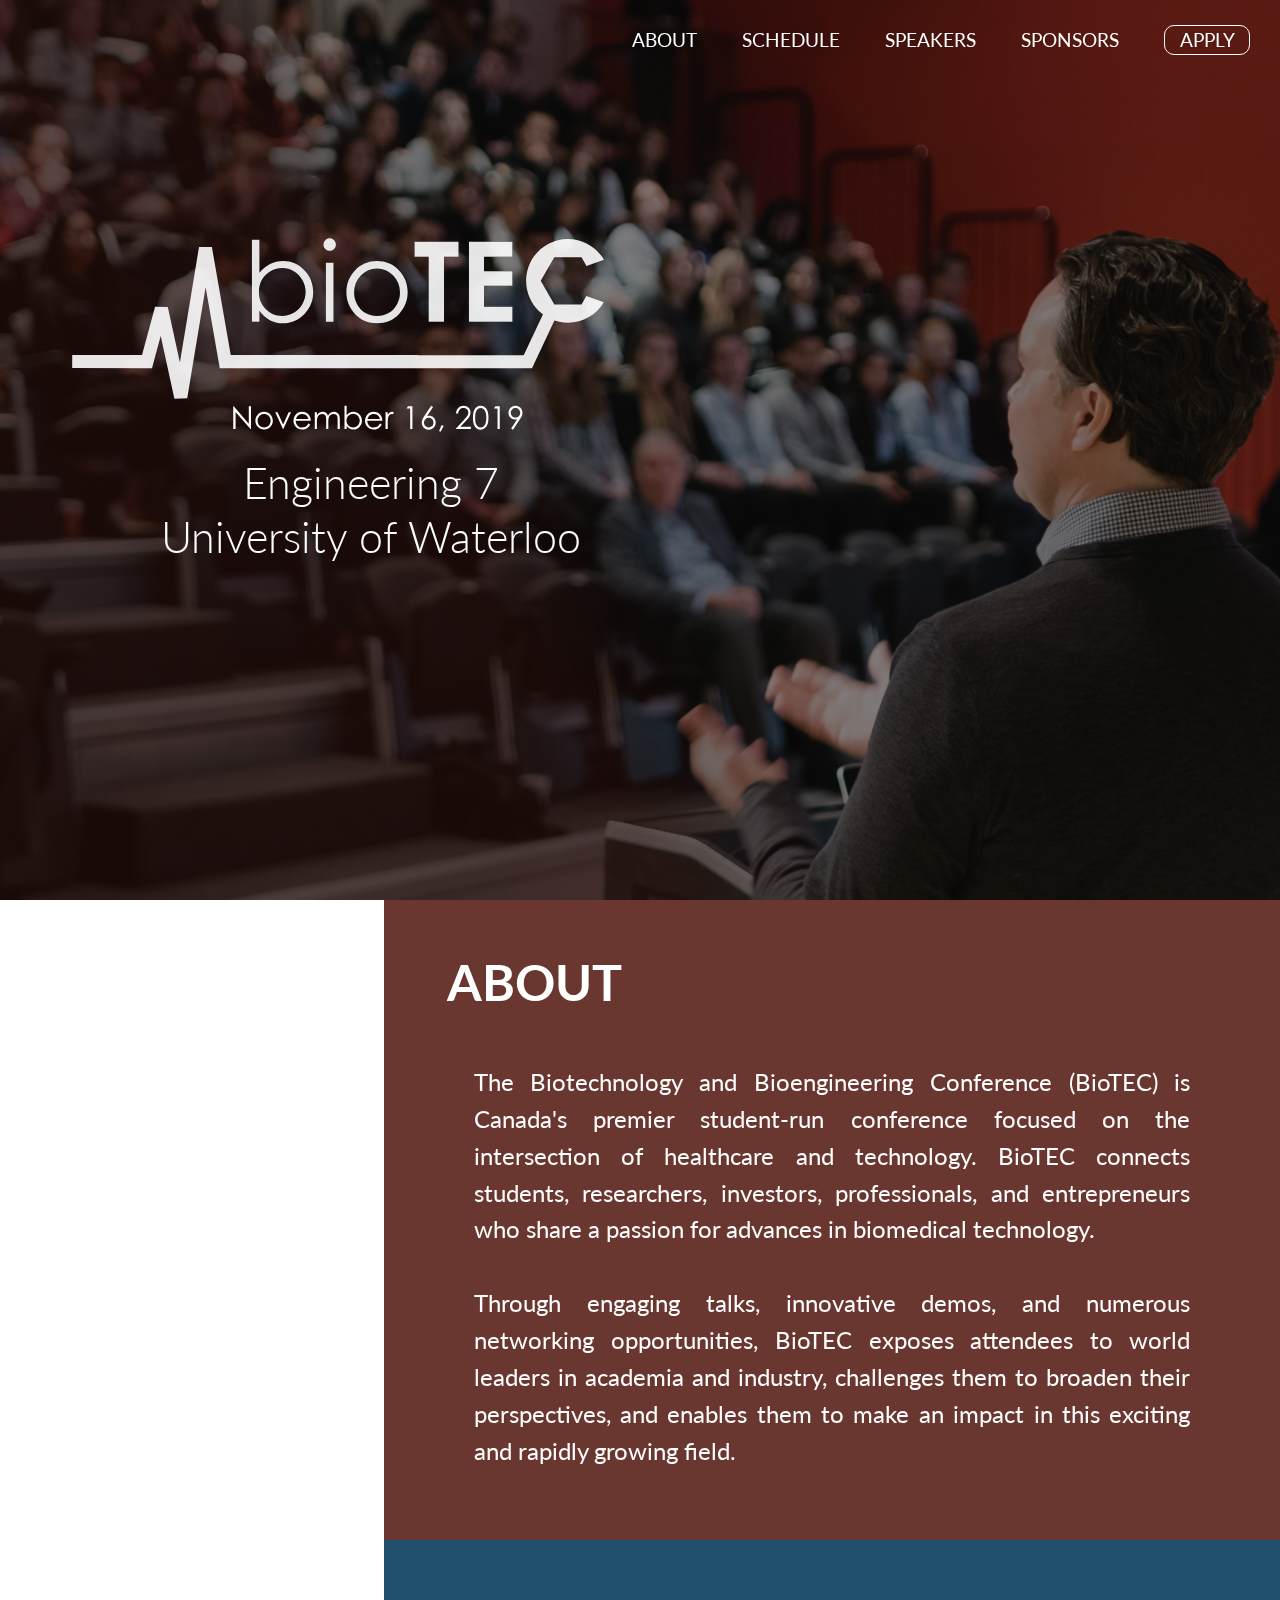
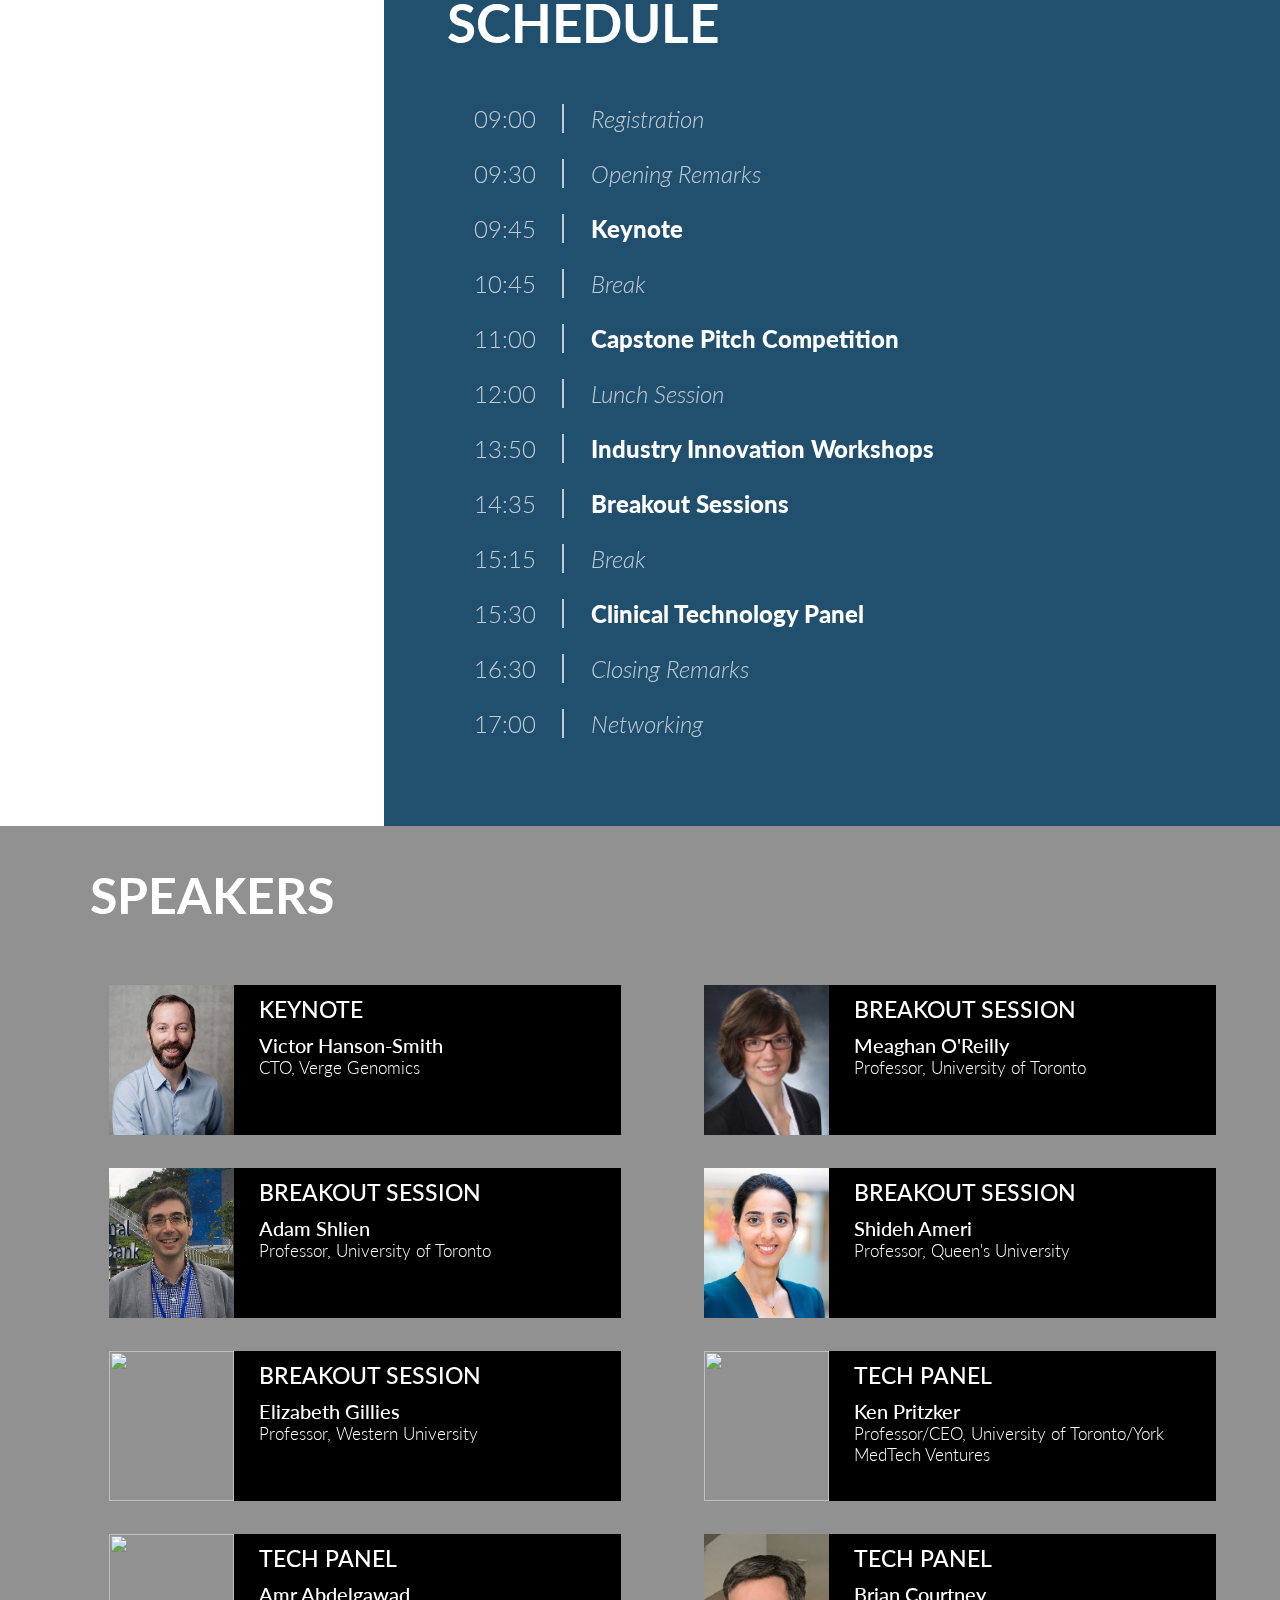
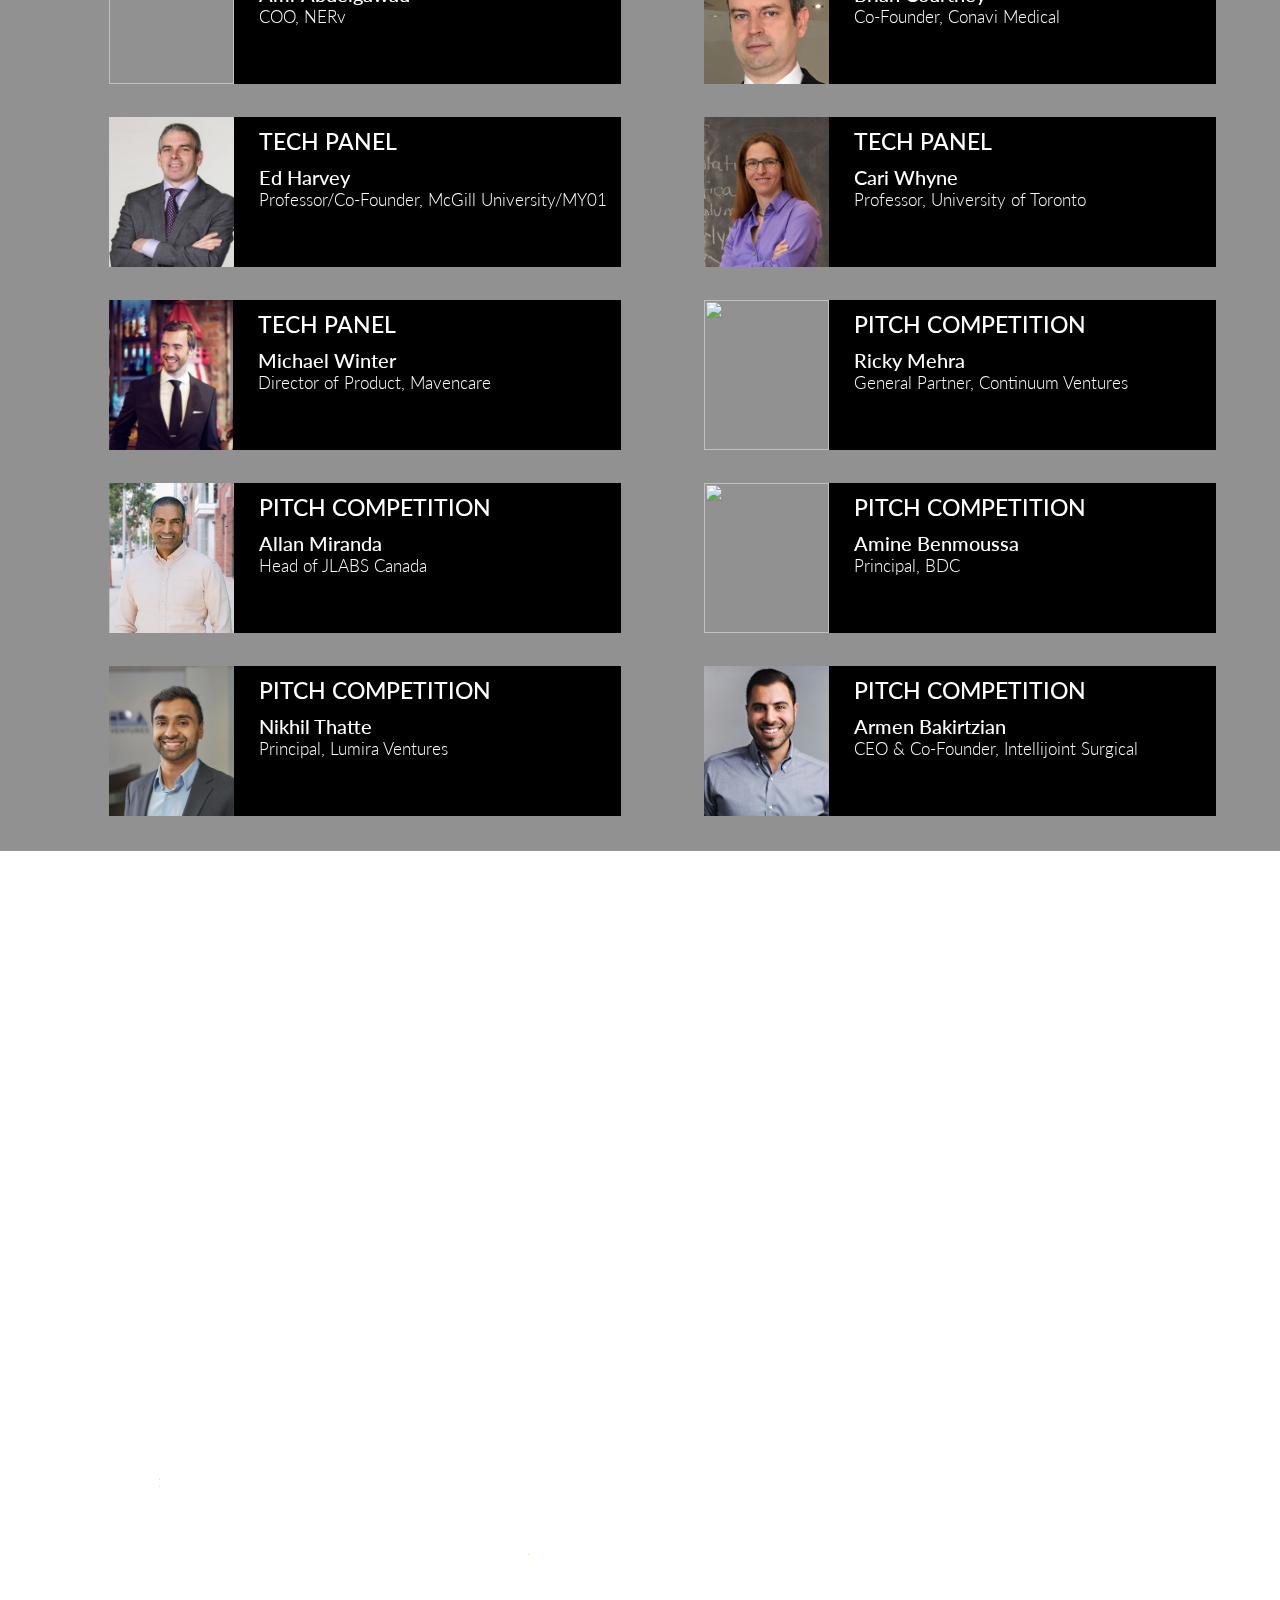
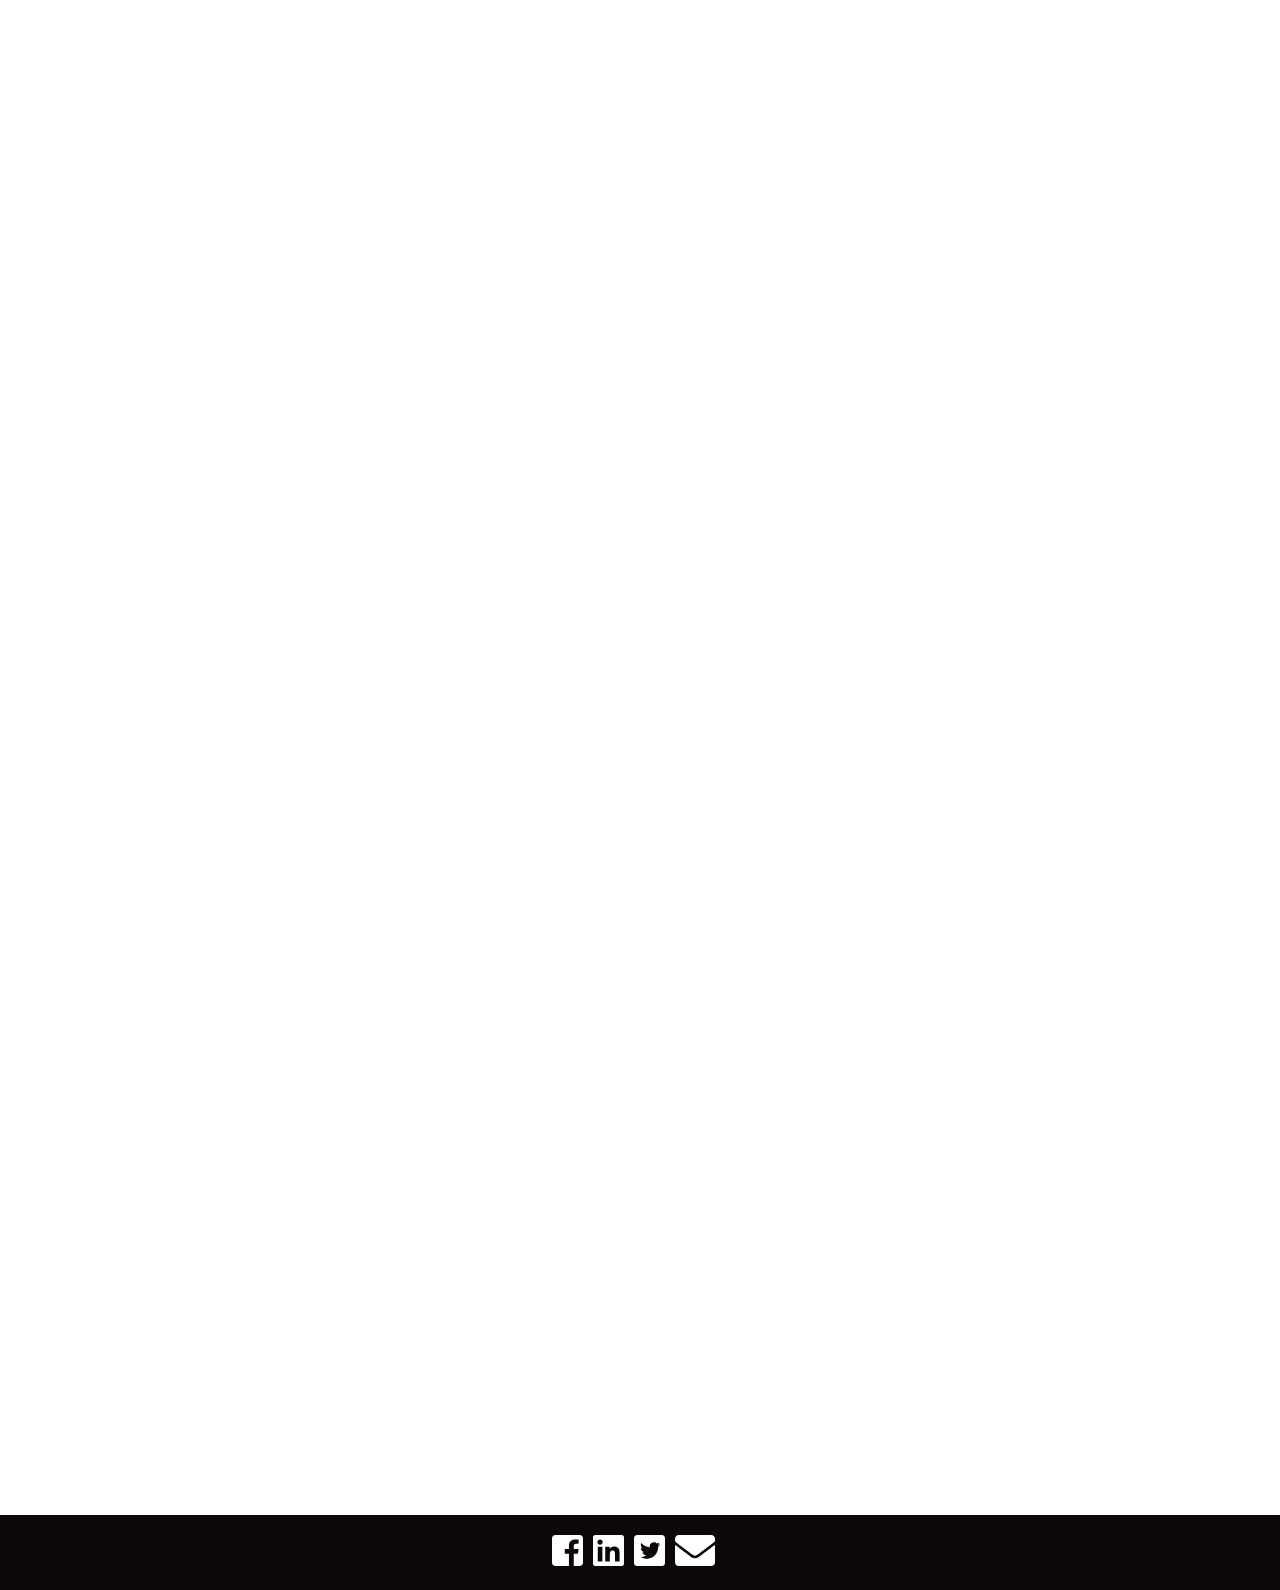
==== index.html @ d70219f5 "Merge pull request #7 from uwbiotec/Develop" ====
<!DOCTYPE html>
<html>
<head>
  <link href="https://fonts.googleapis.com/css?family=Lato:100,100italic,300,300italic,350,400,400italic,700,700italic,900,900italic,normal" rel="stylesheet">
  <link rel="stylesheet" type="text/css" href="LandingPageStyle.css">
  <link rel="stylesheet" type="text/css" href="AboutStyle.css">
  <link rel="stylesheet" type="text/css" href="ScheduleStyle.css">
  <link rel="stylesheet" type="text/css" href="SupportStyle.css">
  <link rel="stylesheet" type="text/css" href="BottomBannerStyle.css">
  <link rel="stylesheet" type="text/css" href="SpeakerStyle.css">
  <link rel="stylesheet" type="text/css" href="OverallStyle.css">
  
  
  <script src="https://ajax.googleapis.com/ajax/libs/jquery/3.4.1/jquery.min.js"></script>
  <script type="text/javascript" src="script.js"></script>
	<meta name="viewport" content="width=device-width, initial-scale=1.0, maximum-scale=1.0, minimum-scale=1.0">
  <title> BioTEC </title>
  <link rel="apple-touch-icon" sizes="57x57" href="favicon/apple-icon-57x57.png">
  <link rel="apple-touch-icon" sizes="60x60" href="favicon/apple-icon-60x60.png">
  <link rel="apple-touch-icon" sizes="72x72" href="favicon/apple-icon-72x72.png">
  <link rel="apple-touch-icon" sizes="76x76" href="favicon/apple-icon-76x76.png">
  <link rel="apple-touch-icon" sizes="114x114" href="favicon/apple-icon-114x114.png">
  <link rel="apple-touch-icon" sizes="120x120" href="favicon/apple-icon-120x120.png">
  <link rel="apple-touch-icon" sizes="144x144" href="favicon/apple-icon-144x144.png">
  <link rel="apple-touch-icon" sizes="152x152" href="favicon/apple-icon-152x152.png">
  <link rel="apple-touch-icon" sizes="180x180" href="favicon/apple-icon-180x180.png">
  <link rel="icon" type="image/png" sizes="192x192"  href="favicon/android-icon-192x192.png">
  <link rel="icon" type="image/png" sizes="32x32" href="favicon/favicon-32x32.png">
  <link rel="icon" type="image/png" sizes="96x96" href="favicon/favicon-96x96.png">
  <link rel="icon" type="image/png" sizes="16x16" href="favicon/favicon-16x16.png">
  <link rel="manifest" href="favicon/manifest.json">
  <meta name="msapplication-TileColor" content="#ffffff">
  <meta name="msapplication-TileImage" content="favicon/ms-icon-144x144.png">
  <meta name="theme-color" content="#ffffff">
</head>

<body>
<img src="images/LandingPicture.png" style="display: none">
<div class="background-image-container">
<div class="tint-container">
  <!--LandingPageSection START-->
  <div class="landingpage-container" id="index">

    <header  class="top-banner" id="topbanner">
      <div class="mini-logo-container" id="bannerlogo">
        <!--<img src="images/BioTECLogoWhite.svg" class="mini-logo">-->
        <a href="#index">
	        <object type="image/svg+xml" data="images/BioTECLogoWhite.svg" class="mini-logo"> </object>
	        <img src="images/mobile-logo.png" class="mobile-mini-logo">
	    </a>
      </div>

      <a class="mobile-menu-container" href="#" id="mobilemenu" onclick="menuToggle()">
        <div class="mobile-line1" id="topline"></div>
        <div class="mobile-line2" id="middleline"></div>
        <div class="mobile-line3" id="bottomline"></div>
      </a>

      <div class="nav-tabs-container" id="navtabs">
        <a href="#about"  onclick="navigate(this)"><div class="nav-tabs">ABOUT</div></a>
        <a href="#schedule" onclick="navigate(this)"><div class="nav-tabs">SCHEDULE</div></a>
        <a href="#speakers" onclick="navigate(this)"><div class="nav-tabs">SPEAKERS</div></a>
        <a href="#biospons" onclick="navigate(this)"><div class="nav-tabs">SPONSORS</div></a>
        <a href="https://forms.gle/WFxYUMxjgsC4pYp77" target="_blank"><div class="apply-button">APPLY</div></a>
      </div>
    </header>

    <div class="landingpage-logo-wrapper">
      <img src="images/BioTECLogoWhite_WithDate_NoShadow.svg" class="logo">

      <img src="images/BioTECLogoWhite.svg" class="mobile-logo">
      <!--<object type="image/svg+xml" data="images/BioTECLogoWhite_WithDate_WithShadow.svg" class="logo"> </object>-->
      <div class="apply-button-wrapper">
        <a href="https://forms.gle/WFxYUMxjgsC4pYp77" target="_blank"><div class="apply-button-mobile">APPLY</div></a>        
      </div>

      <div class="mobile-date-wrapper">
        <div class="mobile-date">
            November 16, 2019        
        </div>
      </div> 

      <div class="location-wrapper">
        <a href="https://goo.gl/maps/vGpYyL5sMyec1oRG8" target="_blank">
		<div class="location">
			Engineering 7 <br>University of Waterloo
		</div>
	</a>
      </div>
    </div>
  </div>
  <!--LandingPageSection END-->

  <!--AboutSection START-->
  <div class="about-box" id ="about">
    <div class="about-subsection-box">
      <div class="about-subsection-title">
        ABOUT
      </div>
      <div class="about-subsection-text">
          The Biotechnology and Bioengineering Conference (BioTEC) is Canada's premier student-run conference focused on the intersection of healthcare and technology. BioTEC connects students, researchers, investors, professionals, and entrepreneurs who share a passion for advances in biomedical technology.
          <br>
          <br>
          Through engaging talks, innovative demos, and numerous networking opportunities, BioTEC exposes attendees to world leaders in academia and industry, challenges them to broaden their perspectives, and enables them to make an impact in this exciting and rapidly growing field.
      </div>
    </div>
  </div>
  <!--AboutSection END-->

  <!--ScheduleSection START-->
  <div class="schedule-box" id="schedule">
    <div class="schedule-subsection-box">
      <div class="schedule-subsection-title">
        SCHEDULE
      </div>
      <div class="schedule-subsection-content">
        <div class="schedule-subsection-line"> <div class="schedule-subsection-timeblock"> 09:00</div> <div class = "schedule-subsection-titleblock-low-impact" id = "Registration"> Registration</div> </div>
        <div class="schedule-subsection-line"> <div class="schedule-subsection-timeblock"> 09:30</div> <div class = "schedule-subsection-titleblock-low-impact"> Opening Remarks </div> </div>
        <div class="schedule-subsection-line"> <div class="schedule-subsection-timeblock"> 09:45</div> <div class = "schedule-subsection-titleblock-high-impact"> Keynote </div> </div>
        <div class="schedule-subsection-line"> <div class="schedule-subsection-timeblock"> 10:45</div> <div class = "schedule-subsection-titleblock-low-impact">Break </div> </div>
        <div class="schedule-subsection-line"> <div class="schedule-subsection-timeblock"> 11:00</div> <div class = "schedule-subsection-titleblock-high-impact" id = "PitchComp"> Capstone Pitch Competition </div> </div>
        <div class="schedule-subsection-line"> <div class="schedule-subsection-timeblock"> 12:00</div> <div class = "schedule-subsection-titleblock-low-impact" id = "Lunch"> Lunch Session </div> </div>
        <div class="schedule-subsection-line"> <div class="schedule-subsection-timeblock"> 13:50</div> <div class = "schedule-subsection-titleblock-high-impact" id = "Workshops"> Industry Innovation Workshops </div> </div>
        <div class="schedule-subsection-line"> <div class="schedule-subsection-timeblock"> 14:35</div> <div class = "schedule-subsection-titleblock-high-impact" id = "Breakouts"> Breakout Sessions </div> </div>
        <div class="schedule-subsection-line"> <div class="schedule-subsection-timeblock"> 15:15</div> <div class = "schedule-subsection-titleblock-low-impact">Break </div> </div>
        <div class="schedule-subsection-line"> <div class="schedule-subsection-timeblock"> 15:30</div> <div class = "schedule-subsection-titleblock-high-impact" id = "Panel"> Clinical Technology Panel </div> </div>
        <div class="schedule-subsection-line"> <div class="schedule-subsection-timeblock"> 16:30</div> <div class = "schedule-subsection-titleblock-low-impact"> Closing Remarks </div> </div>
        <div class="schedule-subsection-line"> <div class="schedule-subsection-timeblock"> 17:00</div> <div class = "schedule-subsection-titleblock-low-impact"> Networking </div> </div>
      </div>
    </div>
  </div>
  <!--ScheduleSection END-->
</div>

<!--SpeakerSection START-->
<div class="speaker-box" id="speakers">
  <div class="speaker-container">
    <div class="speaker-title-wrapper">
      <div class="speaker-title">SPEAKERS</div>
    </div>

  <div class="desktop-speaker-container">
    <div class="column-one-speakers-wrapper"> <!--Desktop Speakers 1 Col Start-->
      <div class="speaker-wrapper" id="speaker" onclick="showBio1(this)">
        
        
        <img src="images/speakers/victor.png" class="speaker-img">
        
        <div class="speaker-info-wrapper">
          
          <div class="speaker-role">KEYNOTE</div>
          
          <div class="speaker-spec-wrapper">
            <div class="speaker-name">Victor Hanson-Smith</div>
            <div class="speaker-position">CTO, Verge Genomics</div>
          </div>    
        </div>
      </div>
      <div class="speaker-bio-wrapper-col1" id="speakerbiowrap">
              <div class="speaker-bio" id="speakerbio">Victor Hanson-Smith is the Head of Computational Biology at Verge Genomics in South San Francisco, California. Victor and his team combine machine learning with a systems biology approach to discover new drugs for neurodegenerative diseases, including ALS and Parkinson's Disease. His work has focused on genome evolution since his Ph.D. thesis at the University of Oregon in the Department of Computer and Information Science, and postdoctoral research at the University of California San Francisco.</div>
              <div class="arrow-wrapper-col1">
                <div class="arrow-left"></div>
                <div class="arrow-right"></div>
              </div>
      </div>

      <div class="speaker-wrapper" onclick="showBio1(this)">
        
        
        <img src="images/speakers/adam.png" class="speaker-img">
        
        <div class="speaker-info-wrapper" >
          
          <div class="speaker-role">BREAKOUT SESSION</div>
          
          <div class="speaker-spec-wrapper">
            <div class="speaker-name">Adam Shlien</div>
            <div class="speaker-position">Professor, University of Toronto</div>
          </div>
    
        </div>
      </div>
       <div class="speaker-bio-wrapper-col1" id="speakerbiowrap2">
              <div class="speaker-bio" id="speakerbio">Adam Shlien is the Associate Director of Translational Genetics at the Hospital for Sick Children and a Scientist at the SickKids Research Institute. His team uses sequence-based genomics to discover and understand genetic mutations in paediatric cancer patients. He also works on introducing genomics into clinical practice and leads precision medicine and sequencing initiatives nationally. Adam received his PhD from the University of Toronto and did postdoctoral research at the Sanger Institute.</div>
              <div class="arrow-wrapper-col1">
                <div class="arrow-left"></div>
                <div class="arrow-right"></div>
              </div>
      </div>

      <div class="speaker-wrapper" onclick="showBio1(this)">
        
        <img src="images/speakers/elizabeth.png" class="speaker-img">
        
        <div class="speaker-info-wrapper">
          
          <div class="speaker-role">BREAKOUT SESSION</div>
          
          <div class="speaker-spec-wrapper">
            <div class="speaker-name">Elizabeth Gillies</div>
            <div class="speaker-position">Professor, Western University</div>
          </div>
        </div>
      </div>
      <div class="speaker-bio-wrapper-col1" id="speakerbiowrap2">
              <div class="speaker-bio" id="speakerbio">Elizabeth Gillies is a Professor in Chemistry and in Chemical and Biochemical Engineering at Western University, and Director of the Centre for Advanced Materials and Biomaterials Research. Her research focuses on the development of new functional and biodegradable polymers and their applications in biomedical areas including regenerative medicine and drug delivery. She has received awards including a Tier 2 Canada Research Chair in Biomaterials Synthesis, and E. W. R. Steacie Memorial Fellowship.</div>
              <div class="arrow-wrapper-col1">
                <div class="arrow-left"></div>
                <div class="arrow-right"></div>
              </div>
      </div>

      <div class="speaker-wrapper" onclick="showBio1(this)">
        
        <img src="images/speakers/amr.png" class="speaker-img">
        
        <div class="speaker-info-wrapper">
          
          <div class="speaker-role">TECH PANEL</div>
          
          <div class="speaker-spec-wrapper">
            <div class="speaker-name">Amr Abdelgawad</div>
            <div class="speaker-position">COO, NERv</div>
          </div>
    
        </div>
      </div>
      <div class="speaker-bio-wrapper-col1" id="speakerbiowrap2">
              <div class="speaker-bio" id="speakerbio">Amr Abdelgawad graduated from the University of Waterloo with a Master's degree in Business, Entrepreneurship, and Technology and a Bachelor's degree in Nanotechnology Engineering. Co-founded two startups. Passionate about healthcare, science, and improving the general quality of life. He has a vision to disrupt the healthcare system, where he believes that he and his team can provide better resources for physicians to make more informed decisions regarding their patients.</div>
              <div class="arrow-wrapper-col1">
                <div class="arrow-left"></div>
                <div class="arrow-right"></div>
              </div>
      </div>

      <div class="speaker-wrapper" onclick="showBio1(this)">
        
        <img src="images/speakers/ed.png" class="speaker-img">
        
        <div class="speaker-info-wrapper">
          
          <div class="speaker-role">TECH PANEL</div>
          
          <div class="speaker-spec-wrapper">
            <div class="speaker-name">Ed Harvey</div>
            <div class="speaker-position">Professor/Co-Founder, McGill University/MY01</div>
          </div>
    
        </div>
      </div>
      <div class="speaker-bio-wrapper-col1" id="speakerbiowrap2">
              <div class="speaker-bio" id="speakerbio">Dr. Harvey is a professor of surgery at McGill University, where he earned his medical degree. His research interests in fundamental and clinical aspects of bone healing include implant and fracture optimization, stem cells, outcome evaluation after surgery, biosensors and evaluation of novel hardware and surgical approaches to expedite repair. His funding sources include the Canadian Institutes of Health Research, Natural Sciences and Engineering Research Council of Canada and Orthopaedic Trauma Association, DOD, MITACs.</div>
              <div class="arrow-wrapper-col1">
                <div class="arrow-left"></div>
                <div class="arrow-right"></div>
              </div>
      </div>

      <div class="speaker-wrapper" onclick="showBio1(this)">
        
        <img src="images/speakers/michael.png" class="speaker-img">
        
        <div class="speaker-info-wrapper">
          
          <div class="speaker-role">TECH PANEL</div>
          
          <div class="speaker-spec-wrapper">
            <div class="speaker-name">Michael Winter</div>
            <div class="speaker-position">Director of Product, Mavencare</div>
          </div>
    
        </div>
      </div>
      <div class="speaker-bio-wrapper-col1" id="speakerbiowrap2">
              <div class="speaker-bio" id="speakerbio">Mike lives to take on big challenges and adventures. He is passionate about technology/engineering, senior care, product design, martial arts, sailing, Formula 1, and entrepreneurship. Today, Mike is the head of Product Management and Engineering at Mavencare (a Toronto based start-up), where he works with amazing Clinical and Engineering leaders to re-think and re-shape aging in place and homecare. Before Mavencare, Mike worked with teams that addressed problems like moving telecommunications into the cloud, and building radar equipment simulators for the Coast Guard.</div>
              <div class="arrow-wrapper-col1">

                <div class="arrow-left"></div>
                <div class="arrow-right"></div>
              </div>
      </div>

      <div class="speaker-wrapper" onclick="showBio1(this)">
        
        <img src="images/speakers/allan.png" class="speaker-img">
        
        <div class="speaker-info-wrapper">
          
          <div class="speaker-role">PITCH COMPETITION</div>
          
          <div class="speaker-spec-wrapper">
            <div class="speaker-name">Allan Miranda</div>
            <div class="speaker-position">Head of JLABS Canada</div>
          </div>
    
        </div>
      </div>
      <div class="speaker-bio-wrapper-col1" id="speakerbiowrap2">
              <div class="speaker-bio" id="speakerbio">Allan Miranda is the Head of Johnson & Johnson Innovation, JLABS in Canada where he leads the translation of science and technology into solutions across the pharmaceutical, medical device, consumer, and healthtech sectors. He spent 12 years at Janssen Canada where he led market access strategy for a >$1B product portfolio. He has also worked on technology transfer and business development for various Canadian biotech companies. Allan received his PhD from Queen’s and his MBA from McGill.</div>
              <div class="arrow-wrapper-col1">
                <div class="arrow-left"></div>
                <div class="arrow-right"></div>
              </div>
      </div>

      <div class="speaker-wrapper" onclick="showBio1(this)">
        
        <img src="images/speakers/nikhil.png" class="speaker-img">
        
        <div class="speaker-info-wrapper">
          
          <div class="speaker-role">PITCH COMPETITION</div>
          
          <div class="speaker-spec-wrapper">
            <div class="speaker-name">Nikhil Thatte</div>
            <div class="speaker-position">Principal, Lumira Ventures</div>
          </div>
    
        </div>
      </div>
      <div class="speaker-bio-wrapper-col1" id="speakerbiowrap2">
              <div class="speaker-bio" id="speakerbio">Nikhil joined Lumira Ventures in March 2019. As Principal, Nikhil will focus on business development, investment due diligence and technical analysis including forecasting and financial modeling. Prior to Lumira Capital, Nikhil worked as a Director with DRI Capital, a pioneer in royalty monetization solutions, where he managed relationships with inventors, academics and companies, and supported in the investment due diligence process. Nikhil holds a Bachelor's Degree in Chemical Engineering from McGill University.</div>
              <div class="arrow-wrapper-col1">
                <div class="arrow-left"></div>
                <div class="arrow-right"></div>
              </div>
      </div>

    </div> <!--Desktop Speakers 1 Col End-->

    <div class="column-two-speakers-wrapper"> <!--Desktop Speaker Col 2 Start-->
      <div class="speaker-wrapper" onclick="showBio2(this)">
        
        <img src="images/speakers/meaghan.png" class="speaker-img">
        
        <div class="speaker-info-wrapper">
          
          <div class="speaker-role">BREAKOUT SESSION</div>
          
          <div class="speaker-spec-wrapper">
            <div class="speaker-name">Meaghan O'Reilly</div>
            <div class="speaker-position">Professor, University of Toronto</div>
          </div>
    
        </div>
      </div>

      <div class="speaker-bio-wrapper-col2" id="speakerbiowrap2">
              <div class="speaker-bio" id="speakerbio">Meaghan O'Reilly, Ph.D., is a Scientist at Sunnybrook Research Institute, and an Assistant Professor at the University of Toronto. She received her PhD in Applied Physics from the University of Eastern Finland (2012). Her research interests include delivery, monitoring and control of bubble-mediated therapies in the CNS, with a recent focus on targeted drug delivery to the spinal cord, and the development of devices and methods for transvertebral focusing at clinical scale.</div>
              <div class="arrow-wrapper-col2">
                <div class="arrow-left"></div>
                <div class="arrow-right"></div>
              </div>
      </div>

       <div class="speaker-wrapper" onclick="showBio2(this)">
        
          <img src="images/speakers/shideh.png" class="speaker-img">
          
          <div class="speaker-info-wrapper">
            
            <div class="speaker-role">BREAKOUT SESSION</div>
          
            <div class="speaker-spec-wrapper">
              <div class="speaker-name">Shideh Ameri</div>
              <div class="speaker-position">Professor, Queen's University</div>
            </div>
          </div>
        </div>
        <div class="speaker-bio-wrapper-col2" id="speakerbiowrap2">
              <div class="speaker-bio" id="speakerbio">Dr. Shideh Kabiri Ameri is an Assistant Professor in the Department of Electrical and Computer Engineering at Queen’s University. Her research is mainly focused on two dimensional materials based electronics with applications in sensing, bioelectronics, wearables, internet of things (HMI) and human machine interfaces (HMI). Her research work has been recognized internationally and repeatedly highlighted by media and news outlets including BBC, IEEE Spectrum, Phys.Org, International Business Times UK and many more.</div>
              <div class="arrow-wrapper-col2">
                <div class="arrow-left"></div>
                <div class="arrow-right"></div>
              </div>
      </div>

            <div class="speaker-wrapper" onclick="showBio2(this)">
        
        <img src="images/speakers/ken.png" class="speaker-img">
        
        <div class="speaker-info-wrapper">
          
          <div class="speaker-role">TECH PANEL</div>
          
          <div class="speaker-spec-wrapper">
            <div class="speaker-name">Ken Pritzker</div>
            <div class="speaker-position">Professor/CEO, University of Toronto/York MedTech Ventures</div>
          </div>

        </div>
      </div>
      <div class="speaker-bio-wrapper-col2" id="speakerbiowrap2">
              <div class="speaker-bio" id="speakerbio">Dr. Pritzker is Professor Emeritus in the Department of Laboratory Medicine and Pathobiology, Department of Surgery, and the Institute of Biomaterials and Biomedical Engineering, University of Toronto. With over 270 scientific publications and 26 book chapters, Dr. Pritzker is a recognized leader internationally in the fields of arthritis, biomaterials, genomics, cancer diagnostics and nanotechnology. Dr. Pritzker is CEO, York Medtech Ventures Inc, and cofounder of Rna Diagnostics Inc, Proteocyte Diagnostics Inc and more.</div>
              <div class="arrow-wrapper-col2">
                <div class="arrow-left"></div>
                <div class="arrow-right"></div>
              </div>
      </div>

      <div class="speaker-wrapper" onclick="showBio2(this)">
        
        <img src="images/speakers/brian.png" class="speaker-img">
        
        <div class="speaker-info-wrapper">
          
          <div class="speaker-role">TECH PANEL</div>
          
          <div class="speaker-spec-wrapper">
            <div class="speaker-name">Brian Courtney</div>
            <div class="speaker-position">Co-Founder, Conavi Medical</div>
          </div>
    
        </div>
      </div>
      <div class="speaker-bio-wrapper-col2" id="speakerbiowrap2">
              <div class="speaker-bio" id="speakerbio">Dr. Brian Courtney is an assistant professor in the Department of Medicine at the University of Toronto and a Clinician Scientist at Sunnybrook Research Institute.  After completing a degree at the University of Waterloo, he did a Masters in Electrical Engineering at Stanford University, where he co-founded two medical device companies and completed his MD.  Brian is a principal co-founder and CEO of Conavi Medical Inc. in Toronto, a scale-up company that is developing minimally invasive imaging systems that employs over 90 people.</div>
              <div class="arrow-wrapper-col2">
                <div class="arrow-left"></div>
                <div class="arrow-right"></div>
              </div>
      </div>

      <div class="speaker-wrapper" onclick="showBio2(this)">
        
        <img src="images/speakers/cari.png" class="speaker-img">
        
        <div class="speaker-info-wrapper">
          
          <div class="speaker-role">TECH PANEL</div>
          
          <div class="speaker-spec-wrapper">
            <div class="speaker-name">Cari Whyne</div>
            <div class="speaker-position">Professor, University of Toronto</div>
          </div>
    
        </div>
      </div>
      <div class="speaker-bio-wrapper-col2" id="speakerbiowrap2">
              <div class="speaker-bio" id="speakerbio">Dr. Cari Whyne, PhD, FIOR, is the Susanne and William Holland Chair in Musculoskeletal Research at Sunnybrook Health Sciences Centre in Toronto. She is also a Full Professor in the Department of Surgery at the University of Toronto. Dr. Whyne received her PhD from the University of California Berkeley / University of California San Francisco in Bioengineering. The focus of her work is clinically translational bioengineering research, including cancer in bone, spinal/lower extremity/thin bone biomechanics and fracture fixation/healing.  </div>
              <div class="arrow-wrapper-col2">
                <div class="arrow-left"></div>
                <div class="arrow-right"></div>
              </div>
      </div>

      <div class="speaker-wrapper" onclick="showBio2(this)">
        
        <img src="images/speakers/ricky.png" class="speaker-img">
        
        <div class="speaker-info-wrapper">
          
          <div class="speaker-role">PITCH COMPETITION</div>
          
          <div class="speaker-spec-wrapper">
            <div class="speaker-name">Ricky Mehra</div>
            <div class="speaker-position">General Partner, Continuum Ventures</div>
          </div>
    
        </div>
      </div>
      <div class="speaker-bio-wrapper-col2" id="speakerbiowrap2">
              <div class="speaker-bio" id="speakerbio">Ricky Mehra is an academic, futurist and entrepreneur from Toronto, Canada. He recently had ended his time at Exit, a big data predictive analytics company he founded that was acquired by a $23B market cap company (IQVIA). He also spent 14+ years servicing intelligence globally to the largest Medical Device and Pharmaceutical companies. Ricky now manages a venture capital fund (Continuum Ventures) focused on early-stage investments in healthtech and longevity companies focused in the fourth industrial revolution.</div>
              <div class="arrow-wrapper-col2">
                <div class="arrow-left"></div>
                <div class="arrow-right"></div>
              </div>
      </div>

      <div class="speaker-wrapper" onclick="showBio2(this)">
        
        <img src="images/speakers/amine.png" class="speaker-img">
        
        <div class="speaker-info-wrapper">
          
          <div class="speaker-role">PITCH COMPETITION</div>
          
          <div class="speaker-spec-wrapper">
            <div class="speaker-name">Amine Benmoussa</div>
            <div class="speaker-position">Principal, BDC</div>
          </div>
    
        </div>
      </div>
      <div class="speaker-bio-wrapper-col2" id="speakerbiowrap2">
              <div class="speaker-bio" id="speakerbio">Amine Benmoussa is Principal in BDC Capital's Healthcare Venture Fund and has 10+ years of venture capital experience. Before joining BDC Capital in 2011, Amine was on the Life Science investment team at FSTQ. He is currently on the board of directors of BlueDot, Hacking Health Accelerator, and Swift Medical. Amine studied Computer Science at Concordia University and received his MBA from HEC Montreal. He has also completed programs at Harvard Business School and the Rotman School of Management.</div>
              <div class="arrow-wrapper-col2">
                <div class="arrow-left"></div>
                <div class="arrow-right"></div>
              </div>
      </div>

      <div class="speaker-wrapper" onclick="showBio2(this)">
        
        <img src="images/speakers/armen.png" class="speaker-img">
        
        <div class="speaker-info-wrapper">
          
          <div class="speaker-role">PITCH COMPETITION</div>
          
          <div class="speaker-spec-wrapper">
            <div class="speaker-name">Armen Bakirtzian</div>
            <div class="speaker-position">CEO & Co-Founder, Intellijoint Surgical</div>
          </div>
    
        </div>
      </div>
      <div class="speaker-bio-wrapper-col2" id="speakerbiowrap2">
              <div class="speaker-bio" id="speakerbio">Armen Bakirtzian is the CEO and Co-Founder of Intellijoint Surgical. He led the growth of Intellijoint Surgical's flagship product from a fourth-year design project to a globally-adopted surgical navigation system that has been used in over 10,000 hip replacements. Armen spearheaded the creation of <a href="http://www.medicalinnovationxchange.com/" target="_blank" style="color: #FFFFFF; text-decoration: underline">Canada's first industry-led innovative hub</a> to help medtech companies scale within Canada. He is a member of the Health/Biosciences Economic Strategy Table with the Federal Government of Canada.</div>
              <div class="arrow-wrapper-col2">
                <div class="arrow-left"></div>
                <div class="arrow-right"></div>
              </div>
      </div>

    </div> <!--Desktop Speakers Col 2 End-->

  </div>

    <div class="row-speakers-wrapper">
      <div class="speaker-wrapper" id="speaker" onclick="showBio(this)">
        
        <img src="images/speakers/victor.png" class="speaker-img">
        
        <div class="speaker-info-wrapper">
          
          <div class="speaker-role">KEYNOTE</div>
          
          <div class="speaker-spec-wrapper">
            <div class="speaker-name">Victor Hanson-Smith</div>
            <div class="speaker-position">CTO, Verge Genomics</div>
          </div> 
          <div class="arrow-wrapper-open" id="openArrow">
            <div class="arrow-right-open"></div>
            <div class="arrow-left-open"></div>
          </div>   
        </div>
        
      </div>
      <div class="speaker-bio-wrapper" id="speakerbiowrap">
            	<div class="speaker-bio" id="speakerbio">Victor Hanson-Smith is the Head of Computational Biology at Verge Genomics in South San Francisco, California. Victor and his team combine machine learning with a systems biology approach to discover new drugs for neurodegenerative diseases, including ALS and Parkinson's Disease. His work has focused on genome evolution since his Ph.D. thesis at the University of Oregon in the Department of Computer and Information Science, and postdoctoral research at the University of California San Francisco.</div>
              <div class="arrow-wrapper">
                <div class="arrow-left"></div>
                <div class="arrow-right"></div>
              </div>
      </div>

      <div class="speaker-wrapper" onclick="showBio(this)">
        
        <img src="images/speakers/meaghan.png" class="speaker-img">
        
        <div class="speaker-info-wrapper">
          
          <div class="speaker-role">BREAKOUT SESSION</div>
          
          <div class="speaker-spec-wrapper">
            <div class="speaker-name">Meaghan O'Reilly</div>
            <div class="speaker-position">Professor, University of Toronto</div>
          </div>
          <div class="arrow-wrapper-open" id="openArrow">
            <div class="arrow-right-open"></div>
            <div class="arrow-left-open"></div>
          </div>    
        </div>
      </div>

      <div class="speaker-bio-wrapper" id="speakerbiowrap2">
            	<div class="speaker-bio" id="speakerbio">Meaghan O'Reilly, Ph.D., is a Scientist at Sunnybrook Research Institute, and an Assistant Professor at the University of Toronto. She received her PhD in Applied Physics from the University of Eastern Finland (2012). Her research interests include delivery, monitoring and control of bubble-mediated therapies in the CNS, with a recent focus on targeted drug delivery to the spinal cord, and the development of devices and methods for transvertebral focusing at clinical scale.</div>
              <div class="arrow-wrapper">
                <div class="arrow-left"></div>
                <div class="arrow-right"></div>
              </div>
      </div>

    </div>

    <div class="row-speakers-wrapper">
      <div class="speaker-wrapper" onclick="showBio(this)">
        
        <img src="images/speakers/adam.png" class="speaker-img">
        
        <div class="speaker-info-wrapper" >
          
          <div class="speaker-role">BREAKOUT SESSION</div>
          
          <div class="speaker-spec-wrapper">
            <div class="speaker-name">Adam Shlien</div>
            <div class="speaker-position">Professor, University of Toronto</div>
          </div>
          <div class="arrow-wrapper-open" id="openArrow">
            <div class="arrow-right-open"></div>
            <div class="arrow-left-open"></div>
          </div>    
        </div>
      </div>
       <div class="speaker-bio-wrapper" id="speakerbiowrap2">
            	<div class="speaker-bio" id="speakerbio">Adam Shlien is the Associate Director of Translational Genetics at the Hospital for Sick Children and a Scientist at the SickKids Research Institute. His team uses sequence-based genomics to discover and understand genetic mutations in paediatric cancer patients. He also works on introducing genomics into clinical practice and leads precision medicine and sequencing initiatives nationally. Adam received his PhD from the University of Toronto and did postdoctoral research at the Sanger Institute.</div>
              <div class="arrow-wrapper">
                <div class="arrow-left"></div>
                <div class="arrow-right"></div>
              </div>
      </div>

    <div class="speaker-wrapper" onclick="showBio(this)">
        
        <img src="images/speakers/shideh.png" class="speaker-img">
        
        <div class="speaker-info-wrapper">
          
          <div class="speaker-role">BREAKOUT SESSION</div>
          
          <div class="speaker-spec-wrapper">
            <div class="speaker-name">Shideh Ameri</div>
            <div class="speaker-position">Professor, Queen's University</div>
          </div>
          <div class="arrow-wrapper-open" id="openArrow">
            <div class="arrow-right-open"></div>
            <div class="arrow-left-open"></div>
          </div>
      	</div>
   	</div>
   	<div class="speaker-bio-wrapper" id="speakerbiowrap2">
            	<div class="speaker-bio" id="speakerbio">Dr. Shideh Kabiri Ameri is an Assistant Professor in the Department of Electrical and Computer Engineering at Queen's University. Her research is mainly focused on two dimensional materials based electronics with applications in sensing, bioelectronics, wearables, internet of things (HMI) and human machine interfaces (HMI). Her research work has been recognized internationally and repeatedly highlighted by media and news outlets including BBC, IEEE Spectrum, Phys.Org, International Business Times UK and many more.</div>
              <div class="arrow-wrapper">
                <div class="arrow-left"></div>
                <div class="arrow-right"></div>
              </div>
      </div>
   </div>

   <div class="row-speakers-wrapper">
      <div class="speaker-wrapper" onclick="showBio(this)">
        
        <img src="images/speakers/elizabeth.png" class="speaker-img">
        
        <div class="speaker-info-wrapper">
          
          <div class="speaker-role">BREAKOUT SESSION</div>
          
          <div class="speaker-spec-wrapper">
            <div class="speaker-name">Elizabeth Gillies</div>
            <div class="speaker-position">Professor, Western University</div>
          </div>
          <div class="arrow-wrapper-open" id="openArrow">
            <div class="arrow-right-open"></div>
            <div class="arrow-left-open"></div>
          </div>
        </div>
      </div>
      <div class="speaker-bio-wrapper" id="speakerbiowrap2">
            	<div class="speaker-bio" id="speakerbio">Elizabeth Gillies is a Professor in Chemistry and in Chemical and Biochemical Engineering at Western University, and Director of the Centre for Advanced Materials and Biomaterials Research. Her research focuses on the development of new functional and biodegradable polymers and their applications in biomedical areas including regenerative medicine and drug delivery. She has received awards including a Tier 2 Canada Research Chair in Biomaterials Synthesis, and E. W. R. Steacie Memorial Fellowship.</div>
              <div class="arrow-wrapper">

                <div class="arrow-left"></div>
                <div class="arrow-right"></div>
              </div>
      </div>

      <div class="speaker-wrapper" onclick="showBio(this)">
        
        <img src="images/speakers/ken.png" class="speaker-img">
        
        <div class="speaker-info-wrapper">
          
          <div class="speaker-role">TECH PANEL</div>
          
          <div class="speaker-spec-wrapper">
            <div class="speaker-name">Ken Pritzker</div>
            <div class="speaker-position">Professor/CEO, University of Toronto/York MedTech Ventures</div>
          </div>
          <div class="arrow-wrapper-open" id="openArrow">
            <div class="arrow-right-open"></div>
            <div class="arrow-left-open"></div>
          </div>

        </div>
      </div>
      <div class="speaker-bio-wrapper" id="speakerbiowrap2">
            	<div class="speaker-bio" id="speakerbio">Dr. Pritzker is Professor Emeritus in the Department of Laboratory Medicine and Pathobiology, Department of Surgery, and the Institute of Biomaterials and Biomedical Engineering, University of Toronto. With over 270 scientific publications and 26 book chapters, Dr. Pritzker is a recognized leader internationally in the fields of arthritis, biomaterials, genomics, cancer diagnostics and nanotechnology. Dr. Pritzker is CEO, York Medtech Ventures Inc, and cofounder of Rna Diagnostics Inc, Proteocyte Diagnostics Inc and more.</div>
              <div class="arrow-wrapper">
                <div class="arrow-left"></div>
                <div class="arrow-right"></div>
              </div>
      </div>

  </div>

    <div class="row-speakers-wrapper">
      <div class="speaker-wrapper" onclick="showBio(this)">
        
        <img src="images/speakers/amr.png" class="speaker-img">
        
        <div class="speaker-info-wrapper">
          
          <div class="speaker-role">TECH PANEL</div>
          
          <div class="speaker-spec-wrapper">
            <div class="speaker-name">Amr Abdelgawad</div>
            <div class="speaker-position">COO, NERv</div>
          </div>
          <div class="arrow-wrapper-open" id="openArrow">
            <div class="arrow-right-open"></div>
            <div class="arrow-left-open"></div>
          </div>
    
        </div>
      </div>
      <div class="speaker-bio-wrapper" id="speakerbiowrap2">
            	<div class="speaker-bio" id="speakerbio">Amr Abdelgawad graduated from the University of Waterloo with a Master's degree in Business, Entrepreneurship, and Technology and a Bachelor's degree in Nanotechnology Engineering. Co-founded two startups. Passionate about healthcare, science, and improving the general quality of life. He has a vision to disrupt the healthcare system, where he believes that he and his team can provide better resources for physicians to make more informed decisions regarding their patients.</div>
              <div class="arrow-wrapper">
                <div class="arrow-left"></div>
                <div class="arrow-right"></div>
              </div>
      </div>

      <div class="speaker-wrapper" onclick="showBio(this)">
        
        <img src="images/speakers/brian.png" class="speaker-img">
        
        <div class="speaker-info-wrapper">
          
          <div class="speaker-role">TECH PANEL</div>
          
          <div class="speaker-spec-wrapper">
            <div class="speaker-name">Brian Courtney</div>
            <div class="speaker-position">Co-Founder, Conavi Medical</div>
          </div>
          <div class="arrow-wrapper-open" id="openArrow">
            <div class="arrow-right-open"></div>
            <div class="arrow-left-open"></div>
          </div>
    
        </div>
      </div>
      <div class="speaker-bio-wrapper" id="speakerbiowrap2">
            	<div class="speaker-bio" id="speakerbio">Dr. Brian Courtney is an assistant professor in the Department of Medicine at the University of Toronto and a Clinician Scientist at Sunnybrook Research Institute.  After completing a degree at the University of Waterloo, he did a Masters in Electrical Engineering at Stanford University, where he co-founded two medical device companies and completed his MD.  Brian is a principal co-founder and CEO of Conavi Medical Inc. in Toronto, a scale-up company that is developing minimally invasive imaging systems that employs over 90 people.</div>
              <div class="arrow-wrapper">
                <div class="arrow-left"></div>
                <div class="arrow-right"></div>
              </div>
      </div>
    </div>

    <div class="row-speakers-wrapper">

      <div class="speaker-wrapper" onclick="showBio(this)">
        
        <img src="images/speakers/ed.png" class="speaker-img">
        
        <div class="speaker-info-wrapper">
          
          <div class="speaker-role">TECH PANEL</div>
          
          <div class="speaker-spec-wrapper">
            <div class="speaker-name">Ed Harvey</div>
            <div class="speaker-position">Professor/Co-Founder, McGill University/MY01</div>
          </div>

          <div class="arrow-wrapper-open" id="openArrow">
            <div class="arrow-right-open"></div>
            <div class="arrow-left-open"></div>
          </div>
    
        </div>
      </div>
     
      <div class="speaker-bio-wrapper" id="speakerbiowrap2">
            	<div class="speaker-bio" id="speakerbio">Dr. Harvey is a professor of surgery at McGill University, where he earned his medical degree. His research interests in fundamental and clinical aspects of bone healing include implant and fracture optimization, stem cells, outcome evaluation after surgery, biosensors and evaluation of novel hardware and surgical approaches to expedite repair. His funding sources include the Canadian Institutes of Health Research, Natural Sciences and Engineering Research Council of Canada and Orthopaedic Trauma Association, DOD, MITACs.</div>
              <div class="arrow-wrapper">
                <div class="arrow-left"></div>
                <div class="arrow-right"></div>
              </div>
      </div>

      <div class="speaker-wrapper" onclick="showBio(this)">
        
        <img src="images/speakers/cari.png" class="speaker-img">
        
        <div class="speaker-info-wrapper">
          
          <div class="speaker-role">TECH PANEL</div>
          
          <div class="speaker-spec-wrapper">
            <div class="speaker-name">Cari Whyne</div>
            <div class="speaker-position">Professor, University of Toronto</div>
          </div>

          <div class="arrow-wrapper-open" id="openArrow">
            <div class="arrow-right-open"></div>
            <div class="arrow-left-open"></div>
          </div>
    
        </div>
      </div>
      <div class="speaker-bio-wrapper" id="speakerbiowrap2">
            	<div class="speaker-bio" id="speakerbio">Dr. Cari Whyne, PhD, FIOR, is the Susanne and William Holland Chair in Musculoskeletal Research at Sunnybrook Health Sciences Centre in Toronto. She is also a Full Professor in the Department of Surgery at the University of Toronto. Dr. Whyne received her PhD from the University of California Berkeley / University of California San Francisco in Bioengineering. The focus of her work is clinically translational bioengineering research, including cancer in bone, spinal/lower extremity/thin bone biomechanics and fracture fixation/healing.  </div>
              <div class="arrow-wrapper">
                <div class="arrow-left"></div>
                <div class="arrow-right"></div>
              </div>
      </div>
    </div>

    <div class="row-speakers-wrapper">
      <div class="speaker-wrapper" onclick="showBio(this)">
        
        <img src="images/speakers/michael.png" class="speaker-img">
        
        <div class="speaker-info-wrapper">
          
          <div class="speaker-role">TECH PANEL</div>
          
          <div class="speaker-spec-wrapper">
            <div class="speaker-name">Michael Winter</div>
            <div class="speaker-position">Director of Product, Mavencare</div>
          </div>

          <div class="arrow-wrapper-open" id="openArrow">
            <div class="arrow-right-open"></div>
            <div class="arrow-left-open"></div>
          </div>
    
        </div>
      </div>
      <div class="speaker-bio-wrapper" id="speakerbiowrap2">
            	<div class="speaker-bio" id="speakerbio">Mike lives to take on big challenges and adventures. He is passionate about technology/engineering, senior care, product design, martial arts, and entrepreneurship. Today, Mike is the head of Product Management and Engineering at Mavencare, where he works with amazing Clinical and Engineering leaders to re-think and re-shape aging in place and homecare. Before Mavencare, Mike worked with teams that addressed problems like moving telecommunications into the cloud, and building radar equipment simulators for the Coast Guard.</div>
              <div class="arrow-wrapper">
                <div class="arrow-left"></div>
                <div class="arrow-right"></div>
              </div>
      </div>

      <div class="speaker-wrapper" onclick="showBio(this)">
        
        <img src="images/speakers/ricky.png" class="speaker-img">
        
        <div class="speaker-info-wrapper">
          
          <div class="speaker-role">PITCH COMPETITION</div>
          
          <div class="speaker-spec-wrapper">
            <div class="speaker-name">Ricky Mehra</div>
            <div class="speaker-position">General Partner, Continuum Ventures</div>
          </div>

          <div class="arrow-wrapper-open" id="openArrow">
            <div class="arrow-right-open"></div>
            <div class="arrow-left-open"></div>
          </div>
    
        </div>
      </div>
      <div class="speaker-bio-wrapper" id="speakerbiowrap2">
            	<div class="speaker-bio" id="speakerbio">Ricky Mehra is an academic, futurist and entrepreneur from Toronto, Canada. He recently had ended his time at Exit, a big data predictive analytics company he founded that was acquired by a $23B market cap company (IQVIA). He also spent 14+ years servicing intelligence globally to the largest Medical Device and Pharmaceutical companies. Ricky now manages a venture capital fund (Continuum Ventures) focused on early-stage investments in healthtech and longevity companies focused in the fourth industrial revolution.</div>
              <div class="arrow-wrapper">
                <div class="arrow-left"></div>
                <div class="arrow-right"></div>
              </div>
      </div>
    </div>

    <div class="row-speakers-wrapper">
      <div class="speaker-wrapper" onclick="showBio(this)">
        
        <img src="images/speakers/allan.png" class="speaker-img">
        
        <div class="speaker-info-wrapper">
          
          <div class="speaker-role">PITCH COMPETITION</div>
          
          <div class="speaker-spec-wrapper">
            <div class="speaker-name">Allan Miranda</div>
            <div class="speaker-position">Head of JLABS Canada</div>
          </div>

          <div class="arrow-wrapper-open" id="openArrow">
            <div class="arrow-right-open"></div>
            <div class="arrow-left-open"></div>
          </div>
    
        </div>
      </div>
      <div class="speaker-bio-wrapper" id="speakerbiowrap2">
            	<div class="speaker-bio" id="speakerbio">Allan Miranda is the Head of Johnson & Johnson Innovation, JLABS in Canada where he leads the translation of science and technology into solutions across the pharmaceutical, medical device, consumer, and healthtech sectors. He spent 12 years at Janssen Canada where he led market access strategy for a >$1B product portfolio. He has also worked on technology transfer and business development for various Canadian biotech companies. Allan received his PhD from Queen's and his MBA from McGill.</div>
              <div class="arrow-wrapper">
                <div class="arrow-left"></div>
                <div class="arrow-right"></div>
              </div>
      </div>

      <div class="speaker-wrapper" onclick="showBio(this)">
        
        <img src="images/speakers/amine.png" class="speaker-img">
        
        <div class="speaker-info-wrapper">
          
          <div class="speaker-role">PITCH COMPETITION</div>
          
          <div class="speaker-spec-wrapper">
            <div class="speaker-name">Amine Benmoussa</div>
            <div class="speaker-position">Principal, BDC</div>
          </div>

          <div class="arrow-wrapper-open" id="openArrow">
            <div class="arrow-right-open"></div>
            <div class="arrow-left-open"></div>
          </div>
    
        </div>
      </div>
      <div class="speaker-bio-wrapper" id="speakerbiowrap2">
            	<div class="speaker-bio" id="speakerbio">Amine Benmoussa is Principal in BDC Capital's Healthcare Venture Fund and has 10+ years of venture capital experience. Before joining BDC Capital in 2011, Amine was on the Life Science investment team at FSTQ. He is currently on the board of directors of BlueDot, Hacking Health Accelerator, and Swift Medical. Amine studied Computer Science at Concordia University and received his MBA from HEC Montreal. He has also completed programs at Harvard Business School and the Rotman School of Management.</div>
              <div class="arrow-wrapper">
                <div class="arrow-left"></div>
                <div class="arrow-right"></div>
              </div>
      </div>
    </div>

    <div class="row-speakers-wrapper">
      <div class="speaker-wrapper" onclick="showBio(this)">
        
        <img src="images/speakers/nikhil.png" class="speaker-img">
        
        <div class="speaker-info-wrapper">
          
          <div class="speaker-role">PITCH COMPETITION</div>
          
          <div class="speaker-spec-wrapper">
            <div class="speaker-name">Nikhil Thatte</div>
            <div class="speaker-position">Principal, Lumira Ventures</div>
          </div>

          <div class="arrow-wrapper-open" id="openArrow">
            <div class="arrow-right-open"></div>
            <div class="arrow-left-open"></div>
          </div>
    
        </div>
      </div>
      <div class="speaker-bio-wrapper" id="speakerbiowrap2">
            	<div class="speaker-bio" id="speakerbio">Nikhil joined Lumira Ventures in March 2019. As Principal, Nikhil will focus on business development, investment due diligence and technical analysis including forecasting and financial modeling. Prior to Lumira Capital, Nikhil worked as a Director with DRI Capital, a pioneer in royalty monetization solutions, where he managed relationships with inventors, academics and companies, and supported in the investment due diligence process. Nikhil holds a Bachelor's Degree in Chemical Engineering from McGill University.</div>
              <div class="arrow-wrapper">
                <div class="arrow-left"></div>
                <div class="arrow-right"></div>
              </div>
      </div>

      <div class="speaker-wrapper" onclick="showBio(this)">
        
        <img src="images/speakers/armen.png" class="speaker-img">
        
        <div class="speaker-info-wrapper">
          
          <div class="speaker-role">PITCH COMPETITION</div>
          
          <div class="speaker-spec-wrapper">
            <div class="speaker-name">Armen Bakirtzian</div>
            <div class="speaker-position">CEO & Co-Founder, Intellijoint Surgical</div>
          </div>

          <div class="arrow-wrapper-open" id="openArrow">
            <div class="arrow-right-open"></div>
            <div class="arrow-left-open"></div>
          </div>
    
        </div>
      </div>
      <div class="speaker-bio-wrapper" id="speakerbiowrap2">
            	<div class="speaker-bio" id="speakerbio">Armen Bakirtzian is the CEO and Co-Founder of Intellijoint Surgical. He led the growth of Intellijoint Surgical's flagship product from a fourth-year design project to a globally-adopted surgical navigation system that has been used in over 10,000 hip replacements. Armen spearheaded the creation of <a href="http://www.medicalinnovationxchange.com/" target="_blank" style="color: #FFFFFF; text-decoration: underline">Canada's first industry-led innovative hub</a> to help medtech companies scale within Canada. He is a member of the Health/Biosciences Economic Strategy Table with the Federal Government of Canada.</div>
              <div class="arrow-wrapper">
                <div class="arrow-left"></div>
                <div class="arrow-right"></div>
              </div>
      </div>
    </div>
    <div class="speaker-padding"></div>
  </div>
</div>
  <!--SpeakerSection END-->
  <!--supportSection START-->
  <div class="supports-box" id="biospons">
    <div class="supports-container">
    <div class="support-title-wrapper">
      <div class="support-title">SPONSORS</div>
    </div>
    <div class="supporttxt-wrapper">
      <div class="supporttxt">Interested in becoming a sponsor? <strong><a href="mailto: uwbiotec.main@gmail.com" style="color: #FFFFFF">Let's chat!</a></strong></div>
    </div>

    <!--Diamond Level-->
    <div class="support-level-box">
      <div class="top-box">
        <div class="support-level-txt">DIAMOND</div>
        <div class="support-box-top"></div>
      </div>
      <div class="support-box">
        <div class="company-logo-wrapper1">
          <a href="https://www.intellijointsurgical.com/" target="_blank"><img src="images/intellijoint.svg" class="company-logo"></a>
          <a href="https://www.relaymedical.com/" target="_blank"><img src="images/relay.svg" class="company-logo"></a>
        </div>
        <div class="company-logo-wrapper1">
          <a href="https://www.baylismedical.com/" target="_blank"><img src="images/baylis.svg" class="company-logo3"></a>
          <a href="http://www.biotech.ca/" target="_blank"><img src="images/biotec.svg" class="company-logo3"></a>
        </div>
      </div>
    </div>
    <!-- Diamond Level End-->

    <!--Gold Level-->
    <div class="support-level-box">
      <div class="top-box">
        <div class="support-level-txt">GOLD</div>
        <div class="support-box-top"></div>
      </div>
      <div class="support-box" style="display: block;">
        <div class="company-logo-wrapper2">
          <a href="http://conavi.com/" target="_blank"><img src="images/conavi.svg" class="company-logo"></a>
          <a href="https://starfishmedical.com/" target="_blank"><img src="images/starfish.svg" class="company-logo"></a>
        </div>
        <div class="company-logo-wrapper2">
          <a href="https://www.anton-paar.com/corp-en/" target="_blank"><img src="images/antonpaar.svg" class="company-logo2"></a>
        </div>
      </div>
    </div>
    <!--Gold Level End-->

    <div class="pitch-apply-txt-wrapper">
      <div class="pitch-apply-txt">Applications for the pitch competition are now open!</div>      
    </div>

    <div class="pitch-button-wrapper">
      <a href="https://forms.gle/SwH9yWVoT5cnMxnU9" target="_blank">
        <div class="pitch-apply-button">APPLY TO PITCH YOUR IDEA</div>
      </a>      
    </div>


    <!--Pitch supports-->
    <div class="pitch-support-container">
      <!--Pitch Place 1-->
      <div class="pitch-support-place">
        <div class="top-box">
          <div class="pitch-level-txt-1">PITCH SPONSOR:<br> 1ST PLACE PRIZE</div>
          <div class="pitch-box-top-1"></div>
        </div>

      <div class="pitch-box-1">
        <div class="pitch-company-logo-wrapper">
          <a href="https://www.bdc.ca/en/pages/home.aspx" target="_blank"><img src="images/bdc.svg" class="pitch-company-logo"></a>
        </div>
      </div>
      </div>
      <!-- Pitch Place 1 End-->

      <!--Pitch Place 2-->
      <div class="pitch-support-place">
        <div class="top-box">
          <div class="pitch-level-txt-2">PITCH SPONSOR:<br> 2ND PLACE PRIZE</div>
          <div class="pitch-box-top-2"></div>
        </div>

      <div class="pitch-box-2">
        <div class="pitch-company-logo-wrapper">
          <a href="https://www.lumiraventures.com/" target="_blank"><img src="images/lumira.svg" class="pitch-company-logo2"></a>
        </div>
      </div>
      </div>
      <!--Pitch Place 2 End-->
    </div>

    </div>
  </div>
  <!--supportSection END-->

  <!--BottomBannerSection START-->
  <div class="bottom-banner">
    <div class="bottom-container">
      <div class="icon-wrapper">
        <a href="https://www.facebook.com/uwbiotec/" target="_blank">	
          <img src="images/facebook.svg" class="icon">
        </a>
        <a href="https://www.linkedin.com/company/biotechnologyandbioengineeringconference/" target="_blank">
          <img src="images/linkedin.svg" class="icon">
        </a>
        <a href="https://twitter.com/uwbiotec" target="_blank">
          <img src="images/twitter.svg" class="icon">
        </a>
        <a href="mailto: uwbiotec.main@gmail.com">
          <img src="images/mail.svg" class="mail">
        </a>
      </div>
    </div>
  </div>
  <!--BottomBannerSection END-->

</div>
</body>
</html>
---- LandingPageStyle.css ----
.top-banner{
	position: sticky;
	top: 0;
	height: 80px;
	z-index: 80;
	align-items: center;
	width: 100%;
	display: flex;
	overflow: hidden;
}

header .mini-logo-container a{
	display: block;
	height: 60px;
	width: 177px;
}

header .mini-logo-container a >*{
	pointer-events: none;
}

.noScroll{
	overflow: hidden;
}

.nav-tabs-container{
	position: absolute;
	display: inline-flex;
	align-items: center;
	display: -webkit-inline-flex;
 	-webkit-align-items: center;
	right: 0%;
}

.mobile-menu{
	position: relative;
	display: flex;
	flex-direction: column;
	justify-content: center;
	width: 100%;
	height: 100%;
}

.nav-tabs{
	font-family: Lato;
	font-style: normal;
	font-size: 0.65em;
	font-weight: 400;
	color: #FFFFFF;
	padding-right: 45px;
}

.nav-tabs:hover{
	color: rgba(255, 255, 255, 0.43);
}

.mobile-menu-container{
	position: absolute;
	display: none;
	right: 33px;
	z-index: 12;
	width: 33px;
	height: 21px;
}

.mobile-line1{
	position: absolute;
	top: 0px;
	margin: 0;
	height: 2px;
	width: 33px;
	background-color: #FFFFFF;
}

.rotate45{
	transform: rotate(45deg);
	transition: all 0.5s ease-out 0s;
}

.mobile-line2{
	position: absolute;
	top: 9px;
	margin: 0;
	height: 2px;
	width: 33px;
	background-color: #FFFFFF;
	display: block;
}

.mobile-line3{
	position: absolute;
	top: 18px;
	margin: 0;
	height: 2px;
	width: 33px;
	background-color: #FFFFFF;
}

.rotate135{
	transform: rotate(-45deg);
	transition: all 0.5s ease-out 0s;
	top: 0px; 
}

.apply-button{
	font-family: Lato;
	font-style: normal;
	font-size: 0.65em;
	font-weight: 400;
	color: #FFFFFF;
	margin-right: 30px;
	padding-top: 3px;
	padding-bottom: 3px;
	padding-right: 14.5px;
	padding-left: 14.5px;
	border-radius: 10px;
	border: 1.5px solid #FFFFFF;
}

.apply-button:hover{
	color: #3C130D;
	border: 1.5px solid #3C130D;
	background-color: #FFFFFF;
}

.apply-button-wrapper{
	position: relative;
	align-items: center;
	justify-content: center;
	display: none;
	text-align: center;
	padding-top: 2.5%;
	padding-bottom: 2.5%;
}

.apply-button-mobile{
	font-family: Lato;
	font-style: normal;
	font-size: 0.95em;
	font-weight: 400;
	color: #FFFFFF;
	padding-top: 3px;
	padding-bottom: 3px;
	padding-right: 14.5px;
	padding-left: 14.5px;
	border-radius: 10px;
	border: 1.5px solid #FFFFFF;
	margin: 0 auto;
	position: relative;
	display: inline-block;
}

.mobile-logo{
	padding-top: 10%;
	padding-left: 10%;
	padding-right: 17.5%;
	width: 100%;
	height: 100%;
	display: none;
	position: relative;
}

.mobile-date-wrapper{
	position: relative;
	text-align: center;
	padding-top: 7.5%;
	padding-bottom: 0.5%;
	display: none;
}

.mobile-date{
	text-align: center;
	position: relative;
	font-family: Lato;
	font-style: normal;
	line-height: 125%;
	font-size: 1em;
	font-weight: 350;
	color: #FFFFFF;
}

.bannerbackground{
	background-color: #3C130D;
	opacity: 1;
	transition: 1.05s;
}

.bannerbackground-out{
	background-color: none;
	opacity: 1;
	transition: 1.05s;
}

.mini-logo-container{
	position: absolute;
	left: 0%;
	align-items: center;
	height:60px;
	width:142px;
	opacity: 0;
	transition: 1.05s;
}

.fade{
	opacity: 1;
	transition: 1.05s;
}

.mini-logo{
	height:60px;
	width:142px;
	margin-left:20px;
}

.mobile-mini-logo{
	height: 37.5px;
	width: 37.5px;
	margin-left: 35px;
	margin-top: 10px;
	display: none;
}

.sticky {
  position: fixed;
  top: 0;
  width: 100%
}

.sticky + .content {
  padding-top: 102px;
}

.landingpage-container{
	margin: auto;
	min-height: 100vh;
	display: block;
	width: 100%;
	position: relative;
	justify-content: center;
}

.landingpage-logo-wrapper{
	padding-top: 7.5%;
	padding-right: 45%;
	padding-left: 3%;
	padding-bottom: 7.5%;
	width: 100%;
	position: relative;
	justify-content: center;
}

.logo{
	padding-top: 5%;
	padding-left: 5%;
	padding-right: 15%;
	width: 100%;
	height: 100%;
	display: inline-block;
	position: relative;
}

.location-wrapper{
	width: 100%;
	justify-content: center;
	position: relative;
	padding-top: 2.5%;
}

.location{
	text-align: center;
	position: relative;
	font-family: Lato;
	font-style: normal;
	line-height: 125%;
	font-size: 1.5em;
	font-weight: 350;
	color: #FFFFFF;
}

.location:hover{
	color: rgba(255, 255, 255, 0.43);
}
---- AboutStyle.css ----
.about-box {
  width: 100%;
}
.about-subsection-box {
  width: 70%;
  min-height: 640px;
  margin-left: 30%;
  background-color: rgba(84, 25, 17, 0.87);
}
.about-subsection-title {
  padding-top: 5%;
  padding-bottom: 5%;
  padding-left: 7%;

  font-family: Lato;
  font-size: 1.75em;
  font-weight:bold;
  line-height: 74px;
  color: #FFFFFF;
}
.about-subsection-text {
  padding-left: 10%;
  padding-right: 10%;
  padding-bottom: 7%;
  
  text-align: justify;
  font-family: Lato;
  font-style: normal;
	font-weight: 400;
  font-size: 0.85em;
  line-height: 151%;
  color: #FFFFFF;
}

.about-box::before {
  display: block; 
  content: " "; 
  margin-top: -80px; 
  height: 80px; 
  visibility: hidden; 
  pointer-events: none;
}
---- ScheduleStyle.css ----
.schedule-box{
  width:100%;
}
.schedule-subsection-box {
  width: 70%;
  margin-left: 30%;
  background: rgba(0, 54, 90, 0.87);
}
.schedule-subsection-title {
  padding-top: 5%;
  padding-bottom: 5%;
  padding-left: 7%;
  
  font-family: Lato;
  font-size: 1.85em;
  font-weight:bold;
  line-height: 74px;
  color: #FFFFFF;
}
.schedule-subsection-content{
  width: 100%;
  padding-bottom: 7%;
}

.schedule-subsection-line{
  width: 100%;
  clear: both;
  height: 55px;
}
.schedule-subsection-timeblock {
  padding-left: 10%;
  padding-right: 3%;
  margin-bottom: 20px;
  float: left;

  border-right: 2px solid rgba(255, 255, 255, 0.7);
  font-family: Lato;
  font-style: normal;
  font-weight: 300;
  font-size: 0.85em;
  color: rgba(255, 255, 255, 0.7);

}
.schedule-subsection-titleblock-high-impact {
  padding-left: 3%;
  margin-bottom: 20px;
  float:left;

  font-family: Lato;
  font-style: normal;
  font-weight: 900;
  font-size: 0.85em;
  color: #FFFFFF;
}

.schedule-subsection-titleblock-low-impact {
  padding-left: 3%;
  margin-bottom: 20px;
  float:left;

  font-family: Lato;
  font-style: italic;
  font-weight: 300; 
  color: rgba(255, 255, 255, 0.7);
  font-size: 0.85em;
}

.schedule-box::before {
  display: block; 
  content: " "; 
  margin-top: -80px; 
  height: 80px; 
  visibility: hidden; 
  pointer-events: none;
}
---- SupportStyle.css ----
.supports-container{
	background-image: url(images/supportfilter.svg);
	background-size: cover;
	background-repeat: no-repeat;
	background-attachment: fixed;
	width: 100%;
	position: relative;
	justify-content: center;
	min-height: 100vh;
	display: block;
}

.supports-box{
	width:100%;
}

.support-title-wrapper{
	width: 100%;
	position: relative;
	padding-top: 5%;
	padding-bottom: 2%;
	justify-content: center;
}

.support-title{
	text-align: left;
	position: relative;
	font-family: Lato;
	font-style: normal;
	font-size: 1.75em;
	font-weight: bold;
	color: #FFFFFF;
	padding-left: 7%;
	line-height:74px;
}

.supporttxt-wrapper{
	justify-content: center;
	width: 100%;
	position: relative;
}

.supporttxt{
	text-align: left;
	position: relative;
	font-family: Lato;
	font-style: normal;
	font-size: 0.85em;
	font-weight: 400;
	color: #FFFFFF;
	padding-left: 7%;
	padding-right: 7%;
}

.supports{
	background-size: auto;
	position: relative;
	justify-content: center;
	display: block;
	height: 569px;
	background-repeat: no-repeat;
	margin-left: 7%;
	padding-right: 5%;
	margin-top: 2.5%;
}

.support-level-box{
	width: 100%;
	position: relative;
	overflow: hidden;
}

.top-box{
	width: 100%;
	display: flex;
	justify-content: center;
}

.support-level-txt{
	text-align: left;
	position: relative;
	font-family: Lato;
	font-size: 1.15em;
	font-weight: bold;
	color: rgba(255, 255, 255, 0.644);
	margin-left: 7%;
	padding-right: 2.5%;
	padding-bottom: 1.5%;
	padding-top: 3.5%;
	display: inline-block;
	float: left;
	white-space: nowrap;
}

.support-box-top{
	border-top: 4.5px solid rgba(255, 255, 255, 0.43);
	border-right: 4.5px solid rgba(255, 255, 255, 0.43);
	margin-top: 4.85%;
	width: 100%;
	margin-right: 7%;
}

.support-box{
	position: relative;
	margin-left: 7%;
	border-left: 4.5px solid rgba(255, 255, 255, 0.43);
	border-bottom: 4.5px solid rgba(255, 255, 255, 0.43);
	margin-right: 7%;
	border-right: 4.5px solid rgba(255, 255, 255, 0.43);
	display: flex;
} 

.company-logo-wrapper1{
	padding-bottom: 1.5%;
	justify-content: space-between;
	align-items: center;
	position: relative;
	display: block;
	width: 50%;
	height: 100%;
}
.company-logo-wrapper2{
	padding-top: 1%;
	padding-bottom: 3%;
	justify-content: center;
	align-items: center;
	display: flex;
	width: 100%;
	height: 50%;
}
.company-logo{
	position: relative;
	padding-left: 12%;
	padding-right: 12%;
	padding-top: 9%;
	padding-bottom: 9%;
	width: 100%;
}
.company-logo2{
	padding-top: 0.5%;
	padding-bottom: 0.5%;
	position: relative;
	padding-left: 12%;
	padding-right: 12%;
	width: 100%;
}

.company-logo3{
	padding-top: 12%;
	padding-bottom: 9%;
	width: 100%;
	position: relative;
	padding-left: 12%;
	padding-right: 12%;
}

.pitch-support-container{
	position: relative;
	width: 100%;
	display: flex;
	padding-bottom: 4.5%;
}

.pitch-support-place{
	width: 50%;
	position: relative;
}

.pitch-level-txt-1{
	text-align: left;
	position: relative;
	font-family: Lato;
	font-size: 1.15em;
	font-weight: bold;
	color: rgba(255, 255, 255, 0.644);
	margin-left: 14%;
	padding-right: 3.5%;
	padding-bottom: 3.5%;
	padding-top: 7%;
	display: inline-block;
	float: left;
	white-space: nowrap;
}

.pitch-level-txt-2{
	text-align: left;
	position: relative;
	font-family: Lato;
	font-size: 1.15em;
	font-weight: bold;
	color: rgba(255, 255, 255, 0.644);
	margin-left: 7%;
	padding-right: 3.5%;
	padding-bottom: 3.5%;
	padding-top: 7%;
	display: inline-block;
	float: left;
	white-space: nowrap;
}

.pitch-box-top-1{
	border-top: 4.5px solid rgba(255, 255, 255, 0.43);
	border-right: 4.5px solid rgba(255, 255, 255, 0.43);
	margin-top: 12%;
	width: 100%;
	margin-right: 7%;
	
}

.pitch-box-top-2{
	border-top: 4.5px solid rgba(255, 255, 255, 0.43);
	border-right: 4.5px solid rgba(255, 255, 255, 0.43);
	margin-top: 12%;
	width: 100%;
	margin-right: 14%;
}

.pitch-box-1{
	position: relative;
	margin-left: 14%;
	border-left: 4.5px solid rgba(255, 255, 255, 0.43);
	border-bottom: 4.5px solid rgba(255, 255, 255, 0.43);
	margin-right: 7%;
	border-right: 4.5px solid rgba(255, 255, 255, 0.43);
	height: 370px;
} 

.pitch-box-2{
	position: relative;
	margin-left: 7%;
	border-left: 4.5px solid rgba(255, 255, 255, 0.43);
	border-bottom: 4.5px solid rgba(255, 255, 255, 0.43);
	margin-right: 14%;
	border-right: 4.5px solid rgba(255, 255, 255, 0.43);
	height: 370px;
	align-items: center;
}

.pitch-company-logo-wrapper{
	padding-top: 1%;
	padding-bottom: 3%;
	width: 100%;
	justify-content: center;
	align-items: center;
	height: 100%;
	display: inline-block;
	vertical-align: middle;

}
.pitch-company-logo{
	position: relative;
	padding-left: 8%;
	padding-right: 6%;
	padding-bottom: 5%;
	padding-top: 5%;
	width: 100%;
	height: 100%;
}

.pitch-company-logo2{
	position: absolute;
	top: 25%;
	padding-left: 8%;
	padding-right: 6%;
	padding-top: 5%;
	padding-bottom: 5%;
	width: 100%;
}

.pitch-apply-txt-wrapper{
	text-align: center;
	position: relative;
	padding-bottom: 1.5%;
	padding-top: 3%;	
}

.pitch-apply-txt{
	padding-top: 3px;
	padding-bottom: 3px;
	padding-left: 10px;
	padding-right: 10px;
	font-family: Lato;
	font-style: normal;
	font-size: 1em;
	font-weight: 600;
	color: #FFFFFF;
}

.pitch-button-wrapper{
	text-align: center;
	justify-content: center;
	align-items: center;
	position: relative;
	padding-bottom: 1%;
}


.pitch-apply-button{
	padding-top: 3px;
	padding-bottom: 3px;
	padding-left: 10px;
	padding-right: 10px;
	font-family: Lato;
	font-style: normal;
	font-size: 1em;
	font-weight: 500;
	color: #FFFFFF;
	border-radius: 10px;
	border: 1.75px solid #FFFFFF;
	margin: 0 auto;
	position: relative;
	display: inline-block;
	margin-left: 7%;
	margin-right: 7%;
}

.supports-box::before {
	display: block; 
	content: " "; 
	margin-top: -80px; 
	height: 80px; 
	visibility: hidden; 
	pointer-events: none;
  }
---- BottomBannerStyle.css ----
.bottom-banner{
	background-color: #0C0808;
	height: 75px;
	width: 100%;
	align-items: center;
}

.bottom-container{
	display: flex;
	align-items: center;
	justify-content: center;
	height: 75px;
}

.bottom-info-wrapper{
	position: relative;
	padding-left: 3.5%; 	
	display: inline-block;
}

.bottom-info{
	font-family: Lato;
	font-style: normal;
	line-height: 125%;
	font-size: 20px;
	font-weight: 350;
	color: #FFFFFF;
}

.icon-wrapper{
	display: flex;
	height: 65px;
	/*right: 3.5%;*/
	position: relative;
	align-items: center;
	justify-content: center;
}

.icon{
	padding-right: 25%;
	padding-top: 7.5%;
	width: 41px;
}

.mail{
	padding-top: 7.5%;
	padding-right: 25%;
	width: 53px;
}
---- SpeakerStyle.css ----
.speaker-box{
	width: 100%;
}

.speaker-container{
	background-image: url(images/darkfilter.svg), url(images/gradient.svg);
	background-color: rgba(0,0,0,0.43);
	background-size: cover;
	background-repeat: no-repeat;
	background-attachment: fixed;
	width: 100%;
	position: relative;
	justify-content: center;
	min-height: 100vh;
	display: block;
}

.speaker-title-wrapper{
	padding-top: 2.5%;
}

.desktop-speaker-container{
	display: flex;
	width: 100%;
}

.speaker-title{
	text-align: left;
	position: relative;
	font-family: Lato;
	font-style: normal;
	font-size: 1.75em;
	font-weight: bold;
	color: #FFFFFF;
	padding-left: 7%;
	line-height:74px;
	padding-bottom: 1.5%;
}

.row-speakers-wrapper{
	padding-top: 2.25%;
	padding-bottom: 2.25%;
	display: none;
	padding-right: 4%;
}

.column-one-speakers-wrapper{
	width: 50%;
	display: flex;
	flex-direction: column;
	padding-left: 7%;
}

.column-two-speakers-wrapper{
	width: 50%;
	display: flex;
	flex-direction: column;
	padding-right: 3.5%;
	padding-left: 3.5%;
}

.speaker-wrapper{
	width: 100%;
	padding-left: 3.5%;
	padding-right: 3.5%;
	display: flex;
	padding-top: 33px;
	z-index: 15;
}

.speaker-wrapper-col1{
	width: 100%;
	padding-left: 3.5%;
	padding-right: 3.5%;
	display: flex;
	padding-top: 5%;
	z-index: 15;
}

.speaker-wrapper:hover{
	cursor: pointer;
	color: rgba(84, 25, 17, 0.87);
}

.speaker-wrapper-col2{
	width: 100%;
	padding-left: 3.5%;
	padding-right: 3.5%;
	display: flex;
	padding-top: 5%;
	z-index: 15;
}

.speaker-wrapper-col2:hover{
	cursor: pointer;
}

.speaker-img{
	width: 125px;
	height: 150px;
}

.speaker-img:hover{
	cursor: pointer;
}

.speaker-info-wrapper{
	width: 100%;
	height: 150px;
	position: relative;
	background-color: rgba(0,0,0,1);
	padding-bottom: 10px;
}

.speaker-info-wrapper:hover{
	cursor: pointer;
	background-color: rgba(84, 25, 17, 0.87);
}

.speaker-role{
	position: relative;
	font-family: Lato;
	font-style: normal;
	font-size: 0.8em;
	font-weight: 500;
	color: #FFFFFF;
	width: 100%;
	padding-top: 10px;
	padding-left: 25px;
	padding-bottom: 10px;
}

.speaker-spec-wrapper{
	width: 100%;
	padding-left: 25px;
}

.speaker-name{
	position: relative;
	font-family: Lato;
	font-style: normal;
	font-size: 0.7em;
	font-weight: 500;
	color: #FFFFFF;
}

.speaker-position{
	position: relative;
	font-family: Lato;
	font-style: normal;
	font-size: 0.6em;
	font-weight: 300;
	color: #FFFFFF;
}

.speaker-bio-wrapper{
	width: 93%;
	margin-left: 3.5%;
	margin-right: 3.5%;
	max-height: 0px;
	height: auto;
	display: block;
	overflow: hidden;
	transition: max-height 1.15s ease-in-out;
	background-color: rgba(0,0,0,1);
	position: relative;
}

.speaker-bio-wrapper-col1{
	width: 93%;
	margin-left: 3.5%;
	margin-right: 3.5%;
	max-height: 0px;
	height: 366px;
	display: block;
	overflow: hidden;
	transition: max-height 1.15s ease-in-out;
	background-color: rgba(0,0,0,1);
	position: relative;
}

.speaker-bio-wrapper-col2{
	width: 93%;
	margin-left: 3.5%;
	margin-right: 3.5%;
	max-height: 0px;
	height: 366px;
	display: block;
	overflow: hidden;
	transition: max-height 1.15s ease-in-out;
	background-color: rgba(0,0,0,1);
	position: relative;
}

.speaker-bio{
	position: relative;
	font-family: Lato;
	font-style: normal;
	font-size: 0.7em;
	color: #FFFFFF;
	text-align: justify;
	padding: 17.5px;
	padding-top: 20px;
}

.arrow-wrapper-col1{
	width: 100%;
	position: absolute;
	display: inline-flex;
	height: 25px;
	bottom: 15px;
}

.arrow-wrapper-col1 >*{
	pointer-events: none;
}

.arrow-wrapper-col2 >*{
	pointer-events: none;
}

.arrow-wrapper-col2{
	width: 100%;
	position: absolute;
	display: inline-flex;
	height: 25px;
	bottom: 15px;
}

.arrow-wrapper{
	position: relative;
	margin-bottom: 10px;
	width: 100%;
	height: 25px;
}

.arrow-wrapper:hover{
	cursor: pointer;
}

.arrow-wrapper-col1:hover{
	cursor: pointer;
}

.arrow-wrapper-col2:hover{
	cursor: pointer;
}

.arrow-left{
	position: absolute;
	top: 0;
	right: 40px;
	height: 15px;
	width: 3.5px;
	transform: rotate(45deg);
	background-color: rgba(255,255,255,1);

	box-shadow: 0 0 0 0 rgba(255, 255, 255, 1);
	animation: pulse 2s infinite;
}

.arrow-right{
	position: absolute;
	top: 0;
	right: 31px;
	height: 15px;
	width: 3.5px;
	transform: rotate(-45deg);
	background-color: rgba(255,255,255,1);

	box-shadow: 0 0 0 0 rgba(255, 255, 255, 1);
	animation: pulse 2s infinite;
}

.arrow-right-open{
	position: absolute;
	top: 0;
	right: 31px;
	height: 15px;
	width: 3.5px;
	transform: rotate(45deg);
	background-color: rgba(255,255,255,1);

	box-shadow: 0 0 0 0 rgba(255, 255, 255, 1);
	animation: pulse 2s infinite;
}

.arrow-wrapper-open{
	position: relative;
	width: 100%;
	height: 25px;
	display: block;
	opacity: 1;

	transition: opacity 1.5s ease-in-out;
}

.arrow-left-open{
	position: absolute;
	top: 0;
	right: 40px;
	height: 15px;
	width: 3.5px;
	transform: rotate(-45deg);
	background-color: rgba(255,255,255,1);

	box-shadow: 0 0 0 0 rgba(255, 255, 255, 1);
	animation: pulse 2s infinite;
}

@keyframes pulse {
	0% {
		box-shadow: 0 0 0 0  rgba(255, 255, 255, 0.45);
	}

	70%{
		box-shadow: 0 0 0 4px rgba(255, 255, 255, 0.25);
	}

	100%{
		box-shadow: 0 0 0 0 rgba(0, 0, 0, 0);
	}
}

.open{
	max-height: 1000px;
	display: block;
}

.hide{
	/*max-height: 0;*/
	opacity: 0;
}

.speaker-padding{
	height: 35px;
}

.speaker-box::before{
	display: block; 
	content: " "; 
	margin-top: -80px; 
	height: 80px; 
	visibility: hidden; 
	pointer-events: none;
}
---- OverallStyle.css ----
body{
	margin: 0px;
	border: 0px;
}
html {
	font-size: calc(1em + 1vw);
}

* {
	box-sizing: border-box;
}

* {
	text-decoration: none;
}

/*.background-image-container{
	background-image: url(images/LandingPicture.png);
	background-size: cover;
	background-repeat: no-repeat;
	background-position: 70% 0%;
	background-attachment: fixed;
	
	min-height:100vh;
	width: 100%;
	position: relative;
	display: block;
	justify-content: center;
}
.tint-container{
	background-image: url(images/darkfilter.svg), url(images/gradient.svg);
	background-size: cover;
	background-repeat: no-repeat;
	background-attachment: fixed;

	min-height: 100vh;
	width: 100%;
	position: relative;
	display: block;
	justify-content: center;
}*/

.background-image-container{
	
}

.background-image-container:after{
	content:"";
	position:fixed;
	top:0;
	min-height:100vh; 
	left:0;
	right:0;
	z-index:-1; 
	background-image: url(images/LandingPicture.png), url(images/darkfilter.svg), url(images/gradient.svg);
	background-attachment: center;
	background-position: 70% 0%;
	
	-webkit-background-size: cover;
	-moz-background-size: cover;
	-o-background-size: cover;
	background-size: cover;
}

.tint-container{
	background-image: url(images/darkfilter.svg), url(images/gradient.svg);
	background-size: cover;
	background-repeat: no-repeat;
	background-attachment: fixed;
	min-height: 100vh;
	width: 100%;
	position: relative;
	display: block;
	justify-content: center;
}

@media only screen and (max-width: 1080px){
	
	/*Top Banner*/
	.nav-tabs{
		padding-right: 20px;
		width: auto;
	}
	
	.landingpage-logo-wrapper{
		padding-right: 20%;
		padding-left: 10%;
	}

	.location{
		font-size: 1.25em;
	}
	
	.support-box-top{
		margin-top: 5%;
	}

	.supporttxt{
		font-size: 1em;
		padding-bottom: 3.5%;
		padding-top: 3.5%;
	}

	.company-logo{
		padding-left: 15%;
		padding-right: 15%;
		padding-top: 5%;
		padding-bottom: 5%;
		width: 100%;
	}

	.company-logo3{
		padding-right: 2%;
		padding-left: 2%;
		padding-top: 9%;
		padding-bottom: 9%;
	}

	.company-logo-wrapper1{
		padding-top: 1%;
		padding-bottom: 3%;
		justify-content: center;
		align-items: center;
		display: flex;
		flex-direction: column;
		width: 100%;
		height: 50%;
	}

	.support-box{
		display: block;
	}

	.company-logo-wrapper2{
		flex-direction: column;
	}

	.pitch-box-1{
		height: 270px;
	}

	.pitch-box-2{
		height: 270px;
	}
	.schedule-subsection-line{
		height: 55px;
	}
}

@media only screen and (max-width: 700px){

	header .mini-logo-container a{
		height: 60px;
		width: 85px;
	}

	.top-banner{
		height: 60px;
	}

	.nav-tabs-container{
		position: relative;
		display: none;
		flex-direction: column;
		justify-content: space-between;
		width: 100%;
		height: 300px;
		align-items: center;
		-webkit-box-align: center;
	}

	.nav-tabs{
		padding-right: 0px;
	}

	.apply-button{
		margin-right: 0px;
	}

	.mobile-menu-container{
		display: inline-flex;
	}

	.apply-button-wrapper{
		display: block;
	}

	.landingpage-logo-wrapper{
		padding-top: 10%;
		padding-right: 10%;
		justify-content: center;
	}

	.logo{
		display: none;
	}

	.mobile-logo{
		display: inline-block;
	}

	.mini-logo{
		display: none;
	}

	.mobile-mini-logo{
		display: inline-block;
		margin-left: 20px;
	}

	.mobile-date-wrapper{
		display: block;
	}

	.location{
		font-size: 1.05em;
	}

	.about-box::before {
		height: 60px;
		margin-top: -60px;
	}

	.schedule-box::before {
		height: 60px;
		margin-top: -60px;
	}

	.speaker-box::before {
		height: 60px;
		margin-top: -60px;
	}

	.supports-box::before {
		height: 60px;
		margin-top: -60px;
	}

	.company-logo{
		padding-left: 20%;
		padding-right: 20%;
		padding-top: 5%;
		padding-bottom: 5%;
	}

	.company-logo3{
		padding-right: 15%;
		padding-left: 15%;
		padding-top: 9%;
		padding-bottom: 9%;
	}
	
	.pitch-level-txt-1{
		width: 100%;
		margin-left: 7%;
	}

	.pitch-level-txt-2{
		width: 100%;
		margin-left: 7%; 
	}

	.pitch-box-1{
		margin-left: 7%;
	}

	.pitch-box-2{
		margin-left: 7%;
		margin-right: 7%;
	}

	.pitch-box-top-2{
		margin-right: 7%;
	}

	.pitch-support-container{
		display: flex;
		flex-direction: column;
		justify-content: center;
	}

	.pitch-support-place{
		width: 100%;
	}

	/*.bottom-banner{
		height: 150px;
	}

	.bottom-container{
		padding-top: 17.5px;
		height: auto;
		flex-direction: column;
	}*/

	.icon-wrapper{
		position: relative;
		right: 0%;
	}

	.pitch-box-1{
		height: auto;
	}
	.pitch-box-2{
		height: auto;
	}

	.pitch-company-logo2{
		position: relative;
		top: 0;
	}
	.schedule-subsection-line{
		height: 47px;
	}

	.row-speakers-wrapper{
		display: flex;
		flex-direction: column;
		padding-bottom: 0;
		padding-top: 0;
	}

	.desktop-speaker-container{
		display: none;
	}

	.speaker-wrapper{
		width: 100%;
		padding-top: 5%;
		padding-left: 7%;
		padding-right: 0%;
	}

	.speaker-wrapper > *{
		pointer-events: none;
	}

	.speaker-role{
		font-size: 1em;
		padding-bottom: 15px;
		padding-top: 10px;
	}

	.speaker-name{
		font-size: 0.85em;
	}

	.speaker-position{
		font-size: 0.75em;
	}

	.speaker-bio-wrapper{
		margin-left: 7%;
	}

	.arrow-wrapper{
		margin-top: 10px;
		margin-bottom: 5px;
	}

	.arrow-wrapper-open{
		position: absolute;
		bottom: 0px;
	}

}

@media only screen and (max-width: 500px){

	/*.background-image-container{
		 background-image:url(images/LandingPicturemobile.svg);
	}
	/* Landing Page Section */

	

	.landingpage-logo-wrapper{
		padding-top: 30%;
	}

	.logo{
		padding-left: 0%;
		padding-right: 5%;
		padding-top: 0%;
	}

	.apply-button-wrapper{
		padding-top: 5%;
	}

	.mobile-date-wrapper{
		padding-top: 12.5%;
	}

	/* supports Section */
	
	.support-box-top{
		margin-top: 6%;
	}
	
	.pitch-company-logo{
		padding-top: 7.5%;
		padding-bottom: 8.5%;
	}
	
	/* About Section */
	.about-subsection-box{
		margin-left: 0%;
		width:100%;
	}
	.about-subsection-title{
		padding-top: 5%;
		padding-bottom: 5%;
	}

	/* Schedule Section */
	.schedule-subsection-box{
		margin-left: 0%;
		width:100%;
	}
	.schedule-subsection-line{
		height: 42px;
	}

	.speaker-role{
		font-size: 0.875em;
		padding-bottom: 15px;
		padding-top: 10px;
	}

	.speaker-name{
		font-size: 0.775em;
	}

	.speaker-position{
		font-size: 0.675em;
	}
}

@media only screen and (max-width: 325px){
	.landingpage-logo-wrapper{
		padding-top: 60%;
	}
	.schedule-subsection-line{
		height: 40px;
	}
	
	.support-box-top{
		margin-top: 7%;
	}
}
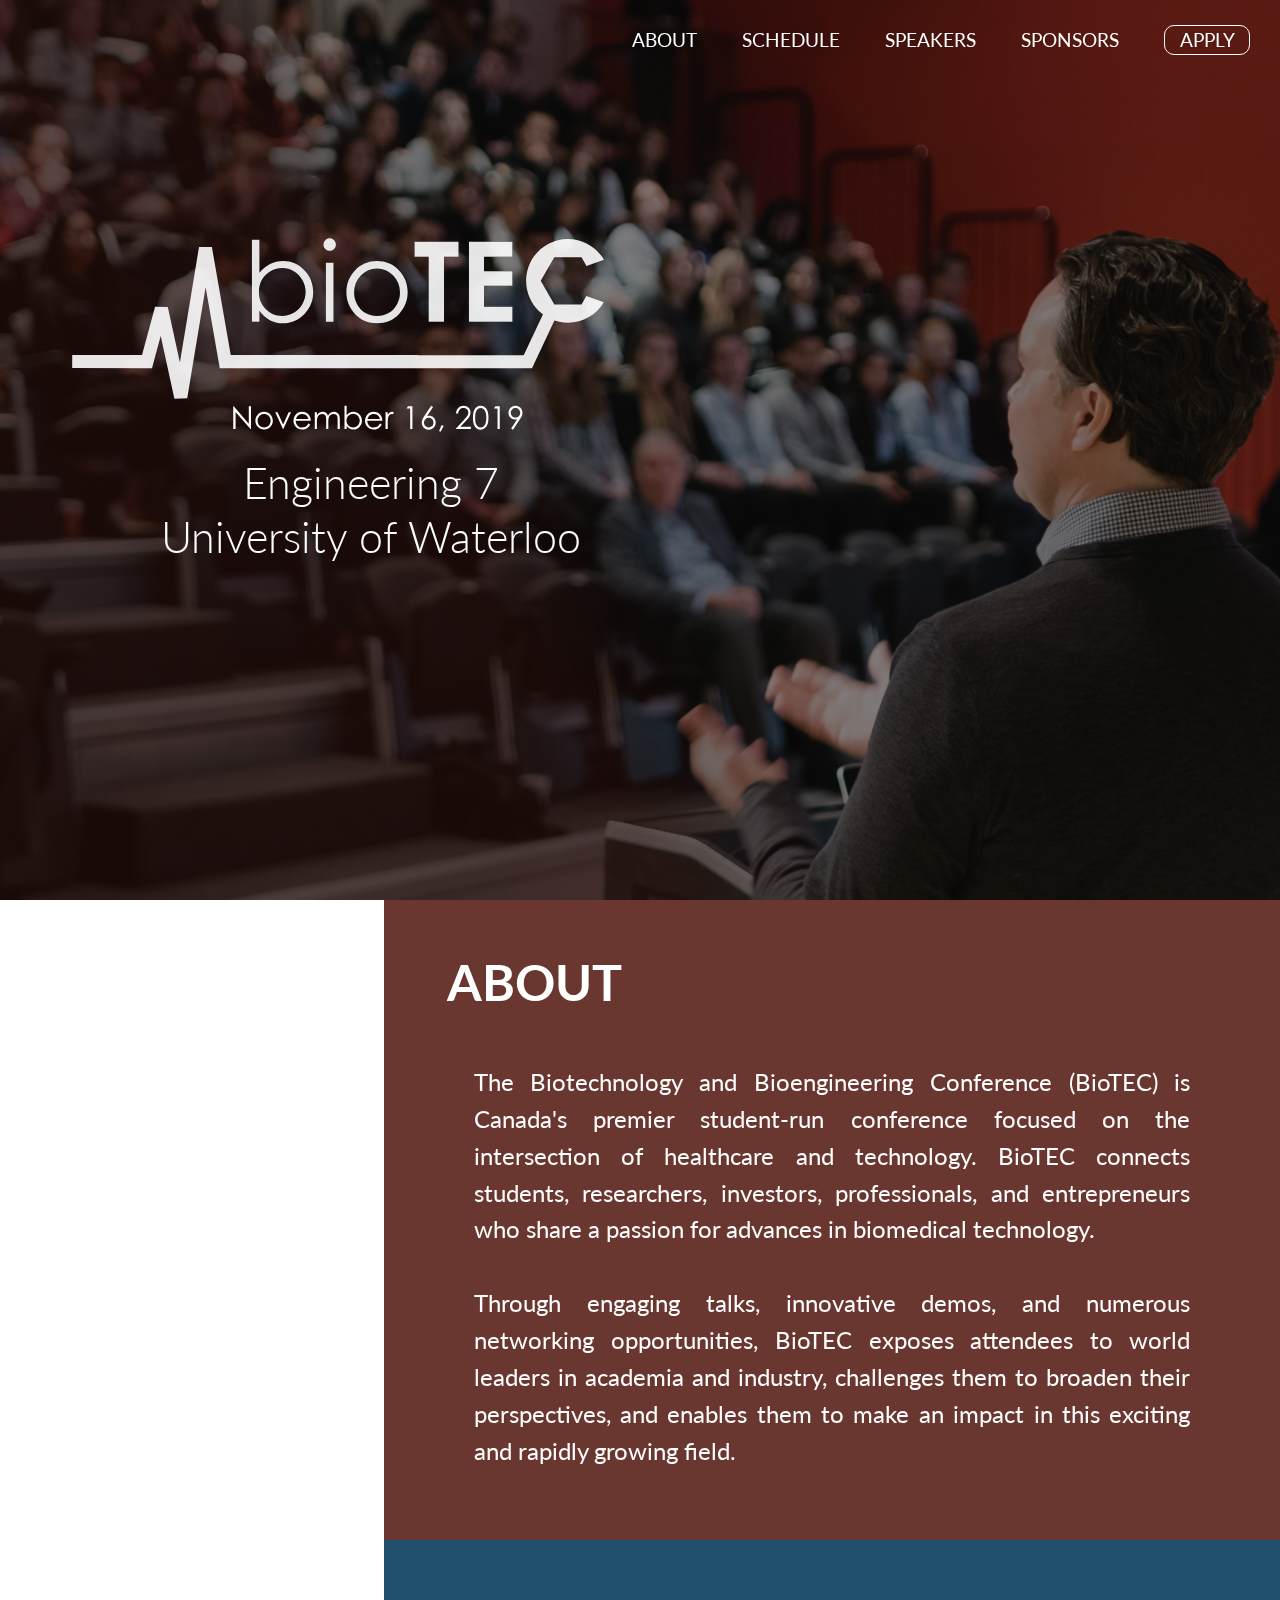
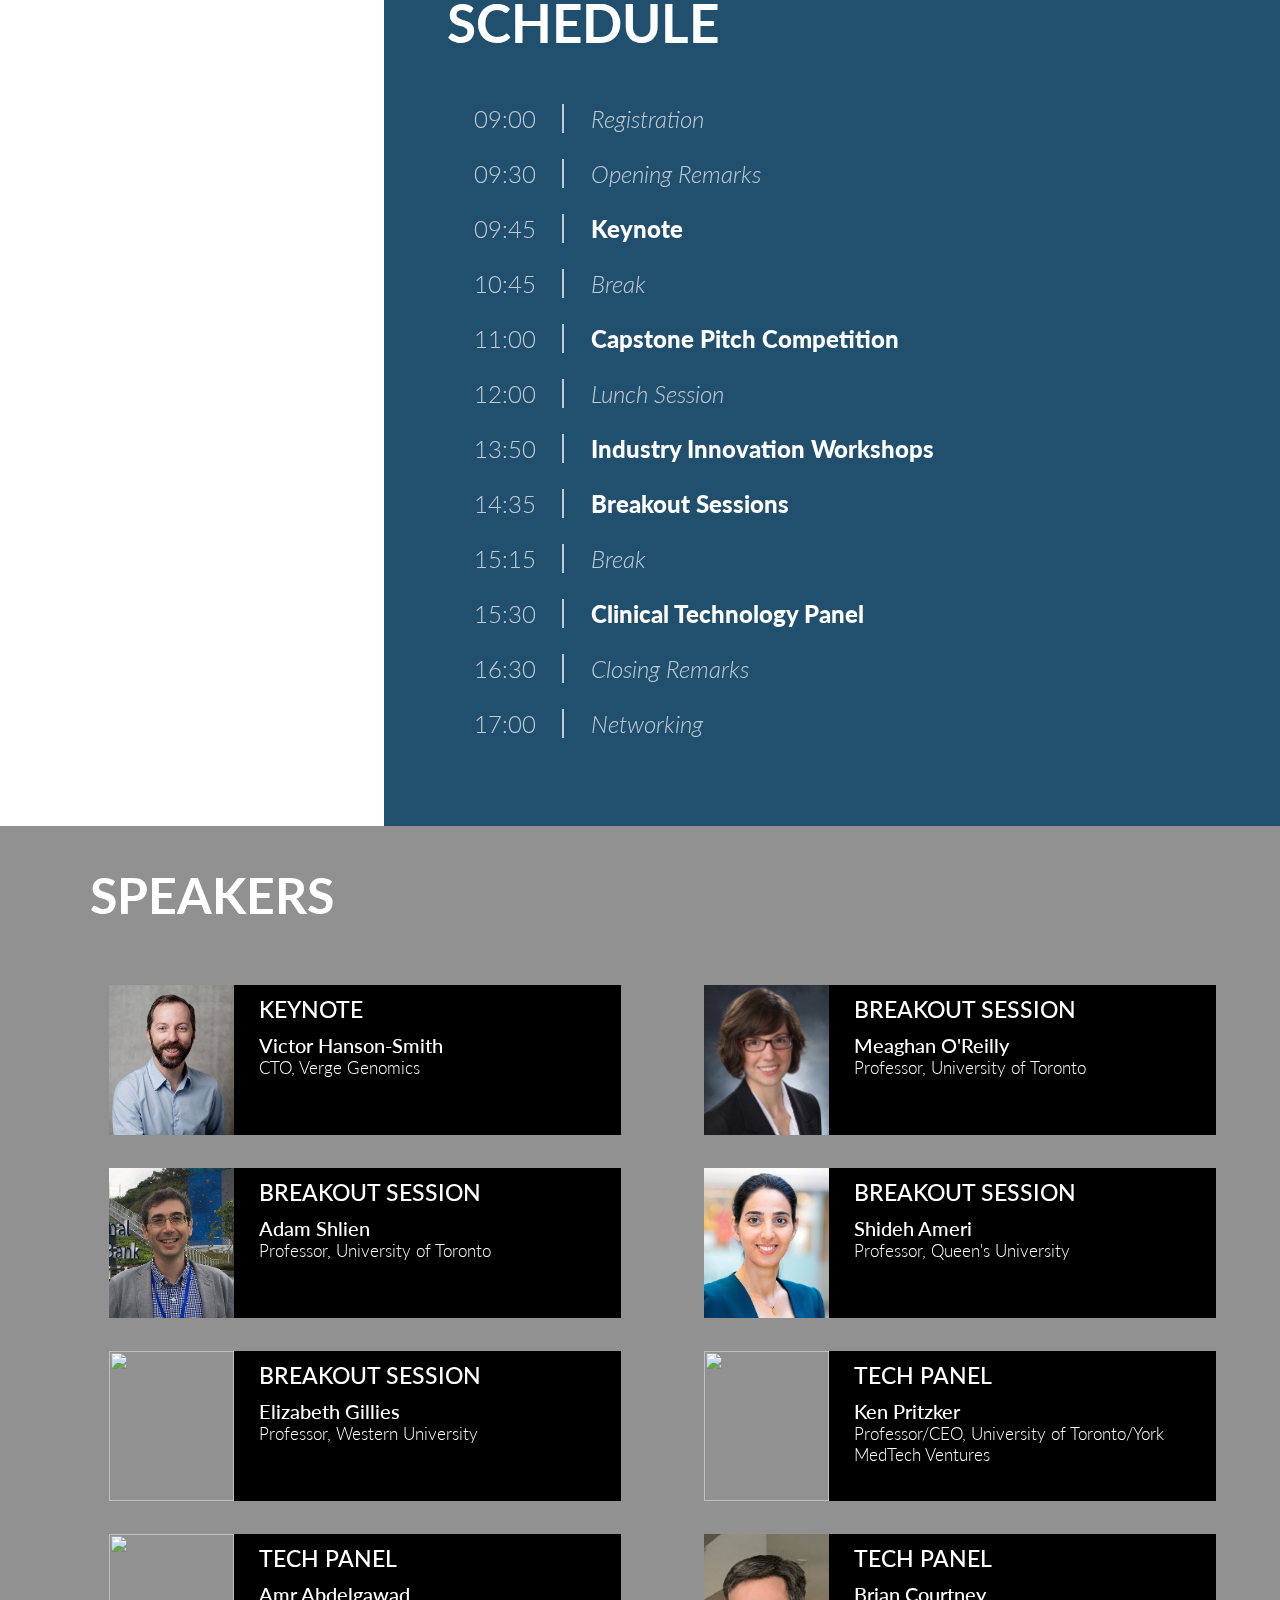
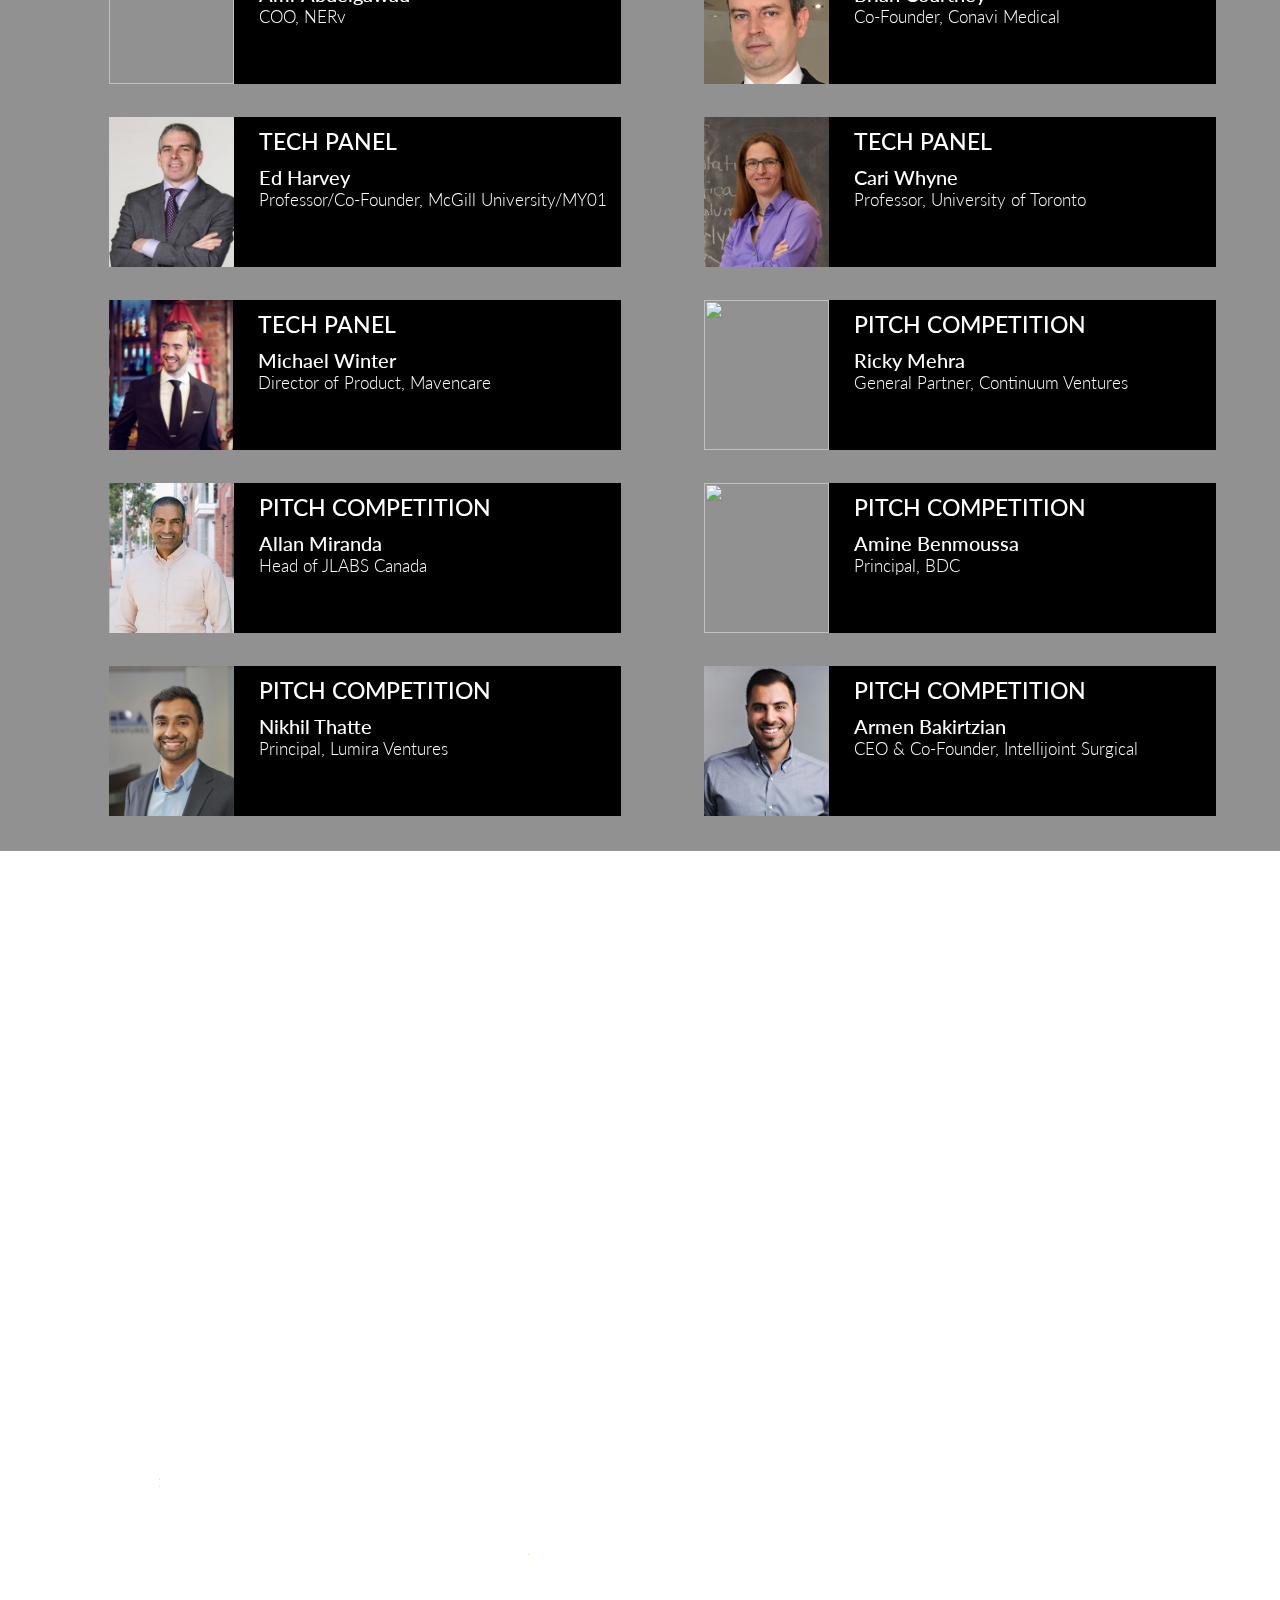
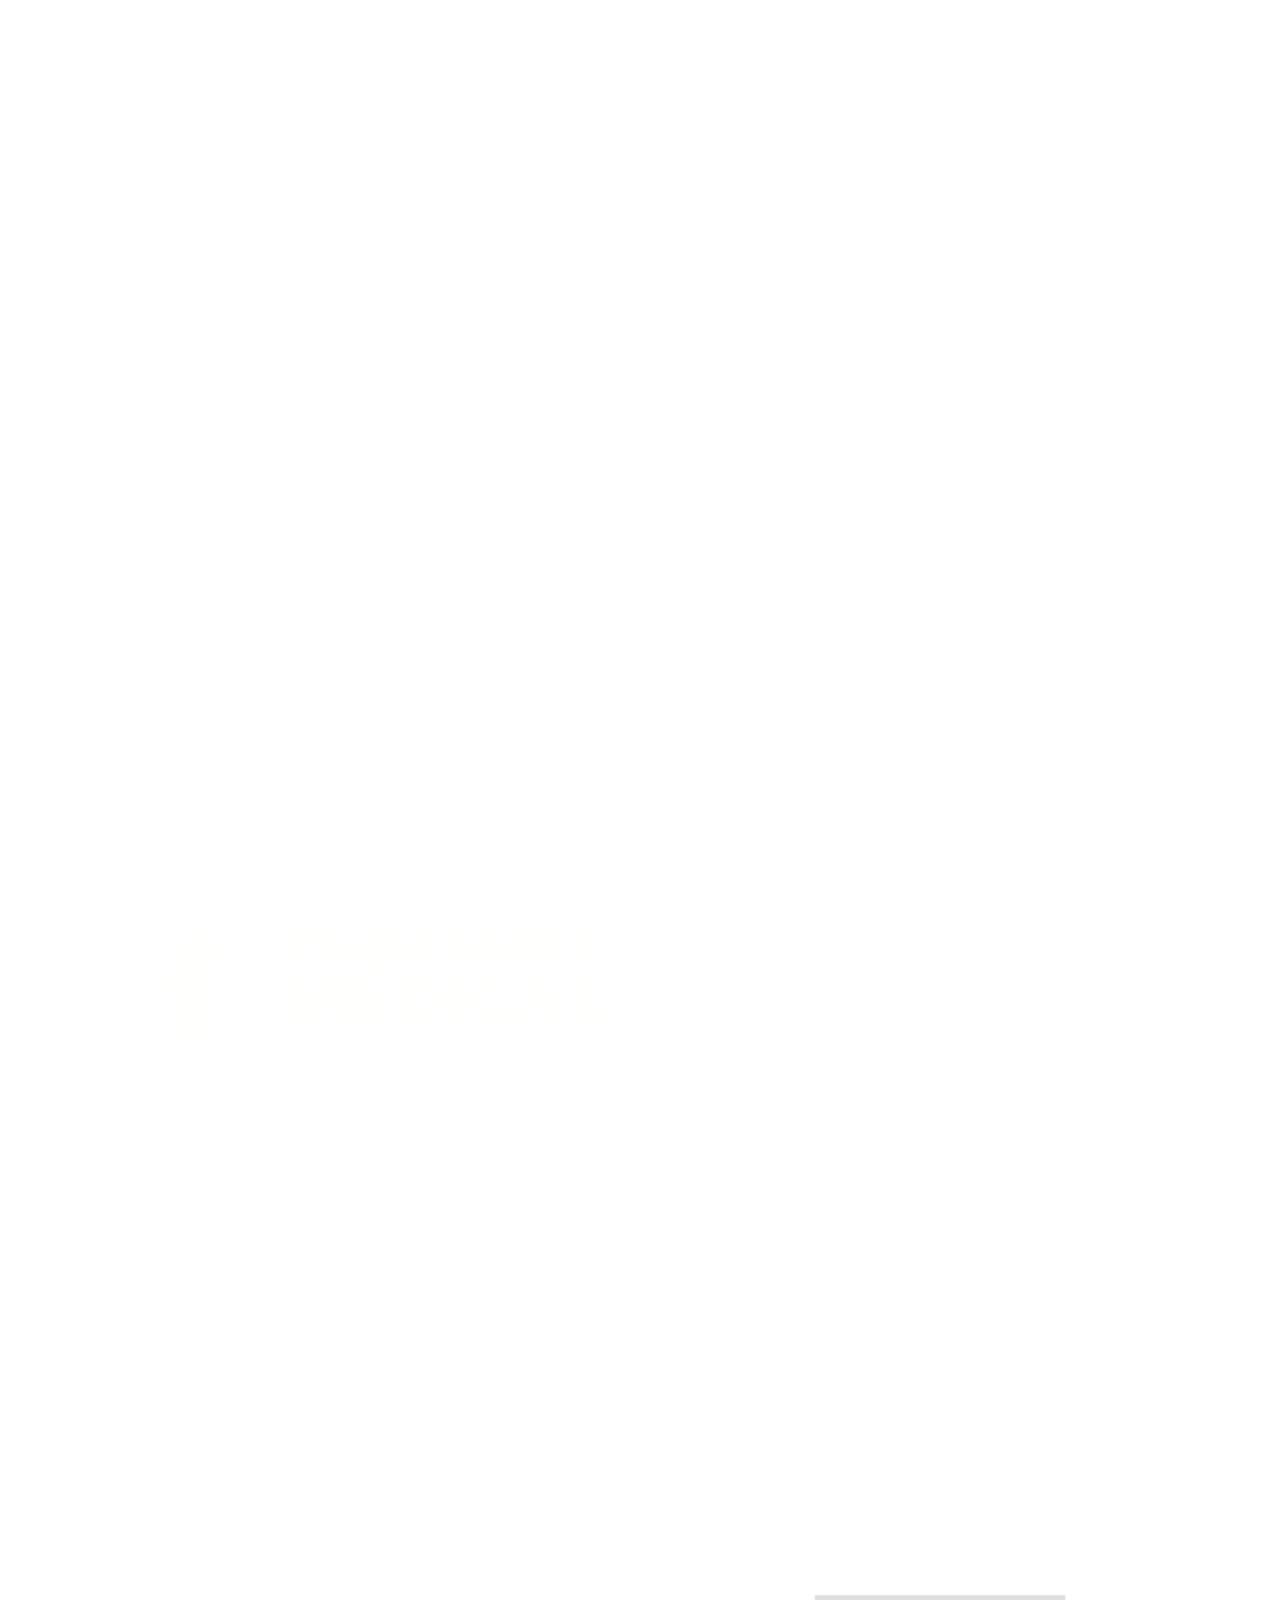
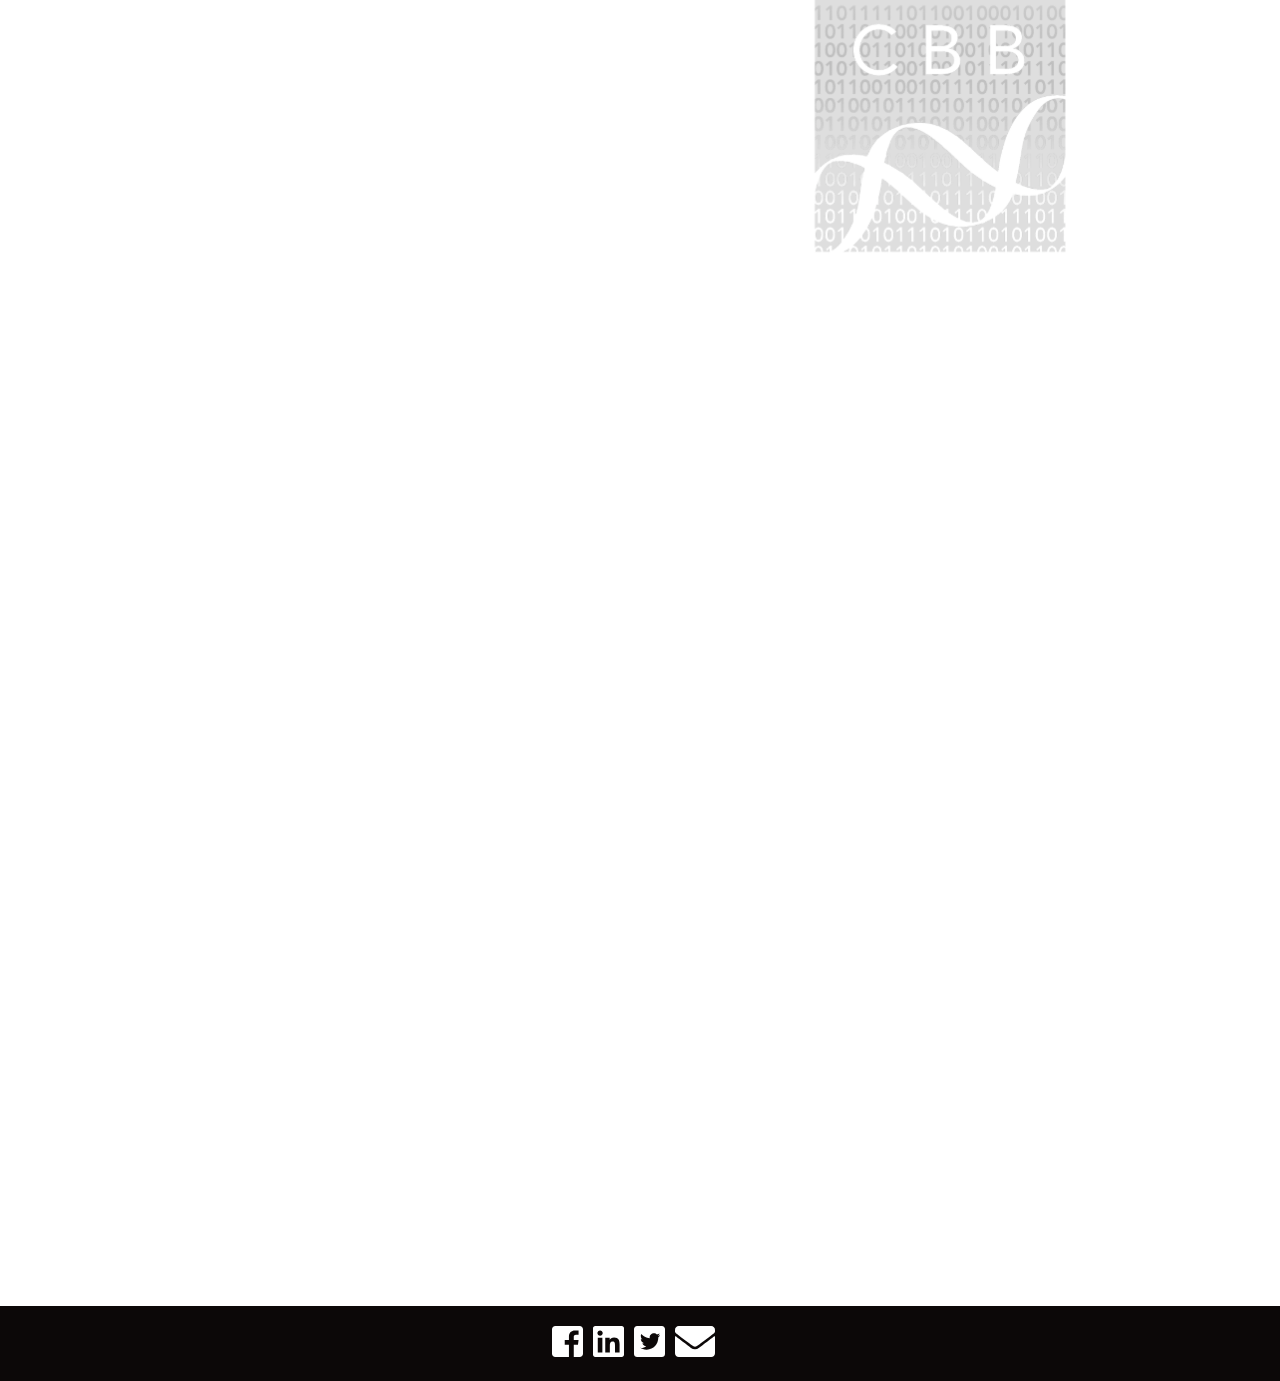
==== commit 1e063495: "Added sponsors to sponsors section" ====
--- a/index.html
+++ b/index.html
@@ -1007,10 +1007,24 @@
     </div>
     <!-- Diamond Level End-->
 
-    <!--Gold Level-->
+    <!--Platinum Level-->
     <div class="support-level-box">
       <div class="top-box">
-        <div class="support-level-txt">GOLD</div>
+        <div class="support-level-txt">PLATINUM</div>
+        <div class="support-box-top"></div>
+      </div>
+      <div class="support-box" style="display: block;">
+        <div class="company-logo-wrapper2">
+          <a href="https://www.biotalent.ca/" target="_blank"><img src="images/biotalent.svg" class="company-logo2"></a>
+        </div>
+      </div>
+    </div>
+    <!--Platinum Level End-->
+
+    <!--Bronze Level-->
+    <div class="support-level-box">
+      <div class="top-box">
+        <div class="support-level-txt">BRONZE</div>
         <div class="support-box-top"></div>
       </div>
       <div class="support-box" style="display: block;">
@@ -1018,12 +1032,34 @@
           <a href="http://conavi.com/" target="_blank"><img src="images/conavi.svg" class="company-logo"></a>
           <a href="https://starfishmedical.com/" target="_blank"><img src="images/starfish.svg" class="company-logo"></a>
         </div>
+         <div class="company-logo-wrapper2">
+          <a href="https://thornhillmedical.com/int/" target="_blank"><img src="images/thornhill.svg" class="company-logo"></a>
+          <a href="https://www.midigitaltherapeutics.com/" target="_blank"><img src="images/mobio.svg" class="company-logo"></a>
+        </div>
         <div class="company-logo-wrapper2">
           <a href="https://www.anton-paar.com/corp-en/" target="_blank"><img src="images/antonpaar.svg" class="company-logo2"></a>
         </div>
       </div>
     </div>
-    <!--Gold Level End-->
+    <!--Bronze Level End-->
+
+    <!--Academic Level-->
+    <div class="support-level-box">
+      <div class="top-box">
+        <div class="support-level-txt">ACADEMIC SPONSORS</div>
+        <div class="support-box-top"></div>
+      </div>
+      <div class="support-box" style="display: block;">
+        <div class="company-logo-wrapper2">
+          <a href="https://wusa.ca/" target="_blank"><img src="images/wusa.svg" class="company-logo"></a>
+          <a href="https://uwaterloo.ca/bioengineering-biotechnology/" target="_blank"><img src="images/cbb.svg" class="company-logo"></a>
+        </div>
+        <div class="company-logo-wrapper2">
+          <a href="https://uwaterloo.ca/" target="_blank"><img src="images/uwaterloo.svg" class="company-logo2"></a>
+        </div>
+      </div>
+    </div>
+    <!--Academic Level End-->
 
     <div class="pitch-apply-txt-wrapper">
       <div class="pitch-apply-txt">Applications for the pitch competition are now open!</div>      
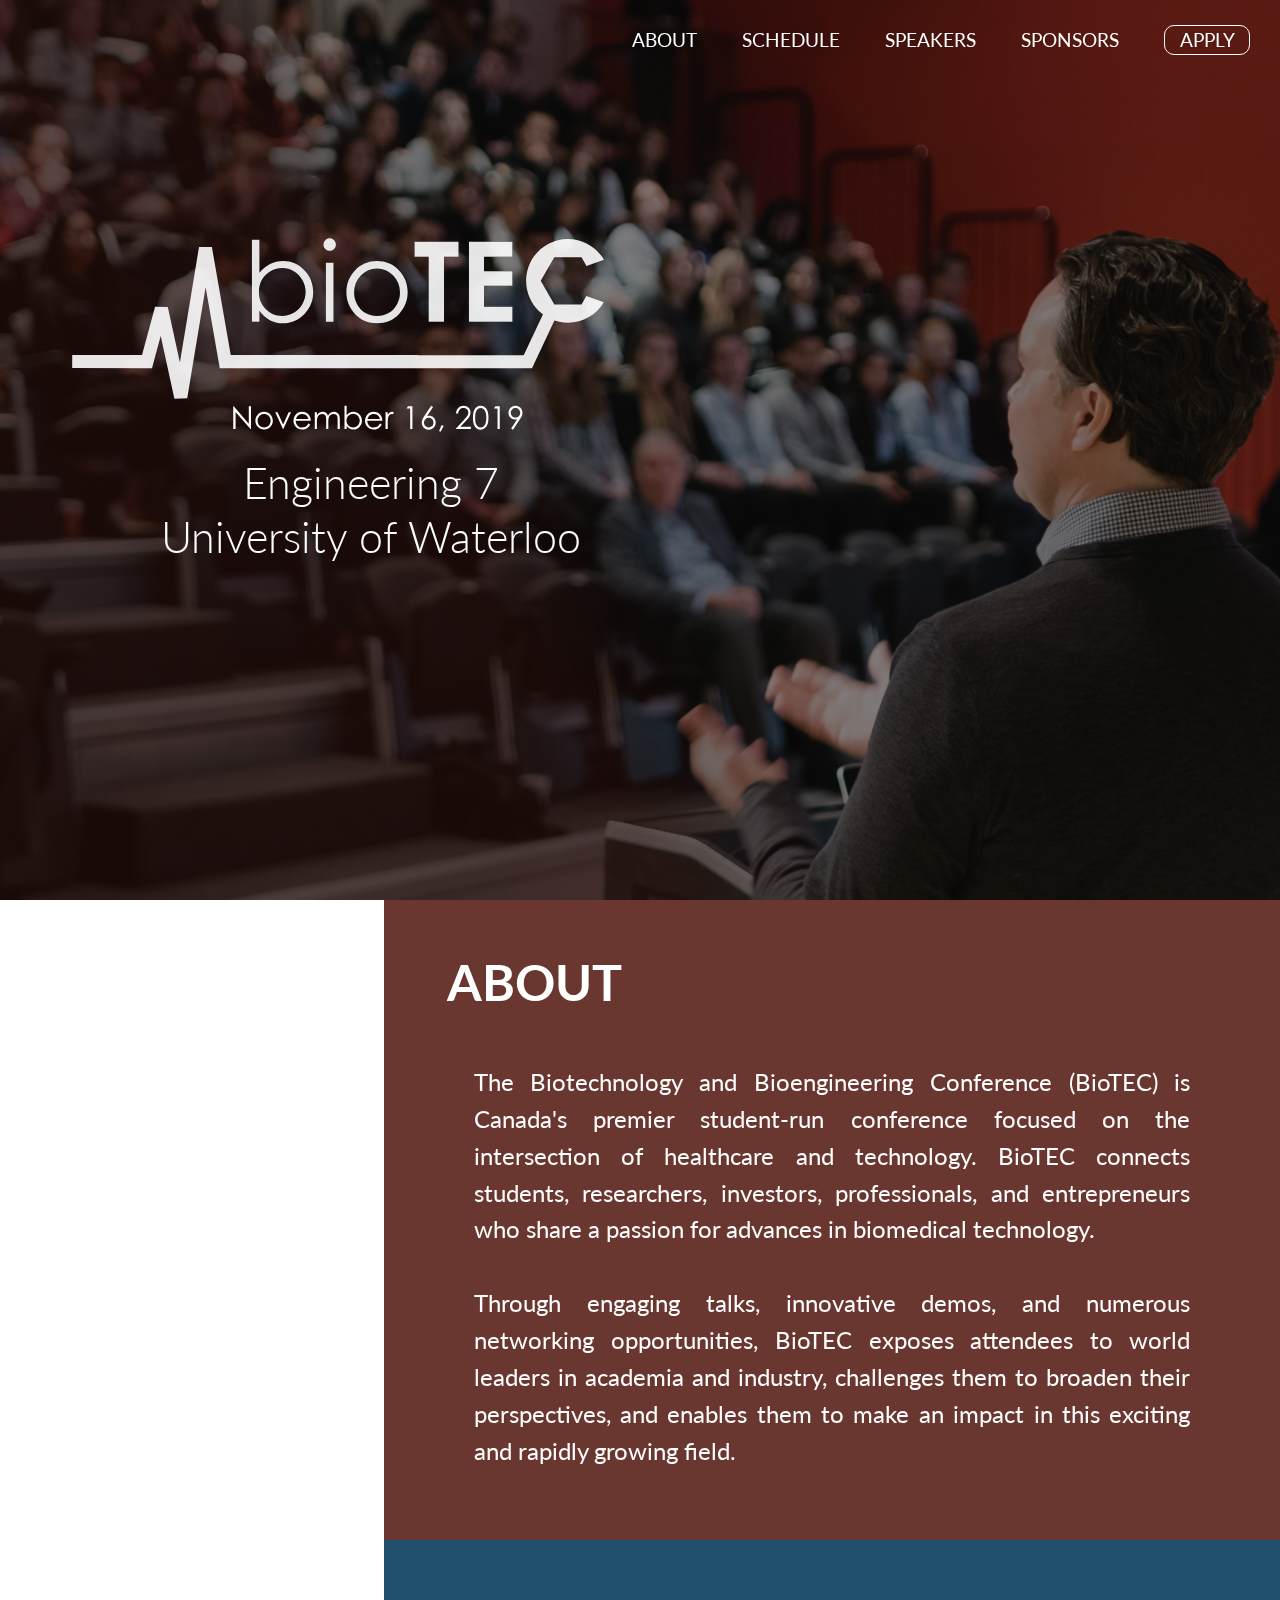
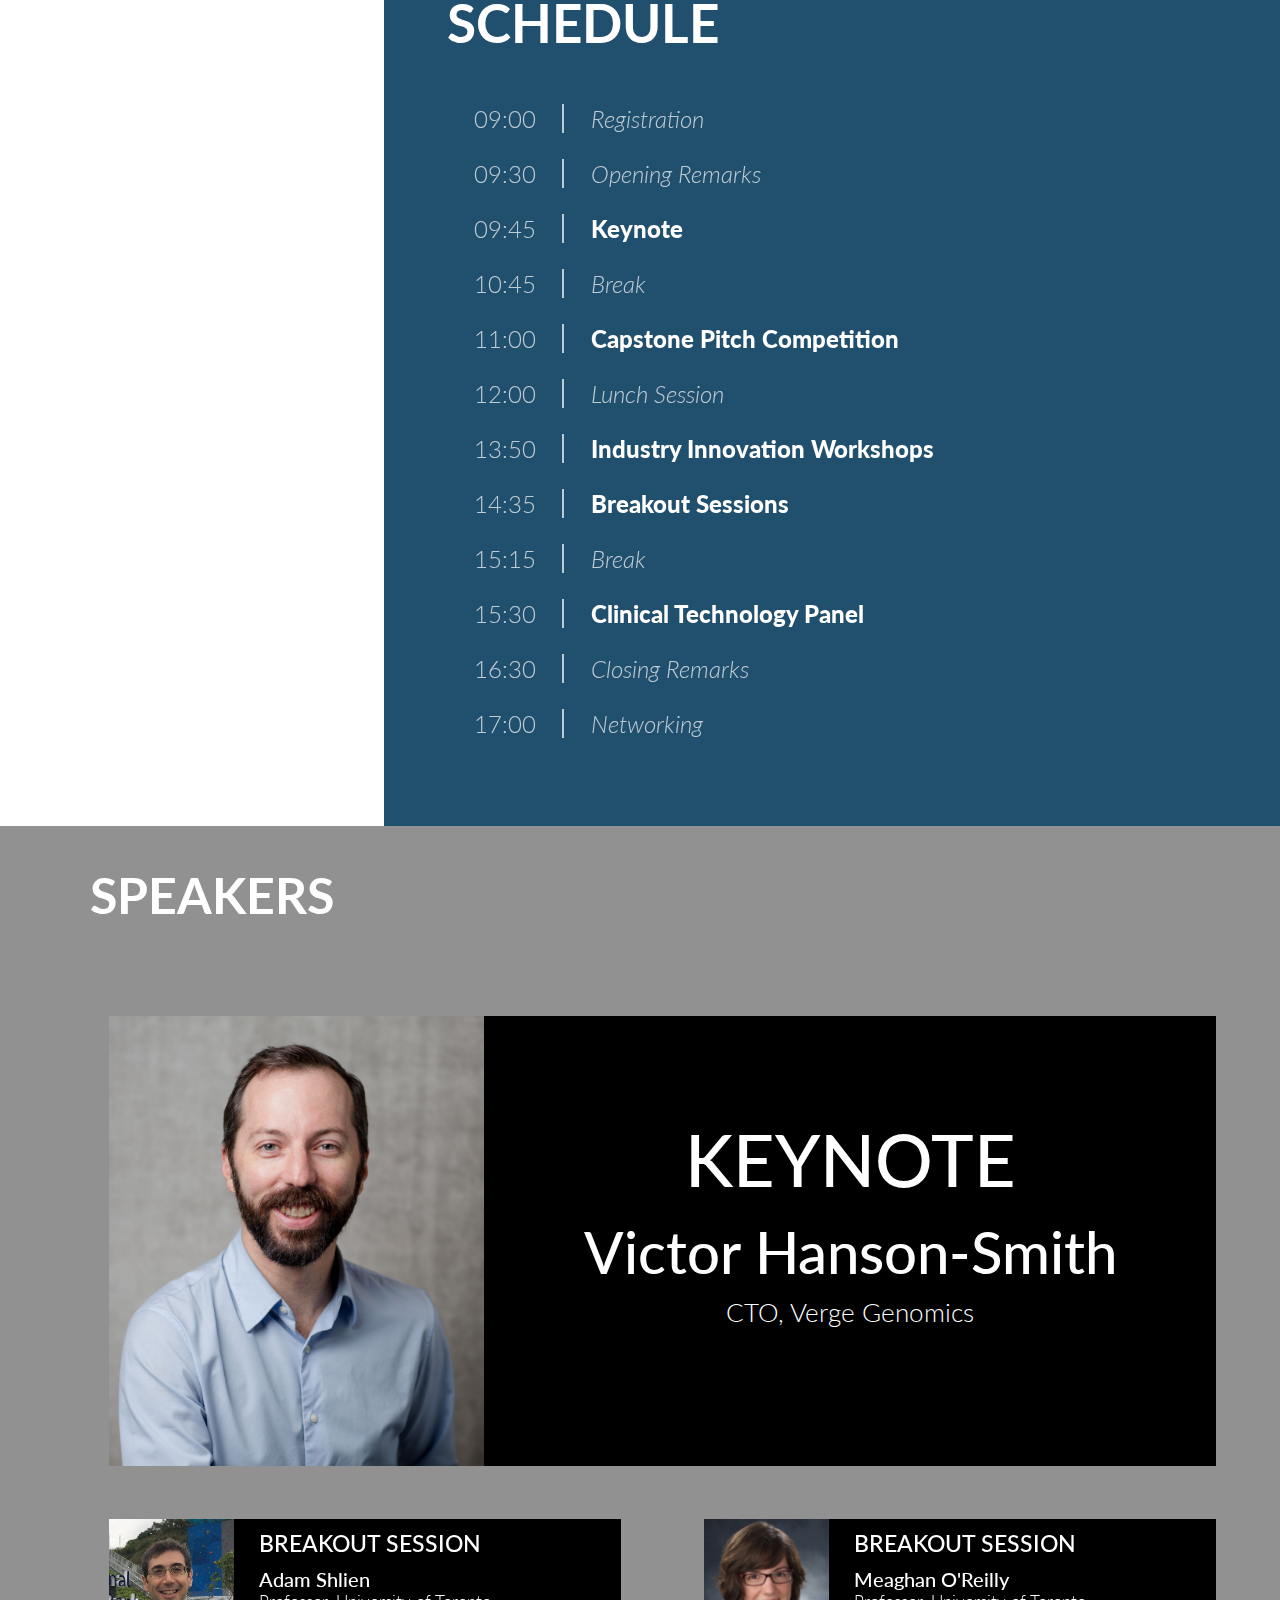
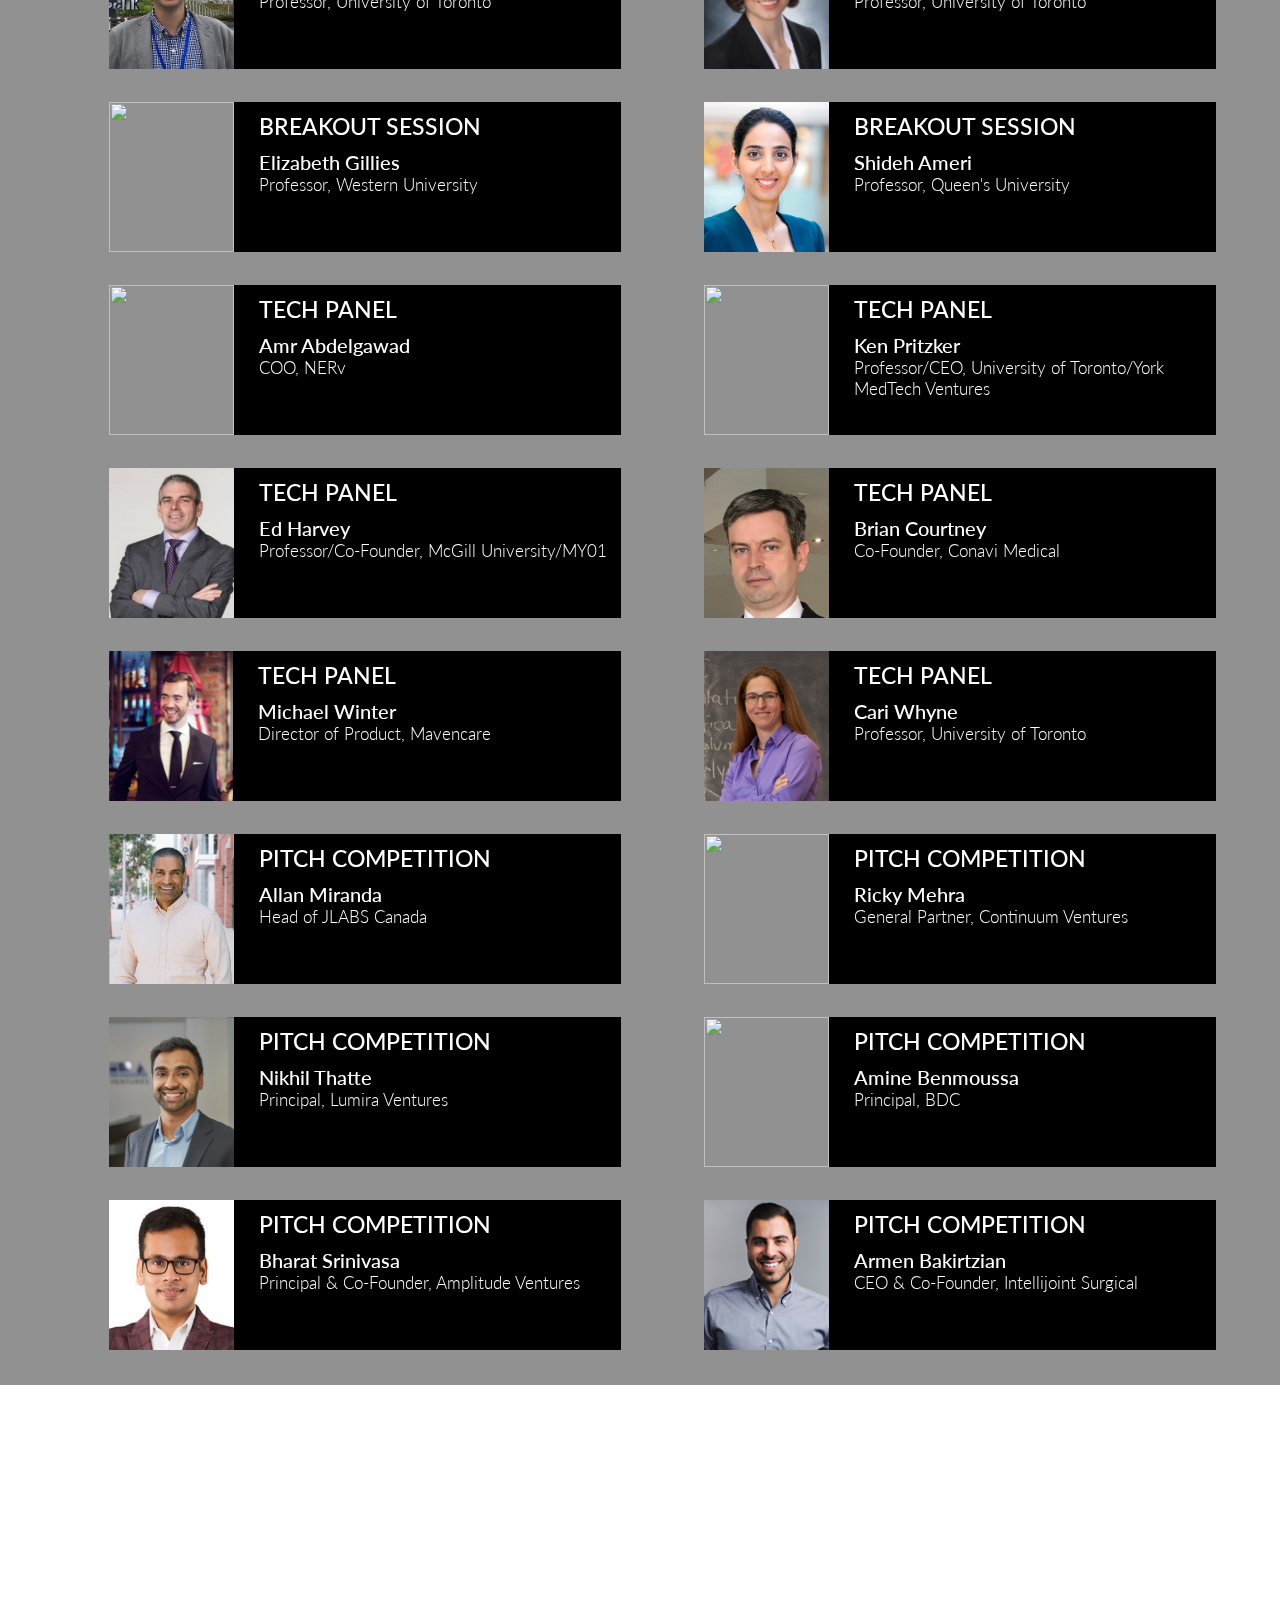
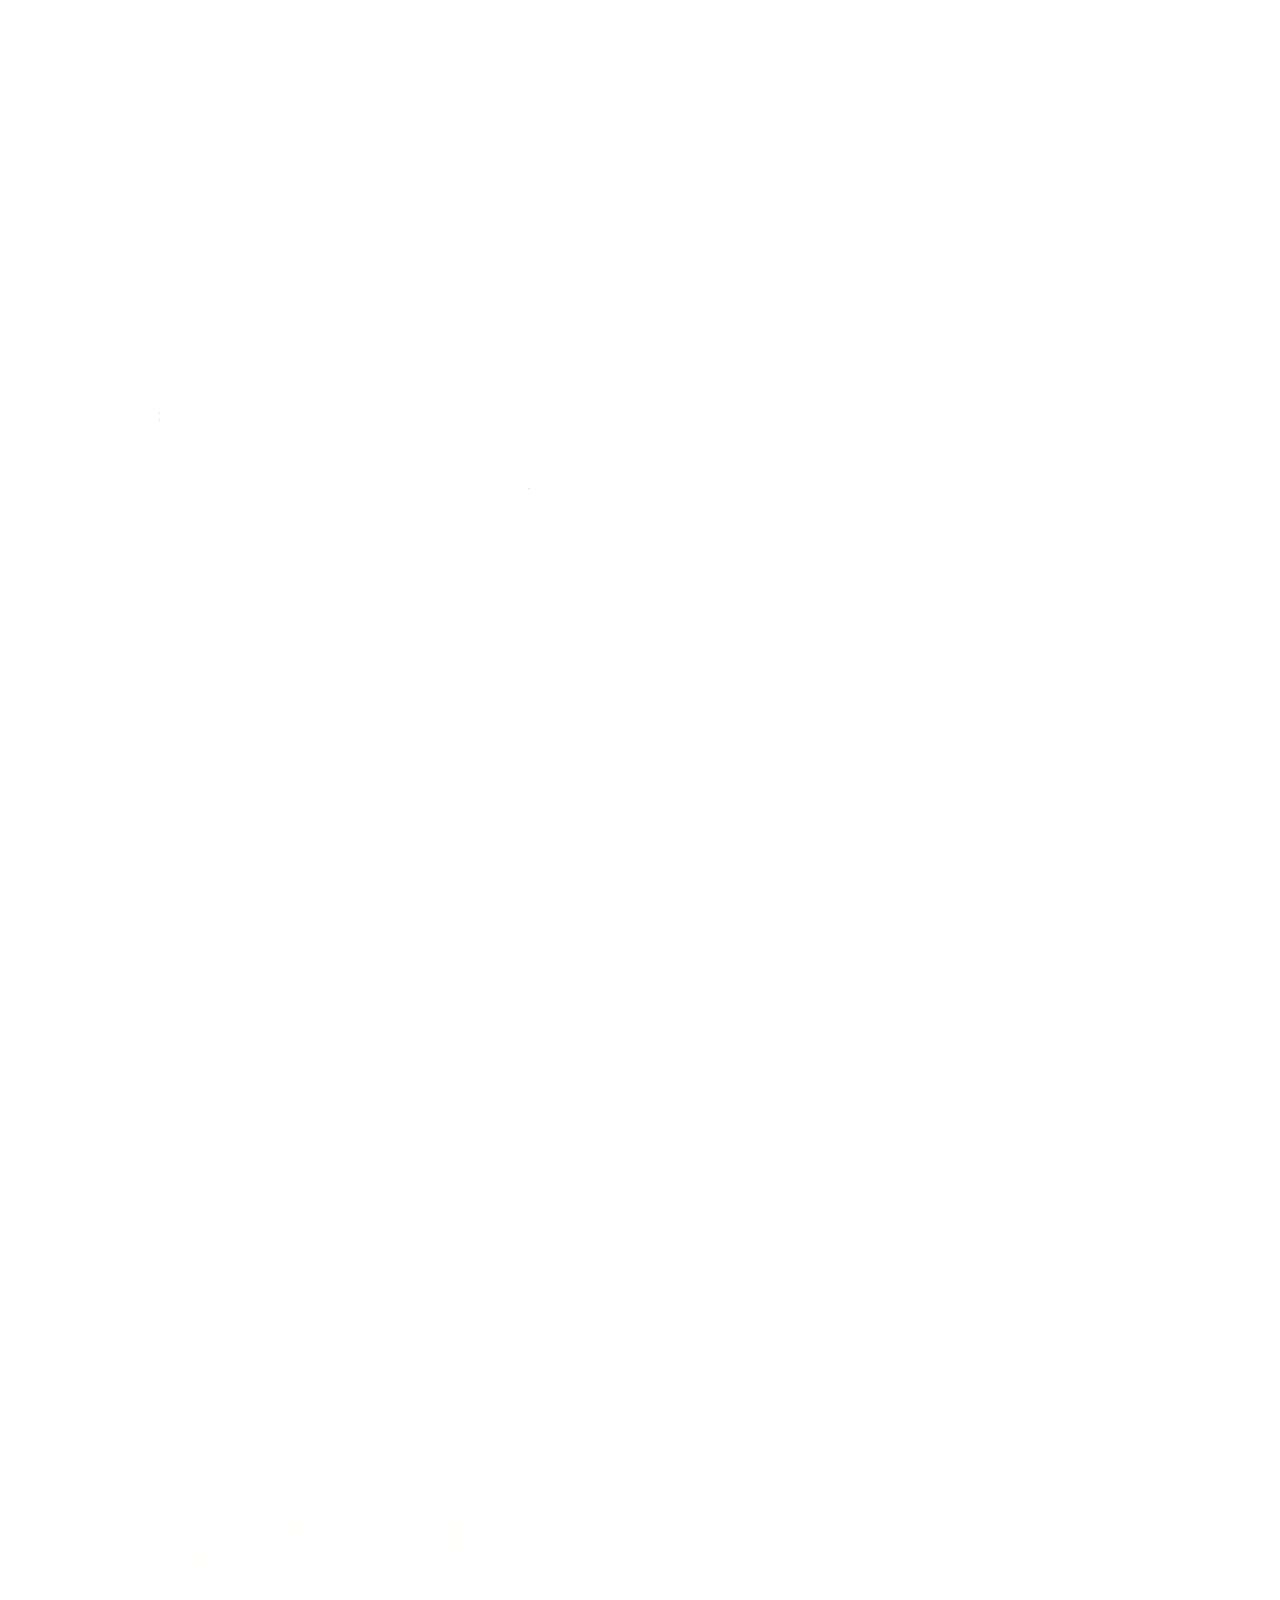
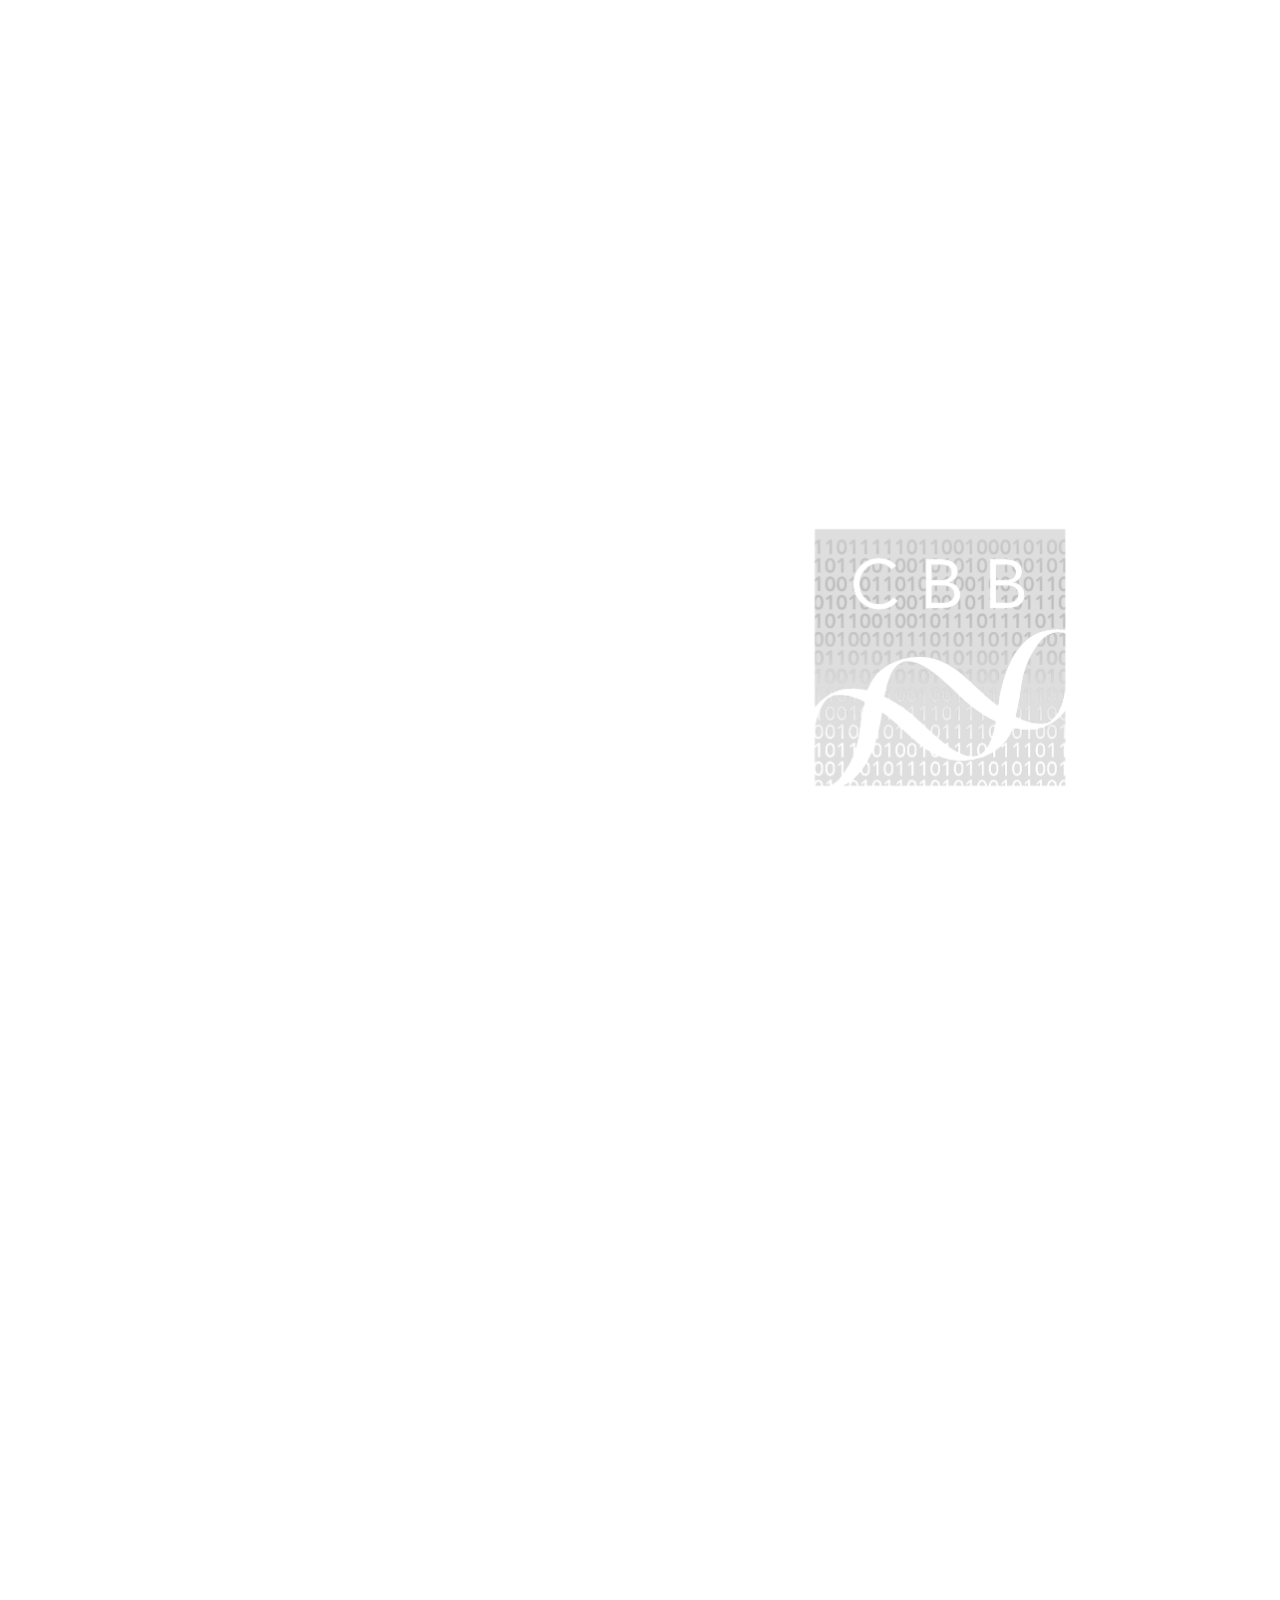
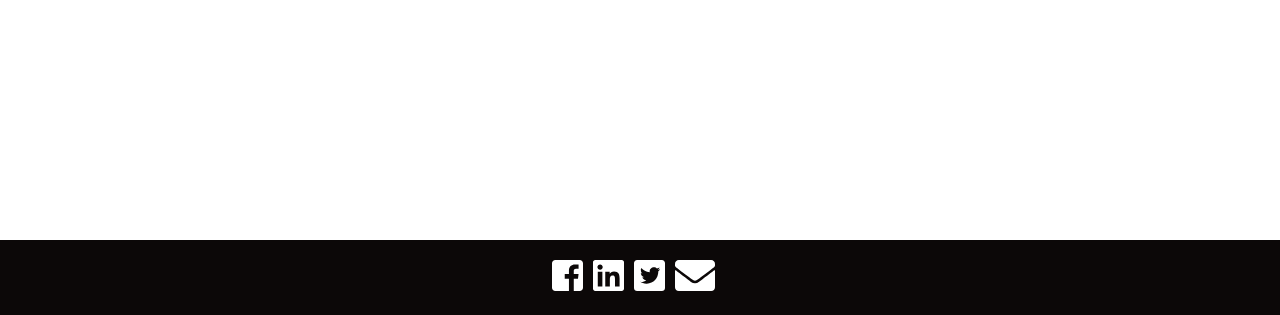
==== commit 6f8435be: "Added Bharat as a Pitch Comp Judge" ====
--- a/index.html
+++ b/index.html
@@ -140,380 +140,407 @@
     </div>
 
   <div class="desktop-speaker-container">
-    <div class="column-one-speakers-wrapper"> <!--Desktop Speakers 1 Col Start-->
-      <div class="speaker-wrapper" id="speaker" onclick="showBio1(this)">
-        
-        
-        <img src="images/speakers/victor.png" class="speaker-img">
-        
-        <div class="speaker-info-wrapper">
-          
-          <div class="speaker-role">KEYNOTE</div>
-          
-          <div class="speaker-spec-wrapper">
-            <div class="speaker-name">Victor Hanson-Smith</div>
-            <div class="speaker-position">CTO, Verge Genomics</div>
-          </div>    
-        </div>
-      </div>
-      <div class="speaker-bio-wrapper-col1" id="speakerbiowrap">
-              <div class="speaker-bio" id="speakerbio">Victor Hanson-Smith is the Head of Computational Biology at Verge Genomics in South San Francisco, California. Victor and his team combine machine learning with a systems biology approach to discover new drugs for neurodegenerative diseases, including ALS and Parkinson's Disease. His work has focused on genome evolution since his Ph.D. thesis at the University of Oregon in the Department of Computer and Information Science, and postdoctoral research at the University of California San Francisco.</div>
-              <div class="arrow-wrapper-col1">
-                <div class="arrow-left"></div>
-                <div class="arrow-right"></div>
-              </div>
-      </div>
-
-      <div class="speaker-wrapper" onclick="showBio1(this)">
-        
-        
-        <img src="images/speakers/adam.png" class="speaker-img">
-        
-        <div class="speaker-info-wrapper" >
-          
-          <div class="speaker-role">BREAKOUT SESSION</div>
-          
-          <div class="speaker-spec-wrapper">
-            <div class="speaker-name">Adam Shlien</div>
-            <div class="speaker-position">Professor, University of Toronto</div>
-          </div>
-    
-        </div>
-      </div>
-       <div class="speaker-bio-wrapper-col1" id="speakerbiowrap2">
-              <div class="speaker-bio" id="speakerbio">Adam Shlien is the Associate Director of Translational Genetics at the Hospital for Sick Children and a Scientist at the SickKids Research Institute. His team uses sequence-based genomics to discover and understand genetic mutations in paediatric cancer patients. He also works on introducing genomics into clinical practice and leads precision medicine and sequencing initiatives nationally. Adam received his PhD from the University of Toronto and did postdoctoral research at the Sanger Institute.</div>
-              <div class="arrow-wrapper-col1">
-                <div class="arrow-left"></div>
-                <div class="arrow-right"></div>
-              </div>
-      </div>
-
-      <div class="speaker-wrapper" onclick="showBio1(this)">
-        
-        <img src="images/speakers/elizabeth.png" class="speaker-img">
-        
-        <div class="speaker-info-wrapper">
-          
-          <div class="speaker-role">BREAKOUT SESSION</div>
-          
-          <div class="speaker-spec-wrapper">
-            <div class="speaker-name">Elizabeth Gillies</div>
-            <div class="speaker-position">Professor, Western University</div>
-          </div>
-        </div>
-      </div>
-      <div class="speaker-bio-wrapper-col1" id="speakerbiowrap2">
-              <div class="speaker-bio" id="speakerbio">Elizabeth Gillies is a Professor in Chemistry and in Chemical and Biochemical Engineering at Western University, and Director of the Centre for Advanced Materials and Biomaterials Research. Her research focuses on the development of new functional and biodegradable polymers and their applications in biomedical areas including regenerative medicine and drug delivery. She has received awards including a Tier 2 Canada Research Chair in Biomaterials Synthesis, and E. W. R. Steacie Memorial Fellowship.</div>
-              <div class="arrow-wrapper-col1">
-                <div class="arrow-left"></div>
-                <div class="arrow-right"></div>
-              </div>
-      </div>
-
-      <div class="speaker-wrapper" onclick="showBio1(this)">
-        
-        <img src="images/speakers/amr.png" class="speaker-img">
-        
-        <div class="speaker-info-wrapper">
-          
-          <div class="speaker-role">TECH PANEL</div>
-          
-          <div class="speaker-spec-wrapper">
-            <div class="speaker-name">Amr Abdelgawad</div>
-            <div class="speaker-position">COO, NERv</div>
-          </div>
-    
-        </div>
-      </div>
-      <div class="speaker-bio-wrapper-col1" id="speakerbiowrap2">
-              <div class="speaker-bio" id="speakerbio">Amr Abdelgawad graduated from the University of Waterloo with a Master's degree in Business, Entrepreneurship, and Technology and a Bachelor's degree in Nanotechnology Engineering. Co-founded two startups. Passionate about healthcare, science, and improving the general quality of life. He has a vision to disrupt the healthcare system, where he believes that he and his team can provide better resources for physicians to make more informed decisions regarding their patients.</div>
-              <div class="arrow-wrapper-col1">
-                <div class="arrow-left"></div>
-                <div class="arrow-right"></div>
-              </div>
-      </div>
-
-      <div class="speaker-wrapper" onclick="showBio1(this)">
-        
-        <img src="images/speakers/ed.png" class="speaker-img">
-        
-        <div class="speaker-info-wrapper">
-          
-          <div class="speaker-role">TECH PANEL</div>
-          
-          <div class="speaker-spec-wrapper">
-            <div class="speaker-name">Ed Harvey</div>
-            <div class="speaker-position">Professor/Co-Founder, McGill University/MY01</div>
-          </div>
-    
-        </div>
-      </div>
-      <div class="speaker-bio-wrapper-col1" id="speakerbiowrap2">
-              <div class="speaker-bio" id="speakerbio">Dr. Harvey is a professor of surgery at McGill University, where he earned his medical degree. His research interests in fundamental and clinical aspects of bone healing include implant and fracture optimization, stem cells, outcome evaluation after surgery, biosensors and evaluation of novel hardware and surgical approaches to expedite repair. His funding sources include the Canadian Institutes of Health Research, Natural Sciences and Engineering Research Council of Canada and Orthopaedic Trauma Association, DOD, MITACs.</div>
-              <div class="arrow-wrapper-col1">
-                <div class="arrow-left"></div>
-                <div class="arrow-right"></div>
-              </div>
-      </div>
-
-      <div class="speaker-wrapper" onclick="showBio1(this)">
-        
-        <img src="images/speakers/michael.png" class="speaker-img">
-        
-        <div class="speaker-info-wrapper">
-          
-          <div class="speaker-role">TECH PANEL</div>
-          
-          <div class="speaker-spec-wrapper">
-            <div class="speaker-name">Michael Winter</div>
-            <div class="speaker-position">Director of Product, Mavencare</div>
-          </div>
-    
-        </div>
-      </div>
-      <div class="speaker-bio-wrapper-col1" id="speakerbiowrap2">
-              <div class="speaker-bio" id="speakerbio">Mike lives to take on big challenges and adventures. He is passionate about technology/engineering, senior care, product design, martial arts, sailing, Formula 1, and entrepreneurship. Today, Mike is the head of Product Management and Engineering at Mavencare (a Toronto based start-up), where he works with amazing Clinical and Engineering leaders to re-think and re-shape aging in place and homecare. Before Mavencare, Mike worked with teams that addressed problems like moving telecommunications into the cloud, and building radar equipment simulators for the Coast Guard.</div>
-              <div class="arrow-wrapper-col1">
-
-                <div class="arrow-left"></div>
-                <div class="arrow-right"></div>
-              </div>
-      </div>
-
-      <div class="speaker-wrapper" onclick="showBio1(this)">
-        
-        <img src="images/speakers/allan.png" class="speaker-img">
-        
-        <div class="speaker-info-wrapper">
-          
-          <div class="speaker-role">PITCH COMPETITION</div>
-          
-          <div class="speaker-spec-wrapper">
-            <div class="speaker-name">Allan Miranda</div>
-            <div class="speaker-position">Head of JLABS Canada</div>
-          </div>
-    
-        </div>
-      </div>
-      <div class="speaker-bio-wrapper-col1" id="speakerbiowrap2">
-              <div class="speaker-bio" id="speakerbio">Allan Miranda is the Head of Johnson & Johnson Innovation, JLABS in Canada where he leads the translation of science and technology into solutions across the pharmaceutical, medical device, consumer, and healthtech sectors. He spent 12 years at Janssen Canada where he led market access strategy for a >$1B product portfolio. He has also worked on technology transfer and business development for various Canadian biotech companies. Allan received his PhD from Queen’s and his MBA from McGill.</div>
-              <div class="arrow-wrapper-col1">
-                <div class="arrow-left"></div>
-                <div class="arrow-right"></div>
-              </div>
-      </div>
-
-      <div class="speaker-wrapper" onclick="showBio1(this)">
-        
-        <img src="images/speakers/nikhil.png" class="speaker-img">
-        
-        <div class="speaker-info-wrapper">
-          
-          <div class="speaker-role">PITCH COMPETITION</div>
-          
-          <div class="speaker-spec-wrapper">
-            <div class="speaker-name">Nikhil Thatte</div>
-            <div class="speaker-position">Principal, Lumira Ventures</div>
-          </div>
-    
-        </div>
-      </div>
-      <div class="speaker-bio-wrapper-col1" id="speakerbiowrap2">
-              <div class="speaker-bio" id="speakerbio">Nikhil joined Lumira Ventures in March 2019. As Principal, Nikhil will focus on business development, investment due diligence and technical analysis including forecasting and financial modeling. Prior to Lumira Capital, Nikhil worked as a Director with DRI Capital, a pioneer in royalty monetization solutions, where he managed relationships with inventors, academics and companies, and supported in the investment due diligence process. Nikhil holds a Bachelor's Degree in Chemical Engineering from McGill University.</div>
-              <div class="arrow-wrapper-col1">
-                <div class="arrow-left"></div>
-                <div class="arrow-right"></div>
-              </div>
-      </div>
-
-    </div> <!--Desktop Speakers 1 Col End-->
-
-    <div class="column-two-speakers-wrapper"> <!--Desktop Speaker Col 2 Start-->
-      <div class="speaker-wrapper" onclick="showBio2(this)">
-        
-        <img src="images/speakers/meaghan.png" class="speaker-img">
-        
-        <div class="speaker-info-wrapper">
-          
-          <div class="speaker-role">BREAKOUT SESSION</div>
-          
-          <div class="speaker-spec-wrapper">
-            <div class="speaker-name">Meaghan O'Reilly</div>
-            <div class="speaker-position">Professor, University of Toronto</div>
-          </div>
-    
-        </div>
-      </div>
-
-      <div class="speaker-bio-wrapper-col2" id="speakerbiowrap2">
-              <div class="speaker-bio" id="speakerbio">Meaghan O'Reilly, Ph.D., is a Scientist at Sunnybrook Research Institute, and an Assistant Professor at the University of Toronto. She received her PhD in Applied Physics from the University of Eastern Finland (2012). Her research interests include delivery, monitoring and control of bubble-mediated therapies in the CNS, with a recent focus on targeted drug delivery to the spinal cord, and the development of devices and methods for transvertebral focusing at clinical scale.</div>
-              <div class="arrow-wrapper-col2">
-                <div class="arrow-left"></div>
-                <div class="arrow-right"></div>
-              </div>
-      </div>
-
-       <div class="speaker-wrapper" onclick="showBio2(this)">
-        
-          <img src="images/speakers/shideh.png" class="speaker-img">
-          
-          <div class="speaker-info-wrapper">
-            
-            <div class="speaker-role">BREAKOUT SESSION</div>
-          
-            <div class="speaker-spec-wrapper">
-              <div class="speaker-name">Shideh Ameri</div>
-              <div class="speaker-position">Professor, Queen's University</div>
+
+  	<div class="keynote-box">
+  		<div class="keynote-wrapper" id="speaker" onclick="showBio(this)">
+  			<img src="images/speakers/victor.png" class="keynote-img">
+  			<div class="keynote-info-wrapper">
+  				
+  				<div class="keynote-role"> KEYNOTE</div>
+
+  				<div class="keynote-spec-wrapper">
+  					<div class="keynote-name">Victor Hanson-Smith</div>
+  					<div class="keynote-position">CTO, Verge Genomics</div>
+  				</div>
+  			</div>
+  		</div>
+  		<div class="keynote-bio-wrapper" id="keynotebiowrap">
+  			<div class="keynote-bio" id="keynotebio">Victor Hanson-Smith is the Head of Computational Biology at Verge Genomics in South San Francisco, California. Victor and his team combine machine learning with a systems biology approach to discover new drugs for neurodegenerative diseases, including ALS and Parkinson's Disease. His work has focused on genome evolution since his Ph.D. thesis at the University of Oregon in the Department of Computer and Information Science, and postdoctoral research at the University of California San Francisco.</div>
+  			<div class="keynote-arrow-wrapper">
+                <div class="keynote-arrow-left"></div>
+                <div class="keynote-arrow-right"></div>
             </div>
-          </div>
-        </div>
-        <div class="speaker-bio-wrapper-col2" id="speakerbiowrap2">
-              <div class="speaker-bio" id="speakerbio">Dr. Shideh Kabiri Ameri is an Assistant Professor in the Department of Electrical and Computer Engineering at Queen’s University. Her research is mainly focused on two dimensional materials based electronics with applications in sensing, bioelectronics, wearables, internet of things (HMI) and human machine interfaces (HMI). Her research work has been recognized internationally and repeatedly highlighted by media and news outlets including BBC, IEEE Spectrum, Phys.Org, International Business Times UK and many more.</div>
-              <div class="arrow-wrapper-col2">
-                <div class="arrow-left"></div>
-                <div class="arrow-right"></div>
-              </div>
-      </div>
-
-            <div class="speaker-wrapper" onclick="showBio2(this)">
-        
-        <img src="images/speakers/ken.png" class="speaker-img">
-        
-        <div class="speaker-info-wrapper">
-          
-          <div class="speaker-role">TECH PANEL</div>
-          
-          <div class="speaker-spec-wrapper">
-            <div class="speaker-name">Ken Pritzker</div>
-            <div class="speaker-position">Professor/CEO, University of Toronto/York MedTech Ventures</div>
-          </div>
-
-        </div>
-      </div>
-      <div class="speaker-bio-wrapper-col2" id="speakerbiowrap2">
-              <div class="speaker-bio" id="speakerbio">Dr. Pritzker is Professor Emeritus in the Department of Laboratory Medicine and Pathobiology, Department of Surgery, and the Institute of Biomaterials and Biomedical Engineering, University of Toronto. With over 270 scientific publications and 26 book chapters, Dr. Pritzker is a recognized leader internationally in the fields of arthritis, biomaterials, genomics, cancer diagnostics and nanotechnology. Dr. Pritzker is CEO, York Medtech Ventures Inc, and cofounder of Rna Diagnostics Inc, Proteocyte Diagnostics Inc and more.</div>
-              <div class="arrow-wrapper-col2">
-                <div class="arrow-left"></div>
-                <div class="arrow-right"></div>
-              </div>
-      </div>
-
-      <div class="speaker-wrapper" onclick="showBio2(this)">
-        
-        <img src="images/speakers/brian.png" class="speaker-img">
-        
-        <div class="speaker-info-wrapper">
-          
-          <div class="speaker-role">TECH PANEL</div>
-          
-          <div class="speaker-spec-wrapper">
-            <div class="speaker-name">Brian Courtney</div>
-            <div class="speaker-position">Co-Founder, Conavi Medical</div>
-          </div>
-    
-        </div>
-      </div>
-      <div class="speaker-bio-wrapper-col2" id="speakerbiowrap2">
-              <div class="speaker-bio" id="speakerbio">Dr. Brian Courtney is an assistant professor in the Department of Medicine at the University of Toronto and a Clinician Scientist at Sunnybrook Research Institute.  After completing a degree at the University of Waterloo, he did a Masters in Electrical Engineering at Stanford University, where he co-founded two medical device companies and completed his MD.  Brian is a principal co-founder and CEO of Conavi Medical Inc. in Toronto, a scale-up company that is developing minimally invasive imaging systems that employs over 90 people.</div>
-              <div class="arrow-wrapper-col2">
-                <div class="arrow-left"></div>
-                <div class="arrow-right"></div>
-              </div>
-      </div>
-
-      <div class="speaker-wrapper" onclick="showBio2(this)">
-        
-        <img src="images/speakers/cari.png" class="speaker-img">
-        
-        <div class="speaker-info-wrapper">
-          
-          <div class="speaker-role">TECH PANEL</div>
-          
-          <div class="speaker-spec-wrapper">
-            <div class="speaker-name">Cari Whyne</div>
-            <div class="speaker-position">Professor, University of Toronto</div>
-          </div>
-    
-        </div>
-      </div>
-      <div class="speaker-bio-wrapper-col2" id="speakerbiowrap2">
-              <div class="speaker-bio" id="speakerbio">Dr. Cari Whyne, PhD, FIOR, is the Susanne and William Holland Chair in Musculoskeletal Research at Sunnybrook Health Sciences Centre in Toronto. She is also a Full Professor in the Department of Surgery at the University of Toronto. Dr. Whyne received her PhD from the University of California Berkeley / University of California San Francisco in Bioengineering. The focus of her work is clinically translational bioengineering research, including cancer in bone, spinal/lower extremity/thin bone biomechanics and fracture fixation/healing.  </div>
-              <div class="arrow-wrapper-col2">
-                <div class="arrow-left"></div>
-                <div class="arrow-right"></div>
-              </div>
-      </div>
-
-      <div class="speaker-wrapper" onclick="showBio2(this)">
-        
-        <img src="images/speakers/ricky.png" class="speaker-img">
-        
-        <div class="speaker-info-wrapper">
-          
-          <div class="speaker-role">PITCH COMPETITION</div>
-          
-          <div class="speaker-spec-wrapper">
-            <div class="speaker-name">Ricky Mehra</div>
-            <div class="speaker-position">General Partner, Continuum Ventures</div>
-          </div>
-    
-        </div>
-      </div>
-      <div class="speaker-bio-wrapper-col2" id="speakerbiowrap2">
-              <div class="speaker-bio" id="speakerbio">Ricky Mehra is an academic, futurist and entrepreneur from Toronto, Canada. He recently had ended his time at Exit, a big data predictive analytics company he founded that was acquired by a $23B market cap company (IQVIA). He also spent 14+ years servicing intelligence globally to the largest Medical Device and Pharmaceutical companies. Ricky now manages a venture capital fund (Continuum Ventures) focused on early-stage investments in healthtech and longevity companies focused in the fourth industrial revolution.</div>
-              <div class="arrow-wrapper-col2">
-                <div class="arrow-left"></div>
-                <div class="arrow-right"></div>
-              </div>
-      </div>
-
-      <div class="speaker-wrapper" onclick="showBio2(this)">
-        
-        <img src="images/speakers/amine.png" class="speaker-img">
-        
-        <div class="speaker-info-wrapper">
-          
-          <div class="speaker-role">PITCH COMPETITION</div>
-          
-          <div class="speaker-spec-wrapper">
-            <div class="speaker-name">Amine Benmoussa</div>
-            <div class="speaker-position">Principal, BDC</div>
-          </div>
-    
-        </div>
-      </div>
-      <div class="speaker-bio-wrapper-col2" id="speakerbiowrap2">
-              <div class="speaker-bio" id="speakerbio">Amine Benmoussa is Principal in BDC Capital's Healthcare Venture Fund and has 10+ years of venture capital experience. Before joining BDC Capital in 2011, Amine was on the Life Science investment team at FSTQ. He is currently on the board of directors of BlueDot, Hacking Health Accelerator, and Swift Medical. Amine studied Computer Science at Concordia University and received his MBA from HEC Montreal. He has also completed programs at Harvard Business School and the Rotman School of Management.</div>
-              <div class="arrow-wrapper-col2">
-                <div class="arrow-left"></div>
-                <div class="arrow-right"></div>
-              </div>
-      </div>
-
-      <div class="speaker-wrapper" onclick="showBio2(this)">
-        
-        <img src="images/speakers/armen.png" class="speaker-img">
-        
-        <div class="speaker-info-wrapper">
-          
-          <div class="speaker-role">PITCH COMPETITION</div>
-          
-          <div class="speaker-spec-wrapper">
-            <div class="speaker-name">Armen Bakirtzian</div>
-            <div class="speaker-position">CEO & Co-Founder, Intellijoint Surgical</div>
-          </div>
-    
-        </div>
-      </div>
-      <div class="speaker-bio-wrapper-col2" id="speakerbiowrap2">
-              <div class="speaker-bio" id="speakerbio">Armen Bakirtzian is the CEO and Co-Founder of Intellijoint Surgical. He led the growth of Intellijoint Surgical's flagship product from a fourth-year design project to a globally-adopted surgical navigation system that has been used in over 10,000 hip replacements. Armen spearheaded the creation of <a href="http://www.medicalinnovationxchange.com/" target="_blank" style="color: #FFFFFF; text-decoration: underline">Canada's first industry-led innovative hub</a> to help medtech companies scale within Canada. He is a member of the Health/Biosciences Economic Strategy Table with the Federal Government of Canada.</div>
-              <div class="arrow-wrapper-col2">
-                <div class="arrow-left"></div>
-                <div class="arrow-right"></div>
-              </div>
-      </div>
-
-    </div> <!--Desktop Speakers Col 2 End-->
+  		</div>
+  	</div>
+
+  	<div class="column-container">
+
+	    <div class="column-one-speakers-wrapper"> <!--Desktop Speakers 1 Col Start-->
+
+	      <div class="speaker-wrapper" onclick="showBio1(this)">
+	        
+	        
+	        <img src="images/speakers/adam.png" class="speaker-img">
+	        
+	        <div class="speaker-info-wrapper" >
+	          
+	          <div class="speaker-role">BREAKOUT SESSION</div>
+	          
+	          <div class="speaker-spec-wrapper">
+	            <div class="speaker-name">Adam Shlien</div>
+	            <div class="speaker-position">Professor, University of Toronto</div>
+	          </div>
+	    
+	        </div>
+	      </div>
+	       <div class="speaker-bio-wrapper-col1" id="speakerbiowrap2">
+	              <div class="speaker-bio" id="speakerbio">Adam Shlien is the Associate Director of Translational Genetics at the Hospital for Sick Children and a Scientist at the SickKids Research Institute. His team uses sequence-based genomics to discover and understand genetic mutations in paediatric cancer patients. He also works on introducing genomics into clinical practice and leads precision medicine and sequencing initiatives nationally. Adam received his PhD from the University of Toronto and did postdoctoral research at the Sanger Institute.</div>
+	              <div class="arrow-wrapper-col1">
+	                <div class="arrow-left"></div>
+	                <div class="arrow-right"></div>
+	              </div>
+	      </div>
+
+	      <div class="speaker-wrapper" onclick="showBio1(this)">
+	        
+	        <img src="images/speakers/elizabeth.png" class="speaker-img">
+	        
+	        <div class="speaker-info-wrapper">
+	          
+	          <div class="speaker-role">BREAKOUT SESSION</div>
+	          
+	          <div class="speaker-spec-wrapper">
+	            <div class="speaker-name">Elizabeth Gillies</div>
+	            <div class="speaker-position">Professor, Western University</div>
+	          </div>
+	        </div>
+	      </div>
+	      <div class="speaker-bio-wrapper-col1" id="speakerbiowrap2">
+	              <div class="speaker-bio" id="speakerbio">Elizabeth Gillies is a Professor in Chemistry and in Chemical and Biochemical Engineering at Western University, and Director of the Centre for Advanced Materials and Biomaterials Research. Her research focuses on the development of new functional and biodegradable polymers and their applications in biomedical areas including regenerative medicine and drug delivery. She has received awards including a Tier 2 Canada Research Chair in Biomaterials Synthesis, and E. W. R. Steacie Memorial Fellowship.</div>
+	              <div class="arrow-wrapper-col1">
+	                <div class="arrow-left"></div>
+	                <div class="arrow-right"></div>
+	              </div>
+	      </div>
+
+	      <div class="speaker-wrapper" onclick="showBio1(this)">
+	        
+	        <img src="images/speakers/amr.png" class="speaker-img">
+	        
+	        <div class="speaker-info-wrapper">
+	          
+	          <div class="speaker-role">TECH PANEL</div>
+	          
+	          <div class="speaker-spec-wrapper">
+	            <div class="speaker-name">Amr Abdelgawad</div>
+	            <div class="speaker-position">COO, NERv</div>
+	          </div>
+	    
+	        </div>
+	      </div>
+	      <div class="speaker-bio-wrapper-col1" id="speakerbiowrap2">
+	              <div class="speaker-bio" id="speakerbio">Amr Abdelgawad graduated from the University of Waterloo with a Master's degree in Business, Entrepreneurship, and Technology and a Bachelor's degree in Nanotechnology Engineering. Co-founded two startups. Passionate about healthcare, science, and improving the general quality of life. He has a vision to disrupt the healthcare system, where he believes that he and his team can provide better resources for physicians to make more informed decisions regarding their patients.</div>
+	              <div class="arrow-wrapper-col1">
+	                <div class="arrow-left"></div>
+	                <div class="arrow-right"></div>
+	              </div>
+	      </div>
+
+	      <div class="speaker-wrapper" onclick="showBio1(this)">
+	        
+	        <img src="images/speakers/ed.png" class="speaker-img">
+	        
+	        <div class="speaker-info-wrapper">
+	          
+	          <div class="speaker-role">TECH PANEL</div>
+	          
+	          <div class="speaker-spec-wrapper">
+	            <div class="speaker-name">Ed Harvey</div>
+	            <div class="speaker-position">Professor/Co-Founder, McGill University/MY01</div>
+	          </div>
+	    
+	        </div>
+	      </div>
+	      <div class="speaker-bio-wrapper-col1" id="speakerbiowrap2">
+	              <div class="speaker-bio" id="speakerbio">Dr. Harvey is a professor of surgery at McGill University, where he earned his medical degree. His research interests in fundamental and clinical aspects of bone healing include implant and fracture optimization, stem cells, outcome evaluation after surgery, biosensors and evaluation of novel hardware and surgical approaches to expedite repair. His funding sources include the Canadian Institutes of Health Research, Natural Sciences and Engineering Research Council of Canada and Orthopaedic Trauma Association, DOD, MITACs.</div>
+	              <div class="arrow-wrapper-col1">
+	                <div class="arrow-left"></div>
+	                <div class="arrow-right"></div>
+	              </div>
+	      </div>
+
+	      <div class="speaker-wrapper" onclick="showBio1(this)">
+	        
+	        <img src="images/speakers/michael.png" class="speaker-img">
+	        
+	        <div class="speaker-info-wrapper">
+	          
+	          <div class="speaker-role">TECH PANEL</div>
+	          
+	          <div class="speaker-spec-wrapper">
+	            <div class="speaker-name">Michael Winter</div>
+	            <div class="speaker-position">Director of Product, Mavencare</div>
+	          </div>
+	    
+	        </div>
+	      </div>
+	      <div class="speaker-bio-wrapper-col1" id="speakerbiowrap2">
+	              <div class="speaker-bio" id="speakerbio">Mike lives to take on big challenges and adventures. He is passionate about technology/engineering, senior care, product design, martial arts, sailing, Formula 1, and entrepreneurship. Today, Mike is the head of Product Management and Engineering at Mavencare (a Toronto based start-up), where he works with amazing Clinical and Engineering leaders to re-think and re-shape aging in place and homecare. Before Mavencare, Mike worked with teams that addressed problems like moving telecommunications into the cloud, and building radar equipment simulators for the Coast Guard.</div>
+	              <div class="arrow-wrapper-col1">
+
+	                <div class="arrow-left"></div>
+	                <div class="arrow-right"></div>
+	              </div>
+	      </div>
+
+	      <div class="speaker-wrapper" onclick="showBio1(this)">
+	        
+	        <img src="images/speakers/allan.png" class="speaker-img">
+	        
+	        <div class="speaker-info-wrapper">
+	          
+	          <div class="speaker-role">PITCH COMPETITION</div>
+	          
+	          <div class="speaker-spec-wrapper">
+	            <div class="speaker-name">Allan Miranda</div>
+	            <div class="speaker-position">Head of JLABS Canada</div>
+	          </div>
+	    
+	        </div>
+	      </div>
+	      <div class="speaker-bio-wrapper-col1" id="speakerbiowrap2">
+	              <div class="speaker-bio" id="speakerbio">Allan Miranda is the Head of Johnson & Johnson Innovation, JLABS in Canada where he leads the translation of science and technology into solutions across the pharmaceutical, medical device, consumer, and healthtech sectors. He spent 12 years at Janssen Canada where he led market access strategy for a >$1B product portfolio. He has also worked on technology transfer and business development for various Canadian biotech companies. Allan received his PhD from Queen’s and his MBA from McGill.</div>
+	              <div class="arrow-wrapper-col1">
+	                <div class="arrow-left"></div>
+	                <div class="arrow-right"></div>
+	              </div>
+	      </div>
+
+	      <div class="speaker-wrapper" onclick="showBio1(this)">
+	        
+	        <img src="images/speakers/nikhil.png" class="speaker-img">
+	        
+	        <div class="speaker-info-wrapper">
+	          
+	          <div class="speaker-role">PITCH COMPETITION</div>
+	          
+	          <div class="speaker-spec-wrapper">
+	            <div class="speaker-name">Nikhil Thatte</div>
+	            <div class="speaker-position">Principal, Lumira Ventures</div>
+	          </div>
+	    
+	        </div>
+	      </div>
+	      <div class="speaker-bio-wrapper-col1" id="speakerbiowrap2">
+	              <div class="speaker-bio" id="speakerbio">Nikhil joined Lumira Ventures in March 2019. As Principal, Nikhil will focus on business development, investment due diligence and technical analysis including forecasting and financial modeling. Prior to Lumira Capital, Nikhil worked as a Director with DRI Capital, a pioneer in royalty monetization solutions, where he managed relationships with inventors, academics and companies, and supported in the investment due diligence process. Nikhil holds a Bachelor's Degree in Chemical Engineering from McGill University.</div>
+	              <div class="arrow-wrapper-col1">
+	                <div class="arrow-left"></div>
+	                <div class="arrow-right"></div>
+	              </div>
+	      </div>
+
+	      <div class="speaker-wrapper" onclick="showBio1(this)">
+	        
+	        <img src="images/speakers/bharat.png" class="speaker-img">
+	        
+	        <div class="speaker-info-wrapper">
+	          
+	          <div class="speaker-role">PITCH COMPETITION</div>
+	          
+	          <div class="speaker-spec-wrapper">
+	            <div class="speaker-name">Bharat Srinivasa</div>
+	            <div class="speaker-position">Principal & Co-Founder, Amplitude Ventures</div>
+	          </div>
+	    
+	        </div>
+	      </div>
+	      <div class="speaker-bio-wrapper-col1" id="speakerbiowrap2">
+	              <div class="speaker-bio" id="speakerbio">Dr. Bharat Srinivasa is a Co-founder and Principal at Amplitude Ventures. He was previously on the investment team at the BDC Healthcare Fund. Before this, he was a consultant in the forecasting and valuation practice at Foster Rosenblatt, an international life science consulting firm for biotech and pharma companies. Bharat was responsible for providing forecasting, commercial analytics and pricing & market access analysis. Bharat has a PhD in Experimental Medicine and Masters of Science in Microbiology and Immunology from McGill University.</div>
+	              <div class="arrow-wrapper-col1">
+	                <div class="arrow-left"></div>
+	                <div class="arrow-right"></div>
+	              </div>
+	      </div>
+
+	    </div> <!--Desktop Speakers 1 Col End-->
+
+	    <div class="column-two-speakers-wrapper"> <!--Desktop Speaker Col 2 Start-->
+	      <div class="speaker-wrapper" onclick="showBio2(this)">
+	        
+	        <img src="images/speakers/meaghan.png" class="speaker-img">
+	        
+	        <div class="speaker-info-wrapper">
+	          
+	          <div class="speaker-role">BREAKOUT SESSION</div>
+	          
+	          <div class="speaker-spec-wrapper">
+	            <div class="speaker-name">Meaghan O'Reilly</div>
+	            <div class="speaker-position">Professor, University of Toronto</div>
+	          </div>
+	    
+	        </div>
+	      </div>
+
+	      <div class="speaker-bio-wrapper-col2" id="speakerbiowrap2">
+	              <div class="speaker-bio" id="speakerbio">Meaghan O'Reilly, Ph.D., is a Scientist at Sunnybrook Research Institute, and an Assistant Professor at the University of Toronto. She received her PhD in Applied Physics from the University of Eastern Finland (2012). Her research interests include delivery, monitoring and control of bubble-mediated therapies in the CNS, with a recent focus on targeted drug delivery to the spinal cord, and the development of devices and methods for transvertebral focusing at clinical scale.</div>
+	              <div class="arrow-wrapper-col2">
+	                <div class="arrow-left"></div>
+	                <div class="arrow-right"></div>
+	              </div>
+	      </div>
+
+	       <div class="speaker-wrapper" onclick="showBio2(this)">
+	        
+	          <img src="images/speakers/shideh.png" class="speaker-img">
+	          
+	          <div class="speaker-info-wrapper">
+	            
+	            <div class="speaker-role">BREAKOUT SESSION</div>
+	          
+	            <div class="speaker-spec-wrapper">
+	              <div class="speaker-name">Shideh Ameri</div>
+	              <div class="speaker-position">Professor, Queen's University</div>
+	            </div>
+	          </div>
+	        </div>
+	        <div class="speaker-bio-wrapper-col2" id="speakerbiowrap2">
+	              <div class="speaker-bio" id="speakerbio">Dr. Shideh Kabiri Ameri is an Assistant Professor in the Department of Electrical and Computer Engineering at Queen’s University. Her research is mainly focused on two dimensional materials based electronics with applications in sensing, bioelectronics, wearables, internet of things (HMI) and human machine interfaces (HMI). Her research work has been recognized internationally and repeatedly highlighted by media and news outlets including BBC, IEEE Spectrum, Phys.Org, International Business Times UK and many more.</div>
+	              <div class="arrow-wrapper-col2">
+	                <div class="arrow-left"></div>
+	                <div class="arrow-right"></div>
+	              </div>
+	      </div>
+
+	            <div class="speaker-wrapper" onclick="showBio2(this)">
+	        
+	        <img src="images/speakers/ken.png" class="speaker-img">
+	        
+	        <div class="speaker-info-wrapper">
+	          
+	          <div class="speaker-role">TECH PANEL</div>
+	          
+	          <div class="speaker-spec-wrapper">
+	            <div class="speaker-name">Ken Pritzker</div>
+	            <div class="speaker-position">Professor/CEO, University of Toronto/York MedTech Ventures</div>
+	          </div>
+
+	        </div>
+	      </div>
+	      <div class="speaker-bio-wrapper-col2" id="speakerbiowrap2">
+	              <div class="speaker-bio" id="speakerbio">Dr. Pritzker is Professor Emeritus in the Department of Laboratory Medicine and Pathobiology, Department of Surgery, and the Institute of Biomaterials and Biomedical Engineering, University of Toronto. With over 270 scientific publications and 26 book chapters, Dr. Pritzker is a recognized leader internationally in the fields of arthritis, biomaterials, genomics, cancer diagnostics and nanotechnology. Dr. Pritzker is CEO, York Medtech Ventures Inc, and cofounder of Rna Diagnostics Inc, Proteocyte Diagnostics Inc and more.</div>
+	              <div class="arrow-wrapper-col2">
+	                <div class="arrow-left"></div>
+	                <div class="arrow-right"></div>
+	              </div>
+	      </div>
+
+	      <div class="speaker-wrapper" onclick="showBio2(this)">
+	        
+	        <img src="images/speakers/brian.png" class="speaker-img">
+	        
+	        <div class="speaker-info-wrapper">
+	          
+	          <div class="speaker-role">TECH PANEL</div>
+	          
+	          <div class="speaker-spec-wrapper">
+	            <div class="speaker-name">Brian Courtney</div>
+	            <div class="speaker-position">Co-Founder, Conavi Medical</div>
+	          </div>
+	    
+	        </div>
+	      </div>
+	      <div class="speaker-bio-wrapper-col2" id="speakerbiowrap2">
+	              <div class="speaker-bio" id="speakerbio">Dr. Brian Courtney is an assistant professor in the Department of Medicine at the University of Toronto and a Clinician Scientist at Sunnybrook Research Institute.  After completing a degree at the University of Waterloo, he did a Masters in Electrical Engineering at Stanford University, where he co-founded two medical device companies and completed his MD.  Brian is a principal co-founder and CEO of Conavi Medical Inc. in Toronto, a scale-up company that is developing minimally invasive imaging systems that employs over 90 people.</div>
+	              <div class="arrow-wrapper-col2">
+	                <div class="arrow-left"></div>
+	                <div class="arrow-right"></div>
+	              </div>
+	      </div>
+
+	      <div class="speaker-wrapper" onclick="showBio2(this)">
+	        
+	        <img src="images/speakers/cari.png" class="speaker-img">
+	        
+	        <div class="speaker-info-wrapper">
+	          
+	          <div class="speaker-role">TECH PANEL</div>
+	          
+	          <div class="speaker-spec-wrapper">
+	            <div class="speaker-name">Cari Whyne</div>
+	            <div class="speaker-position">Professor, University of Toronto</div>
+	          </div>
+	    
+	        </div>
+	      </div>
+	      <div class="speaker-bio-wrapper-col2" id="speakerbiowrap2">
+	              <div class="speaker-bio" id="speakerbio">Dr. Cari Whyne, PhD, FIOR, is the Susanne and William Holland Chair in Musculoskeletal Research at Sunnybrook Health Sciences Centre in Toronto. She is also a Full Professor in the Department of Surgery at the University of Toronto. Dr. Whyne received her PhD from the University of California Berkeley / University of California San Francisco in Bioengineering. The focus of her work is clinically translational bioengineering research, including cancer in bone, spinal/lower extremity/thin bone biomechanics and fracture fixation/healing.  </div>
+	              <div class="arrow-wrapper-col2">
+	                <div class="arrow-left"></div>
+	                <div class="arrow-right"></div>
+	              </div>
+	      </div>
+
+	      <div class="speaker-wrapper" onclick="showBio2(this)">
+	        
+	        <img src="images/speakers/ricky.png" class="speaker-img">
+	        
+	        <div class="speaker-info-wrapper">
+	          
+	          <div class="speaker-role">PITCH COMPETITION</div>
+	          
+	          <div class="speaker-spec-wrapper">
+	            <div class="speaker-name">Ricky Mehra</div>
+	            <div class="speaker-position">General Partner, Continuum Ventures</div>
+	          </div>
+	    
+	        </div>
+	      </div>
+	      <div class="speaker-bio-wrapper-col2" id="speakerbiowrap2">
+	              <div class="speaker-bio" id="speakerbio">Ricky Mehra is an academic, futurist and entrepreneur from Toronto, Canada. He recently had ended his time at Exit, a big data predictive analytics company he founded that was acquired by a $23B market cap company (IQVIA). He also spent 14+ years servicing intelligence globally to the largest Medical Device and Pharmaceutical companies. Ricky now manages a venture capital fund (Continuum Ventures) focused on early-stage investments in healthtech and longevity companies focused in the fourth industrial revolution.</div>
+	              <div class="arrow-wrapper-col2">
+	                <div class="arrow-left"></div>
+	                <div class="arrow-right"></div>
+	              </div>
+	      </div>
+
+	      <div class="speaker-wrapper" onclick="showBio2(this)">
+	        
+	        <img src="images/speakers/amine.png" class="speaker-img">
+	        
+	        <div class="speaker-info-wrapper">
+	          
+	          <div class="speaker-role">PITCH COMPETITION</div>
+	          
+	          <div class="speaker-spec-wrapper">
+	            <div class="speaker-name">Amine Benmoussa</div>
+	            <div class="speaker-position">Principal, BDC</div>
+	          </div>
+	    
+	        </div>
+	      </div>
+	      <div class="speaker-bio-wrapper-col2" id="speakerbiowrap2">
+	              <div class="speaker-bio" id="speakerbio">Amine Benmoussa is Principal in BDC Capital's Healthcare Venture Fund and has 10+ years of venture capital experience. Before joining BDC Capital in 2011, Amine was on the Life Science investment team at FSTQ. He is currently on the board of directors of BlueDot, Hacking Health Accelerator, and Swift Medical. Amine studied Computer Science at Concordia University and received his MBA from HEC Montreal. He has also completed programs at Harvard Business School and the Rotman School of Management.</div>
+	              <div class="arrow-wrapper-col2">
+	                <div class="arrow-left"></div>
+	                <div class="arrow-right"></div>
+	              </div>
+	      </div>
+
+	      <div class="speaker-wrapper" onclick="showBio2(this)">
+	        
+	        <img src="images/speakers/armen.png" class="speaker-img">
+	        
+	        <div class="speaker-info-wrapper">
+	          
+	          <div class="speaker-role">PITCH COMPETITION</div>
+	          
+	          <div class="speaker-spec-wrapper">
+	            <div class="speaker-name">Armen Bakirtzian</div>
+	            <div class="speaker-position">CEO & Co-Founder, Intellijoint Surgical</div>
+	          </div>
+	    
+	        </div>
+	      </div>
+	      <div class="speaker-bio-wrapper-col2" id="speakerbiowrap2">
+	              <div class="speaker-bio" id="speakerbio">Armen Bakirtzian is the CEO and Co-Founder of Intellijoint Surgical. He led the growth of Intellijoint Surgical's flagship product from a fourth-year design project to a globally-adopted surgical navigation system that has been used in over 10,000 hip replacements. Armen spearheaded the creation of <a href="http://www.medicalinnovationxchange.com/" target="_blank" style="color: #FFFFFF; text-decoration: underline">Canada's first industry-led innovative hub</a> to help medtech companies scale within Canada. He is a member of the Health/Biosciences Economic Strategy Table with the Federal Government of Canada.</div>
+	              <div class="arrow-wrapper-col2">
+	                <div class="arrow-left"></div>
+	                <div class="arrow-right"></div>
+	              </div>
+	      </div>
+
+	    </div> <!--Desktop Speakers Col 2 End-->
+	</div>
 
   </div>
 
@@ -968,6 +995,36 @@
       </div>
       <div class="speaker-bio-wrapper" id="speakerbiowrap2">
             	<div class="speaker-bio" id="speakerbio">Armen Bakirtzian is the CEO and Co-Founder of Intellijoint Surgical. He led the growth of Intellijoint Surgical's flagship product from a fourth-year design project to a globally-adopted surgical navigation system that has been used in over 10,000 hip replacements. Armen spearheaded the creation of <a href="http://www.medicalinnovationxchange.com/" target="_blank" style="color: #FFFFFF; text-decoration: underline">Canada's first industry-led innovative hub</a> to help medtech companies scale within Canada. He is a member of the Health/Biosciences Economic Strategy Table with the Federal Government of Canada.</div>
+              <div class="arrow-wrapper">
+                <div class="arrow-left"></div>
+                <div class="arrow-right"></div>
+              </div>
+      </div>
+    </div>
+    <div class="row-speakers-wrapper">
+
+      <div class="speaker-wrapper" onclick="showBio(this)">
+        
+        <img src="images/speakers/bharat.png" class="speaker-img">
+        
+        <div class="speaker-info-wrapper">
+          
+          <div class="speaker-role">PITCH COMPETITION</div>
+          
+          <div class="speaker-spec-wrapper">
+            <div class="speaker-name">Bharat Srinivasa</div>
+            <div class="speaker-position">Principal & Co-Founder, Amplitude Ventures</div>
+          </div>
+
+          <div class="arrow-wrapper-open" id="openArrow">
+            <div class="arrow-right-open"></div>
+            <div class="arrow-left-open"></div>
+          </div>
+    
+        </div>
+      </div>
+      <div class="speaker-bio-wrapper" id="speakerbiowrap2">
+            	<div class="speaker-bio" id="speakerbio">Dr. Bharat Srinivasa is a Co-founder and Principal at Amplitude Ventures. He was previously on the investment team at the BDC Healthcare Fund. Before this, he was a consultant in the forecasting and valuation practice at Foster Rosenblatt, an international life science consulting firm for biotech and pharma companies. Bharat was responsible for providing forecasting, commercial analytics and pricing & market access analysis. Bharat has a PhD in Experimental Medicine and Masters of Science in Microbiology and Immunology from McGill University.</div>
               <div class="arrow-wrapper">
                 <div class="arrow-left"></div>
                 <div class="arrow-right"></div>
--- a/SpeakerStyle.css
+++ b/SpeakerStyle.css
@@ -21,7 +21,6 @@
 }
 
 .desktop-speaker-container{
-	display: flex;
 	width: 100%;
 }
 
@@ -45,6 +44,11 @@
 	padding-right: 4%;
 }
 
+.column-container{
+	width: 100%;
+	display: flex;
+}
+
 .column-one-speakers-wrapper{
 	width: 50%;
 	display: flex;
@@ -60,6 +64,103 @@
 	padding-left: 3.5%;
 }
 
+.keynote-box{
+	width: 100%;
+	padding-left: 7%;
+	padding-right: 5%;
+	padding-top: 5%;
+	padding-bottom: 20px;
+}
+
+.keynote-wrapper{
+	width: 100%;
+	padding-left: 1.75%;
+	display: flex;
+}
+
+.keynote-info-wrapper{
+	width: 100%;
+	height: 450px;
+	position: relative;
+	background-color: rgba(0,0,0,1);
+	justify-content: center;
+	text-align: center;
+	z-index: 15;
+}
+
+.keynote-img{
+	height: 450px;
+	width: 375px;
+}
+.keynote-role{
+	position: relative;
+	font-family: Lato;
+	font-style: normal;
+	font-size: 2.5em;
+	font-weight: 500;
+	color: #FFFFFF;
+	width: 100%;
+	padding-top: 100px;
+	padding-left: 25px;
+	padding-right: 25px;
+}
+
+.keynote-spec-wrapper{
+	width: 100%;
+	padding-left: 25px;
+	padding-right: 25px;
+	padding-top: 15px;
+}
+
+.keynote-name{
+	position: relative;
+	font-family: Lato;
+	font-style: normal;
+	font-size: 2em;
+	font-weight: 500;
+	color: #FFFFFF;
+	width: 100%;
+}
+
+.keynote-position{
+	position: relative;
+	font-family: Lato;
+	font-style: normal;
+	font-size: 0.9em;
+	font-weight: 300;
+	color: #FFFFFF;
+	padding-top: 10px;
+}
+
+.keynote-bio-wrapper{
+	width: 98.25%;
+	max-height: 0px;
+	height: auto;
+	display: block;
+	overflow: hidden;
+	transition: max-height 1.15s ease-in-out;
+	background-color: rgba(0,0,0,1);
+	position: relative;
+	margin-left: 1.75%;
+	margin-right: 5%; 
+}
+
+.keynote-info-wrapper:hover{
+	cursor: pointer;
+	background-color: rgba(84, 25, 17, 0.87);
+}
+
+.keynote-bio{
+	position: relative;
+	font-family: Lato;
+	font-style: normal;
+	font-size: 1em;
+	color: #FFFFFF;
+	text-align: justify;
+	padding: 30px;
+	padding-bottom: 10px;
+}
+
 .speaker-wrapper{
 	width: 100%;
 	padding-left: 3.5%;
@@ -91,11 +192,6 @@
 	padding-top: 5%;
 	z-index: 15;
 }
-
-.speaker-wrapper-col2:hover{
-	cursor: pointer;
-}
-
 .speaker-img{
 	width: 125px;
 	height: 150px;
@@ -235,6 +331,21 @@
 	height: 25px;
 }
 
+.keynote-arrow-wrapper{
+	position: relative;
+	margin-bottom: 20px;
+	width: 100%;
+	height: 30px;	
+}
+
+.keynote-arrow-wrapper >*{
+	pointer-events: none;
+}
+
+.keynote-arrow-wrapper:hover{
+	cursor: pointer;
+}
+
 .arrow-wrapper:hover{
 	cursor: pointer;
 }
@@ -267,6 +378,32 @@
 	height: 15px;
 	width: 3.5px;
 	transform: rotate(-45deg);
+	background-color: rgba(255,255,255,1);
+
+	box-shadow: 0 0 0 0 rgba(255, 255, 255, 1);
+	animation: pulse 2s infinite;
+}
+
+.keynote-arrow-right{
+	position: absolute;
+	top: 0;
+	right: 27px;
+	height: 30px;
+	width: 7px;
+	transform: rotate(-45deg);
+	background-color: rgba(255,255,255,1);
+
+	box-shadow: 0 0 0 0 rgba(255, 255, 255, 1);
+	animation: pulse 2s infinite;
+}
+
+.keynote-arrow-left{
+	position: absolute;
+	top: 0;
+	right: 43px;
+	height: 30px;
+	width: 7px;
+	transform: rotate(45deg);
 	background-color: rgba(255,255,255,1);
 
 	box-shadow: 0 0 0 0 rgba(255, 255, 255, 1);
--- a/OverallStyle.css
+++ b/OverallStyle.css
@@ -90,6 +90,17 @@
 	.location{
 		font-size: 1.25em;
 	}
+
+	.keynote-role{
+		font-size: 1.75em;
+		padding-top: 150px;
+	}
+
+	.keynote-name{
+		font-size: 1.25em;
+	}
+
+
 	
 	.support-box-top{
 		margin-top: 5%;
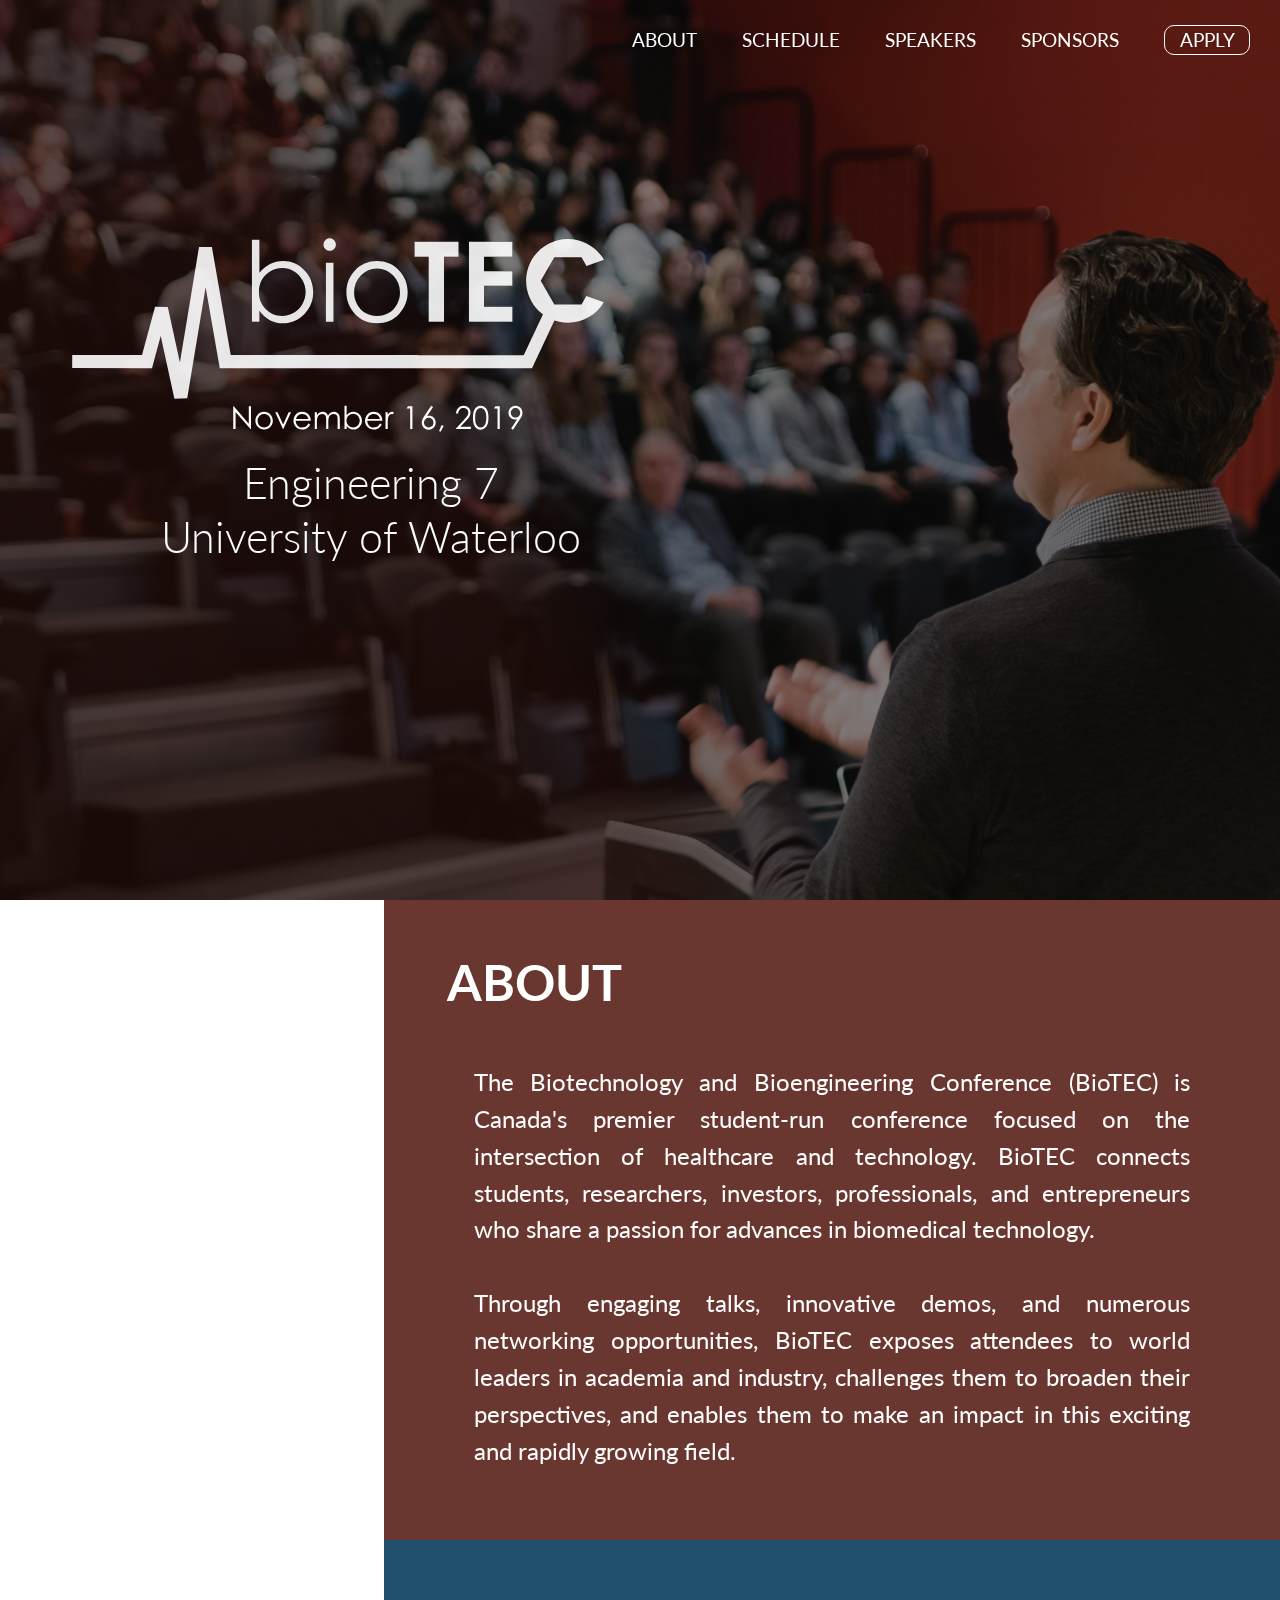
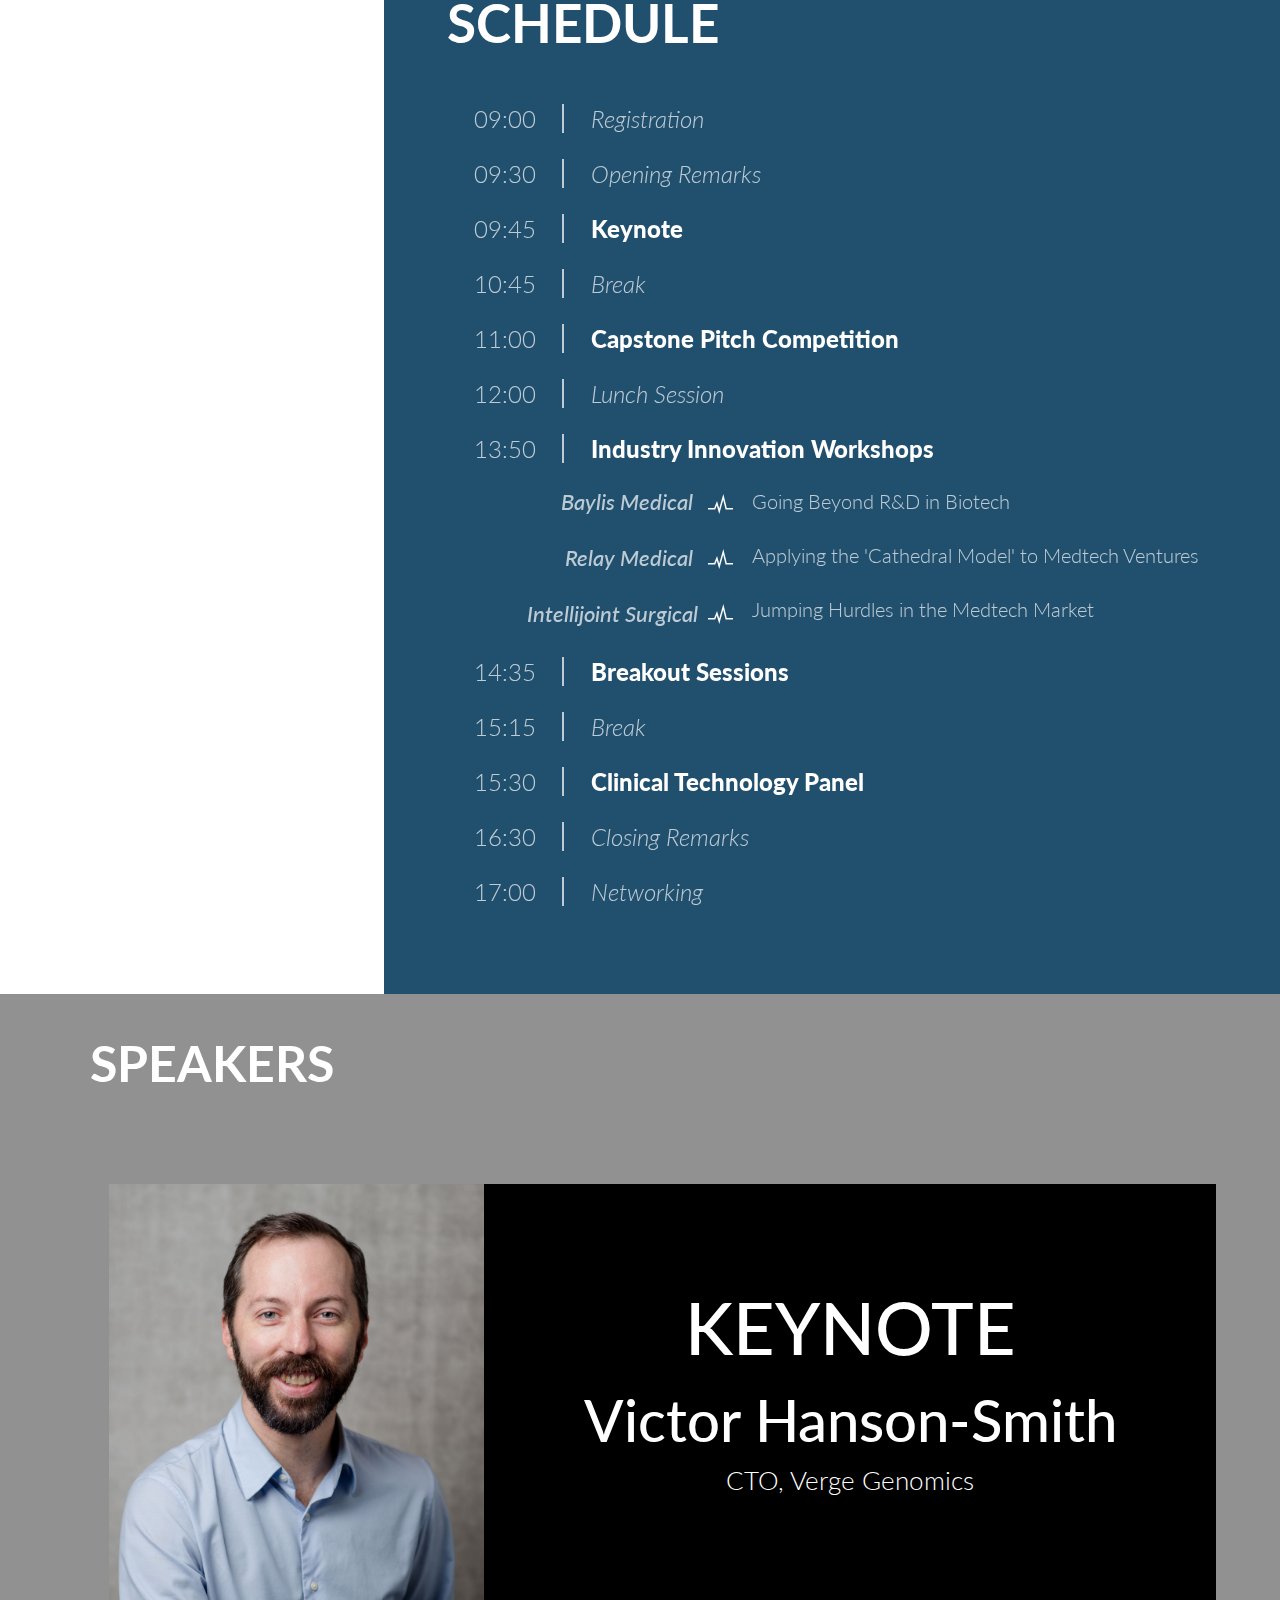
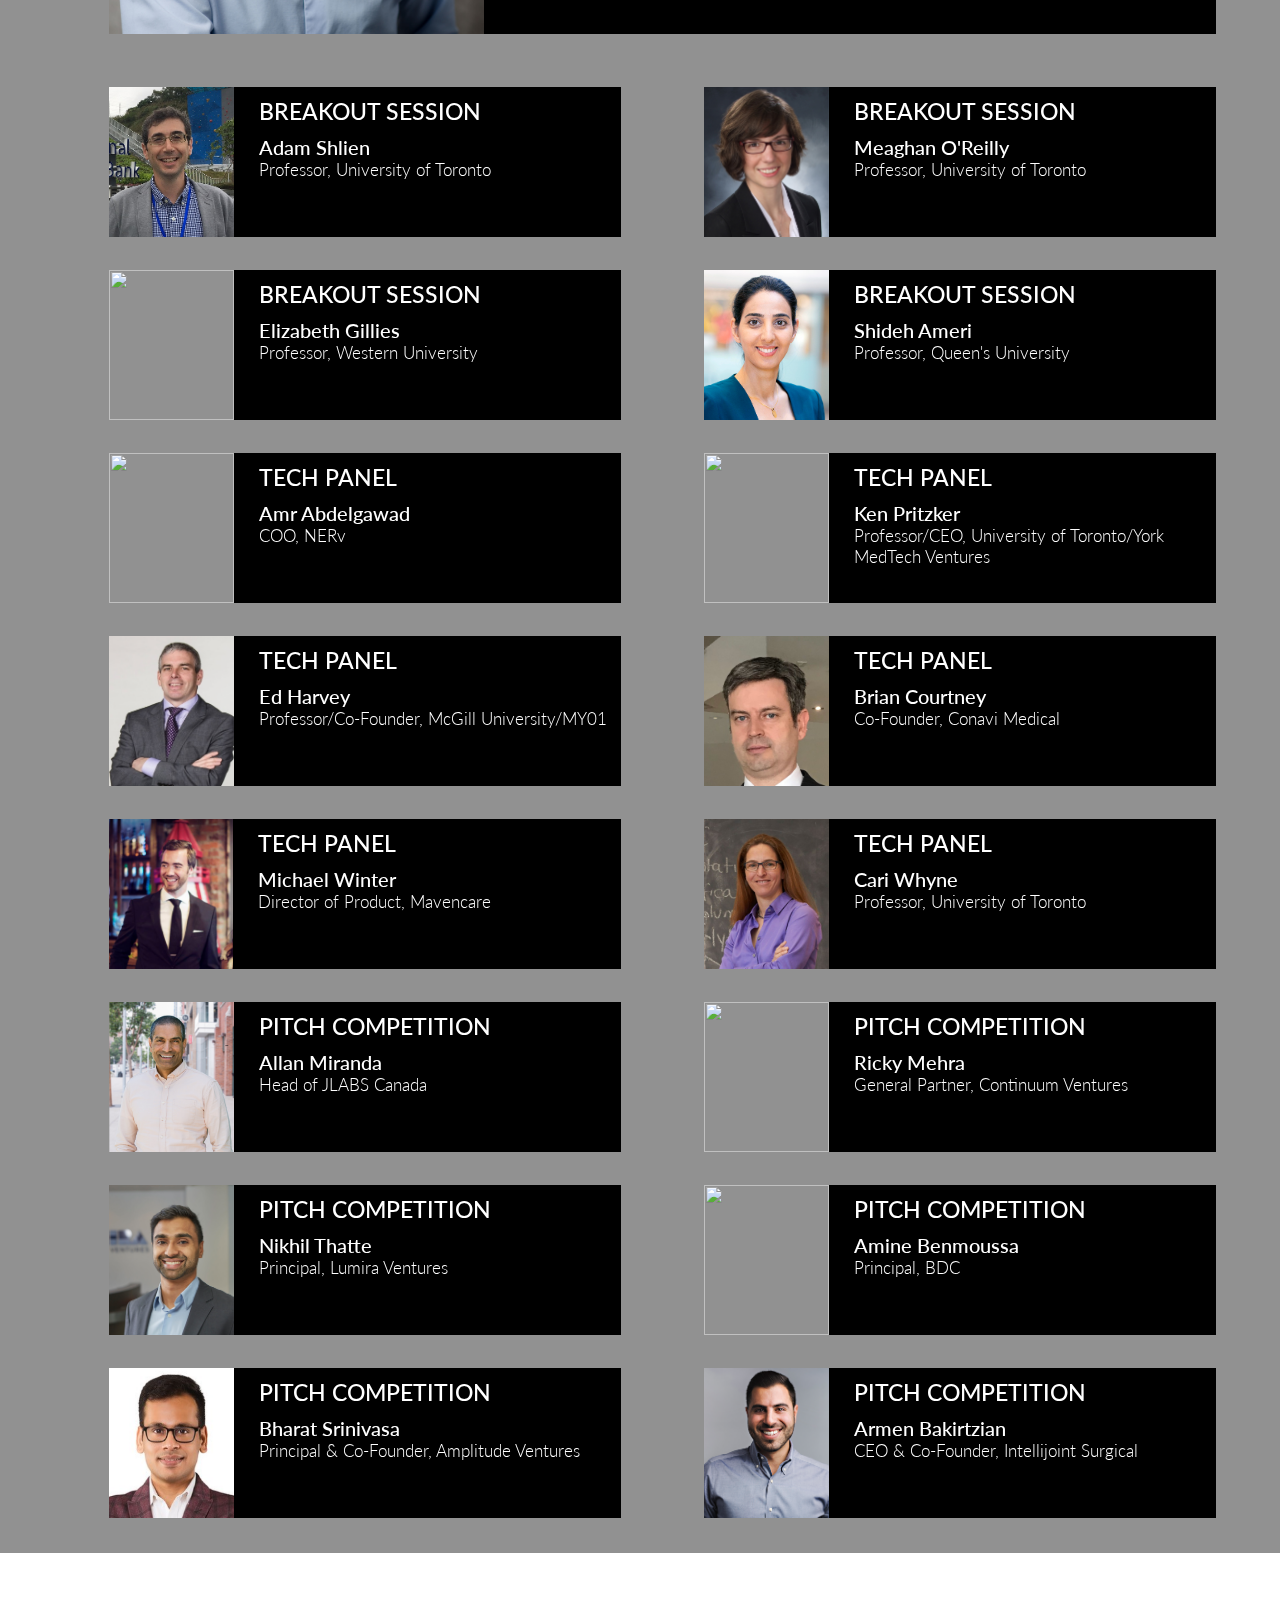
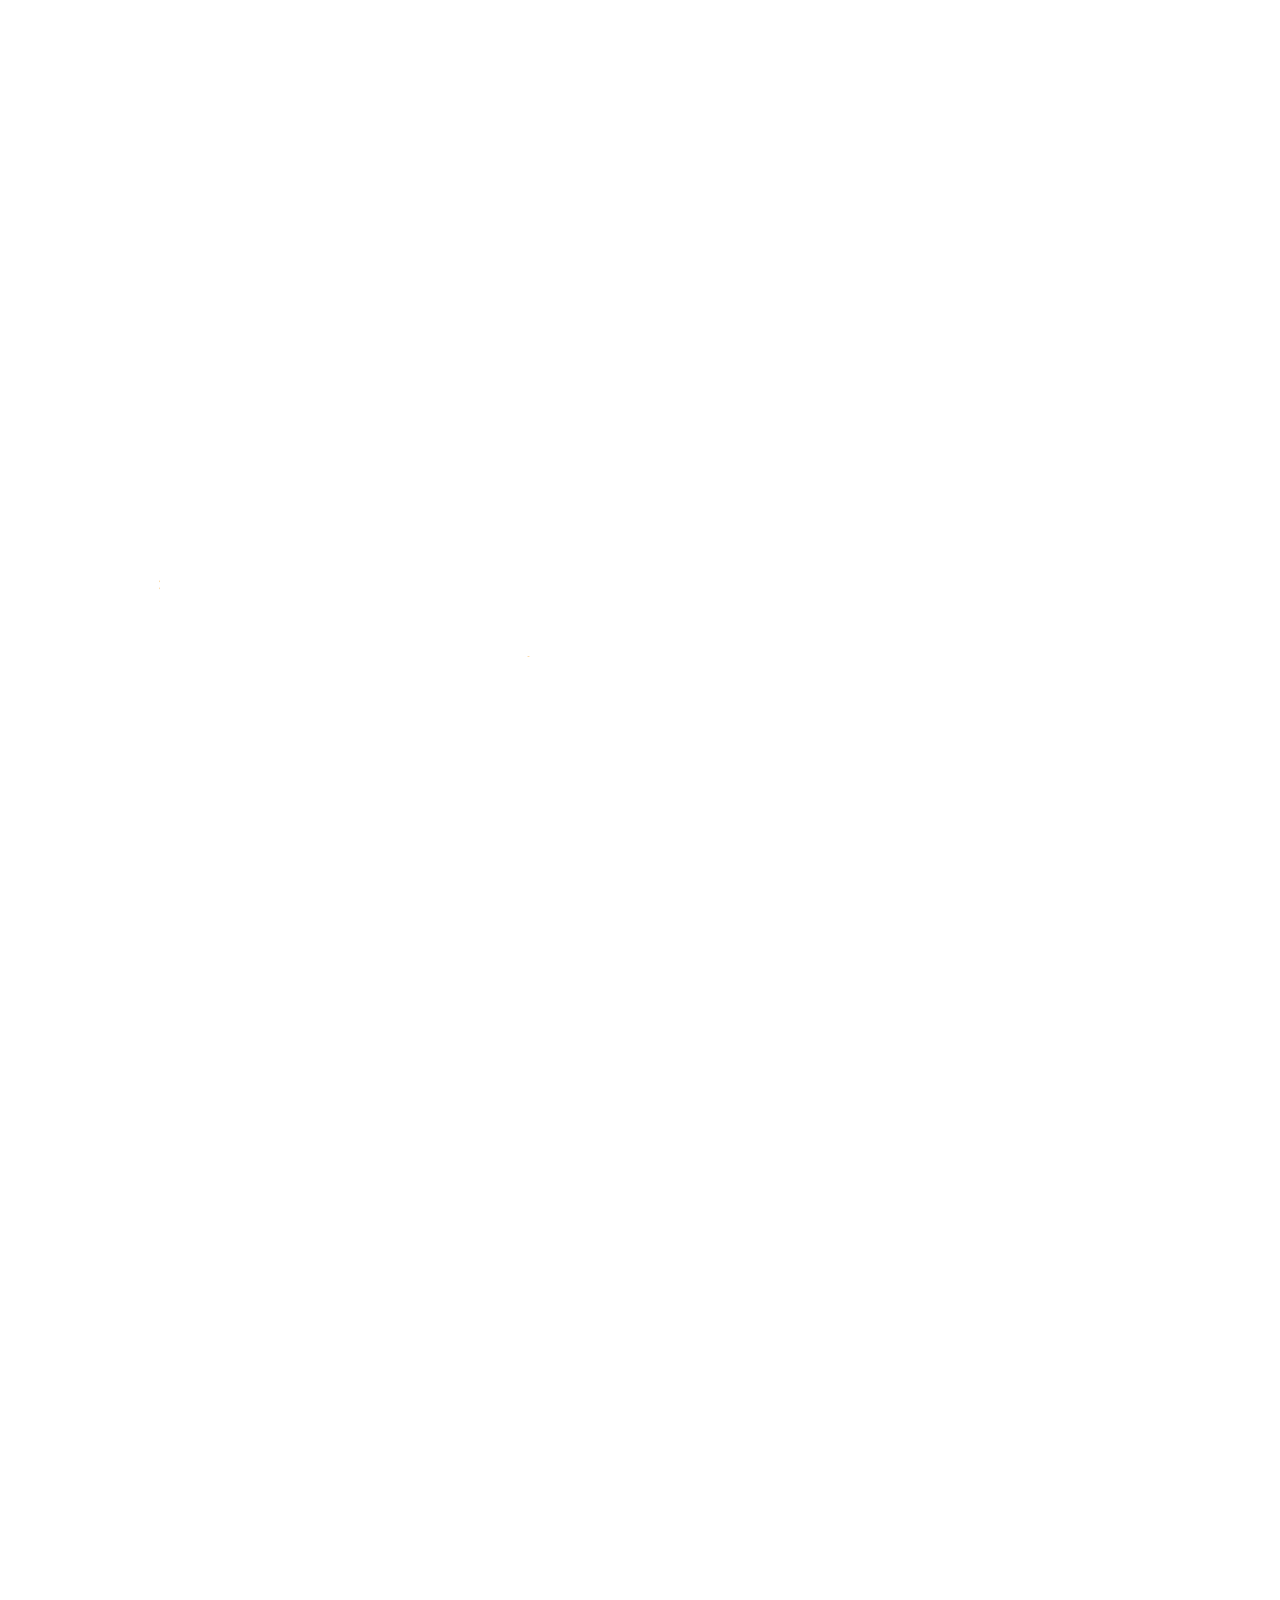
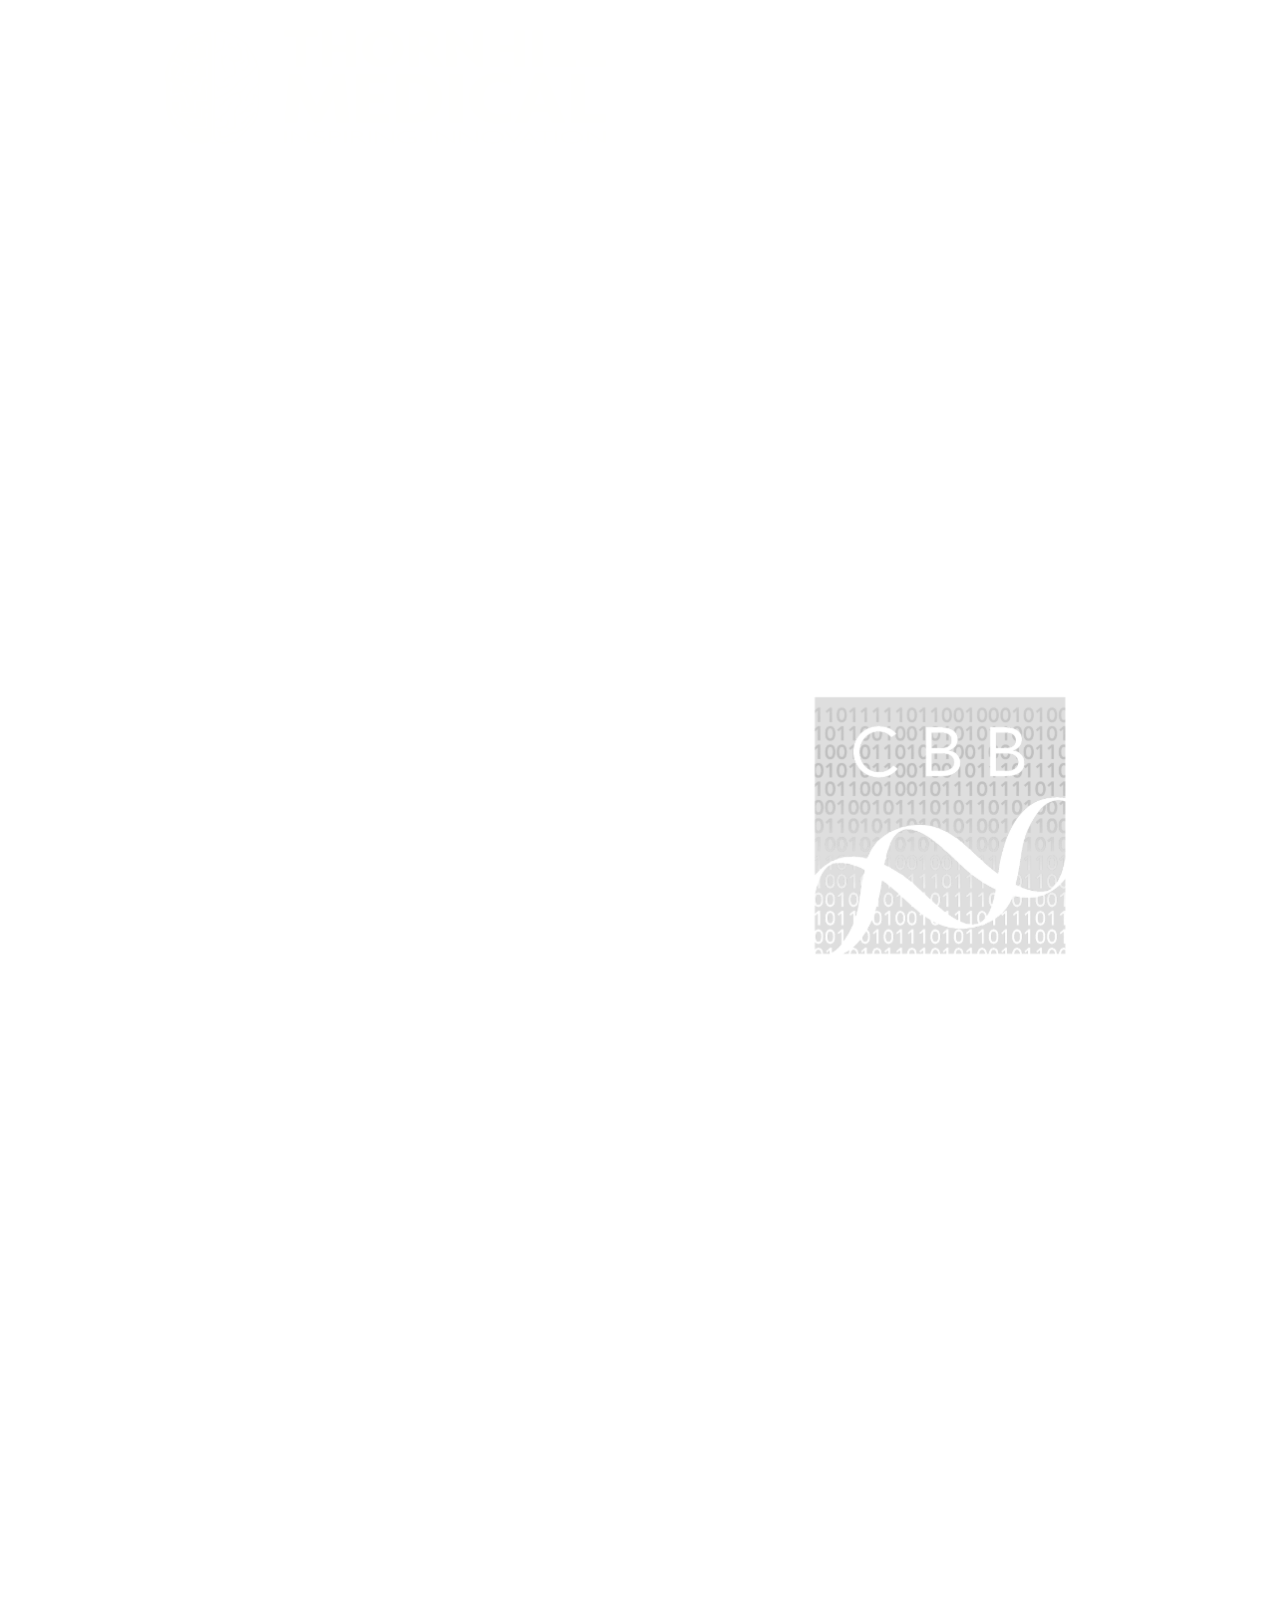
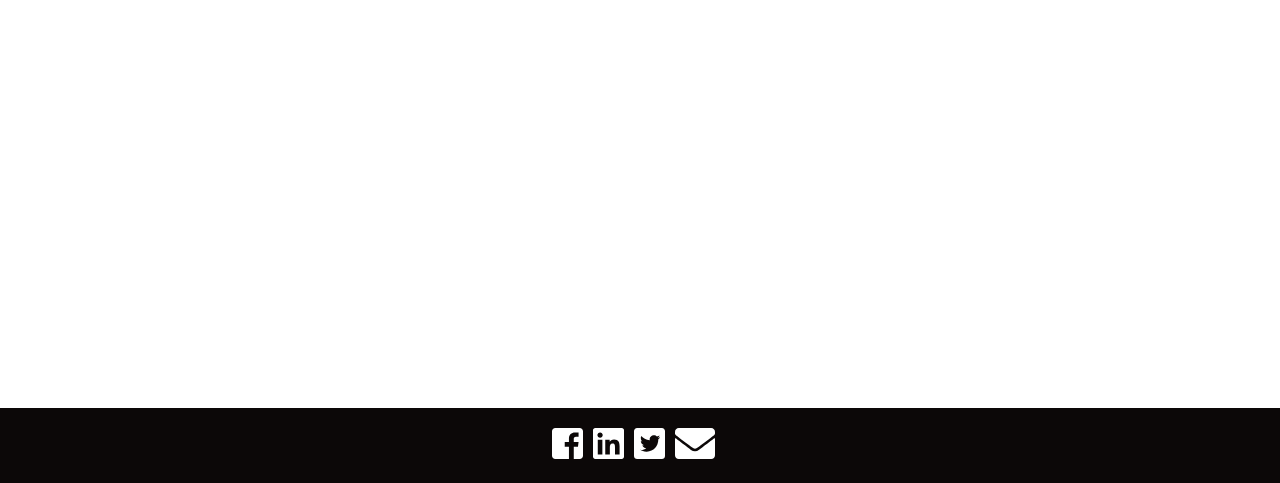
==== commit f10e65d4: "Add workshop blurbs" ====
--- a/index.html
+++ b/index.html
@@ -121,6 +121,25 @@
         <div class="schedule-subsection-line"> <div class="schedule-subsection-timeblock"> 11:00</div> <div class = "schedule-subsection-titleblock-high-impact" id = "PitchComp"> Capstone Pitch Competition </div> </div>
         <div class="schedule-subsection-line"> <div class="schedule-subsection-timeblock"> 12:00</div> <div class = "schedule-subsection-titleblock-low-impact" id = "Lunch"> Lunch Session </div> </div>
         <div class="schedule-subsection-line"> <div class="schedule-subsection-timeblock"> 13:50</div> <div class = "schedule-subsection-titleblock-high-impact" id = "Workshops"> Industry Innovation Workshops </div> </div>
+        <div class="workshop-blurb-wrapper">
+        	<div class="company-wrapper">
+        		<div class="company-name">Baylis Medical</div>
+        		<div class="company-name">Relay Medical</div>
+        		<div class="company-name">Intellijoint Surgical</div>
+        	</div>
+
+	        <div class="vector-wrapper">
+	        	<img class="vector" src="images/vector.svg" id="vector">
+	        	<img class="vector" src="images/vector.svg" id="vector">
+	        	<img class="vector" src="images/vector.svg" id="vector">
+	        </div>
+
+	        <div class="workshop-title-wrapper">
+	        	<div class="workshop-title" id="baylisTitle">Going Beyond R&D in Biotech</div>
+	        	<div class="workshop-title" id="relayTitle">Applying the "Cathedral Model" to Medtech Ventures</div>
+	        	<div class="workshop-title" id="intelliTitle">Jumping Hurdles in the Medtech Market</div>
+	        </div>
+        </div>
         <div class="schedule-subsection-line"> <div class="schedule-subsection-timeblock"> 14:35</div> <div class = "schedule-subsection-titleblock-high-impact" id = "Breakouts"> Breakout Sessions </div> </div>
         <div class="schedule-subsection-line"> <div class="schedule-subsection-timeblock"> 15:15</div> <div class = "schedule-subsection-titleblock-low-impact">Break </div> </div>
         <div class="schedule-subsection-line"> <div class="schedule-subsection-timeblock"> 15:30</div> <div class = "schedule-subsection-titleblock-high-impact" id = "Panel"> Clinical Technology Panel </div> </div>
--- a/ScheduleStyle.css
+++ b/ScheduleStyle.css
@@ -53,6 +53,62 @@
   color: #FFFFFF;
 }
 
+.workshop-blurb-wrapper{
+  width: 100%;
+  padding-right: 10%;
+  display: flex;
+  justify-content: flex-end;
+}
+
+.company-wrapper{
+  display: flex;
+  flex-direction: column;
+}
+
+.company-name{
+  font-family: Lato;
+  font-style: italic;
+  font-weight: 500; 
+  color: rgba(255, 255, 255, 0.7);
+  font-size: 0.75em;
+
+  margin-bottom: 30px;
+  text-align: right;
+  white-space: nowrap;
+  padding-right: 3%;
+}
+
+.vector-wrapper{
+  display: flex;
+  flex-direction: column;
+}
+
+.vector{
+  height: 40px;
+  width: 45px;
+  padding-left: 10px;
+  padding-right: 10px; 
+  margin-bottom: 20px;
+  margin-top: -5px;
+}
+
+.workshop-title-wrapper{
+  display: flex;
+  flex-direction: column;
+
+}
+
+.workshop-title{
+  font-family: Lato;
+  font-weight: 300; 
+  color: rgba(255, 255, 255, 0.7);
+  font-size: 0.70em;
+  padding-right: 2%;
+  margin-bottom: 30px;
+  padding-left: 2%;
+  white-space: nowrap;
+}
+
 .schedule-subsection-titleblock-low-impact {
   padding-left: 3%;
   margin-bottom: 20px;
--- a/OverallStyle.css
+++ b/OverallStyle.css
@@ -100,7 +100,15 @@
 		font-size: 1.25em;
 	}
 
-
+	.workshop-blurb-wrapper{
+		padding-right: 0;
+		padding-left: 12.5%;
+		justify-content: flex-start;
+	}
+
+	.vector{
+		margin-bottom: 15px;
+	}
 	
 	.support-box-top{
 		margin-top: 5%;
@@ -223,6 +231,18 @@
 		display: block;
 	}
 
+	.workshop-blurb-wrapper{
+		padding-left: 10%;
+	}
+
+	.vector{
+		margin-bottom: 12.5px;
+	}
+
+	.company-name{
+		text-align: left;
+	}
+
 	.location{
 		font-size: 1.05em;
 	}
@@ -433,6 +453,14 @@
 		height: 42px;
 	}
 
+	.workshop-blurb-wrapper{
+		padding-left: 15%;
+	}
+
+	.vector{
+		margin-bottom: 10px;
+	}
+
 	.speaker-role{
 		font-size: 0.875em;
 		padding-bottom: 15px;
@@ -455,7 +483,15 @@
 	.schedule-subsection-line{
 		height: 40px;
 	}
-	
+
+	.workshop-blurb-wrapper{
+		padding-left: 3%;
+	}
+	
+	.vector{
+		margin-bottom: 7.5px;
+	}
+
 	.support-box-top{
 		margin-top: 7%;
 	}
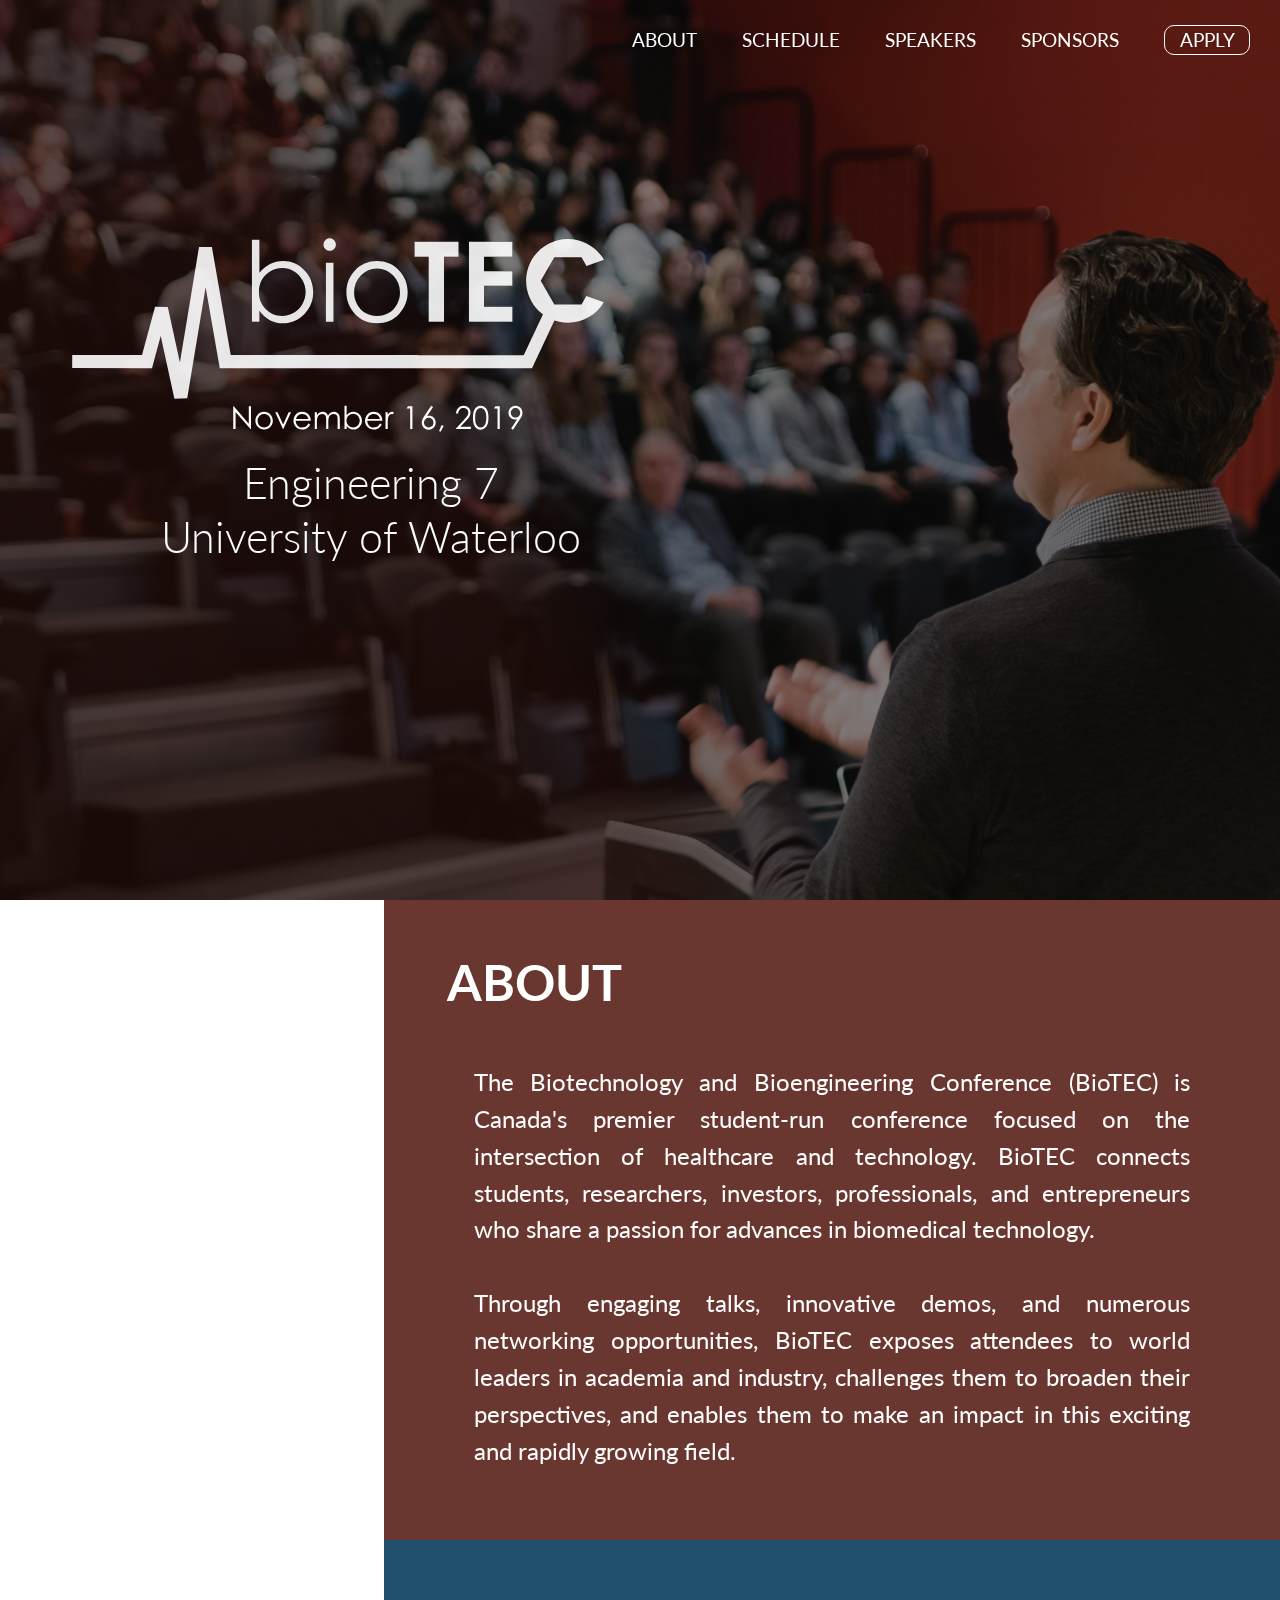
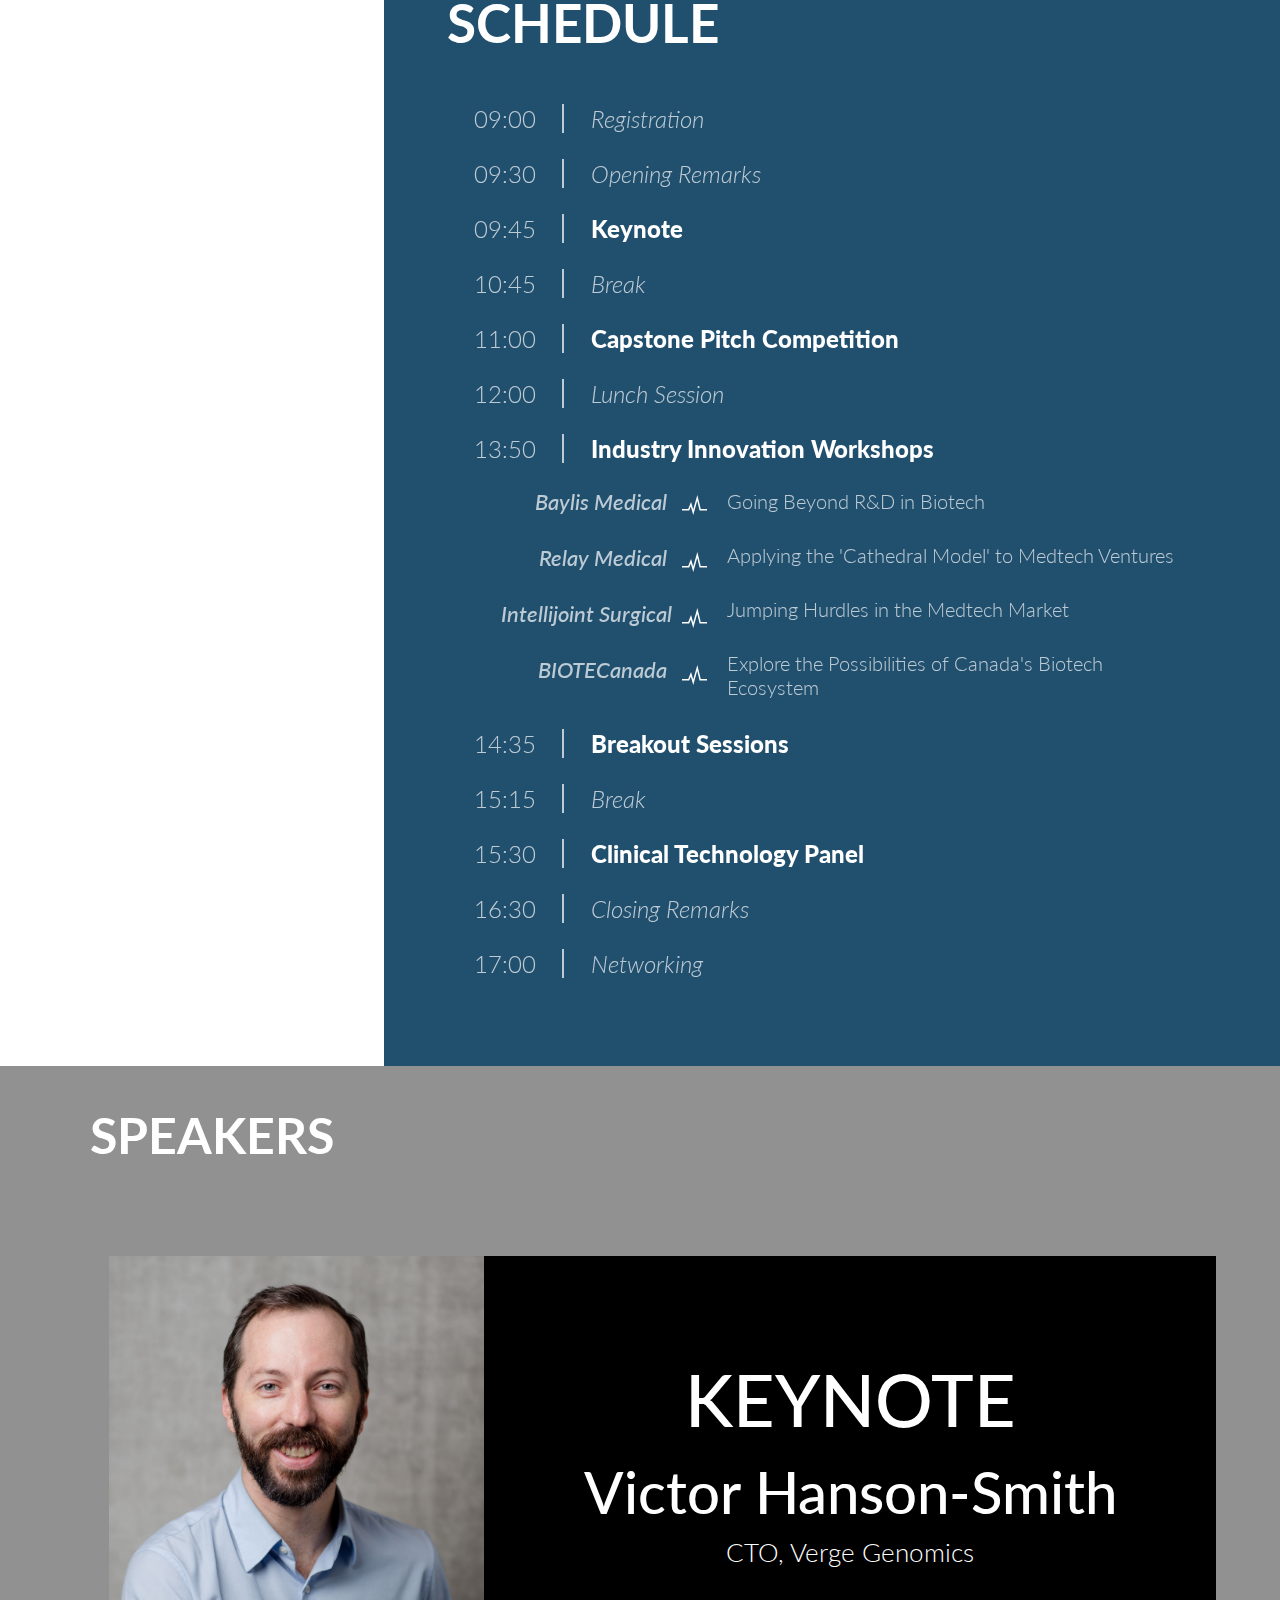
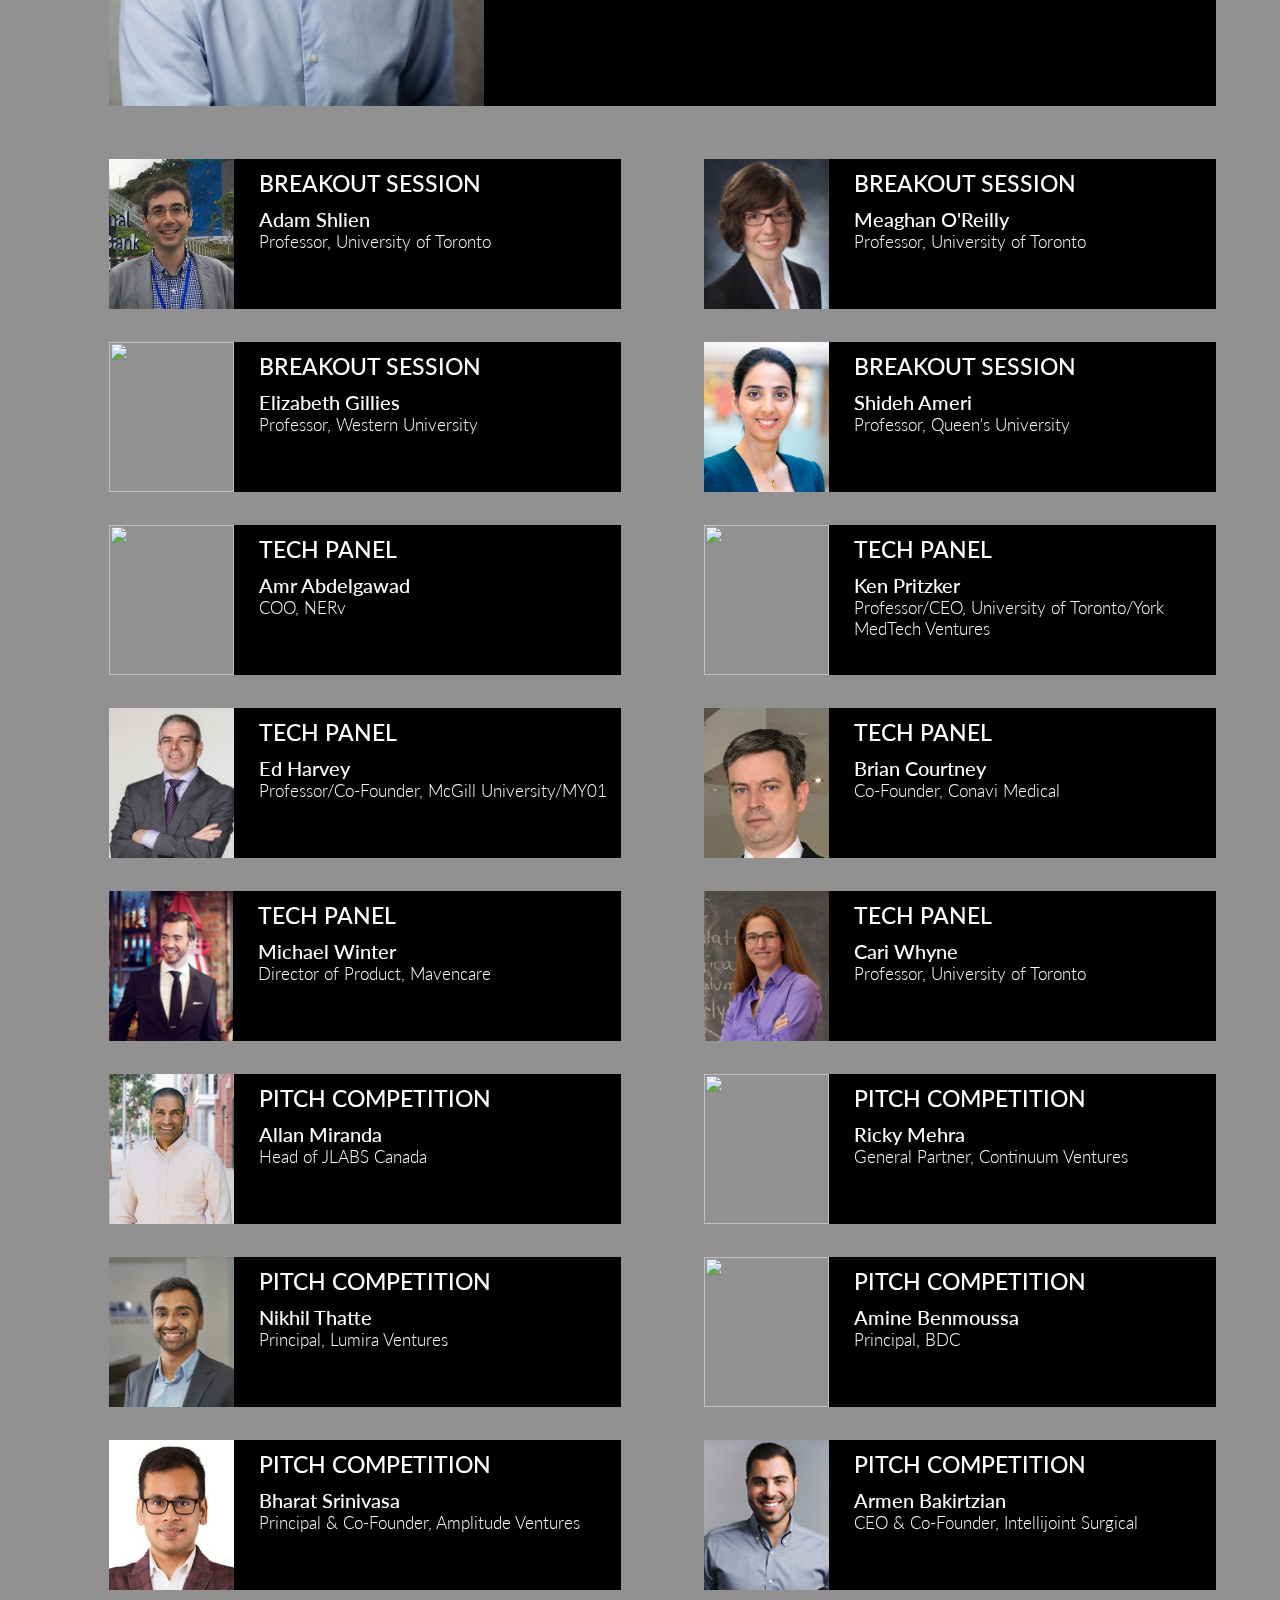
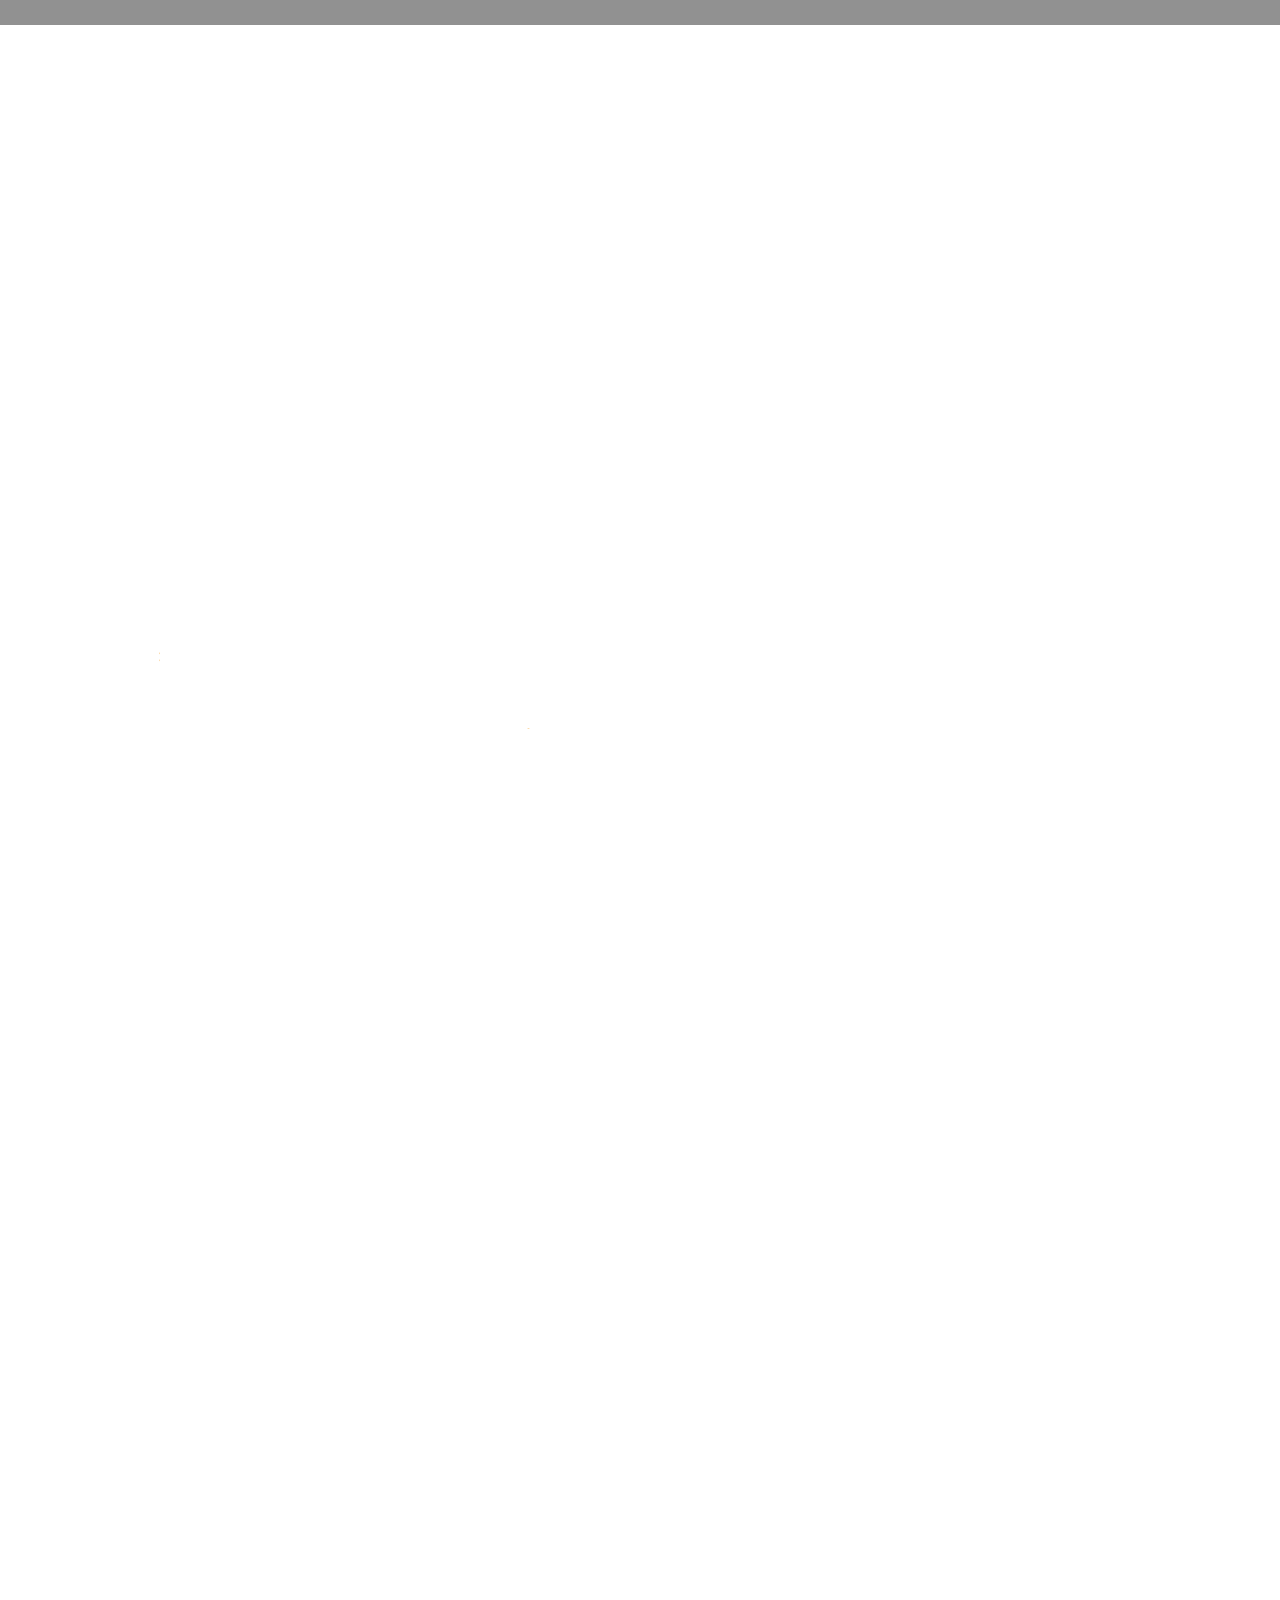
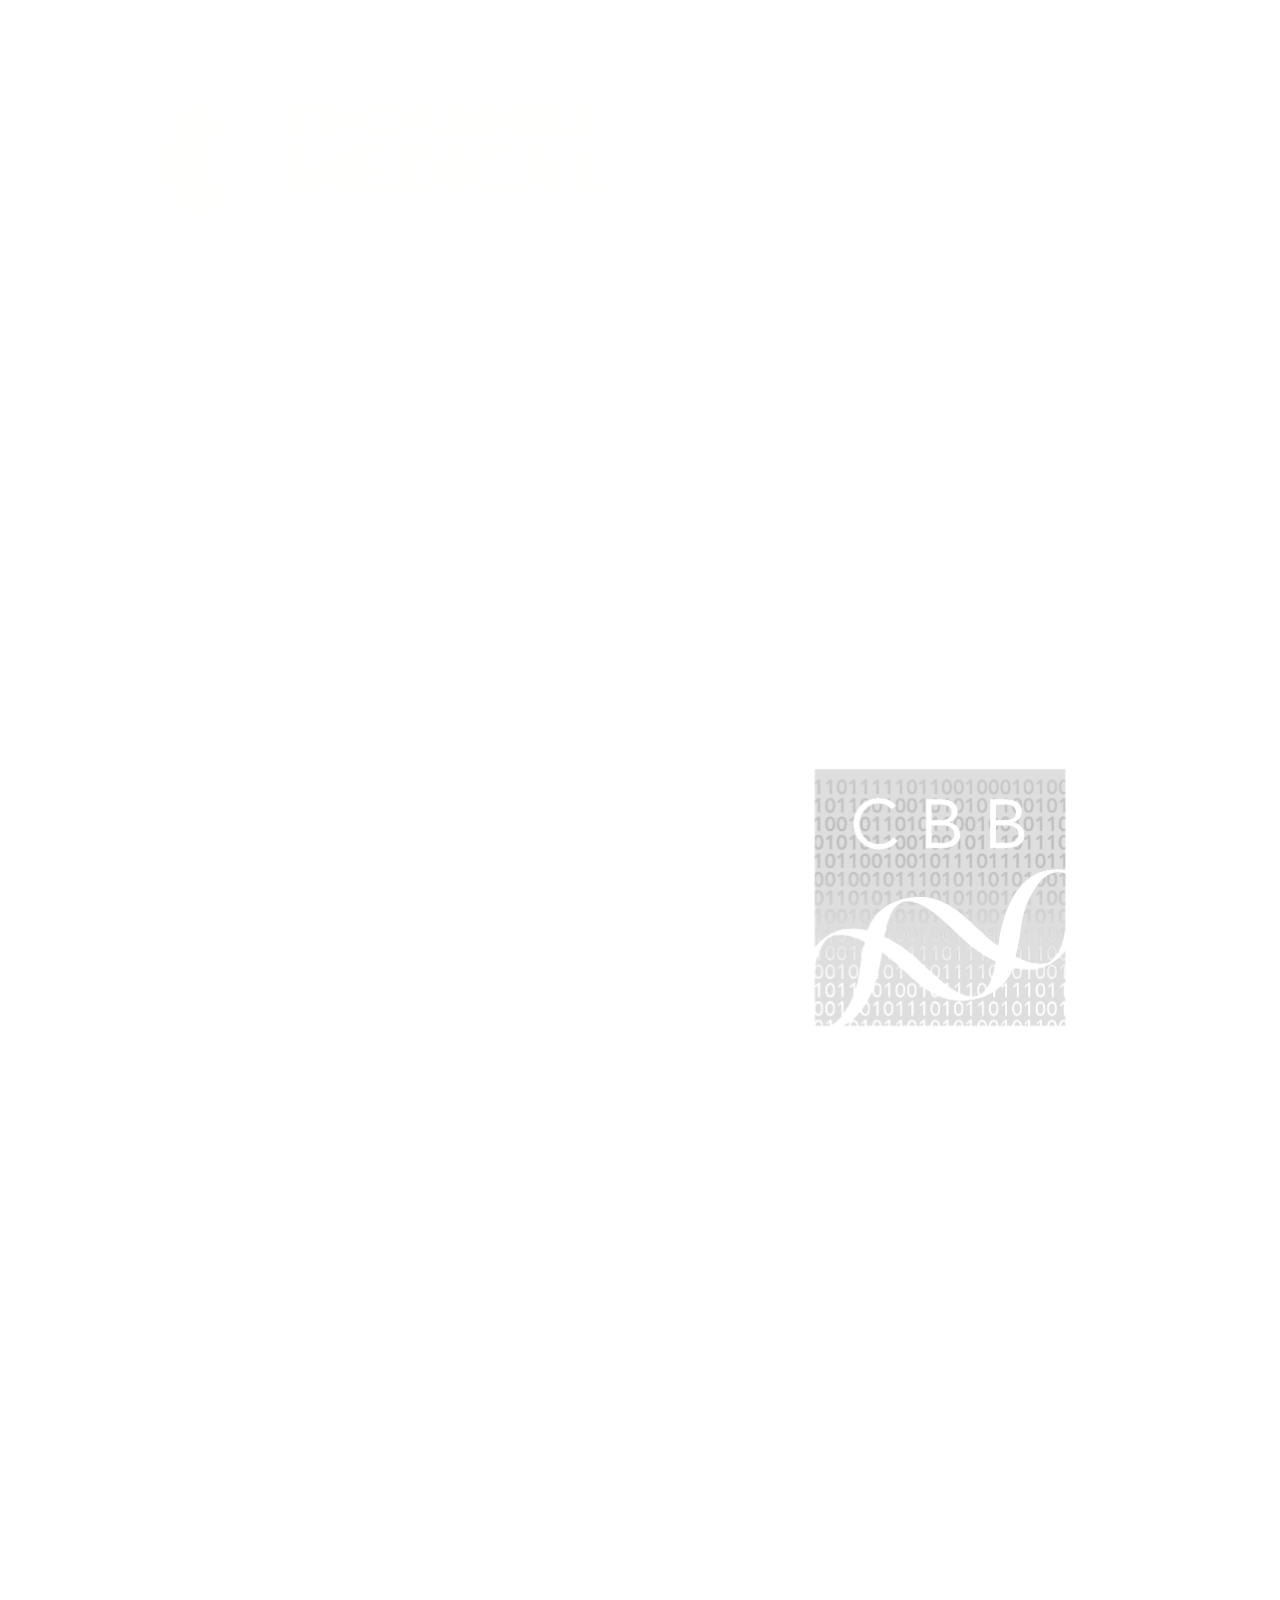
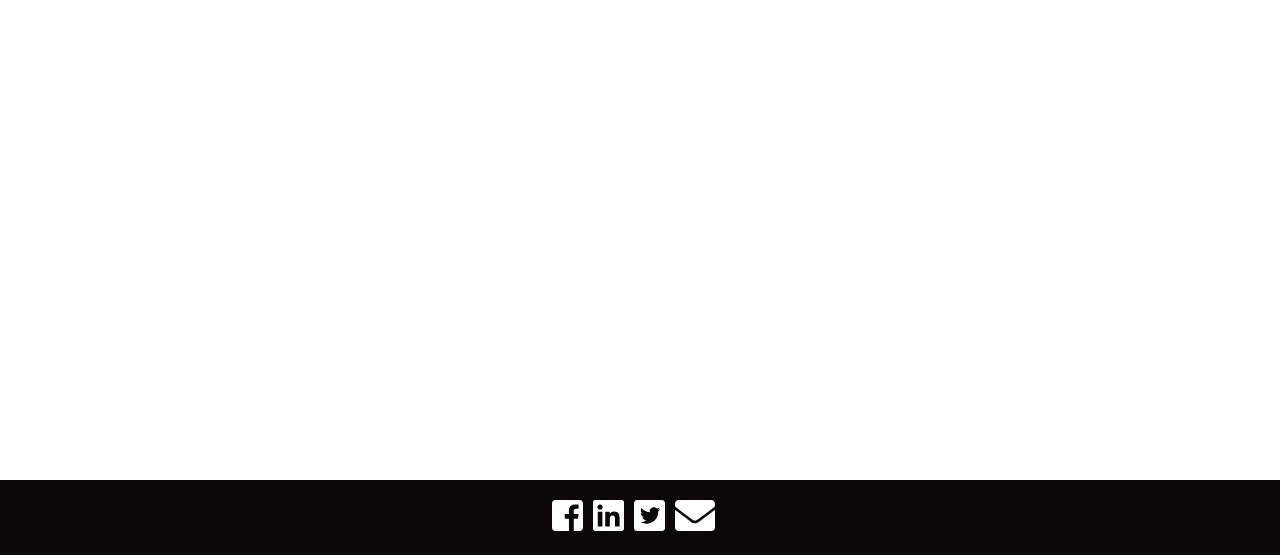
==== commit bf2c2762: "Added Biotecanada workshop" ====
--- a/index.html
+++ b/index.html
@@ -126,18 +126,21 @@
         		<div class="company-name">Baylis Medical</div>
         		<div class="company-name">Relay Medical</div>
         		<div class="company-name">Intellijoint Surgical</div>
+        		<div class="company-name">BIOTECanada</div>
         	</div>
 
 	        <div class="vector-wrapper">
 	        	<img class="vector" src="images/vector.svg" id="vector">
 	        	<img class="vector" src="images/vector.svg" id="vector">
 	        	<img class="vector" src="images/vector.svg" id="vector">
+	        	<img class="vector" src="images/vector.svg" id="vector">
 	        </div>
 
 	        <div class="workshop-title-wrapper">
 	        	<div class="workshop-title" id="baylisTitle">Going Beyond R&D in Biotech</div>
 	        	<div class="workshop-title" id="relayTitle">Applying the "Cathedral Model" to Medtech Ventures</div>
 	        	<div class="workshop-title" id="intelliTitle">Jumping Hurdles in the Medtech Market</div>
+	        	<div class="workshop-title" id="biotecTitle">Explore the Possibilities of Canada's Biotech Ecosystem</div>
 	        </div>
         </div>
         <div class="schedule-subsection-line"> <div class="schedule-subsection-timeblock"> 14:35</div> <div class = "schedule-subsection-titleblock-high-impact" id = "Breakouts"> Breakout Sessions </div> </div>
--- a/ScheduleStyle.css
+++ b/ScheduleStyle.css
@@ -89,7 +89,7 @@
   padding-left: 10px;
   padding-right: 10px; 
   margin-bottom: 20px;
-  margin-top: -5px;
+  margin-top: -3.5px;
 }
 
 .workshop-title-wrapper{
@@ -106,7 +106,7 @@
   padding-right: 2%;
   margin-bottom: 30px;
   padding-left: 2%;
-  white-space: nowrap;
+  
 }
 
 .schedule-subsection-titleblock-low-impact {
--- a/OverallStyle.css
+++ b/OverallStyle.css
@@ -102,12 +102,16 @@
 
 	.workshop-blurb-wrapper{
 		padding-right: 0;
-		padding-left: 12.5%;
+		padding-left: 7.5%;
 		justify-content: flex-start;
 	}
 
 	.vector{
 		margin-bottom: 15px;
+	}
+
+	.workshop-title{
+		margin-bottom: 32.5px;
 	}
 	
 	.support-box-top{
@@ -237,6 +241,7 @@
 
 	.vector{
 		margin-bottom: 12.5px;
+		
 	}
 
 	.company-name{
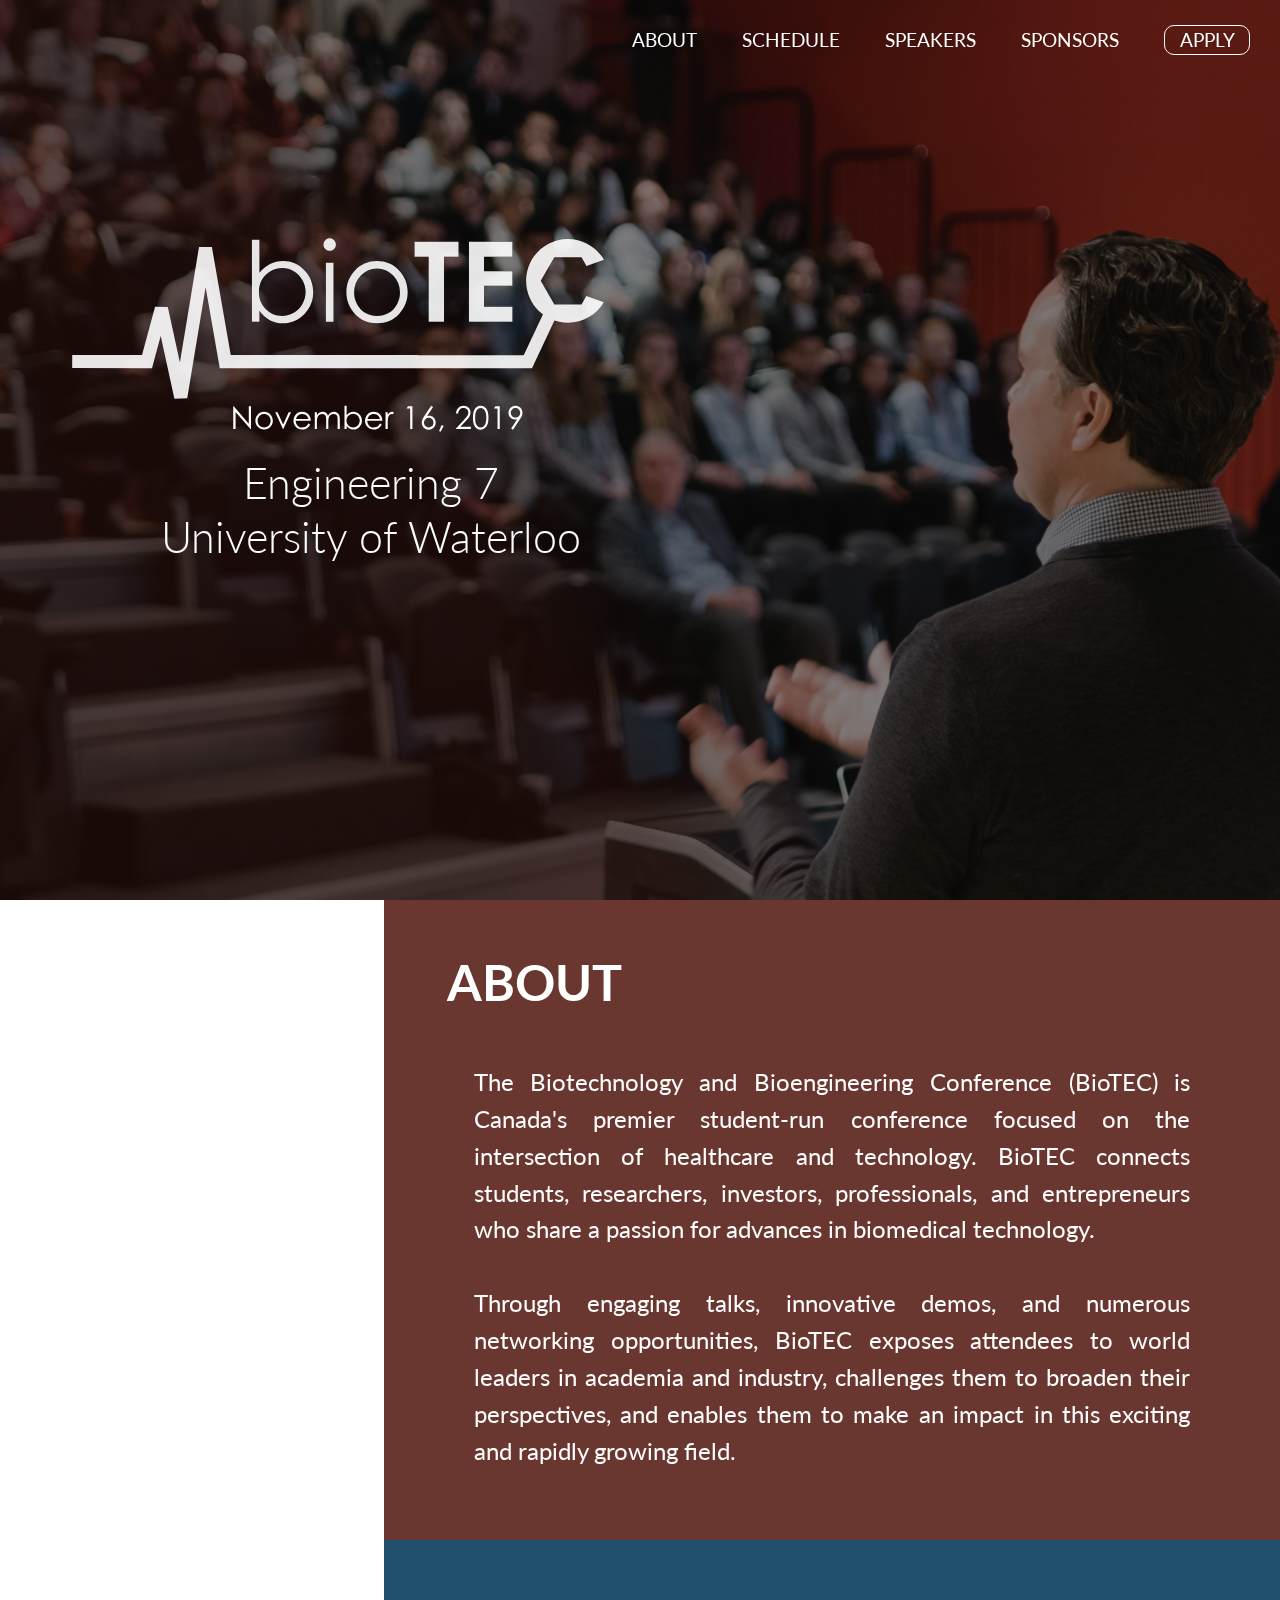
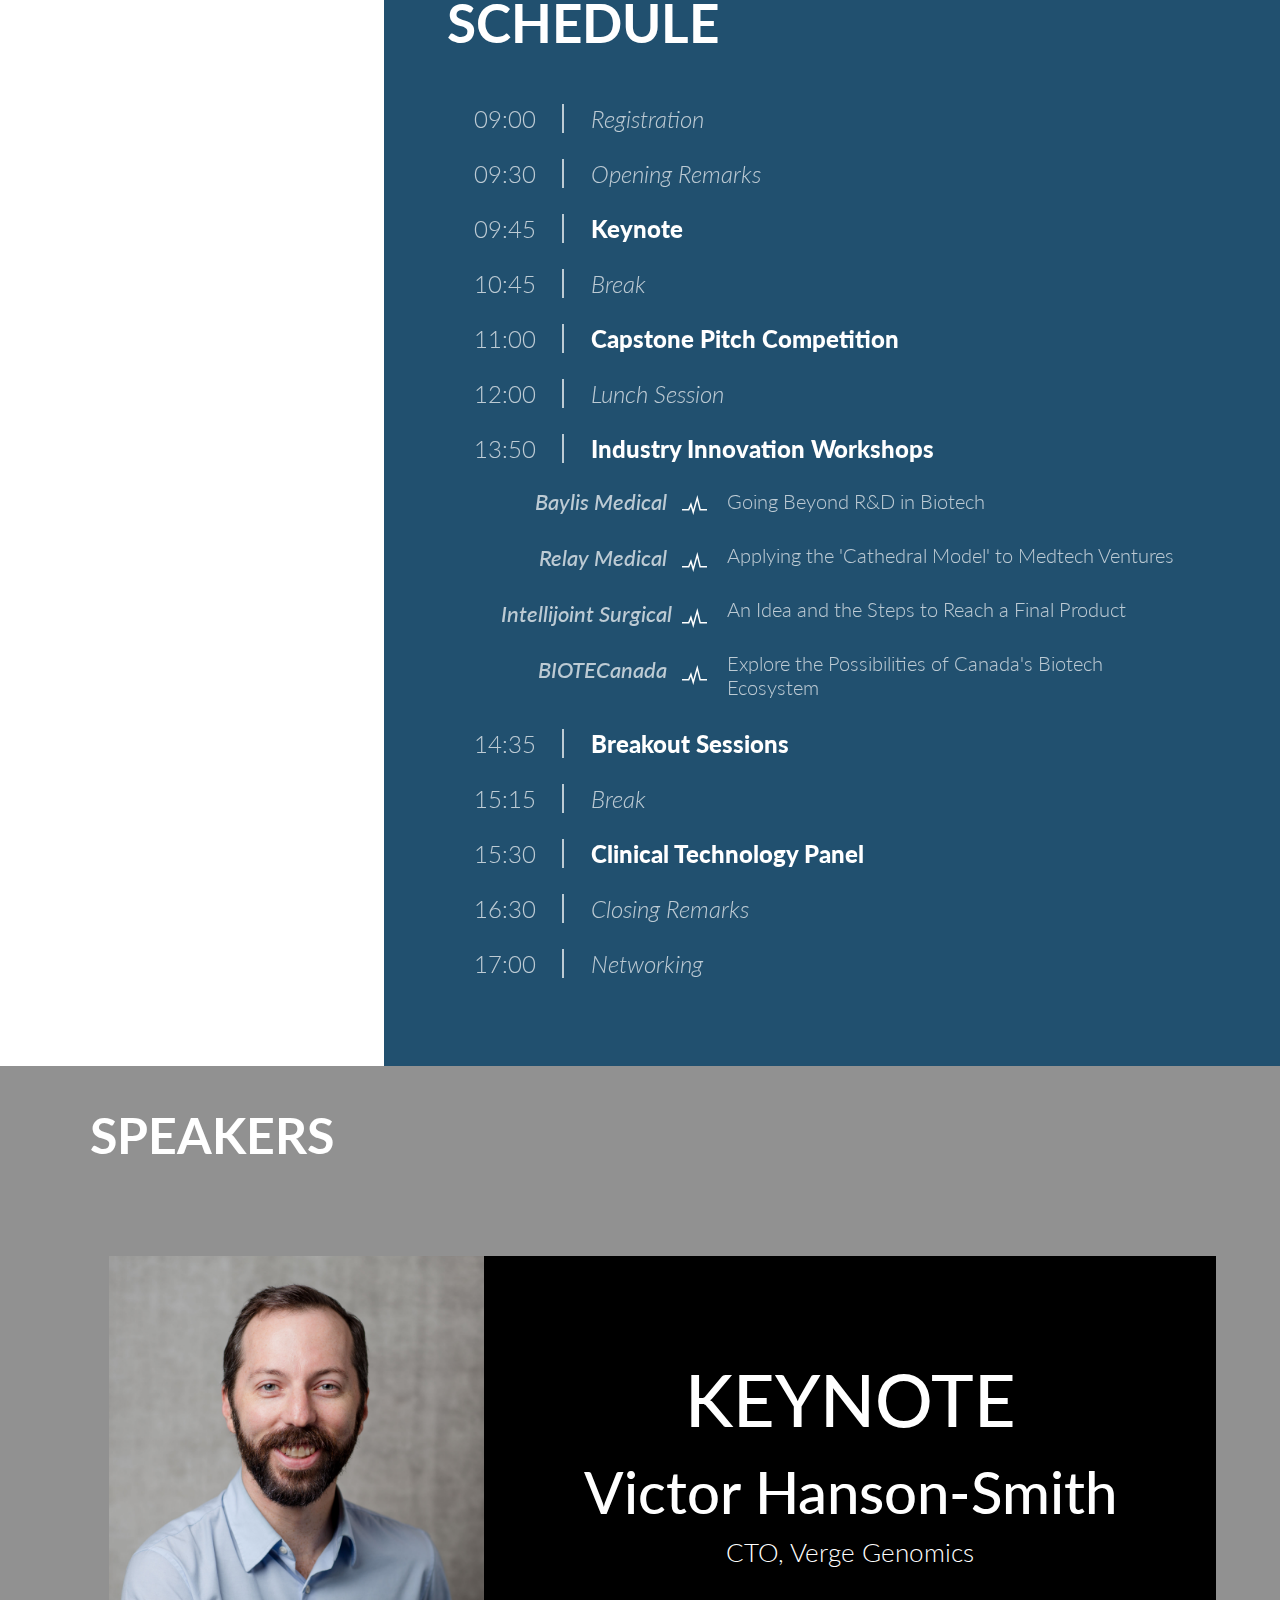
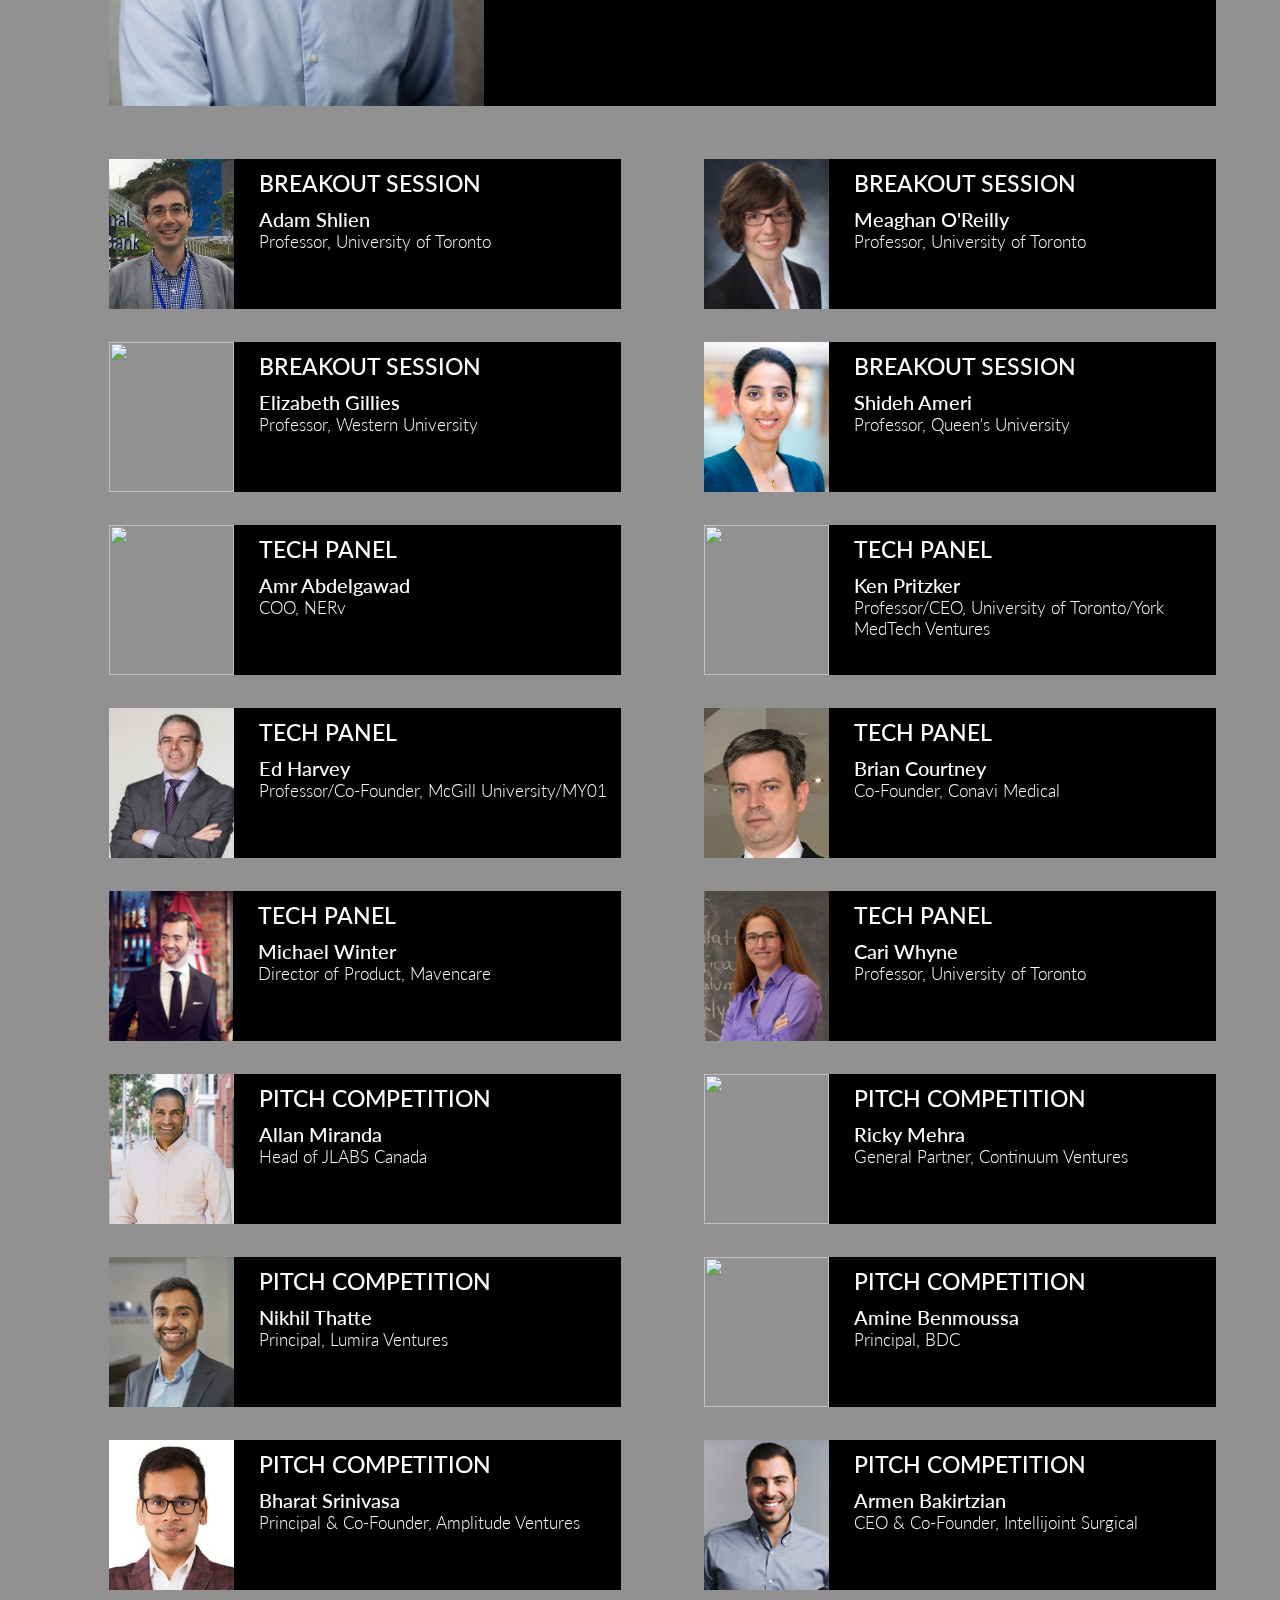
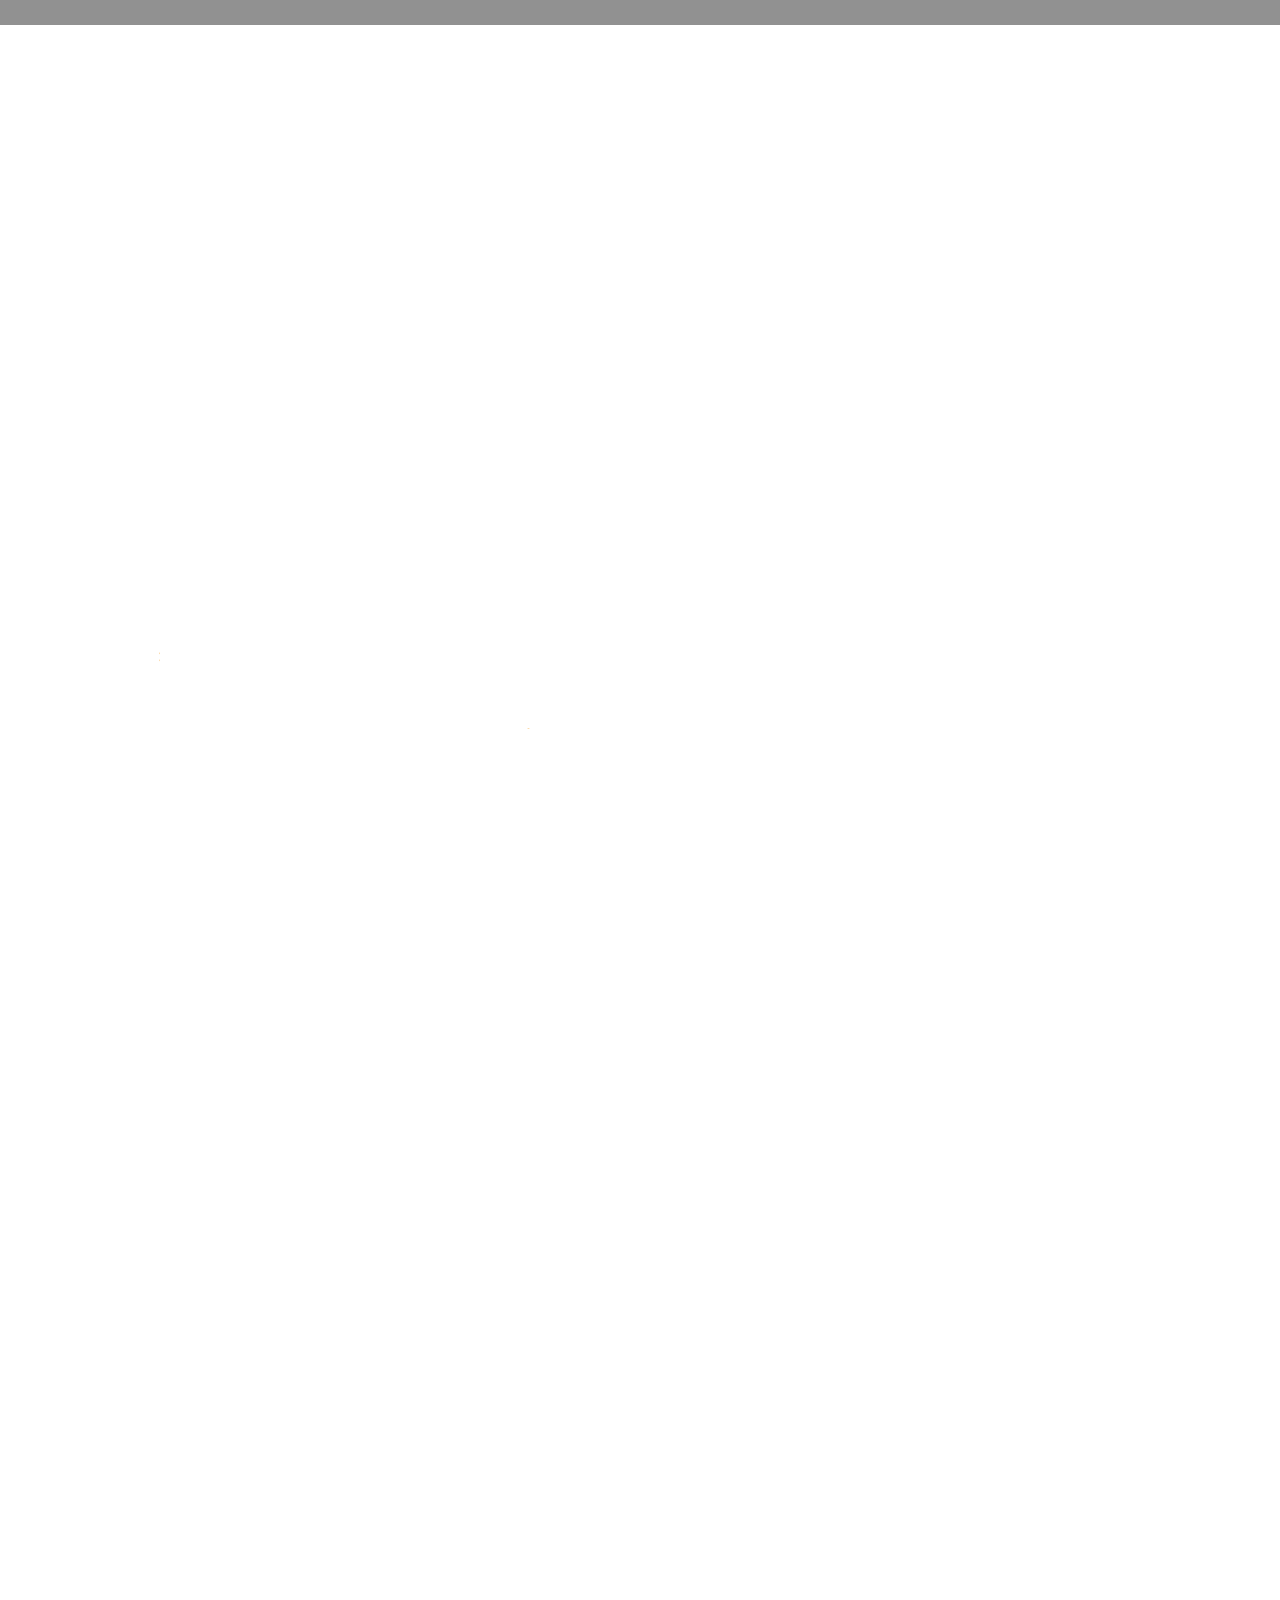
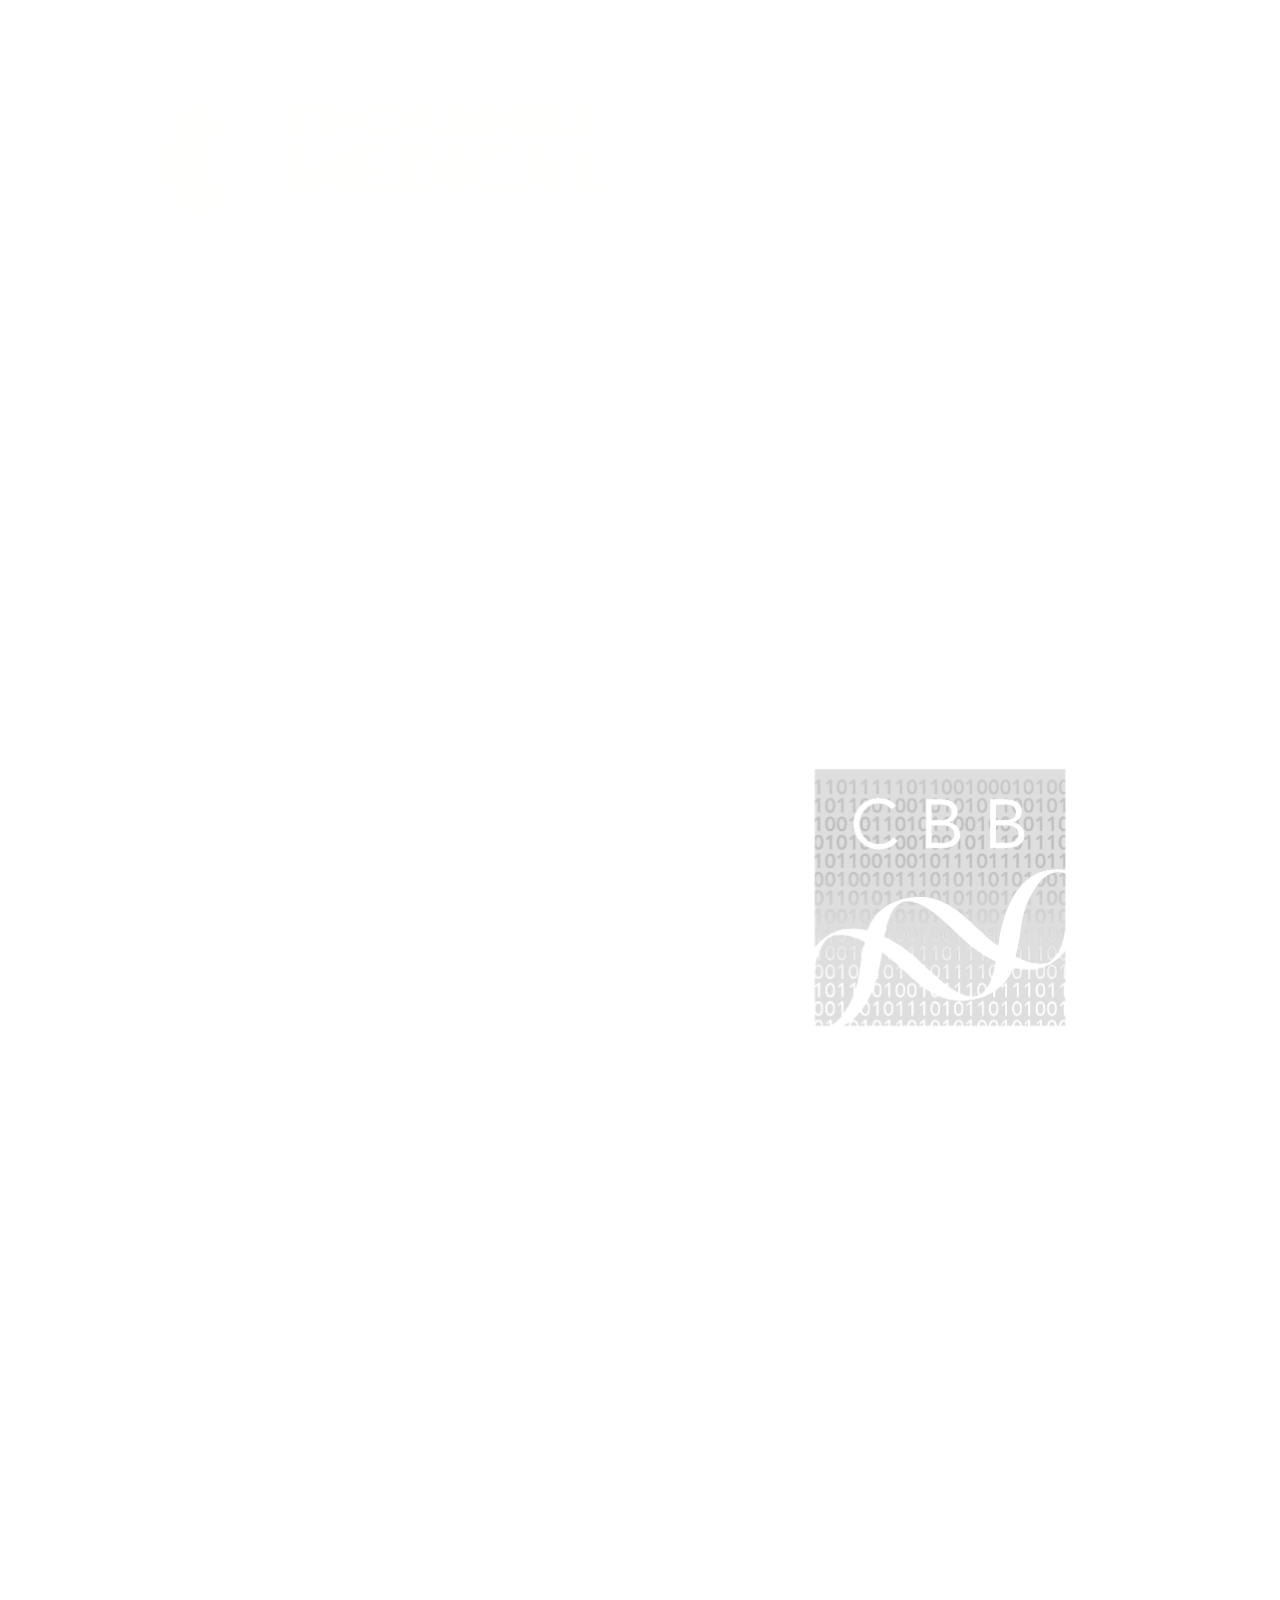
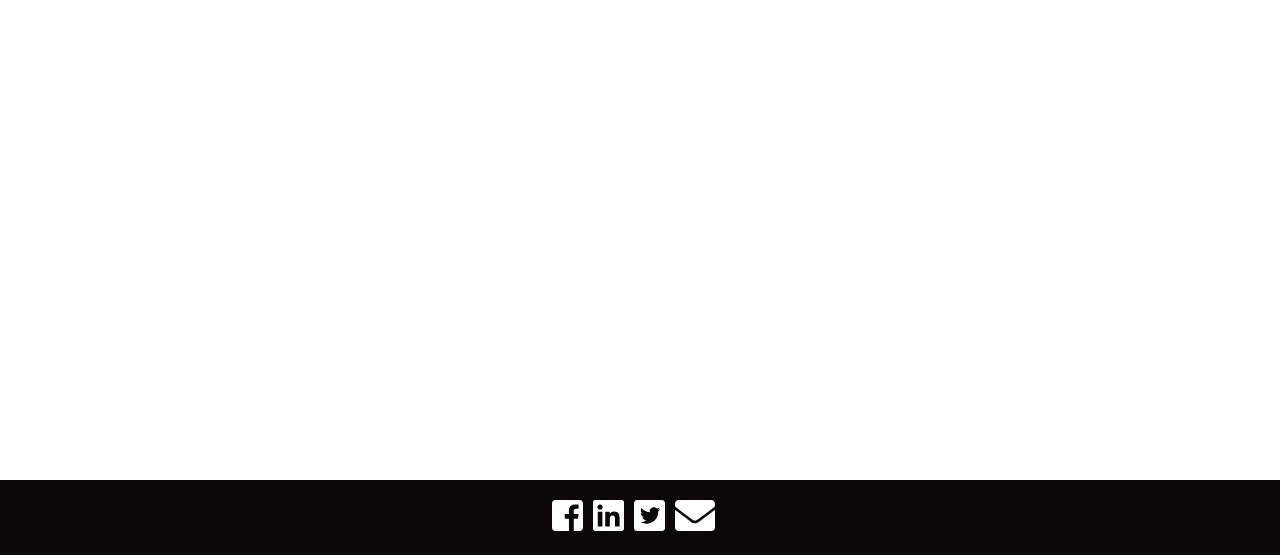
==== commit 84867166: "Merge pull request #12 from uwbiotec/Develop" ====
--- a/index.html
+++ b/index.html
@@ -139,7 +139,7 @@
 	        <div class="workshop-title-wrapper">
 	        	<div class="workshop-title" id="baylisTitle">Going Beyond R&D in Biotech</div>
 	        	<div class="workshop-title" id="relayTitle">Applying the "Cathedral Model" to Medtech Ventures</div>
-	        	<div class="workshop-title" id="intelliTitle">Jumping Hurdles in the Medtech Market</div>
+	        	<div class="workshop-title" id="intelliTitle">An Idea and the Steps to Reach a Final Product</div>
 	        	<div class="workshop-title" id="biotecTitle">Explore the Possibilities of Canada's Biotech Ecosystem</div>
 	        </div>
         </div>
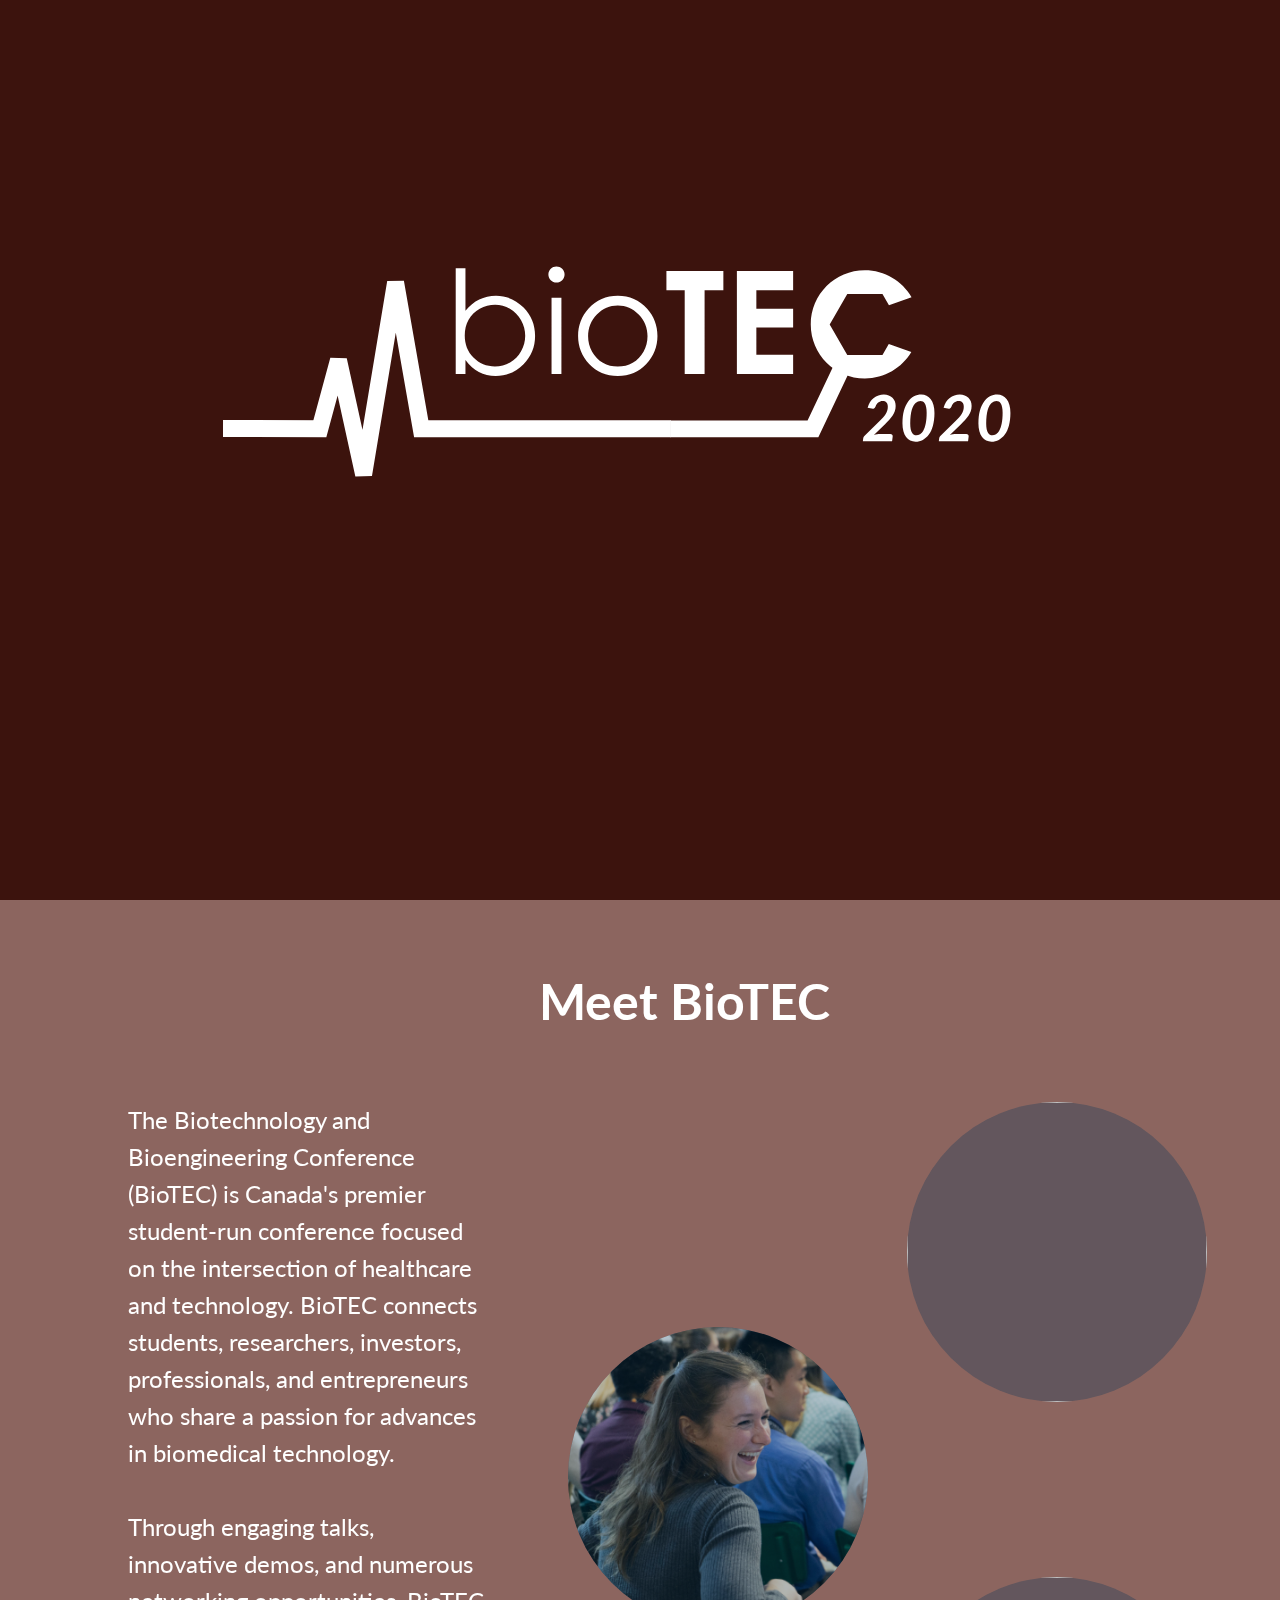
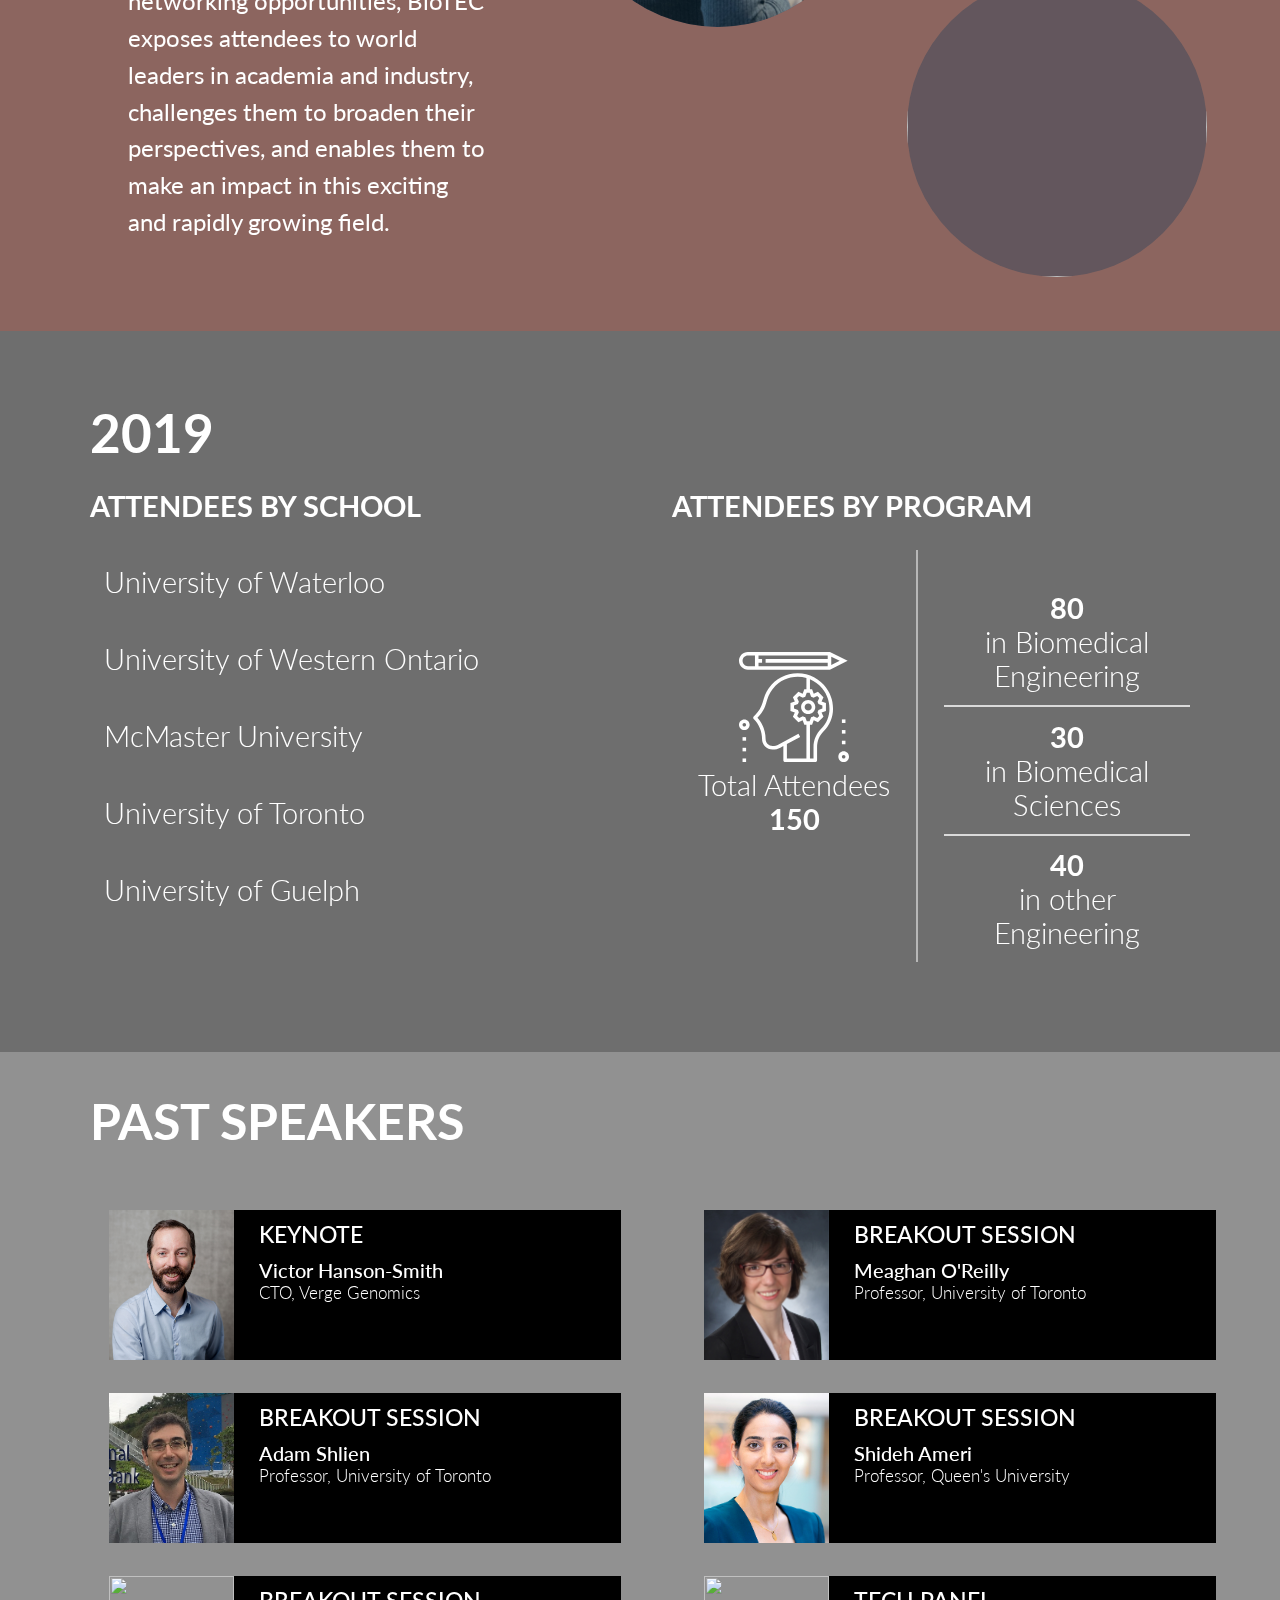
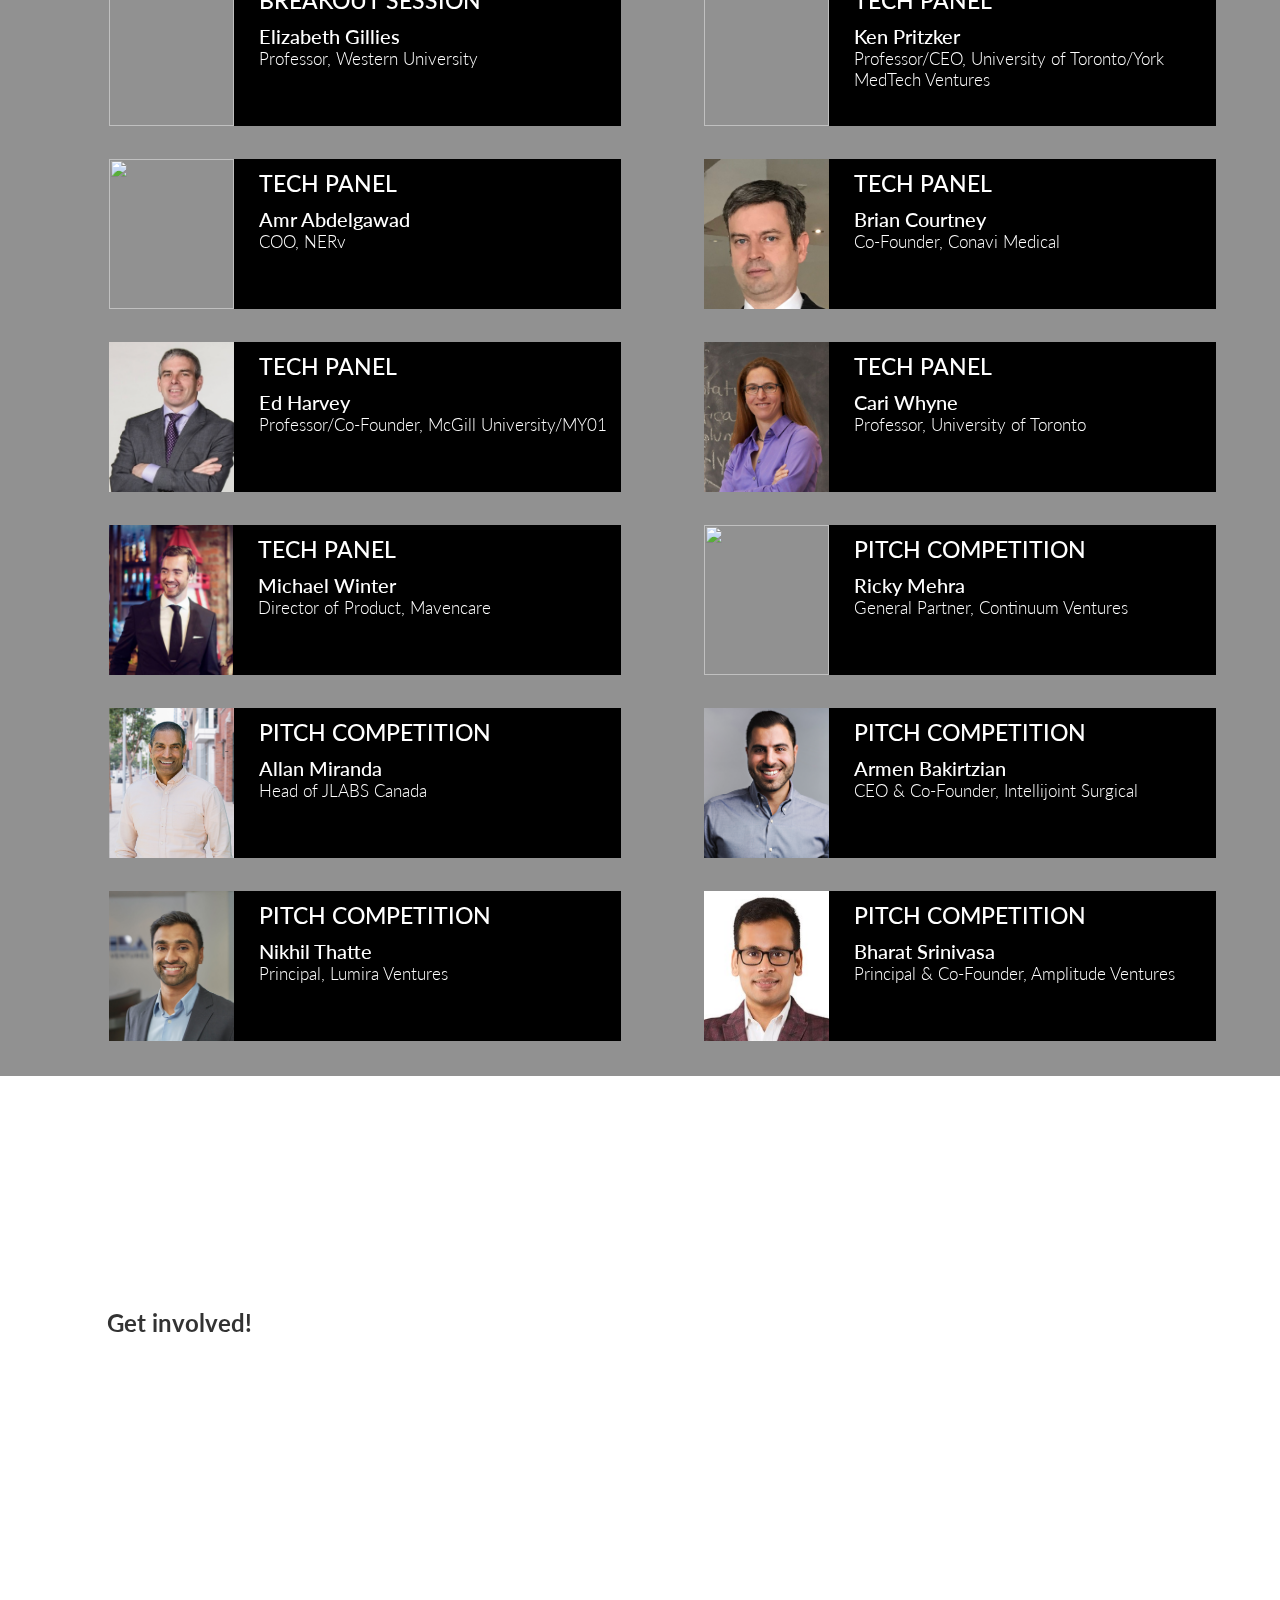
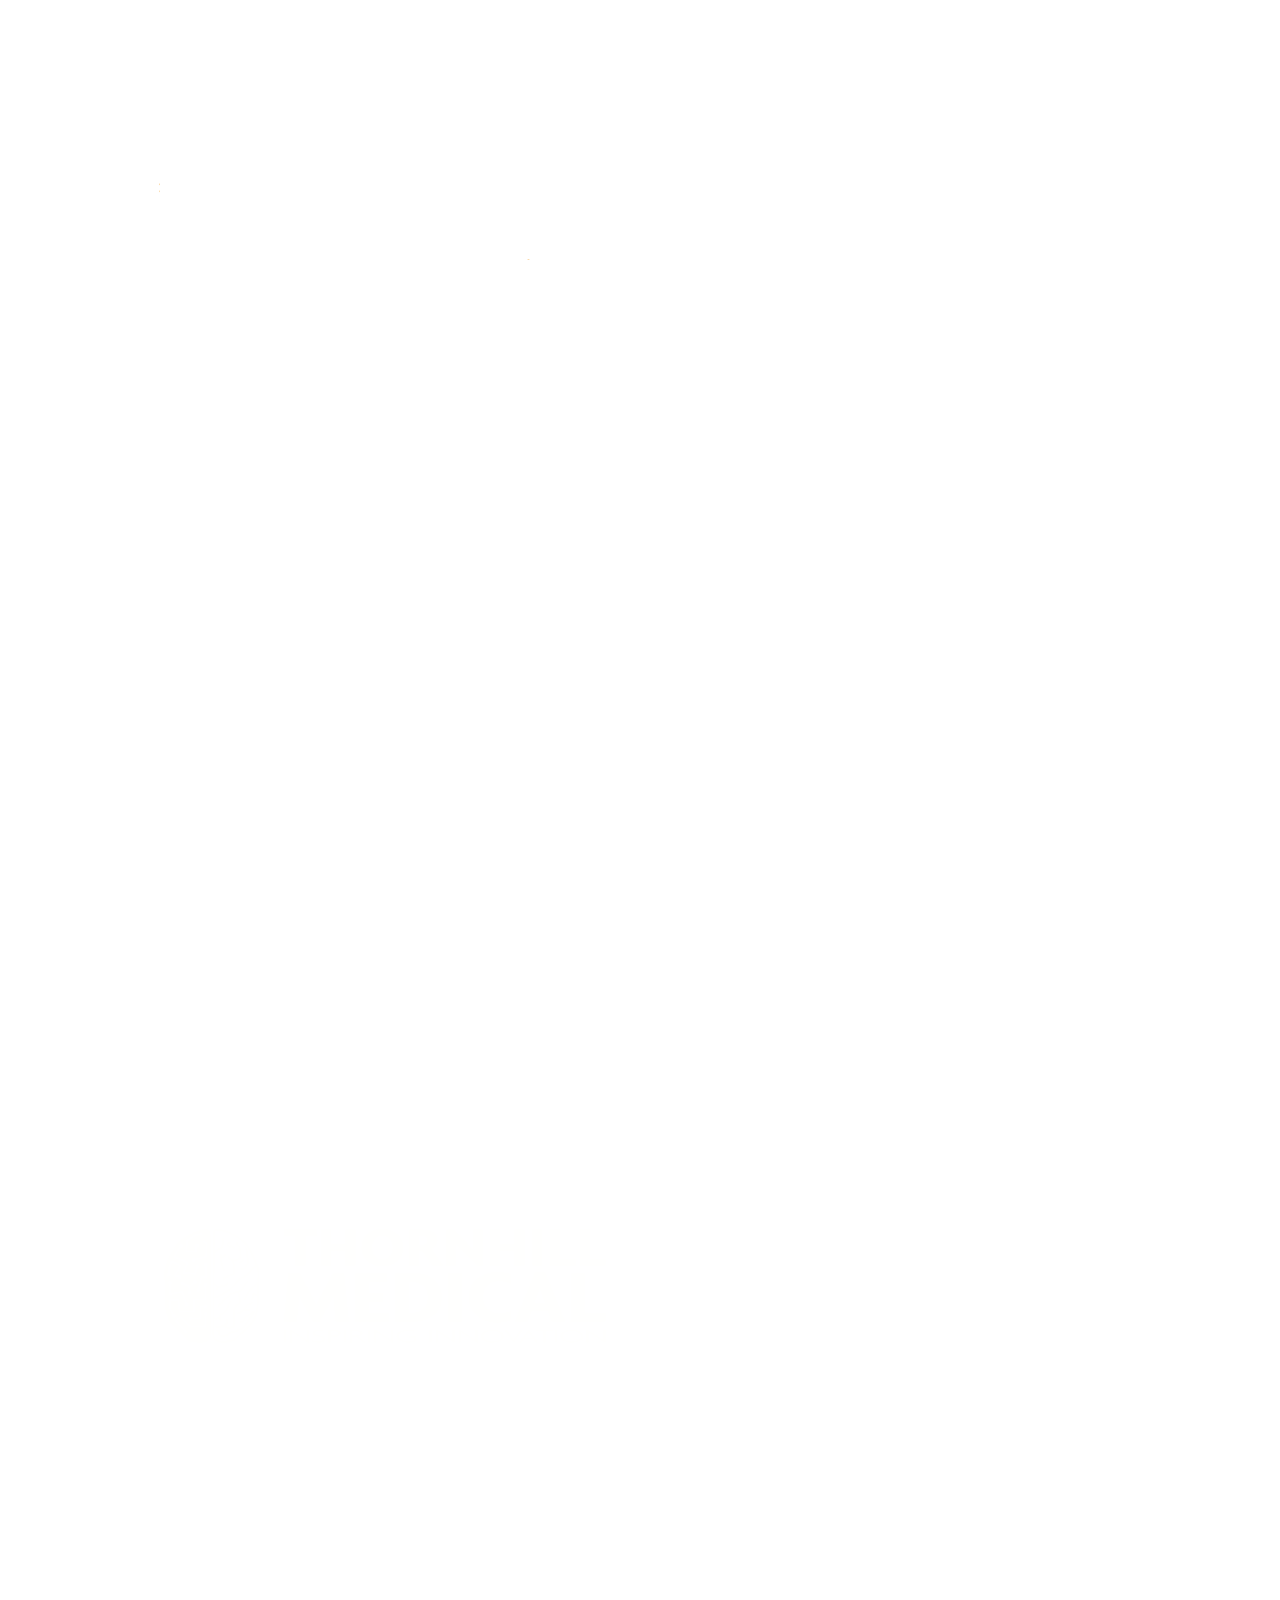
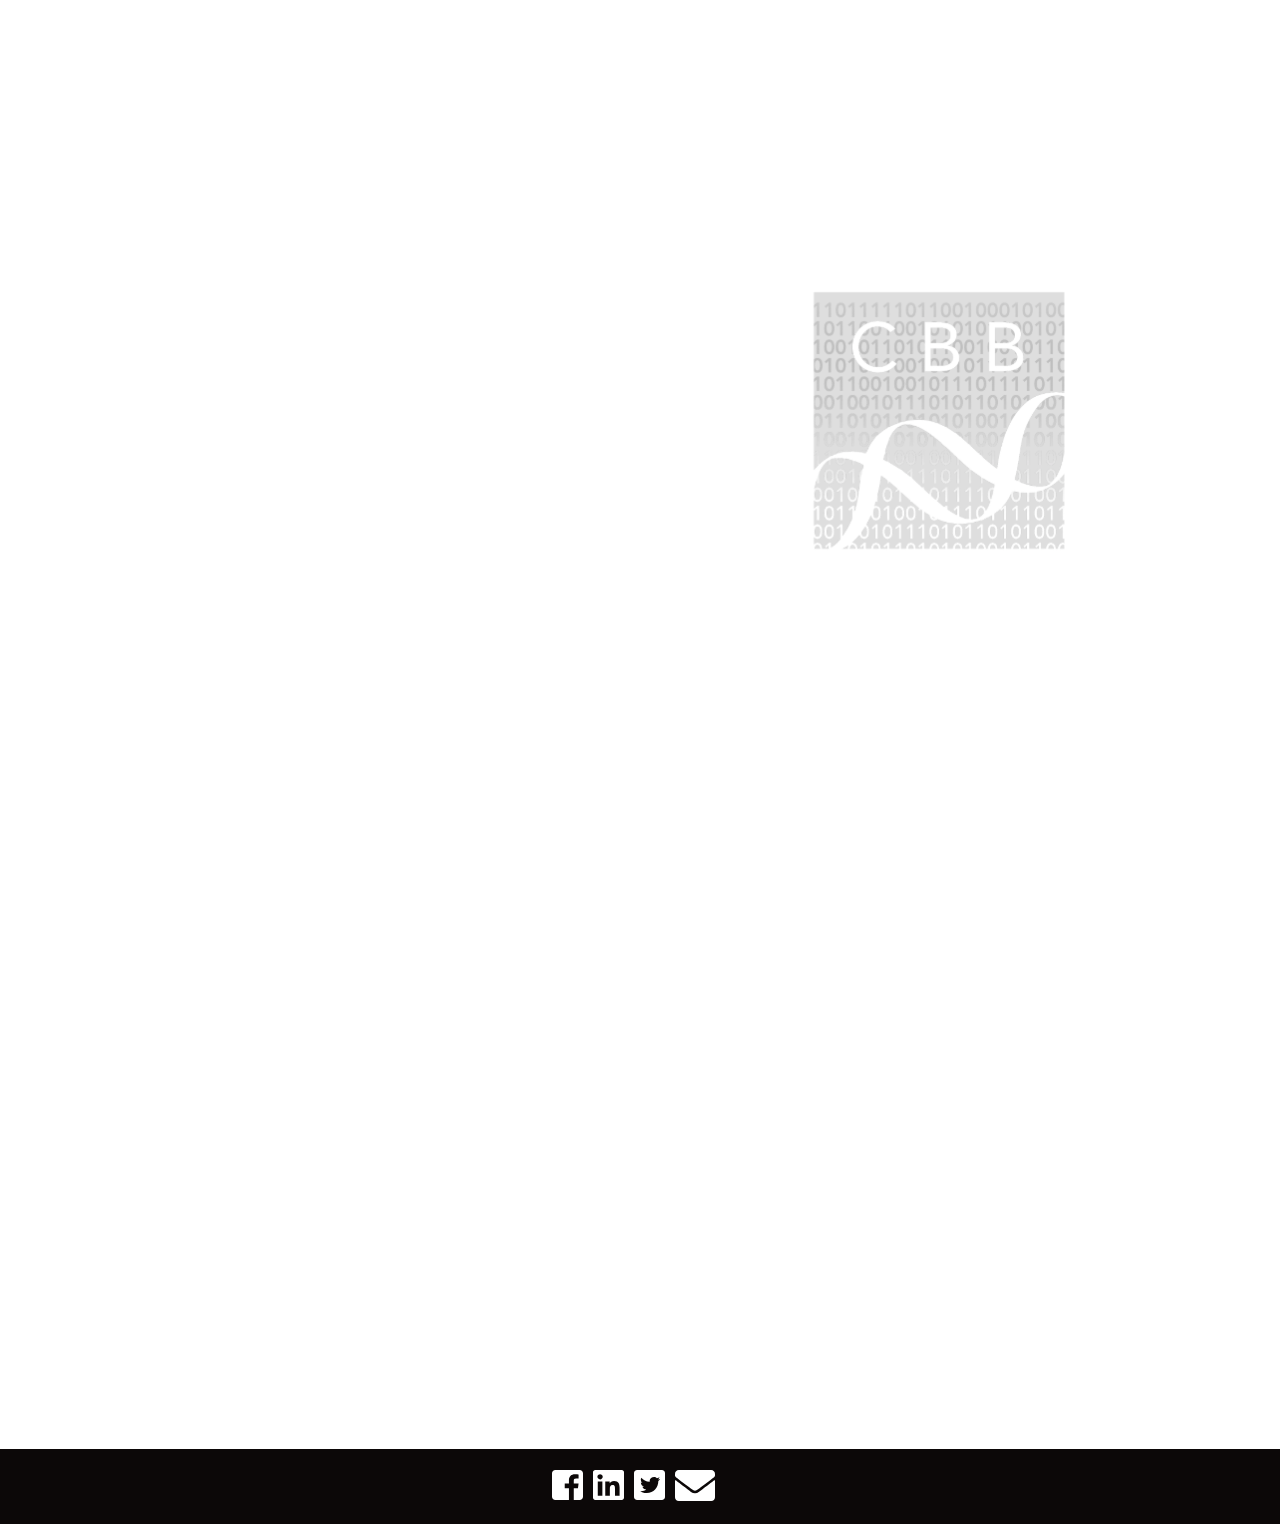
==== commit 5082af35: "Add files via upload" ====
--- a/index.html
+++ b/index.html
@@ -4,15 +4,12 @@
   <link href="https://fonts.googleapis.com/css?family=Lato:100,100italic,300,300italic,350,400,400italic,700,700italic,900,900italic,normal" rel="stylesheet">
   <link rel="stylesheet" type="text/css" href="LandingPageStyle.css">
   <link rel="stylesheet" type="text/css" href="AboutStyle.css">
-  <link rel="stylesheet" type="text/css" href="ScheduleStyle.css">
+  <link rel="stylesheet" type="text/css" href="StatsStyle.css">
   <link rel="stylesheet" type="text/css" href="SupportStyle.css">
   <link rel="stylesheet" type="text/css" href="BottomBannerStyle.css">
   <link rel="stylesheet" type="text/css" href="SpeakerStyle.css">
   <link rel="stylesheet" type="text/css" href="OverallStyle.css">
   
-  
-  <script src="https://ajax.googleapis.com/ajax/libs/jquery/3.4.1/jquery.min.js"></script>
-  <script type="text/javascript" src="script.js"></script>
 	<meta name="viewport" content="width=device-width, initial-scale=1.0, maximum-scale=1.0, minimum-scale=1.0">
   <title> BioTEC </title>
   <link rel="apple-touch-icon" sizes="57x57" href="favicon/apple-icon-57x57.png">
@@ -58,36 +55,29 @@
 
       <div class="nav-tabs-container" id="navtabs">
         <a href="#about"  onclick="navigate(this)"><div class="nav-tabs">ABOUT</div></a>
-        <a href="#schedule" onclick="navigate(this)"><div class="nav-tabs">SCHEDULE</div></a>
+        <!-- <a href="#schedule" onclick="navigate(this)"><div class="nav-tabs">SCHEDULE</div></a> -->
         <a href="#speakers" onclick="navigate(this)"><div class="nav-tabs">SPEAKERS</div></a>
         <a href="#biospons" onclick="navigate(this)"><div class="nav-tabs">SPONSORS</div></a>
-        <a href="https://forms.gle/WFxYUMxjgsC4pYp77" target="_blank"><div class="apply-button">APPLY</div></a>
       </div>
     </header>
 
-    <div class="landingpage-logo-wrapper">
-      <img src="images/BioTECLogoWhite_WithDate_NoShadow.svg" class="logo">
+    <div class="landingpage-logo-wrapper" id="landingLogo">
+      <img src="images/BioTECLogoWhite2.svg" class="logo">
 
       <img src="images/BioTECLogoWhite.svg" class="mobile-logo">
       <!--<object type="image/svg+xml" data="images/BioTECLogoWhite_WithDate_WithShadow.svg" class="logo"> </object>-->
       <div class="apply-button-wrapper">
-        <a href="https://forms.gle/WFxYUMxjgsC4pYp77" target="_blank"><div class="apply-button-mobile">APPLY</div></a>        
-      </div>
-
-      <div class="mobile-date-wrapper">
-        <div class="mobile-date">
-            November 16, 2019        
-        </div>
-      </div> 
-
-      <div class="location-wrapper">
+        <div class="apply-button-mobile">2020</div>
+      </div>
+      <!-- <div class="location-wrapper">
         <a href="https://goo.gl/maps/vGpYyL5sMyec1oRG8" target="_blank">
 		<div class="location">
-			Engineering 7 <br>University of Waterloo
+			University of Waterloo
 		</div>
 	</a>
-      </div>
-    </div>
+      </div> -->
+    </div>
+
   </div>
   <!--LandingPageSection END-->
 
@@ -95,99 +85,128 @@
   <div class="about-box" id ="about">
     <div class="about-subsection-box">
       <div class="about-subsection-title">
-        ABOUT
-      </div>
-      <div class="about-subsection-text">
-          The Biotechnology and Bioengineering Conference (BioTEC) is Canada's premier student-run conference focused on the intersection of healthcare and technology. BioTEC connects students, researchers, investors, professionals, and entrepreneurs who share a passion for advances in biomedical technology.
-          <br>
-          <br>
-          Through engaging talks, innovative demos, and numerous networking opportunities, BioTEC exposes attendees to world leaders in academia and industry, challenges them to broaden their perspectives, and enables them to make an impact in this exciting and rapidly growing field.
-      </div>
+        Meet BioTEC
+      </div>
+      <div class="about-subsection-wrapper">
+	      <div class="about-subsection-text">
+	          The Biotechnology and Bioengineering Conference (BioTEC) is Canada's premier student-run conference focused on the intersection of healthcare and technology. BioTEC connects students, researchers, investors, professionals, and entrepreneurs who share a passion for advances in biomedical technology.
+	          <br>
+	          <br>
+	          Through engaging talks, innovative demos, and numerous networking opportunities, BioTEC exposes attendees to world leaders in academia and industry, challenges them to broaden their perspectives, and enables them to make an impact in this exciting and rapidly growing field.
+	      </div>
+	      <div class="about-subsection-imgs">
+		      <div id="imgs-wrapper1">
+		      	<div> <img class="slide-img" src="images/1.png"/></div>
+		      	<div> <img class="slide-img" src="images/8.png"/></div>
+		      	<div> <img class="slide-img" src="images/3.png"/></div>
+		      </div>
+
+		      <div id="imgs-wrapper2">
+		      	<div> <img class="slide-img" src="images/4.png"/></div>
+		      	<div> <img class="slide-img" src="images/2.png"/></div>
+		      	<div> <img class="slide-img" src="images/10.png"/></div>
+		      </div>
+
+		      <div id="imgs-wrapper3">
+		      	<div> <img class="slide-img" src="images/6.png"/></div>
+		      	<div> <img class="slide-img" src="images/7.png"/></div>
+		      	<div> <img class="slide-img" src="images/9.png"/></div>
+		      </div>
+		  </div>
+	  </div>
     </div>
   </div>
   <!--AboutSection END-->
 
-  <!--ScheduleSection START-->
+  <!--StatsSection START-->
   <div class="schedule-box" id="schedule">
     <div class="schedule-subsection-box">
-      <div class="schedule-subsection-title">
-        SCHEDULE
-      </div>
-      <div class="schedule-subsection-content">
-        <div class="schedule-subsection-line"> <div class="schedule-subsection-timeblock"> 09:00</div> <div class = "schedule-subsection-titleblock-low-impact" id = "Registration"> Registration</div> </div>
-        <div class="schedule-subsection-line"> <div class="schedule-subsection-timeblock"> 09:30</div> <div class = "schedule-subsection-titleblock-low-impact"> Opening Remarks </div> </div>
-        <div class="schedule-subsection-line"> <div class="schedule-subsection-timeblock"> 09:45</div> <div class = "schedule-subsection-titleblock-high-impact"> Keynote </div> </div>
-        <div class="schedule-subsection-line"> <div class="schedule-subsection-timeblock"> 10:45</div> <div class = "schedule-subsection-titleblock-low-impact">Break </div> </div>
-        <div class="schedule-subsection-line"> <div class="schedule-subsection-timeblock"> 11:00</div> <div class = "schedule-subsection-titleblock-high-impact" id = "PitchComp"> Capstone Pitch Competition </div> </div>
-        <div class="schedule-subsection-line"> <div class="schedule-subsection-timeblock"> 12:00</div> <div class = "schedule-subsection-titleblock-low-impact" id = "Lunch"> Lunch Session </div> </div>
-        <div class="schedule-subsection-line"> <div class="schedule-subsection-timeblock"> 13:50</div> <div class = "schedule-subsection-titleblock-high-impact" id = "Workshops"> Industry Innovation Workshops </div> </div>
-        <div class="workshop-blurb-wrapper">
-        	<div class="company-wrapper">
-        		<div class="company-name">Baylis Medical</div>
-        		<div class="company-name">Relay Medical</div>
-        		<div class="company-name">Intellijoint Surgical</div>
-        		<div class="company-name">BIOTECanada</div>
-        	</div>
-
-	        <div class="vector-wrapper">
-	        	<img class="vector" src="images/vector.svg" id="vector">
-	        	<img class="vector" src="images/vector.svg" id="vector">
-	        	<img class="vector" src="images/vector.svg" id="vector">
-	        	<img class="vector" src="images/vector.svg" id="vector">
-	        </div>
-
-	        <div class="workshop-title-wrapper">
-	        	<div class="workshop-title" id="baylisTitle">Going Beyond R&D in Biotech</div>
-	        	<div class="workshop-title" id="relayTitle">Applying the "Cathedral Model" to Medtech Ventures</div>
-	        	<div class="workshop-title" id="intelliTitle">An Idea and the Steps to Reach a Final Product</div>
-	        	<div class="workshop-title" id="biotecTitle">Explore the Possibilities of Canada's Biotech Ecosystem</div>
-	        </div>
-        </div>
-        <div class="schedule-subsection-line"> <div class="schedule-subsection-timeblock"> 14:35</div> <div class = "schedule-subsection-titleblock-high-impact" id = "Breakouts"> Breakout Sessions </div> </div>
-        <div class="schedule-subsection-line"> <div class="schedule-subsection-timeblock"> 15:15</div> <div class = "schedule-subsection-titleblock-low-impact">Break </div> </div>
-        <div class="schedule-subsection-line"> <div class="schedule-subsection-timeblock"> 15:30</div> <div class = "schedule-subsection-titleblock-high-impact" id = "Panel"> Clinical Technology Panel </div> </div>
-        <div class="schedule-subsection-line"> <div class="schedule-subsection-timeblock"> 16:30</div> <div class = "schedule-subsection-titleblock-low-impact"> Closing Remarks </div> </div>
-        <div class="schedule-subsection-line"> <div class="schedule-subsection-timeblock"> 17:00</div> <div class = "schedule-subsection-titleblock-low-impact"> Networking </div> </div>
-      </div>
+    	<div class="schedule-subsection-title">2019</div>
+    	<div class="schedule-subsection-content">
+    		<div class="break-by-school-wrapper">
+    			<div class="break-by-title">ATTENDEES BY SCHOOL</div>
+    			<div class="stat-bar-wrap">
+    				<div class="bar" data-percent="95%"><div class="label">University of Waterloo</div></div>
+    				<div class="bar" data-percent="20%"><div class="label">University of Western Ontario</div></div>
+    				<div class="bar" data-percent="65%"><div class="label second">McMaster University</div></div>
+    				<div class="bar" data-percent="55%"><div class="label">University of Toronto</div></div>
+    				<div class="bar" data-percent="55%"><div class="label second">University of Guelph</div></div>
+    				
+    			</div>
+    		</div>
+    		<div class="break-by-delegate-wrapper">
+    			<div class="break-by-title">ATTENDEES BY PROGRAM</div>
+    			<div class="stat-wrap">
+    				<div class="stat-attend-wrap" style="border-right: 2px solid  rgba(255,255,255,0.5)">
+	    				<div class="break-tot-wrap">
+	    					<div><img src="images/students.svg"></div>
+	    					<div class="break-by-prog">Total Attendees</div>
+	    					<span class="count">150</span>    					
+	    				</div>
+	    			</div>
+	    			<div class="stat-attend-wrap" style="margin-left: 5%">
+	    				<div class="break-attend-wrap">
+	    					<div class="count">80</div> 
+	    					<div class="break-by-prog">in Biomedical Engineering</div>
+	    					   					
+	    				</div>
+	    				<div class="hr"></div>
+	    				<div class="break-attend-wrap">
+	    					<div class="count">30</div>
+		    				<div class="break-by-prog">in Biomedical Sciences</div>
+							
+		    			</div>
+		    			<div class="hr"></div>
+		    			<div class="break-attend-wrap">
+		    				<div class="count">40</div>
+		    				<div class="break-by-prog">in other Engineering</div>
+		    				
+		    			</div>
+		    		</div>
+    			</div>
+    		</div>
+    	</div>
     </div>
   </div>
-  <!--ScheduleSection END-->
+  <!--StatsSection END-->
 </div>
 
 <!--SpeakerSection START-->
 <div class="speaker-box" id="speakers">
   <div class="speaker-container">
     <div class="speaker-title-wrapper">
-      <div class="speaker-title">SPEAKERS</div>
+      <div class="speaker-title">PAST SPEAKERS</div>
     </div>
 
   <div class="desktop-speaker-container">
 
-  	<div class="keynote-box">
-  		<div class="keynote-wrapper" id="speaker" onclick="showBio(this)">
-  			<img src="images/speakers/victor.png" class="keynote-img">
-  			<div class="keynote-info-wrapper">
-  				
-  				<div class="keynote-role"> KEYNOTE</div>
-
-  				<div class="keynote-spec-wrapper">
-  					<div class="keynote-name">Victor Hanson-Smith</div>
-  					<div class="keynote-position">CTO, Verge Genomics</div>
-  				</div>
-  			</div>
-  		</div>
-  		<div class="keynote-bio-wrapper" id="keynotebiowrap">
-  			<div class="keynote-bio" id="keynotebio">Victor Hanson-Smith is the Head of Computational Biology at Verge Genomics in South San Francisco, California. Victor and his team combine machine learning with a systems biology approach to discover new drugs for neurodegenerative diseases, including ALS and Parkinson's Disease. His work has focused on genome evolution since his Ph.D. thesis at the University of Oregon in the Department of Computer and Information Science, and postdoctoral research at the University of California San Francisco.</div>
-  			<div class="keynote-arrow-wrapper">
-                <div class="keynote-arrow-left"></div>
-                <div class="keynote-arrow-right"></div>
-            </div>
-  		</div>
-  	</div>
-
   	<div class="column-container">
 
 	    <div class="column-one-speakers-wrapper"> <!--Desktop Speakers 1 Col Start-->
+	    	<div class="speaker-wrapper" onclick="showBio1(this)">
+	        
+	        
+	        <img src="images/speakers/victor.png" class="speaker-img">
+	        
+	        <div class="speaker-info-wrapper" >
+	          
+	          <div class="speaker-role">KEYNOTE</div>
+	          
+	          <div class="speaker-spec-wrapper">
+	            <div class="speaker-name">Victor Hanson-Smith</div>
+	            <div class="speaker-position">CTO, Verge Genomics</div>
+	          </div>
+	    
+	        </div>
+	      </div>
+	       <div class="speaker-bio-wrapper-col1" id="speakerbiowrap2">
+	              <div class="speaker-bio" id="speakerbio">Victor Hanson-Smith is the Head of Computational Biology at Verge Genomics in South San Francisco, California. Victor and his team combine machine learning with a systems biology approach to discover new drugs for neurodegenerative diseases, including ALS and Parkinson's Disease. His work has focused on genome evolution since his Ph.D. thesis at the University of Oregon in the Department of Computer and Information Science, and postdoctoral research at the University of California San Francisco.</div>
+	              <div class="arrow-wrapper-col1">
+	                <div class="arrow-left"></div>
+	                <div class="arrow-right"></div>
+	              </div>
+	      </div>
+
 
 	      <div class="speaker-wrapper" onclick="showBio1(this)">
 	        
@@ -351,28 +370,7 @@
 	              </div>
 	      </div>
 
-	      <div class="speaker-wrapper" onclick="showBio1(this)">
-	        
-	        <img src="images/speakers/bharat.png" class="speaker-img">
-	        
-	        <div class="speaker-info-wrapper">
-	          
-	          <div class="speaker-role">PITCH COMPETITION</div>
-	          
-	          <div class="speaker-spec-wrapper">
-	            <div class="speaker-name">Bharat Srinivasa</div>
-	            <div class="speaker-position">Principal & Co-Founder, Amplitude Ventures</div>
-	          </div>
-	    
-	        </div>
-	      </div>
-	      <div class="speaker-bio-wrapper-col1" id="speakerbiowrap2">
-	              <div class="speaker-bio" id="speakerbio">Dr. Bharat Srinivasa is a Co-founder and Principal at Amplitude Ventures. He was previously on the investment team at the BDC Healthcare Fund. Before this, he was a consultant in the forecasting and valuation practice at Foster Rosenblatt, an international life science consulting firm for biotech and pharma companies. Bharat was responsible for providing forecasting, commercial analytics and pricing & market access analysis. Bharat has a PhD in Experimental Medicine and Masters of Science in Microbiology and Immunology from McGill University.</div>
-	              <div class="arrow-wrapper-col1">
-	                <div class="arrow-left"></div>
-	                <div class="arrow-right"></div>
-	              </div>
-	      </div>
+	      
 
 	    </div> <!--Desktop Speakers 1 Col End-->
 
@@ -517,29 +515,6 @@
 
 	      <div class="speaker-wrapper" onclick="showBio2(this)">
 	        
-	        <img src="images/speakers/amine.png" class="speaker-img">
-	        
-	        <div class="speaker-info-wrapper">
-	          
-	          <div class="speaker-role">PITCH COMPETITION</div>
-	          
-	          <div class="speaker-spec-wrapper">
-	            <div class="speaker-name">Amine Benmoussa</div>
-	            <div class="speaker-position">Principal, BDC</div>
-	          </div>
-	    
-	        </div>
-	      </div>
-	      <div class="speaker-bio-wrapper-col2" id="speakerbiowrap2">
-	              <div class="speaker-bio" id="speakerbio">Amine Benmoussa is Principal in BDC Capital's Healthcare Venture Fund and has 10+ years of venture capital experience. Before joining BDC Capital in 2011, Amine was on the Life Science investment team at FSTQ. He is currently on the board of directors of BlueDot, Hacking Health Accelerator, and Swift Medical. Amine studied Computer Science at Concordia University and received his MBA from HEC Montreal. He has also completed programs at Harvard Business School and the Rotman School of Management.</div>
-	              <div class="arrow-wrapper-col2">
-	                <div class="arrow-left"></div>
-	                <div class="arrow-right"></div>
-	              </div>
-	      </div>
-
-	      <div class="speaker-wrapper" onclick="showBio2(this)">
-	        
 	        <img src="images/speakers/armen.png" class="speaker-img">
 	        
 	        <div class="speaker-info-wrapper">
@@ -556,6 +531,29 @@
 	      <div class="speaker-bio-wrapper-col2" id="speakerbiowrap2">
 	              <div class="speaker-bio" id="speakerbio">Armen Bakirtzian is the CEO and Co-Founder of Intellijoint Surgical. He led the growth of Intellijoint Surgical's flagship product from a fourth-year design project to a globally-adopted surgical navigation system that has been used in over 10,000 hip replacements. Armen spearheaded the creation of <a href="http://www.medicalinnovationxchange.com/" target="_blank" style="color: #FFFFFF; text-decoration: underline">Canada's first industry-led innovative hub</a> to help medtech companies scale within Canada. He is a member of the Health/Biosciences Economic Strategy Table with the Federal Government of Canada.</div>
 	              <div class="arrow-wrapper-col2">
+	                <div class="arrow-left"></div>
+	                <div class="arrow-right"></div>
+	              </div>
+	      </div>
+
+	      <div class="speaker-wrapper" onclick="showBio2(this)">
+	        
+	        <img src="images/speakers/bharat.png" class="speaker-img">
+	        
+	        <div class="speaker-info-wrapper">
+	          
+	          <div class="speaker-role">PITCH COMPETITION</div>
+	          
+	          <div class="speaker-spec-wrapper">
+	            <div class="speaker-name">Bharat Srinivasa</div>
+	            <div class="speaker-position">Principal & Co-Founder, Amplitude Ventures</div>
+	          </div>
+	    
+	        </div>
+	      </div>
+	      <div class="speaker-bio-wrapper-col1" id="speakerbiowrap2">
+	              <div class="speaker-bio" id="speakerbio">Dr. Bharat Srinivasa is a Co-founder and Principal at Amplitude Ventures. He was previously on the investment team at the BDC Healthcare Fund. Before this, he was a consultant in the forecasting and valuation practice at Foster Rosenblatt, an international life science consulting firm for biotech and pharma companies. Bharat was responsible for providing forecasting, commercial analytics and pricing & market access analysis. Bharat has a PhD in Experimental Medicine and Masters of Science in Microbiology and Immunology from McGill University.</div>
+	              <div class="arrow-wrapper-col1">
 	                <div class="arrow-left"></div>
 	                <div class="arrow-right"></div>
 	              </div>
@@ -937,35 +935,6 @@
               </div>
       </div>
 
-      <div class="speaker-wrapper" onclick="showBio(this)">
-        
-        <img src="images/speakers/amine.png" class="speaker-img">
-        
-        <div class="speaker-info-wrapper">
-          
-          <div class="speaker-role">PITCH COMPETITION</div>
-          
-          <div class="speaker-spec-wrapper">
-            <div class="speaker-name">Amine Benmoussa</div>
-            <div class="speaker-position">Principal, BDC</div>
-          </div>
-
-          <div class="arrow-wrapper-open" id="openArrow">
-            <div class="arrow-right-open"></div>
-            <div class="arrow-left-open"></div>
-          </div>
-    
-        </div>
-      </div>
-      <div class="speaker-bio-wrapper" id="speakerbiowrap2">
-            	<div class="speaker-bio" id="speakerbio">Amine Benmoussa is Principal in BDC Capital's Healthcare Venture Fund and has 10+ years of venture capital experience. Before joining BDC Capital in 2011, Amine was on the Life Science investment team at FSTQ. He is currently on the board of directors of BlueDot, Hacking Health Accelerator, and Swift Medical. Amine studied Computer Science at Concordia University and received his MBA from HEC Montreal. He has also completed programs at Harvard Business School and the Rotman School of Management.</div>
-              <div class="arrow-wrapper">
-                <div class="arrow-left"></div>
-                <div class="arrow-right"></div>
-              </div>
-      </div>
-    </div>
-
     <div class="row-speakers-wrapper">
       <div class="speaker-wrapper" onclick="showBio(this)">
         
@@ -1053,8 +1022,9 @@
               </div>
       </div>
     </div>
-    <div class="speaker-padding"></div>
+    
   </div>
+  <div class="speaker-padding"></div>
 </div>
   <!--SpeakerSection END-->
   <!--supportSection START-->
@@ -1064,7 +1034,14 @@
       <div class="support-title">SPONSORS</div>
     </div>
     <div class="supporttxt-wrapper">
-      <div class="supporttxt">Interested in becoming a sponsor? <strong><a href="mailto: uwbiotec.main@gmail.com" style="color: #FFFFFF">Let's chat!</a></strong></div>
+      <div class="supporttxt">BioTEC wouldn't be possible with our incredible sponsors! Help BioTEC grow by sponsoring us.</div>
+	    <div class="support-btn-wrap">
+	      <a href="mailto: uwbiotec.main@gmail.com" style="color: #FFFFFF">
+	      	<div class="support-btn">
+	      		<div class="get-involved">Get involved!</div>
+	      	</div>
+	      </a>
+	 	</div>
     </div>
 
     <!--Diamond Level-->
@@ -1139,17 +1116,6 @@
       </div>
     </div>
     <!--Academic Level End-->
-
-    <div class="pitch-apply-txt-wrapper">
-      <div class="pitch-apply-txt">Applications for the pitch competition are now open!</div>      
-    </div>
-
-    <div class="pitch-button-wrapper">
-      <a href="https://forms.gle/SwH9yWVoT5cnMxnU9" target="_blank">
-        <div class="pitch-apply-button">APPLY TO PITCH YOUR IDEA</div>
-      </a>      
-    </div>
-
 
     <!--Pitch supports-->
     <div class="pitch-support-container">
@@ -1210,5 +1176,8 @@
   <!--BottomBannerSection END-->
 
 </div>
+
+<script src="https://ajax.googleapis.com/ajax/libs/jquery/3.4.1/jquery.min.js"></script>
+<script type="text/javascript" src="script.js"></script>
 </body>
 </html>
--- a/LandingPageStyle.css
+++ b/LandingPageStyle.css
@@ -26,11 +26,12 @@
 
 .nav-tabs-container{
 	position: absolute;
-	display: inline-flex;
 	align-items: center;
 	display: -webkit-inline-flex;
  	-webkit-align-items: center;
 	right: 0%;
+	opacity: 0;
+	transition: 1.05s;
 }
 
 .mobile-menu{
@@ -238,22 +239,29 @@
 	width: 100%;
 	position: relative;
 	justify-content: center;
+	background-color: #3C130D;
 }
 
 .landingpage-logo-wrapper{
 	padding-top: 7.5%;
-	padding-right: 45%;
-	padding-left: 3%;
+	padding-right: 12.5%;
+	padding-left: 5%;
 	padding-bottom: 7.5%;
 	width: 100%;
 	position: relative;
 	justify-content: center;
+	animation: fadein 3s;
+}
+
+@keyframes fadein {
+	from {opacity:0;}
+	to{opacity: 1;}
 }
 
 .logo{
 	padding-top: 5%;
-	padding-left: 5%;
-	padding-right: 15%;
+	padding-left: 15%;
+	padding-right: 10%;
 	width: 100%;
 	height: 100%;
 	display: inline-block;
--- a/AboutStyle.css
+++ b/AboutStyle.css
@@ -2,15 +2,15 @@
   width: 100%;
 }
 .about-subsection-box {
-  width: 70%;
+  width: 100%;
   min-height: 640px;
-  margin-left: 30%;
-  background-color: rgba(84, 25, 17, 0.87);
+  background-color: rgba(84, 25, 17, 0.67);
 }
 .about-subsection-title {
   padding-top: 5%;
   padding-bottom: 5%;
   padding-left: 7%;
+  text-align: center;
 
   font-family: Lato;
   font-size: 1.75em;
@@ -18,12 +18,30 @@
   line-height: 74px;
   color: #FFFFFF;
 }
+
+.about-subsection-wrapper{
+  display: flex;
+}
+
+.about-subsection-imgs{
+  display: inline-block;
+  justify-content: center;
+}
+
+.imgs-wrapper{
+  width: 50%;
+  padding-left: 5%;
+  padding-right: 10%;
+  padding-bottom: 7%;
+}
+
 .about-subsection-text {
   padding-left: 10%;
-  padding-right: 10%;
+  padding-right: 5%;
   padding-bottom: 7%;
+  width: 50%;
   
-  text-align: justify;
+  text-align: left;
   font-family: Lato;
   font-style: normal;
 	font-weight: 400;
@@ -31,6 +49,52 @@
   line-height: 151%;
   color: #FFFFFF;
 }
+
+#imgs-wrapper1{
+  float: right;
+  margin-right: 10%;
+  overflow: hidden;
+  border-radius: 50%;
+  height: 300px;
+  width: 300px;
+  background: rgba(3, 54, 90, 0.3);
+}
+
+#imgs-wrapper2{
+  float: left;
+  margin-top: 225px;
+  margin-left: 2.0%;
+  overflow: hidden;
+  border-radius: 50%;
+  height: 300px;
+  width: 300px;
+  background: rgba(3, 54, 90, 0.3);
+}
+
+#imgs-wrapper3{
+  float: right;
+  margin-right: 10%;
+   margin-bottom: 20px;
+  overflow: hidden;
+  border-radius: 50%;
+  margin-top: 175px;
+  height: 300px;
+  width: 300px;
+  background: rgba(3, 54, 90, 0.3);
+}
+
+.slide-img{
+  height: 300px;
+  width: 300px;
+}
+
+.slide-img:after{
+  content: "";
+  background-color:rgba(60, 19, 13, 0.45);
+  height: 100%;
+  width: 100%;
+}
+
 
 .about-box::before {
   display: block; 
--- a/StatsStyle.css
+++ b/StatsStyle.css
@@ -0,0 +1,250 @@
+.schedule-box{
+  width:100%;
+}
+.schedule-subsection-box {
+  width: 100%;
+  /*margin-right: 30%;*/
+  background: rgba(0, 0, 0, 0.57);
+}
+.schedule-subsection-title {
+  padding-top: 5%;
+  padding-left: 7%;
+  
+  font-family: Lato;
+  font-size: 1.85em;
+  font-weight:bold;
+  line-height: 74px;
+  color: #FFFFFF;
+}
+.schedule-subsection-content{
+  width: 100%;
+  padding-bottom: 7%;
+  display: flex;
+  flex-direction: row;
+}
+
+.break-by-school-wrapper{
+  display: flex;
+  flex-direction: column;
+  padding-left: 7%;
+  width: 50%;
+}
+
+.break-by-title{
+  font-family: Lato;
+  font-size: 1em;
+  font-weight:bold;
+  line-height: 74px;
+  color: #FFFFFF;
+}
+
+.stat-bar-wrap{
+  width: 100%;
+  flex-direction: column;
+  display: flex;
+}
+
+.stat-wrap{
+  width: 100%;
+  flex-direction: row;
+  display: flex;
+}
+
+.bar{
+  background: rgba(150, 18, 18, 0.47);
+  width: 0;
+  margin: 0.25em 0;
+  color: #FFFFFF;
+  transition: width 2s, background 0.2s, transform 0.3s;
+  -webkit-transform: translate3d(0,0,0);
+  clear: both;
+}
+
+.bar:hover{
+  transform: scale(1.1);
+}
+
+.bar:nth-of-type(odd){
+  background: rgba(149, 185, 218, 0.47);
+}
+
+.bar .label{
+  padding: 0.5em;
+  display: flex;
+  z-index: 2; 
+  white-space: nowrap;
+
+  font-family: Lato;
+  font-size: 1em;
+  font-weight:300;
+  color: #FFFFFF; 
+  pointer-events: none;
+}
+
+.stat-attend-wrap{
+  display: flex;
+  flex-direction: column;
+  width: 50%;
+  margin-top: 0.25em;
+  padding-top: 5.5%;
+  vertical-align: middle;
+  justify-content: space-between;
+}
+
+.break-by-delegate-wrapper{
+  display: flex;
+  flex-direction: column;
+  padding-right: 7%;
+  padding-left: 2.5%;
+  width: 50%;
+}
+
+.count{
+  color: #FFFFFF;
+
+  font-family: Lato;
+  font-size: 1em;
+  font-weight:700;
+  color: #FFFFFF; 
+  pointer-events: none;
+}
+
+.break-attend-wrap{
+  display: flex;
+  flex-direction: column;
+  text-align: center;
+
+  padding: 5%;
+  transition: transform 0.3s;
+}
+
+.break-tot-wrap{
+  margin-top: 30%;
+  text-align: center;
+  transition: transform 0.3s;
+}
+
+.hr{
+  width: 100%;
+  height: 2px;
+  background: rgba(255,255,255,0.74);
+}
+
+.break-by-prog{
+  color: #FFFFFF;
+  text-align: center;
+  
+
+  font-family: Lato;
+  font-size: 1em;
+  font-weight:300;
+  color: #FFFFFF; 
+}
+
+.schedule-subsection-line{
+  width: 100%;
+  clear: both;
+  height: 55px;
+}
+.schedule-subsection-timeblock {
+  padding-left: 10%;
+  padding-right: 3%;
+  margin-bottom: 20px;
+  float: left;
+
+  border-right: 2px solid rgba(255, 255, 255, 0.7);
+  font-family: Lato;
+  font-style: normal;
+  font-weight: 300;
+  font-size: 0.85em;
+  color: rgba(255, 255, 255, 0.7);
+
+}
+.schedule-subsection-titleblock-high-impact {
+  padding-left: 3%;
+  margin-bottom: 20px;
+  float:left;
+
+  font-family: Lato;
+  font-style: normal;
+  font-weight: 900;
+  font-size: 0.85em;
+  color: #FFFFFF;
+}
+
+.workshop-blurb-wrapper{
+  width: 100%;
+  padding-right: 10%;
+  display: flex;
+  justify-content: flex-end;
+}
+
+.company-wrapper{
+  display: flex;
+  flex-direction: column;
+}
+
+.company-name{
+  font-family: Lato;
+  font-style: italic;
+  font-weight: 500; 
+  color: rgba(255, 255, 255, 0.7);
+  font-size: 0.75em;
+
+  margin-bottom: 30px;
+  text-align: right;
+  white-space: nowrap;
+  padding-right: 3%;
+}
+
+.vector-wrapper{
+  display: flex;
+  flex-direction: column;
+}
+
+.vector{
+  height: 40px;
+  width: 45px;
+  padding-left: 10px;
+  padding-right: 10px; 
+  margin-bottom: 20px;
+  margin-top: -3.5px;
+}
+
+.workshop-title-wrapper{
+  display: flex;
+  flex-direction: column;
+
+}
+
+.workshop-title{
+  font-family: Lato;
+  font-weight: 300; 
+  color: rgba(255, 255, 255, 0.7);
+  font-size: 0.70em;
+  padding-right: 2%;
+  margin-bottom: 30px;
+  padding-left: 2%;
+  
+}
+
+.schedule-subsection-titleblock-low-impact {
+  padding-left: 3%;
+  margin-bottom: 20px;
+  float:left;
+
+  font-family: Lato;
+  font-style: italic;
+  font-weight: 300; 
+  color: rgba(255, 255, 255, 0.7);
+  font-size: 0.85em;
+}
+
+.schedule-box::before {
+  display: block; 
+  content: " "; 
+  margin-top: -80px; 
+  height: 80px; 
+  visibility: hidden; 
+  pointer-events: none;
+}--- a/SupportStyle.css
+++ b/SupportStyle.css
@@ -13,6 +13,7 @@
 
 .supports-box{
 	width:100%;
+	padding-right: 2px;
 }
 
 .support-title-wrapper{
@@ -39,18 +40,40 @@
 	justify-content: center;
 	width: 100%;
 	position: relative;
-}
-
-.supporttxt{
-	text-align: left;
-	position: relative;
+	padding-left: 7%;
+	padding-right: 7%;
 	font-family: Lato;
 	font-style: normal;
 	font-size: 0.85em;
 	font-weight: 400;
+}
+
+.supporttxt{
+	text-align: left;
+	position: relative;
 	color: #FFFFFF;
-	padding-left: 7%;
-	padding-right: 7%;
+}
+
+.support-btn-wrap{
+	padding-top: 3%;
+	padding-bottom: 7px;
+}
+.support-btn{
+	text-align: left;
+	display: inline-block;
+	border-radius: 10px;
+	border: 3px solid rgba(255, 255, 255, 0);
+	background-color:rgba(255, 255, 255, 0.60); 
+	padding-right: 14.5px;
+	padding-left: 14.5px;
+	padding-top: 3px;
+	padding-bottom: 3px;
+}
+
+.get-involved{
+	color: rgba(0,0,0,0.8);
+	font-weight: 700;
+	display: inline-block;
 }
 
 .supports{
@@ -137,6 +160,7 @@
 	padding-bottom: 9%;
 	width: 100%;
 }
+
 .company-logo2{
 	padding-top: 0.5%;
 	padding-bottom: 0.5%;
--- a/OverallStyle.css
+++ b/OverallStyle.css
@@ -4,6 +4,7 @@
 }
 html {
 	font-size: calc(1em + 1vw);
+	font-family: Lato;
 }
 
 * {
@@ -91,6 +92,20 @@
 		font-size: 1.25em;
 	}
 
+	.about-subsection-wrapper{
+		display: block;
+	}
+
+	.about-subsection-text{
+		width: 100%;
+		padding-right: 7%;
+		padding-left: 7%;
+	}
+
+	.about-subsection-imgs{
+		margin-left: 10%;
+	}
+
 	.keynote-role{
 		font-size: 1.75em;
 		padding-top: 150px;
@@ -138,6 +153,7 @@
 		padding-top: 9%;
 		padding-bottom: 9%;
 	}
+
 
 	.company-logo-wrapper1{
 		padding-top: 1%;
@@ -211,6 +227,7 @@
 	.landingpage-logo-wrapper{
 		padding-top: 10%;
 		padding-right: 10%;
+		padding-top: 27.5%;
 		justify-content: center;
 	}
 
@@ -234,6 +251,58 @@
 	.mobile-date-wrapper{
 		display: block;
 	}
+
+	.about-subsection-imgs{
+		width: 100%;
+		display: flex;
+		flex-direction: row;
+		justify-content: center;
+		margin-left: 0;
+		padding-bottom: 20px;
+	}
+
+	.slide-img{
+		height: 100px;
+		width: 100px;
+	}
+
+	#imgs-wrapper1{
+		height: 100px;
+		width: 100px;
+		float: none;
+		margin: 0;
+	}
+
+	#imgs-wrapper2{
+		height: 100px;
+		width: 100px;
+		margin:0;
+		float: none;
+		margin-left: 5%;
+		margin-right: 5%;
+	}
+
+	#imgs-wrapper3{
+		height: 100px;
+		width: 100px;
+		margin:0;
+		float: none;
+	}
+
+	.schedule-subsection-content{
+		flex-direction: column;
+	}
+
+	.break-by-school-wrapper{
+		width: 100%;
+		padding-right: 7%;
+	}
+
+	.break-by-delegate-wrapper{
+		width: 100%;
+		padding-left: 7%;
+	}
+
 
 	.workshop-blurb-wrapper{
 		padding-left: 10%;
@@ -411,7 +480,7 @@
 	
 
 	.landingpage-logo-wrapper{
-		padding-top: 30%;
+		padding-top: 50%;
 	}
 
 	.logo{
@@ -489,9 +558,18 @@
 		height: 40px;
 	}
 
+	.about-subsection-imgs{
+		display: none;
+	}
+
 	.workshop-blurb-wrapper{
 		padding-left: 3%;
 	}
+
+	.stat-attend-wrap{
+		padding:2.5%;
+		padding-right: 7%;
+	}
 	
 	.vector{
 		margin-bottom: 7.5px;
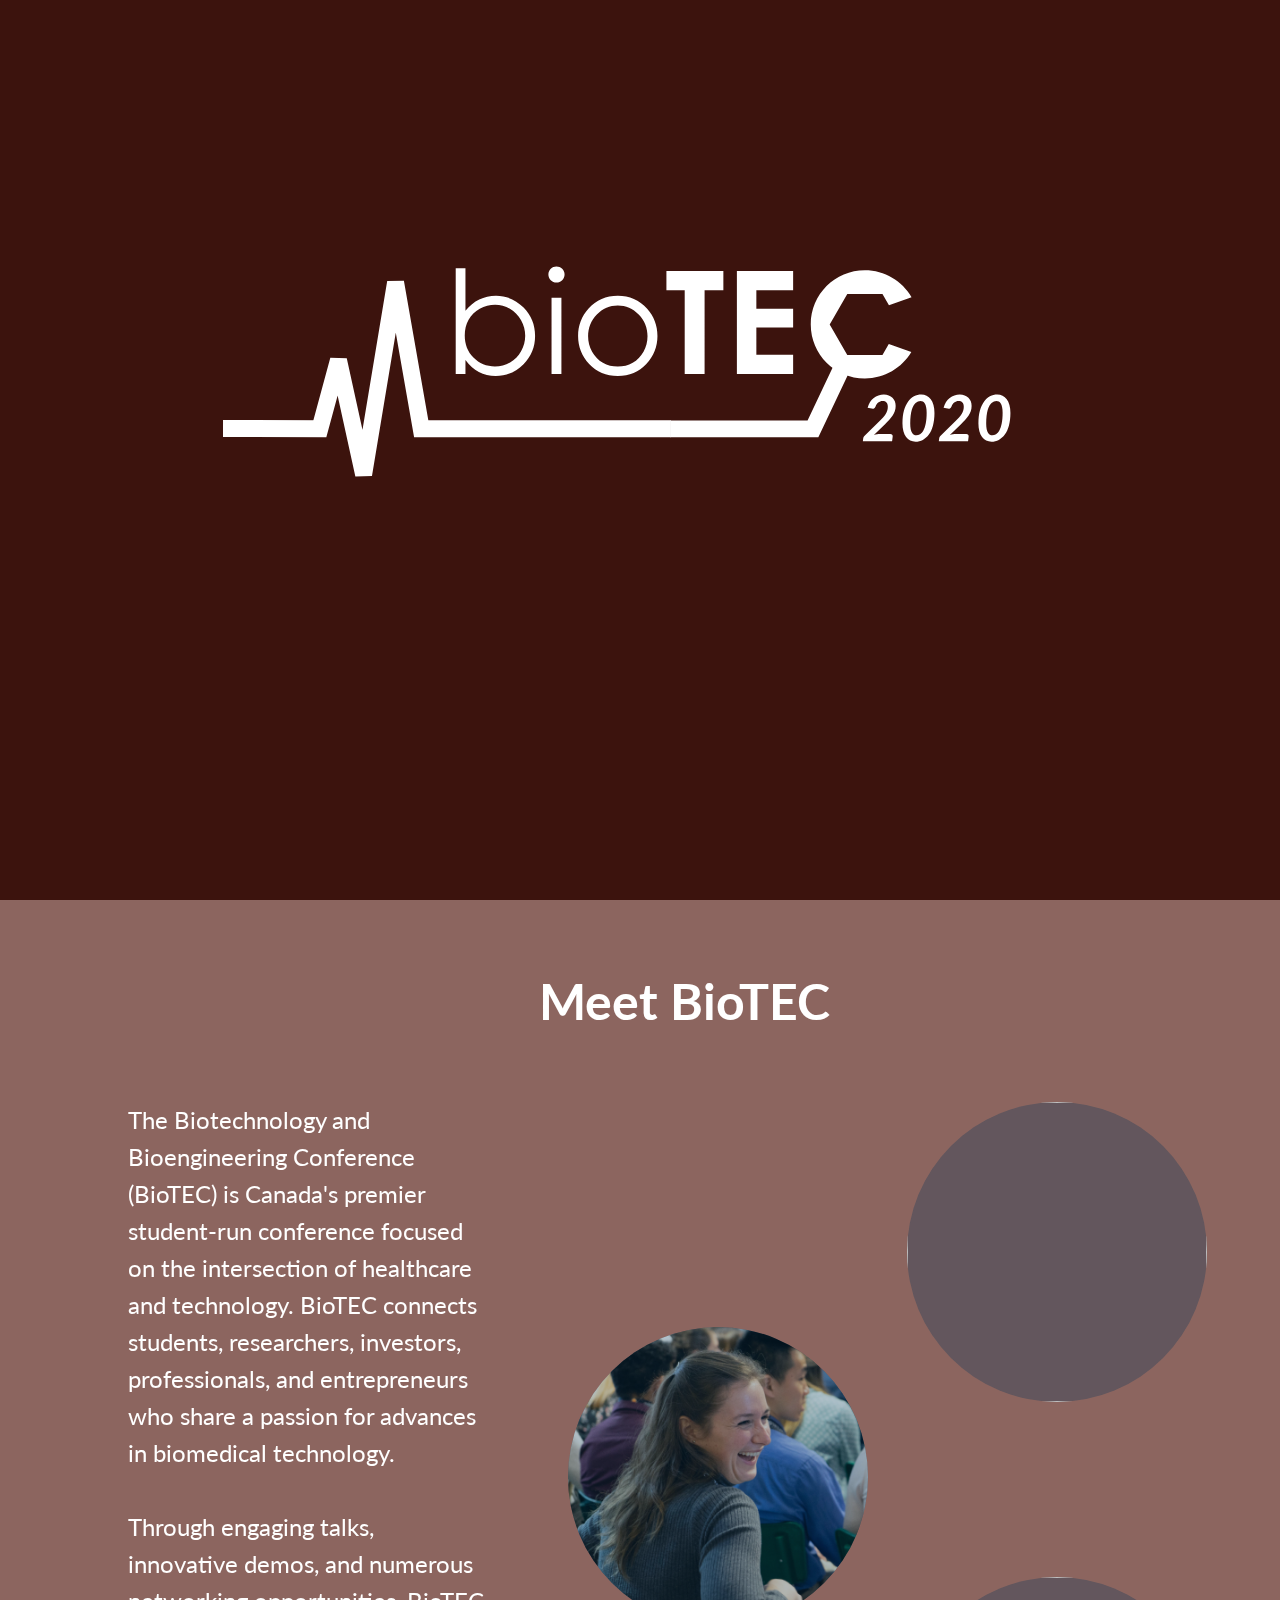
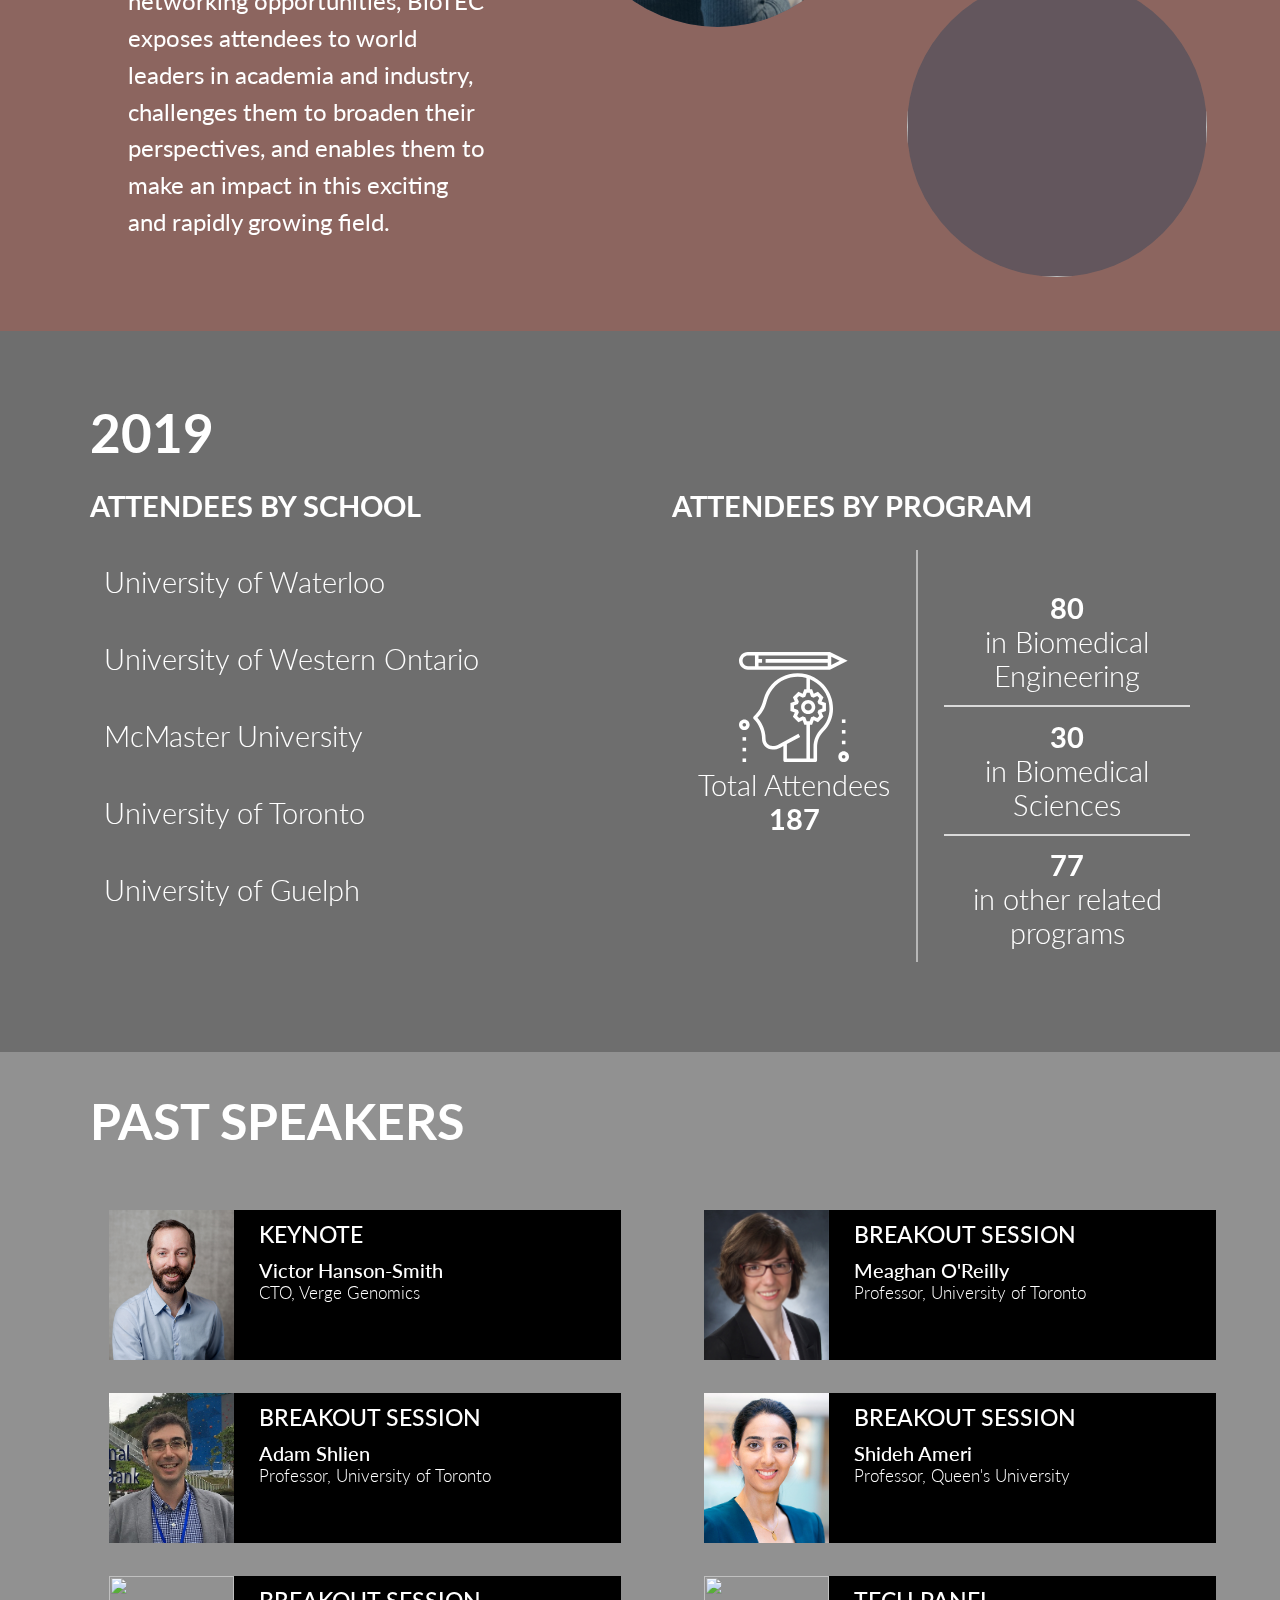
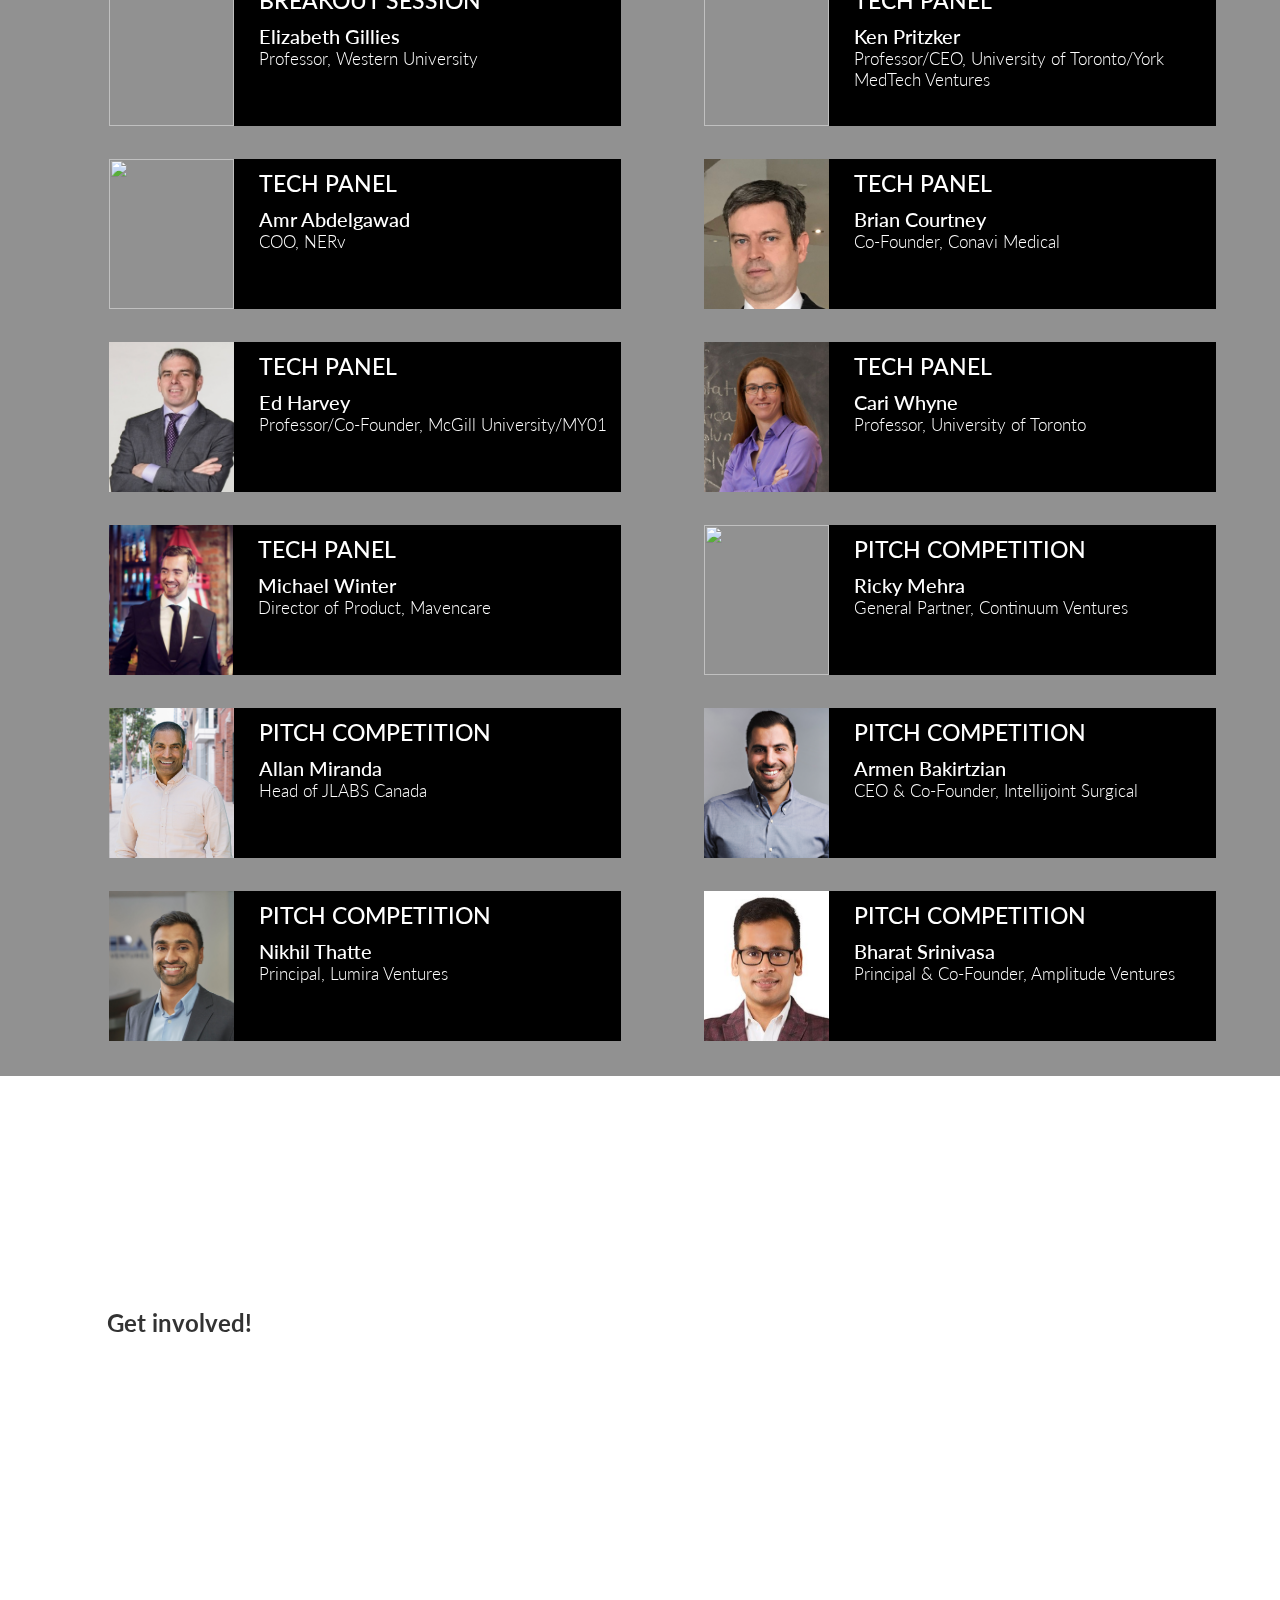
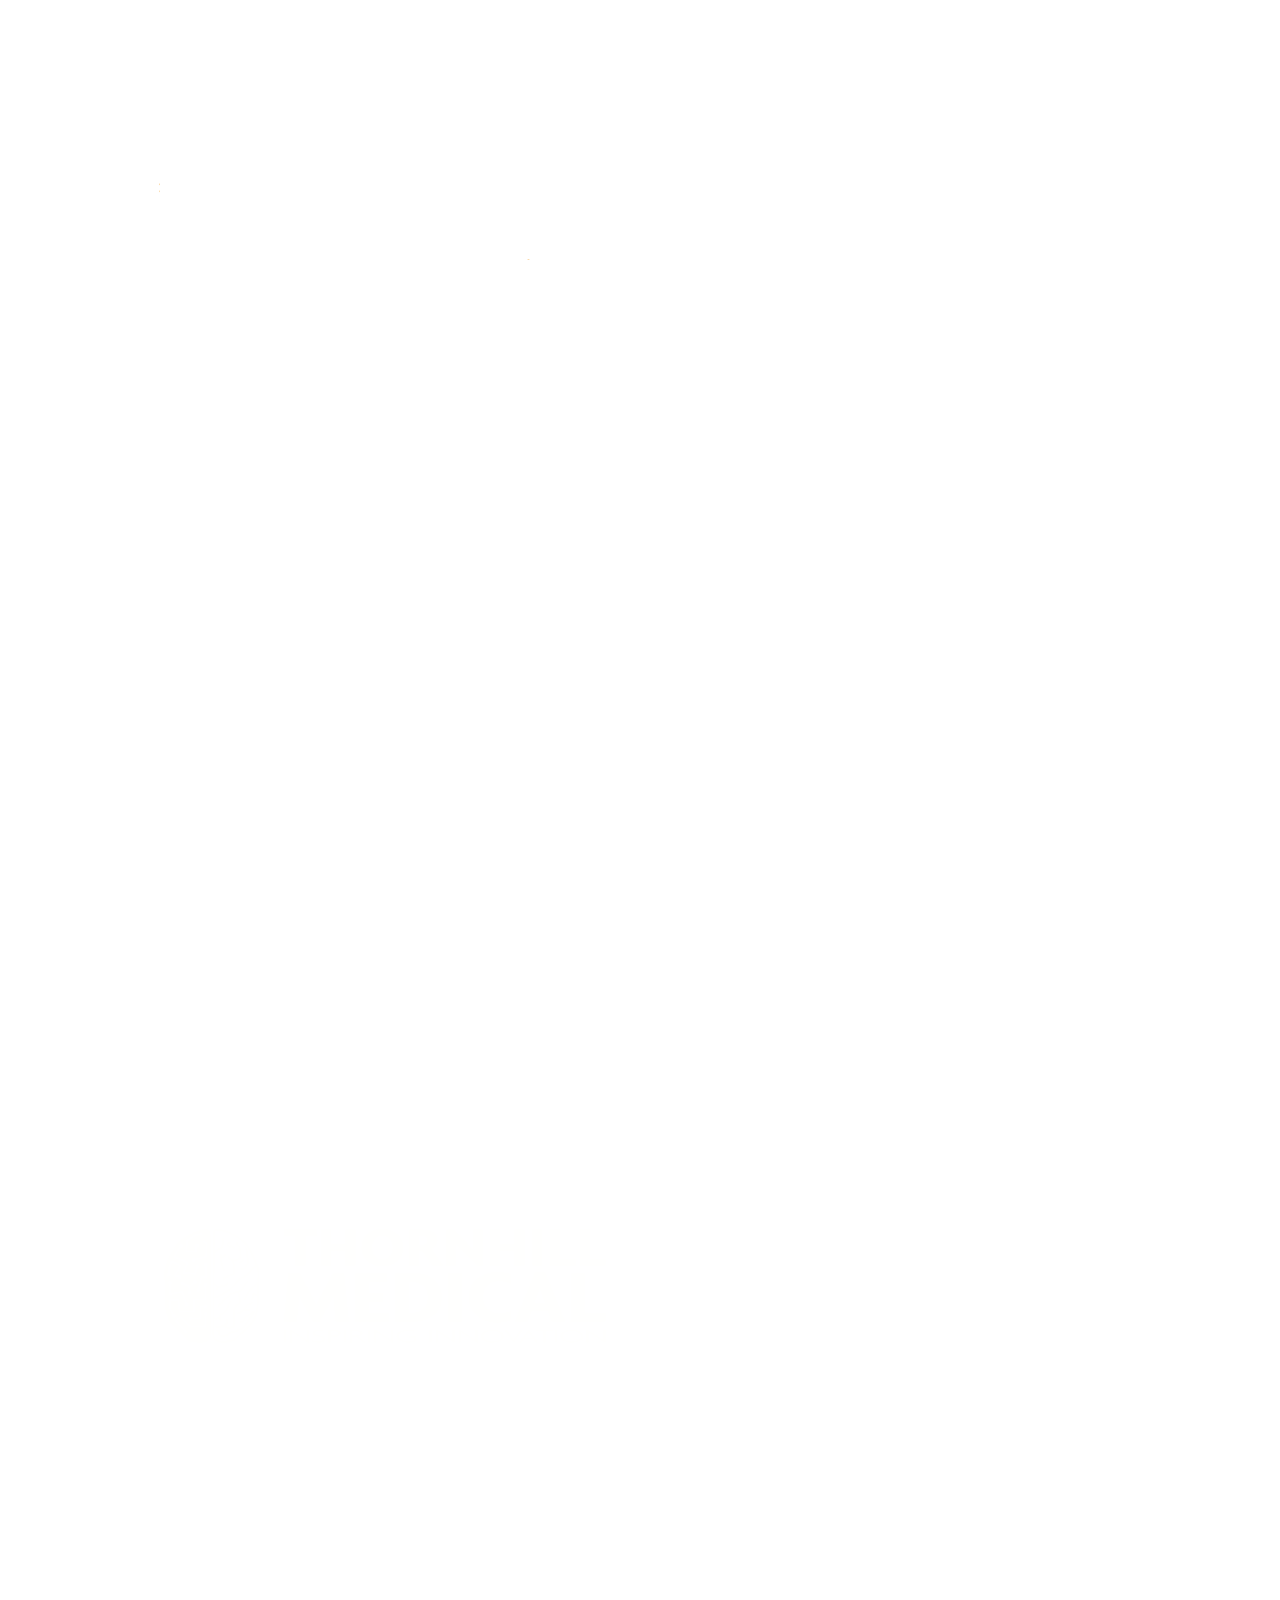
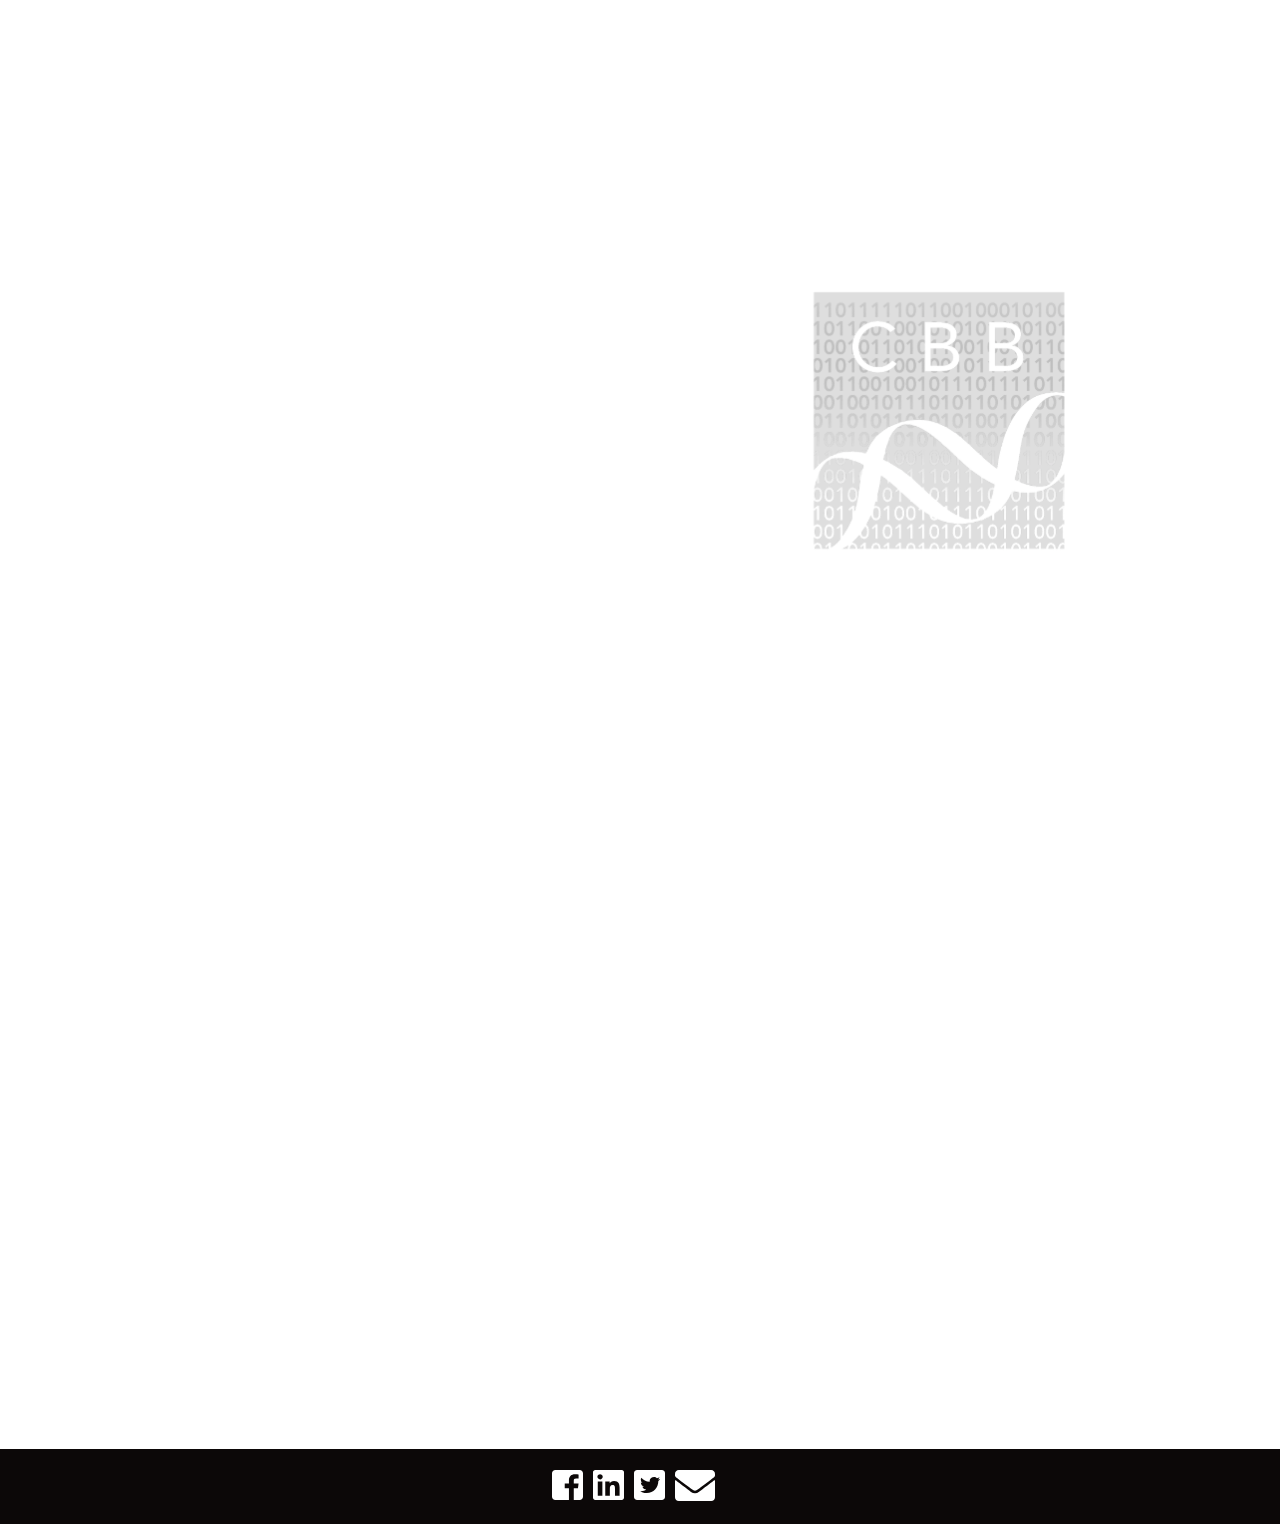
==== commit 9da42a03: "changed delegate numbers" ====
--- a/index.html
+++ b/index.html
@@ -141,7 +141,7 @@
 	    				<div class="break-tot-wrap">
 	    					<div><img src="images/students.svg"></div>
 	    					<div class="break-by-prog">Total Attendees</div>
-	    					<span class="count">150</span>    					
+	    					<span class="count">187</span>			
 	    				</div>
 	    			</div>
 	    			<div class="stat-attend-wrap" style="margin-left: 5%">
@@ -158,8 +158,8 @@
 		    			</div>
 		    			<div class="hr"></div>
 		    			<div class="break-attend-wrap">
-		    				<div class="count">40</div>
-		    				<div class="break-by-prog">in other Engineering</div>
+		    				<div class="count">77</div>
+		    				<div class="break-by-prog">in other related programs</div>
 		    				
 		    			</div>
 		    		</div>
